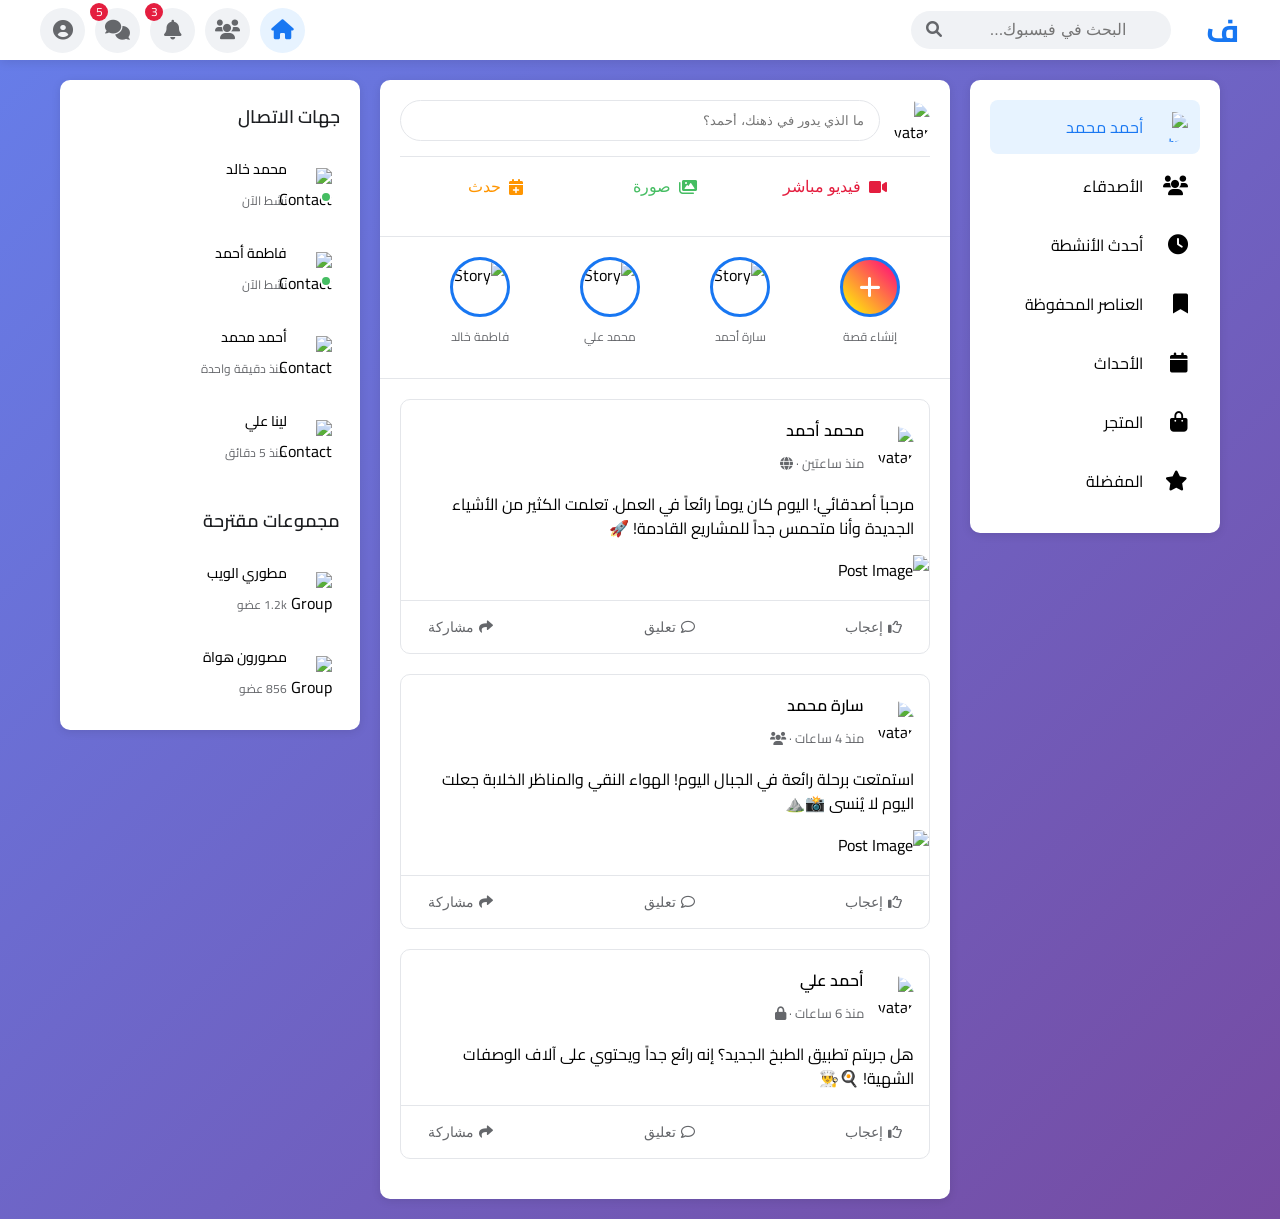
==== facebook-clone.html @ 8e34d71b "feat: Add Facebook clone HTML and CSS Create a functional Facebook clone with HTML, CSS, and basic J" ====
<!DOCTYPE html>
<html lang="ar" dir="rtl">
<head>
    <meta charset="UTF-8">
    <meta name="viewport" content="width=device-width, initial-scale=1.0">
    <title>فيسبوك - تواصل مع أصدقائك وعائلتك</title>
    <link rel="preconnect" href="https://fonts.googleapis.com">
    <link rel="preconnect" href="https://fonts.gstatic.com" crossorigin>
    <link href="https://fonts.googleapis.com/css2?family=Cairo:wght@300;400;500;600;700&display=swap" rel="stylesheet">
    <link rel="stylesheet" href="https://cdnjs.cloudflare.com/ajax/libs/font-awesome/6.0.0/css/all.min.css">
    <style>
        * {
            margin: 0;
            padding: 0;
            box-sizing: border-box;
        }

        body {
            font-family: 'Cairo', 'Segoe UI', Tahoma, Geneva, Verdana, sans-serif;
            background: linear-gradient(135deg, #667eea 0%, #764ba2 100%);
            min-height: 100vh;
            direction: rtl;
        }

        /* شريط التنقل العلوي */
        .header {
            background: #fff;
            box-shadow: 0 2px 10px rgba(0,0,0,0.1);
            position: sticky;
            top: 0;
            z-index: 1000;
            padding: 0 20px;
        }

        .header-content {
            max-width: 1200px;
            margin: 0 auto;
            display: flex;
            align-items: center;
            justify-content: space-between;
            height: 60px;
        }

        .logo-section {
            display: flex;
            align-items: center;
            gap: 15px;
        }

        .logo {
            font-size: 32px;
            color: #1877f2;
            font-weight: 700;
        }

        .search-container {
            position: relative;
            flex: 1;
            max-width: 500px;
            margin: 0 20px;
        }

        .search-box {
            width: 100%;
            padding: 10px 45px 10px 15px;
            border: none;
            border-radius: 25px;
            background: #f0f2f5;
            font-size: 16px;
            outline: none;
            transition: all 0.3s ease;
        }

        .search-box:focus {
            background: #fff;
            box-shadow: 0 0 0 2px #1877f2;
        }

        .search-btn {
            position: absolute;
            left: 15px;
            top: 50%;
            transform: translateY(-50%);
            background: none;
            border: none;
            color: #65676b;
            font-size: 16px;
            cursor: pointer;
        }

        .header-actions {
            display: flex;
            align-items: center;
            gap: 10px;
        }

        .header-icon {
            width: 45px;
            height: 45px;
            border-radius: 50%;
            background: #f0f2f5;
            display: flex;
            align-items: center;
            justify-content: center;
            color: #65676b;
            font-size: 20px;
            cursor: pointer;
            transition: all 0.3s ease;
            position: relative;
        }

        .header-icon:hover {
            background: #e4e6ea;
        }

        .header-icon.active {
            color: #1877f2;
            background: #e7f3ff;
        }

        .notification-badge {
            position: absolute;
            top: -5px;
            left: -5px;
            background: #e41e3f;
            color: white;
            font-size: 12px;
            width: 18px;
            height: 18px;
            border-radius: 50%;
            display: flex;
            align-items: center;
            justify-content: center;
        }

        /* الحاوي الرئيسي */
        .main-container {
            max-width: 1200px;
            margin: 20px auto;
            display: grid;
            grid-template-columns: 250px 1fr 300px;
            gap: 20px;
            padding: 0 20px;
        }

        /* الشريط الجانبي الأيسر */
        .sidebar-left {
            background: #fff;
            border-radius: 10px;
            padding: 20px;
            height: fit-content;
            box-shadow: 0 2px 10px rgba(0,0,0,0.1);
        }

        .menu-item {
            display: flex;
            align-items: center;
            gap: 15px;
            padding: 12px;
            border-radius: 8px;
            cursor: pointer;
            transition: all 0.3s ease;
            margin-bottom: 5px;
        }

        .menu-item:hover {
            background: #f0f2f5;
        }

        .menu-item.active {
            background: #e7f3ff;
            color: #1877f2;
        }

        .menu-item i {
            font-size: 20px;
            width: 30px;
        }

        .menu-item img {
            width: 30px;
            height: 30px;
            border-radius: 50%;
        }

        /* منطقة المنشورات الرئيسية */
        .main-feed {
            background: #fff;
            border-radius: 10px;
            box-shadow: 0 2px 10px rgba(0,0,0,0.1);
        }

        /* إنشاء منشور جديد */
        .create-post {
            padding: 20px;
            border-bottom: 1px solid #e4e6ea;
        }

        .create-post-header {
            display: flex;
            align-items: center;
            gap: 10px;
            margin-bottom: 15px;
        }

        .create-post-input {
            flex: 1;
            padding: 12px 15px;
            border: 1px solid #e4e6ea;
            border-radius: 25px;
            outline: none;
            cursor: pointer;
            transition: all 0.3s ease;
        }

        .create-post-input:hover {
            background: #f0f2f5;
        }

        .post-actions {
            display: flex;
            gap: 10px;
            padding: 10px 0;
        }

        .post-action {
            flex: 1;
            padding: 10px;
            border: none;
            border-radius: 8px;
            background: none;
            cursor: pointer;
            transition: all 0.3s ease;
            display: flex;
            align-items: center;
            justify-content: center;
            gap: 8px;
            font-size: 16px;
        }

        .post-action:hover {
            background: #f0f2f5;
        }

        .post-action.video {
            color: #e41e3f;
        }

        .post-action.photo {
            color: #45bd62;
        }

        .post-action.event {
            color: #ff9500;
        }

        /* القصص */
        .stories-section {
            padding: 20px;
            border-bottom: 1px solid #e4e6ea;
        }

        .stories-container {
            display: flex;
            gap: 10px;
            overflow-x: auto;
            padding-bottom: 10px;
        }

        .story {
            flex: 0 0 120px;
            text-align: center;
            cursor: pointer;
        }

        .story-avatar {
            width: 60px;
            height: 60px;
            border-radius: 50%;
            margin: 0 auto 8px;
            position: relative;
            overflow: hidden;
            border: 3px solid #1877f2;
        }

        .story-avatar img {
            width: 100%;
            height: 100%;
            object-fit: cover;
        }

        .story-add {
            background: linear-gradient(45deg, #ff0, #ff0080);
            display: flex;
            align-items: center;
            justify-content: center;
            color: white;
            font-size: 24px;
        }

        .story-name {
            font-size: 12px;
            color: #65676b;
            white-space: nowrap;
            overflow: hidden;
            text-overflow: ellipsis;
        }

        /* المنشورات */
        .posts-section {
            padding: 20px;
        }

        .post {
            border: 1px solid #e4e6ea;
            border-radius: 10px;
            margin-bottom: 20px;
            background: #fff;
        }

        .post-header {
            display: flex;
            align-items: center;
            gap: 10px;
            padding: 15px;
        }

        .post-avatar {
            width: 40px;
            height: 40px;
            border-radius: 50%;
        }

        .post-info h4 {
            font-size: 16px;
            font-weight: 600;
            margin-bottom: 2px;
        }

        .post-time {
            font-size: 13px;
            color: #65676b;
        }

        .post-content {
            padding: 0 15px;
            font-size: 16px;
            line-height: 1.5;
            margin-bottom: 15px;
        }

        .post-image {
            width: 100%;
            max-height: 500px;
            object-fit: cover;
            border-radius: 10px;
            margin-bottom: 15px;
        }

        .post-actions {
            display: flex;
            justify-content: space-between;
            padding: 10px 15px;
            border-top: 1px solid #e4e6ea;
        }

        .post-action-btn {
            background: none;
            border: none;
            color: #65676b;
            cursor: pointer;
            padding: 8px 12px;
            border-radius: 5px;
            transition: all 0.3s ease;
            display: flex;
            align-items: center;
            gap: 5px;
            font-size: 14px;
        }

        .post-action-btn:hover {
            background: #f0f2f5;
        }

        .post-action-btn.like {
            color: #e41e3f;
        }

        /* الشريط الجانبي الأيمن */
        .sidebar-right {
            background: #fff;
            border-radius: 10px;
            padding: 20px;
            height: fit-content;
            box-shadow: 0 2px 10px rgba(0,0,0,0.1);
        }

        .section-title {
            font-size: 18px;
            font-weight: 600;
            margin-bottom: 15px;
            color: #1c1e21;
        }

        .contacts-list {
            display: flex;
            flex-direction: column;
            gap: 10px;
        }

        .contact {
            display: flex;
            align-items: center;
            gap: 10px;
            padding: 8px;
            border-radius: 8px;
            cursor: pointer;
            transition: all 0.3s ease;
        }

        .contact:hover {
            background: #f0f2f5;
        }

        .contact-avatar {
            width: 35px;
            height: 35px;
            border-radius: 50%;
            position: relative;
        }

        .contact-avatar.online::after {
            content: '';
            position: absolute;
            bottom: 0;
            right: 0;
            width: 8px;
            height: 8px;
            background: #45bd62;
            border: 2px solid #fff;
            border-radius: 50%;
        }

        .contact-info h5 {
            font-size: 14px;
            font-weight: 500;
            margin-bottom: 2px;
        }

        .contact-info span {
            font-size: 12px;
            color: #65676b;
        }

        /* نافذة المراسلة */
        .messenger {
            position: fixed;
            bottom: 20px;
            right: 20px;
            width: 350px;
            height: 500px;
            background: #fff;
            border-radius: 15px;
            box-shadow: 0 5px 30px rgba(0,0,0,0.2);
            display: none;
            flex-direction: column;
            z-index: 1000;
        }

        .messenger-header {
            padding: 15px;
            border-bottom: 1px solid #e4e6ea;
            font-weight: 600;
            display: flex;
            align-items: center;
            justify-content: space-between;
        }

        .messenger-close {
            background: none;
            border: none;
            font-size: 20px;
            cursor: pointer;
            color: #65676b;
        }

        .messenger-body {
            flex: 1;
            padding: 15px;
            overflow-y: auto;
        }

        .message {
            margin-bottom: 15px;
            padding: 10px;
            border-radius: 15px;
            max-width: 80%;
        }

        .message.sent {
            background: #1877f2;
            color: white;
            margin-left: auto;
        }

        .message.received {
            background: #f0f2f5;
            color: #1c1e21;
        }

        .messenger-input-area {
            padding: 15px;
            border-top: 1px solid #e4e6ea;
            display: flex;
            gap: 10px;
            align-items: center;
        }

        .messenger-input {
            flex: 1;
            padding: 10px;
            border: 1px solid #e4e6ea;
            border-radius: 20px;
            outline: none;
        }

        .messenger-send {
            width: 40px;
            height: 40px;
            border-radius: 50%;
            background: #1877f2;
            border: none;
            color: white;
            cursor: pointer;
            display: flex;
            align-items: center;
            justify-content: center;
        }

        /* التصميم المتجاوب */
        @media (max-width: 768px) {
            .main-container {
                grid-template-columns: 1fr;
                gap: 10px;
            }

            .sidebar-left,
            .sidebar-right {
                display: none;
            }

            .header-actions .header-icon:nth-child(n+4) {
                display: none;
            }

            .messenger {
                width: 100vw;
                height: 100vh;
                bottom: 0;
                right: 0;
                border-radius: 0;
            }
        }

        /* تأثيرات بصرية */
        .gradient-text {
            background: linear-gradient(45deg, #1877f2, #42a5f5);
            -webkit-background-clip: text;
            -webkit-text-fill-color: transparent;
            background-clip: text;
        }

        .pulse {
            animation: pulse 2s infinite;
        }

        @keyframes pulse {
            0% { transform: scale(1); }
            50% { transform: scale(1.05); }
            100% { transform: scale(1); }
        }

        .fade-in {
            animation: fadeIn 0.5s ease-in;
        }

        @keyframes fadeIn {
            from { opacity: 0; transform: translateY(20px); }
            to { opacity: 1; transform: translateY(0); }
        }
    </style>
</head>
<body>
    <!-- شريط التنقل العلوي -->
    <header class="header">
        <div class="header-content">
            <div class="logo-section">
                <div class="logo">ف</div>
                <div class="search-container">
                    <input type="text" class="search-box" placeholder="البحث في فيسبوك...">
                    <button class="search-btn"><i class="fas fa-search"></i></button>
                </div>
            </div>
            <div class="header-actions">
                <div class="header-icon active"><i class="fas fa-home"></i></div>
                <div class="header-icon"><i class="fas fa-users"></i></div>
                <div class="header-icon"><i class="fas fa-bell"></i><span class="notification-badge">3</span></div>
                <div class="header-icon" onclick="toggleMessenger()"><i class="fas fa-comments"></i><span class="notification-badge">5</span></div>
                <div class="header-icon"><i class="fas fa-user-circle"></i></div>
            </div>
        </div>
    </header>

    <!-- الحاوي الرئيسي -->
    <div class="main-container">
        <!-- الشريط الجانبي الأيسر -->
        <aside class="sidebar-left">
            <div class="menu-item active">
                <img src="https://via.placeholder.com/30/1877f2/fff?text=A" alt="Avatar">
                <span>أحمد محمد</span>
            </div>
            <div class="menu-item">
                <i class="fas fa-users"></i>
                <span>الأصدقاء</span>
            </div>
            <div class="menu-item">
                <i class="fas fa-clock"></i>
                <span>أحدث الأنشطة</span>
            </div>
            <div class="menu-item">
                <i class="fas fa-bookmark"></i>
                <span>العناصر المحفوظة</span>
            </div>
            <div class="menu-item">
                <i class="fas fa-calendar"></i>
                <span>الأحداث</span>
            </div>
            <div class="menu-item">
                <i class="fas fa-shopping-bag"></i>
                <span>المتجر</span>
            </div>
            <div class="menu-item">
                <i class="fas fa-star"></i>
                <span>المفضلة</span>
            </div>
        </aside>

        <!-- منطقة المنشورات الرئيسية -->
        <main class="main-feed">
            <!-- إنشاء منشور جديد -->
            <div class="create-post fade-in">
                <div class="create-post-header">
                    <img src="https://via.placeholder.com/40/1877f2/fff?text=A" alt="Avatar" class="post-avatar">
                    <input type="text" class="create-post-input" placeholder="ما الذي يدور في ذهنك، أحمد؟" onclick="showPostModal()">
                </div>
                <div class="post-actions">
                    <button class="post-action video" onclick="createPost('video')">
                        <i class="fas fa-video"></i>
                        <span>فيديو مباشر</span>
                    </button>
                    <button class="post-action photo" onclick="createPost('photo')">
                        <i class="fas fa-images"></i>
                        <span>صورة</span>
                    </button>
                    <button class="post-action event" onclick="createPost('event')">
                        <i class="fas fa-calendar-plus"></i>
                        <span>حدث</span>
                    </button>
                </div>
            </div>

            <!-- القصص -->
            <div class="stories-section fade-in">
                <div class="stories-container">
                    <div class="story" onclick="createStory()">
                        <div class="story-avatar story-add">
                            <i class="fas fa-plus"></i>
                        </div>
                        <div class="story-name">إنشاء قصة</div>
                    </div>
                    <div class="story">
                        <div class="story-avatar">
                            <img src="https://via.placeholder.com/60/e91e63/fff?text=S" alt="Story">
                        </div>
                        <div class="story-name">سارة أحمد</div>
                    </div>
                    <div class="story">
                        <div class="story-avatar">
                            <img src="https://via.placeholder.com/60/4caf50/fff?text=M" alt="Story">
                        </div>
                        <div class="story-name">محمد علي</div>
                    </div>
                    <div class="story">
                        <div class="story-avatar">
                            <img src="https://via.placeholder.com/60/ff9800/fff?text=F" alt="Story">
                        </div>
                        <div class="story-name">فاطمة خالد</div>
                    </div>
                </div>
            </div>

            <!-- المنشورات -->
            <div class="posts-section">
                <!-- منشور 1 -->
                <div class="post fade-in">
                    <div class="post-header">
                        <img src="https://via.placeholder.com/40/2196f3/fff?text=M" alt="Avatar" class="post-avatar">
                        <div class="post-info">
                            <h4>محمد أحمد</h4>
                            <span class="post-time">منذ ساعتين · <i class="fas fa-globe"></i></span>
                        </div>
                    </div>
                    <div class="post-content">
                        مرحباً أصدقائي! اليوم كان يوماً رائعاً في العمل. تعلمت الكثير من الأشياء الجديدة وأنا متحمس جداً للمشاريع القادمة! 🚀
                    </div>
                    <img src="https://via.placeholder.com/600/42a5f5/fff?text=Work+Project" alt="Post Image" class="post-image">
                    <div class="post-actions">
                        <button class="post-action-btn" onclick="likePost(this)">
                            <i class="far fa-thumbs-up"></i>
                            <span>إعجاب</span>
                        </button>
                        <button class="post-action-btn" onclick="commentPost(this)">
                            <i class="far fa-comment"></i>
                            <span>تعليق</span>
                        </button>
                        <button class="post-action-btn" onclick="sharePost(this)">
                            <i class="fas fa-share"></i>
                            <span>مشاركة</span>
                        </button>
                    </div>
                </div>

                <!-- منشور 2 -->
                <div class="post fade-in">
                    <div class="post-header">
                        <img src="https://via.placeholder.com/40/e91e63/fff?text=S" alt="Avatar" class="post-avatar">
                        <div class="post-info">
                            <h4>سارة محمد</h4>
                            <span class="post-time">منذ 4 ساعات · <i class="fas fa-users"></i></span>
                        </div>
                    </div>
                    <div class="post-content">
                        استمتعت برحلة رائعة في الجبال اليوم! الهواء النقي والمناظر الخلابة جعلت اليوم لا يُنسى 📸⛰️
                    </div>
                    <img src="https://via.placeholder.com/600/81c784/fff?text=Mountain+View" alt="Post Image" class="post-image">
                    <div class="post-actions">
                        <button class="post-action-btn" onclick="likePost(this)">
                            <i class="far fa-thumbs-up"></i>
                            <span>إعجاب</span>
                        </button>
                        <button class="post-action-btn" onclick="commentPost(this)">
                            <i class="far fa-comment"></i>
                            <span>تعليق</span>
                        </button>
                        <button class="post-action-btn" onclick="sharePost(this)">
                            <i class="fas fa-share"></i>
                            <span>مشاركة</span>
                        </button>
                    </div>
                </div>

                <!-- منشور 3 -->
                <div class="post fade-in">
                    <div class="post-header">
                        <img src="https://via.placeholder.com/40/ff9800/fff?text=A" alt="Avatar" class="post-avatar">
                        <div class="post-info">
                            <h4>أحمد علي</h4>
                            <span class="post-time">منذ 6 ساعات · <i class="fas fa-lock"></i></span>
                        </div>
                    </div>
                    <div class="post-content">
                        هل جربتم تطبيق الطبخ الجديد؟ إنه رائع جداً ويحتوي على آلاف الوصفات الشهية! 🍳👨‍🍳
                    </div>
                    <div class="post-actions">
                        <button class="post-action-btn" onclick="likePost(this)">
                            <i class="far fa-thumbs-up"></i>
                            <span>إعجاب</span>
                        </button>
                        <button class="post-action-btn" onclick="commentPost(this)">
                            <i class="far fa-comment"></i>
                            <span>تعليق</span>
                        </button>
                        <button class="post-action-btn" onclick="sharePost(this)">
                            <i class="fas fa-share"></i>
                            <span>مشاركة</span>
                        </button>
                    </div>
                </div>
            </div>
        </main>

        <!-- الشريط الجانبي الأيمن -->
        <aside class="sidebar-right">
            <div class="section-title">جهات الاتصال</div>
            <div class="contacts-list">
                <div class="contact">
                    <div class="contact-avatar online">
                        <img src="https://via.placeholder.com/35/4caf50/fff?text=M" alt="Contact">
                    </div>
                    <div class="contact-info">
                        <h5>محمد خالد</h5>
                        <span>نشط الآن</span>
                    </div>
                </div>
                <div class="contact">
                    <div class="contact-avatar online">
                        <img src="https://via.placeholder.com/35/e91e63/fff?text=F" alt="Contact">
                    </div>
                    <div class="contact-info">
                        <h5>فاطمة أحمد</h5>
                        <span>نشط الآن</span>
                    </div>
                </div>
                <div class="contact">
                    <div class="contact-avatar">
                        <img src="https://via.placeholder.com/35/ff9800/fff?text=A" alt="Contact">
                    </div>
                    <div class="contact-info">
                        <h5>أحمد محمد</h5>
                        <span>منذ دقيقة واحدة</span>
                    </div>
                </div>
                <div class="contact">
                    <div class="contact-avatar">
                        <img src="https://via.placeholder.com/35/9c27b0/fff?text=L" alt="Contact">
                    </div>
                    <div class="contact-info">
                        <h5>لينا علي</h5>
                        <span>منذ 5 دقائق</span>
                    </div>
                </div>
            </div>

            <div class="section-title" style="margin-top: 30px;">مجموعات مقترحة</div>
            <div class="contacts-list">
                <div class="contact">
                    <div class="contact-avatar">
                        <img src="https://via.placeholder.com/35/607d8b/fff?text=G" alt="Group">
                    </div>
                    <div class="contact-info">
                        <h5>مطوري الويب</h5>
                        <span>1.2k عضو</span>
                    </div>
                </div>
                <div class="contact">
                    <div class="contact-avatar">
                        <img src="https://via.placeholder.com/35/795548/fff?text=P" alt="Group">
                    </div>
                    <div class="contact-info">
                        <h5>مصورون هواة</h5>
                        <span>856 عضو</span>
                    </div>
                </div>
            </div>
        </aside>
    </div>

    <!-- نافذة المراسلة -->
    <div class="messenger" id="messenger">
        <div class="messenger-header">
            <span>المحادثات</span>
            <button class="messenger-close" onclick="toggleMessenger()">×</button>
        </div>
        <div class="messenger-body">
            <div class="message received">
                مرحباً! كيف حالك اليوم؟
            </div>
            <div class="message sent">
                بخير الحمد لله، شكراً لسؤالك! وأنت كيف حالك؟
            </div>
            <div class="message received">
                أنا بخير أيضاً، هل عندك خطط للإجازة القادمة؟
            </div>
        </div>
        <div class="messenger-input-area">
            <input type="text" class="messenger-input" placeholder="اكتب رسالة...">
            <button class="messenger-send">
                <i class="fas fa-paper-plane"></i>
            </button>
        </div>
    </div>

    <script>
        // وظائف التفاعل
        function showPostModal() {
            alert('سيتم فتح نافذة إنشاء المنشور قريباً! 🚀');
        }

        function createPost(type) {
            const messages = {
                video: 'سيتم فتح الكاميرا لبدء البث المباشر! 📹',
                photo: 'سيتم فتح معرض الصور لاختيار صورة! 📸',
                event: 'سيتم إنشاء حدث جديد! 🎉'
            };
            alert(messages[type]);
        }

        function createStory() {
            alert('سيتم فتح الكاميرا لإنشاء قصة جديدة! 📷');
        }

        function likePost(button) {
            const icon = button.querySelector('i');
            const text = button.querySelector('span');

            if (icon.classList.contains('far')) {
                icon.classList.remove('far');
                icon.classList.add('fas');
                button.classList.add('like');
                text.textContent = 'أعجبني';
            } else {
                icon.classList.remove('fas');
                icon.classList.add('far');
                button.classList.remove('like');
                text.textContent = 'إعجاب';
            }
        }

        function commentPost(button) {
            const comment = prompt('اكتب تعليقك:');
            if (comment) {
                alert('تم إضافة تعليقك: ' + comment + ' 💬');
            }
        }

        function sharePost(button) {
            alert('سيتم فتح خيارات المشاركة! 🔗');
        }

        function toggleMessenger() {
            const messenger = document.getElementById('messenger');
            messenger.style.display = messenger.style.display === 'none' || messenger.style.display === '' ? 'flex' : 'none';
        }

        // تأثيرات بصرية إضافية
        document.addEventListener('DOMContentLoaded', function() {
            // إضافة تأثير النبض للقصص
            const stories = document.querySelectorAll('.story-avatar');
            stories.forEach((story, index) => {
                setTimeout(() => {
                    story.classList.add('pulse');
                }, index * 200);
            });

            // إضافة تأثير التلاشي للمنشورات
            const posts = document.querySelectorAll('.post');
            posts.forEach((post, index) => {
                setTimeout(() => {
                    post.classList.add('fade-in');
                }, index * 300);
            });

            // محاكاة الإشعارات الحية
            setInterval(() => {
                const notificationBadge = document.querySelector('.notification-badge');
                if (notificationBadge) {
                    const currentCount = parseInt(notificationBadge.textContent);
                    if (Math.random() > 0.7) {
                        notificationBadge.textContent = currentCount + 1;
                        notificationBadge.classList.add('pulse');
                        setTimeout(() => {
                            notificationBadge.classList.remove('pulse');
                        }, 1000);
                    }
                }
            }, 10000);

            // تأثير البحث
            const searchBox = document.querySelector('.search-box');
            searchBox.addEventListener('input', function() {
                if (this.value.length > 0) {
                    this.style.transform = 'scale(1.02)';
                } else {
                    this.style.transform = 'scale(1)';
                }
            });
        });

        // إضافة المزيد من التفاعلية
        document.querySelectorAll('.menu-item, .header-icon').forEach(item => {
            item.addEventListener('click', function() {
                // إزالة النشاط من العناصر الأخرى
                document.querySelectorAll('.menu-item, .header-icon').forEach(i => {
                    i.classList.remove('active');
                });
                // إضافة النشاط للعنصر المحدد
                this.classList.add('active');
            });
        });

        // محاكاة الكتابة في المراسلة
        let messageIndex = 0;
        const messages = [
            "كيف كان يومك؟ 😊",
            "شفت الخبر الجديد؟",
            "متى سنلتقي مرة أخرى؟",
            "المشروع يسير بشكل رائع! 👍"
        ];

        document.querySelector('.messenger-send').addEventListener('click', function() {
            const input = document.querySelector('.messenger-input');
            const messageText = input.value.trim();

            if (messageText) {
                const messageDiv = document.createElement('div');
                messageDiv.className = 'message sent';
                messageDiv.textContent = messageText;
                document.querySelector('.messenger-body').appendChild(messageDiv);
                input.value = '';

                // تمرير تلقائي لأسفل
                document.querySelector('.messenger-body').scrollTop = document.querySelector('.messenger-body').scrollHeight;

                // رد تلقائي بعد ثانيتين
                setTimeout(() => {
                    const replyDiv = document.createElement('div');
                    replyDiv.className = 'message received';
                    replyDiv.textContent = messages[messageIndex % messages.length];
                    document.querySelector('.messenger-body').appendChild(replyDiv);
                    document.querySelector('.messenger-body').scrollTop = document.querySelector('.messenger-body').scrollHeight;
                    messageIndex++;
                }, 2000);
            }
        });

        // إرسال بالضغط على Enter
        document.querySelector('.messenger-input').addEventListener('keypress', function(e) {
            if (e.key === 'Enter') {
                document.querySelector('.messenger-send').click();
            }
        });
    </script>
</body>
</html>
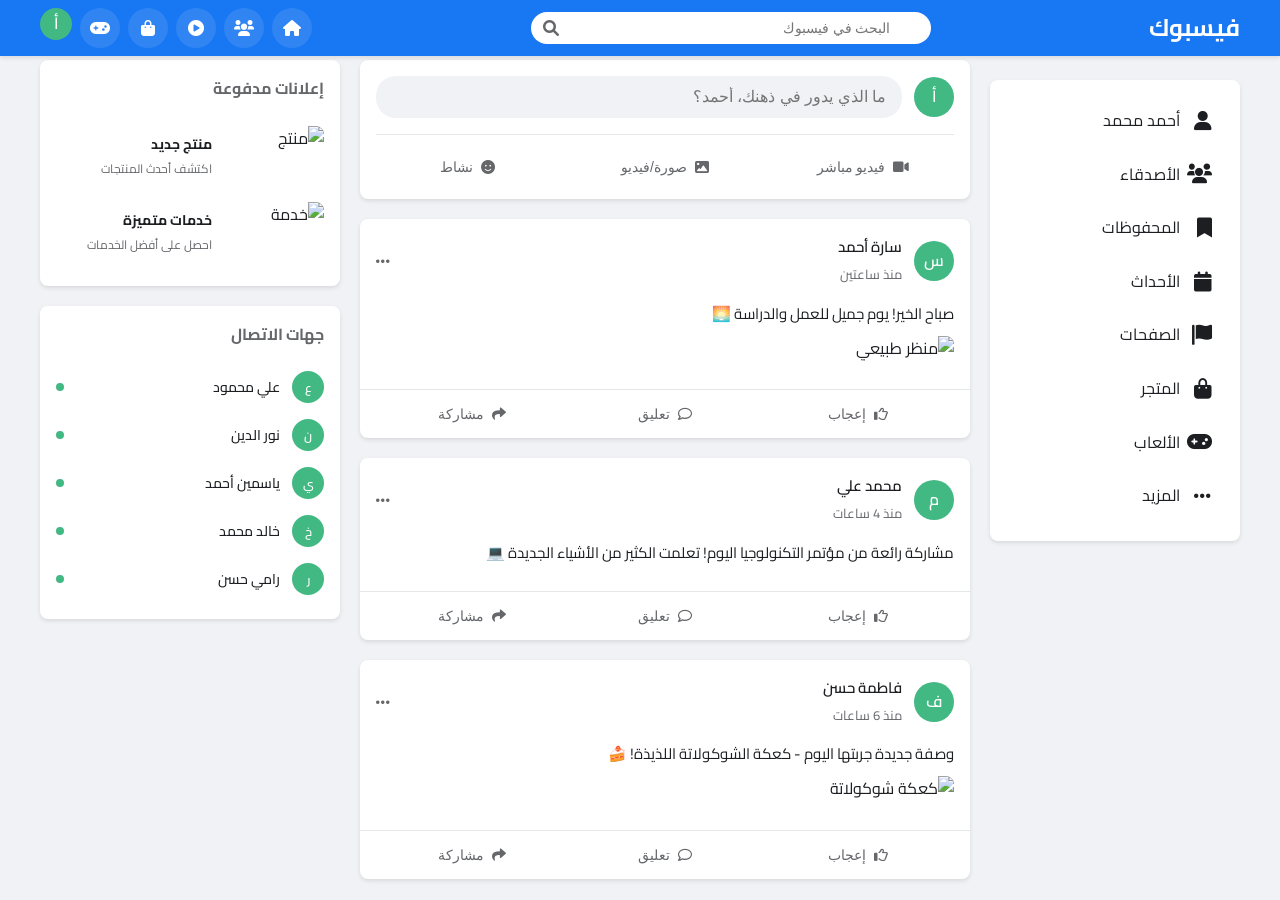
==== commit d7c6930a: "feat: Implement basic Facebook clone UI This commit adds the HTML structure and CSS styling for a ba" ====
--- a/facebook-clone.html
+++ b/facebook-clone.html
@@ -3,11 +3,9 @@
 <head>
     <meta charset="UTF-8">
     <meta name="viewport" content="width=device-width, initial-scale=1.0">
-    <title>فيسبوك - تواصل مع أصدقائك وعائلتك</title>
-    <link rel="preconnect" href="https://fonts.googleapis.com">
-    <link rel="preconnect" href="https://fonts.gstatic.com" crossorigin>
-    <link href="https://fonts.googleapis.com/css2?family=Cairo:wght@300;400;500;600;700&display=swap" rel="stylesheet">
-    <link rel="stylesheet" href="https://cdnjs.cloudflare.com/ajax/libs/font-awesome/6.0.0/css/all.min.css">
+    <title>فيسبوك - تواصل مع الأصدقاء والعالم</title>
+    <link href="https://cdnjs.cloudflare.com/ajax/libs/font-awesome/6.0.0/css/all.min.css" rel="stylesheet">
+    <link href="https://fonts.googleapis.com/css2?family=Cairo:wght@300;400;600;700&display=swap" rel="stylesheet">
     <style>
         * {
             margin: 0;
@@ -16,1017 +14,915 @@
         }
 
         body {
-            font-family: 'Cairo', 'Segoe UI', Tahoma, Geneva, Verdana, sans-serif;
-            background: linear-gradient(135deg, #667eea 0%, #764ba2 100%);
-            min-height: 100vh;
-            direction: rtl;
-        }
-
-        /* شريط التنقل العلوي */
+            font-family: 'Cairo', sans-serif;
+            background-color: #f0f2f5;
+            color: #1c1e21;
+            line-height: 1.6;
+        }
+
+        /* Header */
         .header {
-            background: #fff;
-            box-shadow: 0 2px 10px rgba(0,0,0,0.1);
-            position: sticky;
+            background: #1877f2;
+            color: white;
+            padding: 8px 16px;
+            position: fixed;
             top: 0;
+            left: 0;
+            right: 0;
             z-index: 1000;
-            padding: 0 20px;
+            box-shadow: 0 2px 4px rgba(0,0,0,0.1);
         }
 
         .header-content {
+            display: flex;
+            align-items: center;
+            justify-content: space-between;
             max-width: 1200px;
             margin: 0 auto;
-            display: flex;
-            align-items: center;
-            justify-content: space-between;
-            height: 60px;
-        }
-
-        .logo-section {
-            display: flex;
-            align-items: center;
-            gap: 15px;
         }
 
         .logo {
-            font-size: 32px;
-            color: #1877f2;
+            font-size: 24px;
             font-weight: 700;
-        }
-
-        .search-container {
+            color: white;
+            text-decoration: none;
+        }
+
+        .search-bar {
+            flex: 1;
+            max-width: 400px;
+            margin: 0 20px;
             position: relative;
+        }
+
+        .search-input {
+            width: 100%;
+            padding: 8px 40px 8px 12px;
+            border: none;
+            border-radius: 20px;
+            background: white;
+            font-size: 14px;
+        }
+
+        .search-icon {
+            position: absolute;
+            left: 12px;
+            top: 50%;
+            transform: translateY(-50%);
+            color: #65676b;
+        }
+
+        .nav-icons {
+            display: flex;
+            gap: 8px;
+        }
+
+        .nav-icon {
+            width: 40px;
+            height: 40px;
+            border-radius: 50%;
+            display: flex;
+            align-items: center;
+            justify-content: center;
+            background: rgba(255,255,255,0.1);
+            color: white;
+            text-decoration: none;
+            transition: background 0.3s;
+        }
+
+        .nav-icon:hover {
+            background: rgba(255,255,255,0.2);
+        }
+
+        .profile-pic {
+            width: 32px;
+            height: 32px;
+            border-radius: 50%;
+            background: #42b883;
+            display: flex;
+            align-items: center;
+            justify-content: center;
+            color: white;
+            font-weight: 600;
+        }
+
+        /* Main Layout */
+        .main-container {
+            display: flex;
+            max-width: 1200px;
+            margin: 0 auto;
+            padding-top: 60px;
+            gap: 20px;
+        }
+
+        /* Sidebar */
+        .sidebar {
+            width: 250px;
+            background: white;
+            border-radius: 8px;
+            padding: 16px;
+            height: fit-content;
+            position: sticky;
+            top: 80px;
+            box-shadow: 0 2px 4px rgba(0,0,0,0.1);
+        }
+
+        .sidebar-item {
+            display: flex;
+            align-items: center;
+            padding: 12px;
+            border-radius: 8px;
+            margin-bottom: 4px;
+            text-decoration: none;
+            color: #1c1e21;
+            transition: background 0.3s;
+        }
+
+        .sidebar-item:hover {
+            background: #f0f2f5;
+        }
+
+        .sidebar-item i {
+            margin-left: 12px;
+            font-size: 20px;
+            width: 20px;
+        }
+
+        /* Main Content */
+        .main-content {
             flex: 1;
-            max-width: 500px;
-            margin: 0 20px;
-        }
-
-        .search-box {
-            width: 100%;
-            padding: 10px 45px 10px 15px;
+            max-width: 680px;
+        }
+
+        /* Create Post */
+        .create-post {
+            background: white;
+            border-radius: 8px;
+            padding: 16px;
+            margin-bottom: 20px;
+            box-shadow: 0 2px 4px rgba(0,0,0,0.1);
+        }
+
+        .create-post-header {
+            display: flex;
+            align-items: center;
+            margin-bottom: 16px;
+        }
+
+        .create-post-avatar {
+            width: 40px;
+            height: 40px;
+            border-radius: 50%;
+            background: #42b883;
+            display: flex;
+            align-items: center;
+            justify-content: center;
+            color: white;
+            font-weight: 600;
+            margin-left: 12px;
+        }
+
+        .create-post-input {
+            flex: 1;
+            padding: 12px 16px;
             border: none;
-            border-radius: 25px;
             background: #f0f2f5;
+            border-radius: 20px;
             font-size: 16px;
             outline: none;
-            transition: all 0.3s ease;
-        }
-
-        .search-box:focus {
-            background: #fff;
-            box-shadow: 0 0 0 2px #1877f2;
-        }
-
-        .search-btn {
-            position: absolute;
-            left: 15px;
-            top: 50%;
-            transform: translateY(-50%);
+        }
+
+        .create-post-actions {
+            display: flex;
+            gap: 16px;
+            margin-top: 16px;
+            padding-top: 16px;
+            border-top: 1px solid #e4e6ea;
+        }
+
+        .action-btn {
+            flex: 1;
+            display: flex;
+            align-items: center;
+            justify-content: center;
+            padding: 8px;
+            border: none;
             background: none;
-            border: none;
+            border-radius: 8px;
             color: #65676b;
-            font-size: 16px;
+            font-size: 14px;
             cursor: pointer;
-        }
-
-        .header-actions {
-            display: flex;
-            align-items: center;
-            gap: 10px;
-        }
-
-        .header-icon {
-            width: 45px;
-            height: 45px;
-            border-radius: 50%;
+            transition: background 0.3s;
+        }
+
+        .action-btn:hover {
             background: #f0f2f5;
-            display: flex;
-            align-items: center;
-            justify-content: center;
-            color: #65676b;
-            font-size: 20px;
-            cursor: pointer;
-            transition: all 0.3s ease;
-            position: relative;
-        }
-
-        .header-icon:hover {
-            background: #e4e6ea;
-        }
-
-        .header-icon.active {
-            color: #1877f2;
-            background: #e7f3ff;
-        }
-
-        .notification-badge {
-            position: absolute;
-            top: -5px;
-            left: -5px;
-            background: #e41e3f;
-            color: white;
-            font-size: 12px;
-            width: 18px;
-            height: 18px;
-            border-radius: 50%;
-            display: flex;
-            align-items: center;
-            justify-content: center;
-        }
-
-        /* الحاوي الرئيسي */
-        .main-container {
-            max-width: 1200px;
-            margin: 20px auto;
-            display: grid;
-            grid-template-columns: 250px 1fr 300px;
-            gap: 20px;
-            padding: 0 20px;
-        }
-
-        /* الشريط الجانبي الأيسر */
-        .sidebar-left {
-            background: #fff;
-            border-radius: 10px;
-            padding: 20px;
-            height: fit-content;
-            box-shadow: 0 2px 10px rgba(0,0,0,0.1);
-        }
-
-        .menu-item {
-            display: flex;
-            align-items: center;
-            gap: 15px;
-            padding: 12px;
-            border-radius: 8px;
-            cursor: pointer;
-            transition: all 0.3s ease;
-            margin-bottom: 5px;
-        }
-
-        .menu-item:hover {
-            background: #f0f2f5;
-        }
-
-        .menu-item.active {
-            background: #e7f3ff;
-            color: #1877f2;
-        }
-
-        .menu-item i {
-            font-size: 20px;
-            width: 30px;
-        }
-
-        .menu-item img {
-            width: 30px;
-            height: 30px;
-            border-radius: 50%;
-        }
-
-        /* منطقة المنشورات الرئيسية */
-        .main-feed {
-            background: #fff;
-            border-radius: 10px;
-            box-shadow: 0 2px 10px rgba(0,0,0,0.1);
-        }
-
-        /* إنشاء منشور جديد */
-        .create-post {
-            padding: 20px;
-            border-bottom: 1px solid #e4e6ea;
-        }
-
-        .create-post-header {
-            display: flex;
-            align-items: center;
-            gap: 10px;
-            margin-bottom: 15px;
-        }
-
-        .create-post-input {
-            flex: 1;
-            padding: 12px 15px;
-            border: 1px solid #e4e6ea;
-            border-radius: 25px;
-            outline: none;
-            cursor: pointer;
-            transition: all 0.3s ease;
-        }
-
-        .create-post-input:hover {
-            background: #f0f2f5;
-        }
-
-        .post-actions {
-            display: flex;
-            gap: 10px;
-            padding: 10px 0;
-        }
-
-        .post-action {
-            flex: 1;
-            padding: 10px;
-            border: none;
-            border-radius: 8px;
-            background: none;
-            cursor: pointer;
-            transition: all 0.3s ease;
-            display: flex;
-            align-items: center;
-            justify-content: center;
-            gap: 8px;
-            font-size: 16px;
-        }
-
-        .post-action:hover {
-            background: #f0f2f5;
-        }
-
-        .post-action.video {
-            color: #e41e3f;
-        }
-
-        .post-action.photo {
-            color: #45bd62;
-        }
-
-        .post-action.event {
-            color: #ff9500;
-        }
-
-        /* القصص */
-        .stories-section {
-            padding: 20px;
-            border-bottom: 1px solid #e4e6ea;
-        }
-
-        .stories-container {
-            display: flex;
-            gap: 10px;
-            overflow-x: auto;
-            padding-bottom: 10px;
-        }
-
-        .story {
-            flex: 0 0 120px;
-            text-align: center;
-            cursor: pointer;
-        }
-
-        .story-avatar {
-            width: 60px;
-            height: 60px;
-            border-radius: 50%;
-            margin: 0 auto 8px;
-            position: relative;
+        }
+
+        .action-btn i {
+            margin-left: 8px;
+        }
+
+        /* Posts */
+        .post {
+            background: white;
+            border-radius: 8px;
+            margin-bottom: 20px;
+            box-shadow: 0 2px 4px rgba(0,0,0,0.1);
             overflow: hidden;
-            border: 3px solid #1877f2;
-        }
-
-        .story-avatar img {
-            width: 100%;
-            height: 100%;
-            object-fit: cover;
-        }
-
-        .story-add {
-            background: linear-gradient(45deg, #ff0, #ff0080);
-            display: flex;
-            align-items: center;
-            justify-content: center;
-            color: white;
-            font-size: 24px;
-        }
-
-        .story-name {
-            font-size: 12px;
-            color: #65676b;
-            white-space: nowrap;
-            overflow: hidden;
-            text-overflow: ellipsis;
-        }
-
-        /* المنشورات */
-        .posts-section {
-            padding: 20px;
-        }
-
-        .post {
-            border: 1px solid #e4e6ea;
-            border-radius: 10px;
-            margin-bottom: 20px;
-            background: #fff;
         }
 
         .post-header {
             display: flex;
             align-items: center;
-            gap: 10px;
-            padding: 15px;
+            padding: 16px;
         }
 
         .post-avatar {
             width: 40px;
             height: 40px;
             border-radius: 50%;
+            background: #42b883;
+            display: flex;
+            align-items: center;
+            justify-content: center;
+            color: white;
+            font-weight: 600;
+            margin-left: 12px;
         }
 
         .post-info h4 {
-            font-size: 16px;
+            font-size: 15px;
             font-weight: 600;
             margin-bottom: 2px;
         }
 
-        .post-time {
+        .post-info span {
             font-size: 13px;
             color: #65676b;
         }
 
+        .post-options {
+            margin-right: auto;
+            color: #65676b;
+            cursor: pointer;
+        }
+
         .post-content {
-            padding: 0 15px;
-            font-size: 16px;
-            line-height: 1.5;
-            margin-bottom: 15px;
+            padding: 0 16px 16px;
+        }
+
+        .post-text {
+            font-size: 15px;
+            line-height: 1.4;
+            margin-bottom: 12px;
         }
 
         .post-image {
             width: 100%;
-            max-height: 500px;
+            border-radius: 8px;
+            margin-bottom: 12px;
+        }
+
+        .post-actions {
+            display: flex;
+            padding: 8px 16px;
+            border-top: 1px solid #e4e6ea;
+        }
+
+        .post-action {
+            flex: 1;
+            display: flex;
+            align-items: center;
+            justify-content: center;
+            padding: 8px;
+            border: none;
+            background: none;
+            color: #65676b;
+            font-size: 14px;
+            cursor: pointer;
+            border-radius: 4px;
+            transition: background 0.3s;
+        }
+
+        .post-action:hover {
+            background: #f0f2f5;
+        }
+
+        .post-action.liked {
+            color: #1877f2;
+        }
+
+        .post-action i {
+            margin-left: 8px;
+        }
+
+        /* Right Sidebar */
+        .right-sidebar {
+            width: 300px;
+        }
+
+        .sponsored {
+            background: white;
+            border-radius: 8px;
+            padding: 16px;
+            margin-bottom: 20px;
+            box-shadow: 0 2px 4px rgba(0,0,0,0.1);
+        }
+
+        .sponsored h3 {
+            font-size: 16px;
+            margin-bottom: 16px;
+            color: #65676b;
+        }
+
+        .sponsored-item {
+            display: flex;
+            align-items: center;
+            padding: 8px 0;
+            text-decoration: none;
+            color: #1c1e21;
+        }
+
+        .sponsored-item img {
+            width: 100px;
+            height: 60px;
+            border-radius: 8px;
+            margin-left: 12px;
             object-fit: cover;
-            border-radius: 10px;
-            margin-bottom: 15px;
-        }
-
-        .post-actions {
+        }
+
+        .sponsored-item h4 {
+            font-size: 14px;
+            margin-bottom: 4px;
+        }
+
+        .sponsored-item p {
+            font-size: 12px;
+            color: #65676b;
+        }
+
+        /* Contacts */
+        .contacts {
+            background: white;
+            border-radius: 8px;
+            padding: 16px;
+            box-shadow: 0 2px 4px rgba(0,0,0,0.1);
+        }
+
+        .contacts h3 {
+            font-size: 16px;
+            margin-bottom: 16px;
+            color: #65676b;
+        }
+
+        .contact-item {
+            display: flex;
+            align-items: center;
+            padding: 8px 0;
+            text-decoration: none;
+            color: #1c1e21;
+        }
+
+        .contact-avatar {
+            width: 32px;
+            height: 32px;
+            border-radius: 50%;
+            background: #42b883;
+            display: flex;
+            align-items: center;
+            justify-content: center;
+            color: white;
+            font-weight: 600;
+            font-size: 12px;
+            margin-left: 12px;
+        }
+
+        .contact-name {
+            font-size: 14px;
+            font-weight: 500;
+        }
+
+        .online-indicator {
+            width: 8px;
+            height: 8px;
+            background: #42b883;
+            border-radius: 50%;
+            margin-right: auto;
+        }
+
+        /* Modal */
+        .modal {
+            display: none;
+            position: fixed;
+            top: 0;
+            left: 0;
+            width: 100%;
+            height: 100%;
+            background: rgba(0,0,0,0.5);
+            z-index: 2000;
+        }
+
+        .modal-content {
+            position: absolute;
+            top: 50%;
+            left: 50%;
+            transform: translate(-50%, -50%);
+            background: white;
+            border-radius: 8px;
+            padding: 20px;
+            width: 90%;
+            max-width: 500px;
+        }
+
+        .modal-header {
             display: flex;
             justify-content: space-between;
-            padding: 10px 15px;
-            border-top: 1px solid #e4e6ea;
-        }
-
-        .post-action-btn {
+            align-items: center;
+            margin-bottom: 20px;
+        }
+
+        .modal-header h3 {
+            font-size: 18px;
+        }
+
+        .close-btn {
             background: none;
             border: none;
-            color: #65676b;
-            cursor: pointer;
-            padding: 8px 12px;
-            border-radius: 5px;
-            transition: all 0.3s ease;
-            display: flex;
-            align-items: center;
-            gap: 5px;
-            font-size: 14px;
-        }
-
-        .post-action-btn:hover {
-            background: #f0f2f5;
-        }
-
-        .post-action-btn.like {
-            color: #e41e3f;
-        }
-
-        /* الشريط الجانبي الأيمن */
-        .sidebar-right {
-            background: #fff;
-            border-radius: 10px;
-            padding: 20px;
-            height: fit-content;
-            box-shadow: 0 2px 10px rgba(0,0,0,0.1);
-        }
-
-        .section-title {
-            font-size: 18px;
-            font-weight: 600;
-            margin-bottom: 15px;
-            color: #1c1e21;
-        }
-
-        .contacts-list {
-            display: flex;
-            flex-direction: column;
-            gap: 10px;
-        }
-
-        .contact {
-            display: flex;
-            align-items: center;
-            gap: 10px;
-            padding: 8px;
-            border-radius: 8px;
-            cursor: pointer;
-            transition: all 0.3s ease;
-        }
-
-        .contact:hover {
-            background: #f0f2f5;
-        }
-
-        .contact-avatar {
-            width: 35px;
-            height: 35px;
-            border-radius: 50%;
-            position: relative;
-        }
-
-        .contact-avatar.online::after {
-            content: '';
-            position: absolute;
-            bottom: 0;
-            right: 0;
-            width: 8px;
-            height: 8px;
-            background: #45bd62;
-            border: 2px solid #fff;
-            border-radius: 50%;
-        }
-
-        .contact-info h5 {
-            font-size: 14px;
-            font-weight: 500;
-            margin-bottom: 2px;
-        }
-
-        .contact-info span {
-            font-size: 12px;
-            color: #65676b;
-        }
-
-        /* نافذة المراسلة */
-        .messenger {
-            position: fixed;
-            bottom: 20px;
-            right: 20px;
-            width: 350px;
-            height: 500px;
-            background: #fff;
-            border-radius: 15px;
-            box-shadow: 0 5px 30px rgba(0,0,0,0.2);
-            display: none;
-            flex-direction: column;
-            z-index: 1000;
-        }
-
-        .messenger-header {
-            padding: 15px;
-            border-bottom: 1px solid #e4e6ea;
-            font-weight: 600;
-            display: flex;
-            align-items: center;
-            justify-content: space-between;
-        }
-
-        .messenger-close {
-            background: none;
-            border: none;
-            font-size: 20px;
+            font-size: 24px;
             cursor: pointer;
             color: #65676b;
         }
 
-        .messenger-body {
-            flex: 1;
-            padding: 15px;
-            overflow-y: auto;
-        }
-
-        .message {
-            margin-bottom: 15px;
-            padding: 10px;
-            border-radius: 15px;
-            max-width: 80%;
-        }
-
-        .message.sent {
+        .modal-body textarea {
+            width: 100%;
+            min-height: 100px;
+            padding: 12px;
+            border: 1px solid #ddd;
+            border-radius: 8px;
+            font-size: 16px;
+            resize: vertical;
+            font-family: inherit;
+        }
+
+        .modal-footer {
+            display: flex;
+            justify-content: flex-end;
+            gap: 12px;
+            margin-top: 20px;
+        }
+
+        .btn {
+            padding: 10px 20px;
+            border: none;
+            border-radius: 6px;
+            cursor: pointer;
+            font-size: 14px;
+            font-weight: 600;
+        }
+
+        .btn-primary {
             background: #1877f2;
             color: white;
-            margin-left: auto;
-        }
-
-        .message.received {
-            background: #f0f2f5;
+        }
+
+        .btn-secondary {
+            background: #e4e6ea;
             color: #1c1e21;
         }
 
-        .messenger-input-area {
-            padding: 15px;
-            border-top: 1px solid #e4e6ea;
-            display: flex;
-            gap: 10px;
-            align-items: center;
-        }
-
-        .messenger-input {
-            flex: 1;
-            padding: 10px;
-            border: 1px solid #e4e6ea;
-            border-radius: 20px;
-            outline: none;
-        }
-
-        .messenger-send {
-            width: 40px;
-            height: 40px;
-            border-radius: 50%;
-            background: #1877f2;
-            border: none;
-            color: white;
-            cursor: pointer;
-            display: flex;
-            align-items: center;
-            justify-content: center;
-        }
-
-        /* التصميم المتجاوب */
+        /* Responsive */
         @media (max-width: 768px) {
             .main-container {
-                grid-template-columns: 1fr;
+                flex-direction: column;
+            }
+            
+            .sidebar, .right-sidebar {
+                width: 100%;
+                position: static;
+            }
+            
+            .header-content {
+                flex-direction: column;
                 gap: 10px;
             }
-
-            .sidebar-left,
-            .sidebar-right {
-                display: none;
+            
+            .search-bar {
+                margin: 0;
+                max-width: 100%;
             }
-
-            .header-actions .header-icon:nth-child(n+4) {
-                display: none;
-            }
-
-            .messenger {
-                width: 100vw;
-                height: 100vh;
-                bottom: 0;
-                right: 0;
-                border-radius: 0;
-            }
-        }
-
-        /* تأثيرات بصرية */
-        .gradient-text {
-            background: linear-gradient(45deg, #1877f2, #42a5f5);
-            -webkit-background-clip: text;
-            -webkit-text-fill-color: transparent;
-            background-clip: text;
-        }
-
-        .pulse {
-            animation: pulse 2s infinite;
-        }
-
-        @keyframes pulse {
-            0% { transform: scale(1); }
-            50% { transform: scale(1.05); }
-            100% { transform: scale(1); }
-        }
-
-        .fade-in {
-            animation: fadeIn 0.5s ease-in;
-        }
-
+        }
+
+        /* Animations */
         @keyframes fadeIn {
             from { opacity: 0; transform: translateY(20px); }
             to { opacity: 1; transform: translateY(0); }
         }
+
+        .post {
+            animation: fadeIn 0.5s ease-out;
+        }
+
+        .create-post {
+            animation: fadeIn 0.3s ease-out;
+        }
     </style>
 </head>
 <body>
-    <!-- شريط التنقل العلوي -->
+    <!-- Header -->
     <header class="header">
         <div class="header-content">
-            <div class="logo-section">
-                <div class="logo">ف</div>
-                <div class="search-container">
-                    <input type="text" class="search-box" placeholder="البحث في فيسبوك...">
-                    <button class="search-btn"><i class="fas fa-search"></i></button>
-                </div>
-            </div>
-            <div class="header-actions">
-                <div class="header-icon active"><i class="fas fa-home"></i></div>
-                <div class="header-icon"><i class="fas fa-users"></i></div>
-                <div class="header-icon"><i class="fas fa-bell"></i><span class="notification-badge">3</span></div>
-                <div class="header-icon" onclick="toggleMessenger()"><i class="fas fa-comments"></i><span class="notification-badge">5</span></div>
-                <div class="header-icon"><i class="fas fa-user-circle"></i></div>
+            <a href="#" class="logo">فيسبوك</a>
+            <div class="search-bar">
+                <i class="fas fa-search search-icon"></i>
+                <input type="text" class="search-input" placeholder="البحث في فيسبوك">
+            </div>
+            <div class="nav-icons">
+                <a href="#" class="nav-icon">
+                    <i class="fas fa-home"></i>
+                </a>
+                <a href="#" class="nav-icon">
+                    <i class="fas fa-users"></i>
+                </a>
+                <a href="#" class="nav-icon">
+                    <i class="fas fa-play-circle"></i>
+                </a>
+                <a href="#" class="nav-icon">
+                    <i class="fas fa-shopping-bag"></i>
+                </a>
+                <a href="#" class="nav-icon">
+                    <i class="fas fa-gamepad"></i>
+                </a>
+                <div class="profile-pic">أ</div>
             </div>
         </div>
     </header>
 
-    <!-- الحاوي الرئيسي -->
+    <!-- Main Container -->
     <div class="main-container">
-        <!-- الشريط الجانبي الأيسر -->
-        <aside class="sidebar-left">
-            <div class="menu-item active">
-                <img src="https://via.placeholder.com/30/1877f2/fff?text=A" alt="Avatar">
+        <!-- Left Sidebar -->
+        <aside class="sidebar">
+            <a href="#" class="sidebar-item">
+                <i class="fas fa-user"></i>
                 <span>أحمد محمد</span>
-            </div>
-            <div class="menu-item">
+            </a>
+            <a href="#" class="sidebar-item">
                 <i class="fas fa-users"></i>
                 <span>الأصدقاء</span>
-            </div>
-            <div class="menu-item">
-                <i class="fas fa-clock"></i>
-                <span>أحدث الأنشطة</span>
-            </div>
-            <div class="menu-item">
+            </a>
+            <a href="#" class="sidebar-item">
                 <i class="fas fa-bookmark"></i>
-                <span>العناصر المحفوظة</span>
-            </div>
-            <div class="menu-item">
+                <span>المحفوظات</span>
+            </a>
+            <a href="#" class="sidebar-item">
                 <i class="fas fa-calendar"></i>
                 <span>الأحداث</span>
-            </div>
-            <div class="menu-item">
+            </a>
+            <a href="#" class="sidebar-item">
+                <i class="fas fa-flag"></i>
+                <span>الصفحات</span>
+            </a>
+            <a href="#" class="sidebar-item">
                 <i class="fas fa-shopping-bag"></i>
                 <span>المتجر</span>
-            </div>
-            <div class="menu-item">
-                <i class="fas fa-star"></i>
-                <span>المفضلة</span>
-            </div>
+            </a>
+            <a href="#" class="sidebar-item">
+                <i class="fas fa-gamepad"></i>
+                <span>الألعاب</span>
+            </a>
+            <a href="#" class="sidebar-item">
+                <i class="fas fa-ellipsis-h"></i>
+                <span>المزيد</span>
+            </a>
         </aside>
 
-        <!-- منطقة المنشورات الرئيسية -->
-        <main class="main-feed">
-            <!-- إنشاء منشور جديد -->
-            <div class="create-post fade-in">
+        <!-- Main Content -->
+        <main class="main-content">
+            <!-- Create Post -->
+            <div class="create-post">
                 <div class="create-post-header">
-                    <img src="https://via.placeholder.com/40/1877f2/fff?text=A" alt="Avatar" class="post-avatar">
-                    <input type="text" class="create-post-input" placeholder="ما الذي يدور في ذهنك، أحمد؟" onclick="showPostModal()">
-                </div>
-                <div class="post-actions">
-                    <button class="post-action video" onclick="createPost('video')">
+                    <div class="create-post-avatar">أ</div>
+                    <input type="text" class="create-post-input" placeholder="ما الذي يدور في ذهنك، أحمد؟" onclick="openCreatePostModal()">
+                </div>
+                <div class="create-post-actions">
+                    <button class="action-btn" onclick="openCreatePostModal()">
                         <i class="fas fa-video"></i>
                         <span>فيديو مباشر</span>
                     </button>
-                    <button class="post-action photo" onclick="createPost('photo')">
-                        <i class="fas fa-images"></i>
-                        <span>صورة</span>
-                    </button>
-                    <button class="post-action event" onclick="createPost('event')">
-                        <i class="fas fa-calendar-plus"></i>
-                        <span>حدث</span>
-                    </button>
-                </div>
-            </div>
-
-            <!-- القصص -->
-            <div class="stories-section fade-in">
-                <div class="stories-container">
-                    <div class="story" onclick="createStory()">
-                        <div class="story-avatar story-add">
-                            <i class="fas fa-plus"></i>
-                        </div>
-                        <div class="story-name">إنشاء قصة</div>
+                    <button class="action-btn" onclick="openCreatePostModal()">
+                        <i class="fas fa-image"></i>
+                        <span>صورة/فيديو</span>
+                    </button>
+                    <button class="action-btn" onclick="openCreatePostModal()">
+                        <i class="fas fa-smile"></i>
+                        <span>نشاط</span>
+                    </button>
+                </div>
+            </div>
+
+            <!-- Posts -->
+            <div class="post">
+                <div class="post-header">
+                    <div class="post-avatar">س</div>
+                    <div class="post-info">
+                        <h4>سارة أحمد</h4>
+                        <span>منذ ساعتين</span>
                     </div>
-                    <div class="story">
-                        <div class="story-avatar">
-                            <img src="https://via.placeholder.com/60/e91e63/fff?text=S" alt="Story">
-                        </div>
-                        <div class="story-name">سارة أحمد</div>
+                    <i class="fas fa-ellipsis-h post-options"></i>
+                </div>
+                <div class="post-content">
+                    <p class="post-text">صباح الخير! يوم جميل للعمل والدراسة 🌅</p>
+                    <img src="https://images.unsplash.com/photo-1506905925346-14b1e0d0f682?w=500&h=300&fit=crop" alt="منظر طبيعي" class="post-image">
+                </div>
+                <div class="post-actions">
+                    <button class="post-action" onclick="toggleLike(this)">
+                        <i class="far fa-thumbs-up"></i>
+                        <span>إعجاب</span>
+                    </button>
+                    <button class="post-action" onclick="toggleComment(this)">
+                        <i class="far fa-comment"></i>
+                        <span>تعليق</span>
+                    </button>
+                    <button class="post-action">
+                        <i class="fas fa-share"></i>
+                        <span>مشاركة</span>
+                    </button>
+                </div>
+            </div>
+
+            <div class="post">
+                <div class="post-header">
+                    <div class="post-avatar">م</div>
+                    <div class="post-info">
+                        <h4>محمد علي</h4>
+                        <span>منذ 4 ساعات</span>
                     </div>
-                    <div class="story">
-                        <div class="story-avatar">
-                            <img src="https://via.placeholder.com/60/4caf50/fff?text=M" alt="Story">
-                        </div>
-                        <div class="story-name">محمد علي</div>
+                    <i class="fas fa-ellipsis-h post-options"></i>
+                </div>
+                <div class="post-content">
+                    <p class="post-text">مشاركة رائعة من مؤتمر التكنولوجيا اليوم! تعلمت الكثير من الأشياء الجديدة 💻</p>
+                </div>
+                <div class="post-actions">
+                    <button class="post-action" onclick="toggleLike(this)">
+                        <i class="far fa-thumbs-up"></i>
+                        <span>إعجاب</span>
+                    </button>
+                    <button class="post-action" onclick="toggleComment(this)">
+                        <i class="far fa-comment"></i>
+                        <span>تعليق</span>
+                    </button>
+                    <button class="post-action">
+                        <i class="fas fa-share"></i>
+                        <span>مشاركة</span>
+                    </button>
+                </div>
+            </div>
+
+            <div class="post">
+                <div class="post-header">
+                    <div class="post-avatar">ف</div>
+                    <div class="post-info">
+                        <h4>فاطمة حسن</h4>
+                        <span>منذ 6 ساعات</span>
                     </div>
-                    <div class="story">
-                        <div class="story-avatar">
-                            <img src="https://via.placeholder.com/60/ff9800/fff?text=F" alt="Story">
-                        </div>
-                        <div class="story-name">فاطمة خالد</div>
+                    <i class="fas fa-ellipsis-h post-options"></i>
+                </div>
+                <div class="post-content">
+                    <p class="post-text">وصفة جديدة جربتها اليوم - كعكة الشوكولاتة اللذيذة! 🍰</p>
+                    <img src="https://images.unsplash.com/photo-1578985545062-69928b1c9581?w=500&h=300&fit=crop" alt="كعكة شوكولاتة" class="post-image">
+                </div>
+                <div class="post-actions">
+                    <button class="post-action" onclick="toggleLike(this)">
+                        <i class="far fa-thumbs-up"></i>
+                        <span>إعجاب</span>
+                    </button>
+                    <button class="post-action" onclick="toggleComment(this)">
+                        <i class="far fa-comment"></i>
+                        <span>تعليق</span>
+                    </button>
+                    <button class="post-action">
+                        <i class="fas fa-share"></i>
+                        <span>مشاركة</span>
+                    </button>
+                </div>
+            </div>
+        </main>
+
+        <!-- Right Sidebar -->
+        <aside class="right-sidebar">
+            <!-- Sponsored -->
+            <div class="sponsored">
+                <h3>إعلانات مدفوعة</h3>
+                <a href="#" class="sponsored-item">
+                    <img src="https://images.unsplash.com/photo-1556742049-0cfed4f6a45d?w=100&h=60&fit=crop" alt="منتج">
+                    <div>
+                        <h4>منتج جديد</h4>
+                        <p>اكتشف أحدث المنتجات</p>
                     </div>
-                </div>
-            </div>
-
-            <!-- المنشورات -->
-            <div class="posts-section">
-                <!-- منشور 1 -->
-                <div class="post fade-in">
-                    <div class="post-header">
-                        <img src="https://via.placeholder.com/40/2196f3/fff?text=M" alt="Avatar" class="post-avatar">
-                        <div class="post-info">
-                            <h4>محمد أحمد</h4>
-                            <span class="post-time">منذ ساعتين · <i class="fas fa-globe"></i></span>
-                        </div>
+                </a>
+                <a href="#" class="sponsored-item">
+                    <img src="https://images.unsplash.com/photo-1551434678-e076c223a692?w=100&h=60&fit=crop" alt="خدمة">
+                    <div>
+                        <h4>خدمات متميزة</h4>
+                        <p>احصل على أفضل الخدمات</p>
                     </div>
-                    <div class="post-content">
-                        مرحباً أصدقائي! اليوم كان يوماً رائعاً في العمل. تعلمت الكثير من الأشياء الجديدة وأنا متحمس جداً للمشاريع القادمة! 🚀
-                    </div>
-                    <img src="https://via.placeholder.com/600/42a5f5/fff?text=Work+Project" alt="Post Image" class="post-image">
-                    <div class="post-actions">
-                        <button class="post-action-btn" onclick="likePost(this)">
-                            <i class="far fa-thumbs-up"></i>
-                            <span>إعجاب</span>
-                        </button>
-                        <button class="post-action-btn" onclick="commentPost(this)">
-                            <i class="far fa-comment"></i>
-                            <span>تعليق</span>
-                        </button>
-                        <button class="post-action-btn" onclick="sharePost(this)">
-                            <i class="fas fa-share"></i>
-                            <span>مشاركة</span>
-                        </button>
-                    </div>
-                </div>
-
-                <!-- منشور 2 -->
-                <div class="post fade-in">
-                    <div class="post-header">
-                        <img src="https://via.placeholder.com/40/e91e63/fff?text=S" alt="Avatar" class="post-avatar">
-                        <div class="post-info">
-                            <h4>سارة محمد</h4>
-                            <span class="post-time">منذ 4 ساعات · <i class="fas fa-users"></i></span>
-                        </div>
-                    </div>
-                    <div class="post-content">
-                        استمتعت برحلة رائعة في الجبال اليوم! الهواء النقي والمناظر الخلابة جعلت اليوم لا يُنسى 📸⛰️
-                    </div>
-                    <img src="https://via.placeholder.com/600/81c784/fff?text=Mountain+View" alt="Post Image" class="post-image">
-                    <div class="post-actions">
-                        <button class="post-action-btn" onclick="likePost(this)">
-                            <i class="far fa-thumbs-up"></i>
-                            <span>إعجاب</span>
-                        </button>
-                        <button class="post-action-btn" onclick="commentPost(this)">
-                            <i class="far fa-comment"></i>
-                            <span>تعليق</span>
-                        </button>
-                        <button class="post-action-btn" onclick="sharePost(this)">
-                            <i class="fas fa-share"></i>
-                            <span>مشاركة</span>
-                        </button>
-                    </div>
-                </div>
-
-                <!-- منشور 3 -->
-                <div class="post fade-in">
-                    <div class="post-header">
-                        <img src="https://via.placeholder.com/40/ff9800/fff?text=A" alt="Avatar" class="post-avatar">
-                        <div class="post-info">
-                            <h4>أحمد علي</h4>
-                            <span class="post-time">منذ 6 ساعات · <i class="fas fa-lock"></i></span>
-                        </div>
-                    </div>
-                    <div class="post-content">
-                        هل جربتم تطبيق الطبخ الجديد؟ إنه رائع جداً ويحتوي على آلاف الوصفات الشهية! 🍳👨‍🍳
-                    </div>
-                    <div class="post-actions">
-                        <button class="post-action-btn" onclick="likePost(this)">
-                            <i class="far fa-thumbs-up"></i>
-                            <span>إعجاب</span>
-                        </button>
-                        <button class="post-action-btn" onclick="commentPost(this)">
-                            <i class="far fa-comment"></i>
-                            <span>تعليق</span>
-                        </button>
-                        <button class="post-action-btn" onclick="sharePost(this)">
-                            <i class="fas fa-share"></i>
-                            <span>مشاركة</span>
-                        </button>
-                    </div>
-                </div>
-            </div>
-        </main>
-
-        <!-- الشريط الجانبي الأيمن -->
-        <aside class="sidebar-right">
-            <div class="section-title">جهات الاتصال</div>
-            <div class="contacts-list">
-                <div class="contact">
-                    <div class="contact-avatar online">
-                        <img src="https://via.placeholder.com/35/4caf50/fff?text=M" alt="Contact">
-                    </div>
-                    <div class="contact-info">
-                        <h5>محمد خالد</h5>
-                        <span>نشط الآن</span>
-                    </div>
-                </div>
-                <div class="contact">
-                    <div class="contact-avatar online">
-                        <img src="https://via.placeholder.com/35/e91e63/fff?text=F" alt="Contact">
-                    </div>
-                    <div class="contact-info">
-                        <h5>فاطمة أحمد</h5>
-                        <span>نشط الآن</span>
-                    </div>
-                </div>
-                <div class="contact">
-                    <div class="contact-avatar">
-                        <img src="https://via.placeholder.com/35/ff9800/fff?text=A" alt="Contact">
-                    </div>
-                    <div class="contact-info">
-                        <h5>أحمد محمد</h5>
-                        <span>منذ دقيقة واحدة</span>
-                    </div>
-                </div>
-                <div class="contact">
-                    <div class="contact-avatar">
-                        <img src="https://via.placeholder.com/35/9c27b0/fff?text=L" alt="Contact">
-                    </div>
-                    <div class="contact-info">
-                        <h5>لينا علي</h5>
-                        <span>منذ 5 دقائق</span>
-                    </div>
-                </div>
-            </div>
-
-            <div class="section-title" style="margin-top: 30px;">مجموعات مقترحة</div>
-            <div class="contacts-list">
-                <div class="contact">
-                    <div class="contact-avatar">
-                        <img src="https://via.placeholder.com/35/607d8b/fff?text=G" alt="Group">
-                    </div>
-                    <div class="contact-info">
-                        <h5>مطوري الويب</h5>
-                        <span>1.2k عضو</span>
-                    </div>
-                </div>
-                <div class="contact">
-                    <div class="contact-avatar">
-                        <img src="https://via.placeholder.com/35/795548/fff?text=P" alt="Group">
-                    </div>
-                    <div class="contact-info">
-                        <h5>مصورون هواة</h5>
-                        <span>856 عضو</span>
-                    </div>
-                </div>
+                </a>
+            </div>
+
+            <!-- Contacts -->
+            <div class="contacts">
+                <h3>جهات الاتصال</h3>
+                <a href="#" class="contact-item">
+                    <div class="contact-avatar">ع</div>
+                    <span class="contact-name">علي محمود</span>
+                    <div class="online-indicator"></div>
+                </a>
+                <a href="#" class="contact-item">
+                    <div class="contact-avatar">ن</div>
+                    <span class="contact-name">نور الدين</span>
+                    <div class="online-indicator"></div>
+                </a>
+                <a href="#" class="contact-item">
+                    <div class="contact-avatar">ي</div>
+                    <span class="contact-name">ياسمين أحمد</span>
+                    <div class="online-indicator"></div>
+                </a>
+                <a href="#" class="contact-item">
+                    <div class="contact-avatar">خ</div>
+                    <span class="contact-name">خالد محمد</span>
+                    <div class="online-indicator"></div>
+                </a>
+                <a href="#" class="contact-item">
+                    <div class="contact-avatar">ر</div>
+                    <span class="contact-name">رامي حسن</span>
+                    <div class="online-indicator"></div>
+                </a>
             </div>
         </aside>
     </div>
 
-    <!-- نافذة المراسلة -->
-    <div class="messenger" id="messenger">
-        <div class="messenger-header">
-            <span>المحادثات</span>
-            <button class="messenger-close" onclick="toggleMessenger()">×</button>
-        </div>
-        <div class="messenger-body">
-            <div class="message received">
-                مرحباً! كيف حالك اليوم؟
-            </div>
-            <div class="message sent">
-                بخير الحمد لله، شكراً لسؤالك! وأنت كيف حالك؟
-            </div>
-            <div class="message received">
-                أنا بخير أيضاً، هل عندك خطط للإجازة القادمة؟
-            </div>
-        </div>
-        <div class="messenger-input-area">
-            <input type="text" class="messenger-input" placeholder="اكتب رسالة...">
-            <button class="messenger-send">
-                <i class="fas fa-paper-plane"></i>
-            </button>
+    <!-- Create Post Modal -->
+    <div id="createPostModal" class="modal">
+        <div class="modal-content">
+            <div class="modal-header">
+                <h3>إنشاء منشور</h3>
+                <button class="close-btn" onclick="closeCreatePostModal()">&times;</button>
+            </div>
+            <div class="modal-body">
+                <textarea placeholder="ما الذي يدور في ذهنك؟" id="postText"></textarea>
+            </div>
+            <div class="modal-footer">
+                <button class="btn btn-secondary" onclick="closeCreatePostModal()">إلغاء</button>
+                <button class="btn btn-primary" onclick="createPost()">نشر</button>
+            </div>
         </div>
     </div>
 
     <script>
-        // وظائف التفاعل
-        function showPostModal() {
-            alert('سيتم فتح نافذة إنشاء المنشور قريباً! 🚀');
-        }
-
-        function createPost(type) {
-            const messages = {
-                video: 'سيتم فتح الكاميرا لبدء البث المباشر! 📹',
-                photo: 'سيتم فتح معرض الصور لاختيار صورة! 📸',
-                event: 'سيتم إنشاء حدث جديد! 🎉'
-            };
-            alert(messages[type]);
-        }
-
-        function createStory() {
-            alert('سيتم فتح الكاميرا لإنشاء قصة جديدة! 📷');
-        }
-
-        function likePost(button) {
+        // Open create post modal
+        function openCreatePostModal() {
+            document.getElementById('createPostModal').style.display = 'block';
+        }
+
+        // Close create post modal
+        function closeCreatePostModal() {
+            document.getElementById('createPostModal').style.display = 'none';
+            document.getElementById('postText').value = '';
+        }
+
+        // Create new post
+        function createPost() {
+            const postText = document.getElementById('postText').value.trim();
+            if (!postText) return;
+
+            const mainContent = document.querySelector('.main-content');
+            const newPost = document.createElement('div');
+            newPost.className = 'post';
+            newPost.innerHTML = `
+                <div class="post-header">
+                    <div class="post-avatar">أ</div>
+                    <div class="post-info">
+                        <h4>أحمد محمد</h4>
+                        <span>الآن</span>
+                    </div>
+                    <i class="fas fa-ellipsis-h post-options"></i>
+                </div>
+                <div class="post-content">
+                    <p class="post-text">${postText}</p>
+                </div>
+                <div class="post-actions">
+                    <button class="post-action" onclick="toggleLike(this)">
+                        <i class="far fa-thumbs-up"></i>
+                        <span>إعجاب</span>
+                    </button>
+                    <button class="post-action" onclick="toggleComment(this)">
+                        <i class="far fa-comment"></i>
+                        <span>تعليق</span>
+                    </button>
+                    <button class="post-action">
+                        <i class="fas fa-share"></i>
+                        <span>مشاركة</span>
+                    </button>
+                </div>
+            `;
+
+            // Insert after create post section
+            const createPost = document.querySelector('.create-post');
+            createPost.insertAdjacentElement('afterend', newPost);
+
+            closeCreatePostModal();
+        }
+
+        // Toggle like
+        function toggleLike(button) {
             const icon = button.querySelector('i');
-            const text = button.querySelector('span');
-
-            if (icon.classList.contains('far')) {
-                icon.classList.remove('far');
-                icon.classList.add('fas');
-                button.classList.add('like');
-                text.textContent = 'أعجبني';
+            const span = button.querySelector('span');
+            
+            if (button.classList.contains('liked')) {
+                button.classList.remove('liked');
+                icon.className = 'far fa-thumbs-up';
+                span.textContent = 'إعجاب';
             } else {
-                icon.classList.remove('fas');
-                icon.classList.add('far');
-                button.classList.remove('like');
-                text.textContent = 'إعجاب';
+                button.classList.add('liked');
+                icon.className = 'fas fa-thumbs-up';
+                span.textContent = 'أعجبني';
             }
         }
 
-        function commentPost(button) {
-            const comment = prompt('اكتب تعليقك:');
-            if (comment) {
-                alert('تم إضافة تعليقك: ' + comment + ' 💬');
+        // Toggle comment (placeholder)
+        function toggleComment(button) {
+            alert('ميزة التعليقات قيد التطوير!');
+        }
+
+        // Close modal when clicking outside
+        window.onclick = function(event) {
+            const modal = document.getElementById('createPostModal');
+            if (event.target === modal) {
+                closeCreatePostModal();
             }
         }
 
-        function sharePost(button) {
-            alert('سيتم فتح خيارات المشاركة! 🔗');
-        }
-
-        function toggleMessenger() {
-            const messenger = document.getElementById('messenger');
-            messenger.style.display = messenger.style.display === 'none' || messenger.style.display === '' ? 'flex' : 'none';
-        }
-
-        // تأثيرات بصرية إضافية
+        // Add some interactive features
         document.addEventListener('DOMContentLoaded', function() {
-            // إضافة تأثير النبض للقصص
-            const stories = document.querySelectorAll('.story-avatar');
-            stories.forEach((story, index) => {
-                setTimeout(() => {
-                    story.classList.add('pulse');
-                }, index * 200);
+            // Add hover effects to posts
+            const posts = document.querySelectorAll('.post');
+            posts.forEach(post => {
+                post.addEventListener('mouseenter', function() {
+                    this.style.transform = 'translateY(-2px)';
+                    this.style.boxShadow = '0 4px 12px rgba(0,0,0,0.15)';
+                    this.style.transition = 'all 0.3s ease';
+                });
+                
+                post.addEventListener('mouseleave', function() {
+                    this.style.transform = 'translateY(0)';
+                    this.style.boxShadow = '0 2px 4px rgba(0,0,0,0.1)';
+                });
             });
 
-            // إضافة تأثير التلاشي للمنشورات
-            const posts = document.querySelectorAll('.post');
-            posts.forEach((post, index) => {
-                setTimeout(() => {
-                    post.classList.add('fade-in');
-                }, index * 300);
+            // Add click effects to buttons
+            const buttons = document.querySelectorAll('.btn, .action-btn, .post-action');
+            buttons.forEach(button => {
+                button.addEventListener('click', function() {
+                    this.style.transform = 'scale(0.95)';
+                    setTimeout(() => {
+                        this.style.transform = 'scale(1)';
+                    }, 150);
+                });
             });
 
-            // محاكاة الإشعارات الحية
+            // Simulate online status changes
             setInterval(() => {
-                const notificationBadge = document.querySelector('.notification-badge');
-                if (notificationBadge) {
-                    const currentCount = parseInt(notificationBadge.textContent);
+                const indicators = document.querySelectorAll('.online-indicator');
+                indicators.forEach(indicator => {
                     if (Math.random() > 0.7) {
-                        notificationBadge.textContent = currentCount + 1;
-                        notificationBadge.classList.add('pulse');
-                        setTimeout(() => {
-                            notificationBadge.classList.remove('pulse');
-                        }, 1000);
+                        indicator.style.background = Math.random() > 0.5 ? '#42b883' : '#65676b';
                     }
-                }
-            }, 10000);
-
-            // تأثير البحث
-            const searchBox = document.querySelector('.search-box');
-            searchBox.addEventListener('input', function() {
-                if (this.value.length > 0) {
-                    this.style.transform = 'scale(1.02)';
-                } else {
-                    this.style.transform = 'scale(1)';
-                }
+                });
+            }, 3000);
+        });
+
+        // Add smooth scrolling
+        document.querySelectorAll('a[href^="#"]').forEach(anchor => {
+            anchor.addEventListener('click', function (e) {
+                e.preventDefault();
+                document.querySelector(this.getAttribute('href')).scrollIntoView({
+                    behavior: 'smooth'
+                });
             });
         });
 
-        // إضافة المزيد من التفاعلية
-        document.querySelectorAll('.menu-item, .header-icon').forEach(item => {
-            item.addEventListener('click', function() {
-                // إزالة النشاط من العناصر الأخرى
-                document.querySelectorAll('.menu-item, .header-icon').forEach(i => {
-                    i.classList.remove('active');
-                });
-                // إضافة النشاط للعنصر المحدد
-                this.classList.add('active');
-            });
-        });
-
-        // محاكاة الكتابة في المراسلة
-        let messageIndex = 0;
-        const messages = [
-            "كيف كان يومك؟ 😊",
-            "شفت الخبر الجديد؟",
-            "متى سنلتقي مرة أخرى؟",
-            "المشروع يسير بشكل رائع! 👍"
-        ];
-
-        document.querySelector('.messenger-send').addEventListener('click', function() {
-            const input = document.querySelector('.messenger-input');
-            const messageText = input.value.trim();
-
-            if (messageText) {
-                const messageDiv = document.createElement('div');
-                messageDiv.className = 'message sent';
-                messageDiv.textContent = messageText;
-                document.querySelector('.messenger-body').appendChild(messageDiv);
-                input.value = '';
-
-                // تمرير تلقائي لأسفل
-                document.querySelector('.messenger-body').scrollTop = document.querySelector('.messenger-body').scrollHeight;
-
-                // رد تلقائي بعد ثانيتين
-                setTimeout(() => {
-                    const replyDiv = document.createElement('div');
-                    replyDiv.className = 'message received';
-                    replyDiv.textContent = messages[messageIndex % messages.length];
-                    document.querySelector('.messenger-body').appendChild(replyDiv);
-                    document.querySelector('.messenger-body').scrollTop = document.querySelector('.messenger-body').scrollHeight;
-                    messageIndex++;
-                }, 2000);
+        // Add keyboard shortcuts
+        document.addEventListener('keydown', function(e) {
+            // Ctrl/Cmd + Enter to create post
+            if ((e.ctrlKey || e.metaKey) && e.key === 'Enter') {
+                if (document.getElementById('createPostModal').style.display === 'block') {
+                    createPost();
+                }
             }
-        });
-
-        // إرسال بالضغط على Enter
-        document.querySelector('.messenger-input').addEventListener('keypress', function(e) {
-            if (e.key === 'Enter') {
-                document.querySelector('.messenger-send').click();
+            
+            // Escape to close modal
+            if (e.key === 'Escape') {
+                closeCreatePostModal();
             }
         });
     </script>
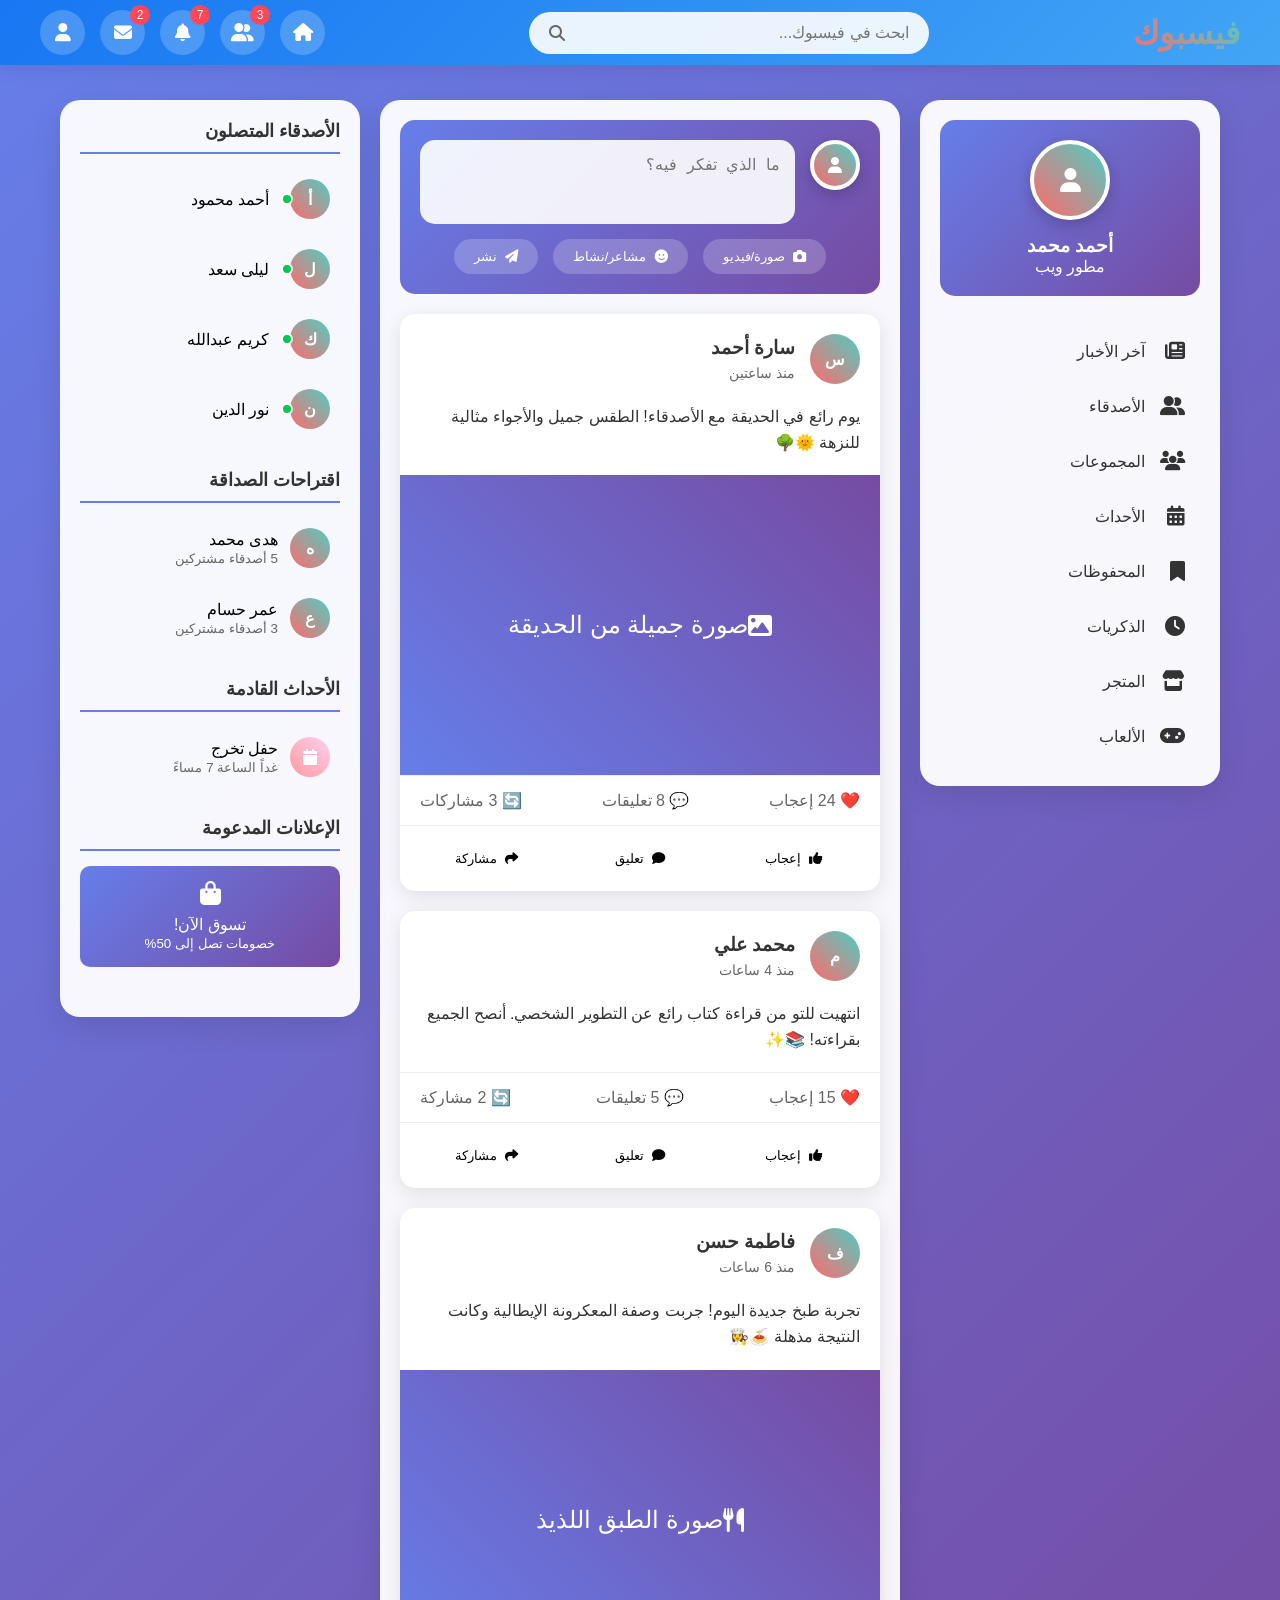
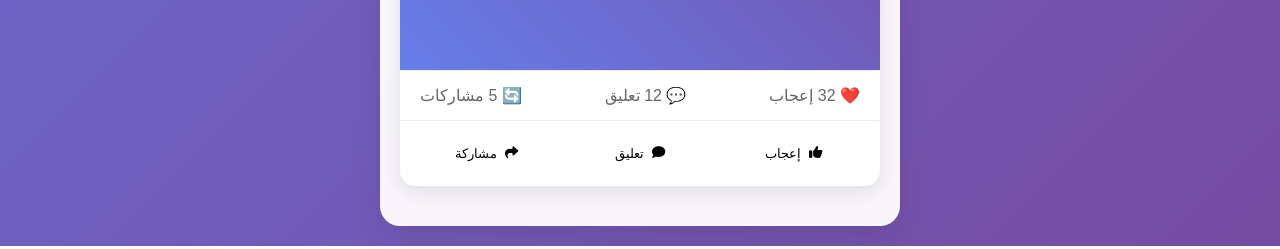
==== commit 41294815: "feat: Add initial Facebook clone UI and basic functionality Co-authored-by: ttwt09191 <ttwt09191@gma" ====
--- a/facebook-clone.html
+++ b/facebook-clone.html
@@ -3,9 +3,8 @@
 <head>
     <meta charset="UTF-8">
     <meta name="viewport" content="width=device-width, initial-scale=1.0">
-    <title>فيسبوك - تواصل مع الأصدقاء والعالم</title>
-    <link href="https://cdnjs.cloudflare.com/ajax/libs/font-awesome/6.0.0/css/all.min.css" rel="stylesheet">
-    <link href="https://fonts.googleapis.com/css2?family=Cairo:wght@300;400;600;700&display=swap" rel="stylesheet">
+    <title>فيسبوك - تواصل مع الأصدقاء والعائلة</title>
+    <link rel="stylesheet" href="https://cdnjs.cloudflare.com/ajax/libs/font-awesome/6.4.0/css/all.min.css">
     <style>
         * {
             margin: 0;
@@ -14,917 +13,1294 @@
         }
 
         body {
-            font-family: 'Cairo', sans-serif;
-            background-color: #f0f2f5;
-            color: #1c1e21;
-            line-height: 1.6;
-        }
-
-        /* Header */
-        .header {
-            background: #1877f2;
-            color: white;
-            padding: 8px 16px;
+            font-family: 'Segoe UI', Tahoma, Geneva, Verdana, sans-serif;
+            background: linear-gradient(135deg, #667eea 0%, #764ba2 100%);
+            min-height: 100vh;
+            direction: rtl;
+        }
+
+        /* Navigation Bar */
+        .navbar {
+            background: linear-gradient(135deg, #1877f2, #42a5f5);
+            padding: 10px 20px;
             position: fixed;
             top: 0;
-            left: 0;
-            right: 0;
+            width: 100%;
             z-index: 1000;
-            box-shadow: 0 2px 4px rgba(0,0,0,0.1);
-        }
-
-        .header-content {
-            display: flex;
+            box-shadow: 0 2px 20px rgba(0,0,0,0.1);
+            backdrop-filter: blur(10px);
+        }
+
+        .nav-container {
+            display: flex;
+            justify-content: space-between;
             align-items: center;
-            justify-content: space-between;
             max-width: 1200px;
             margin: 0 auto;
         }
 
         .logo {
-            font-size: 24px;
-            font-weight: 700;
+            font-size: 32px;
+            font-weight: bold;
             color: white;
             text-decoration: none;
-        }
-
-        .search-bar {
+            background: linear-gradient(45deg, #ff6b6b, #4ecdc4);
+            -webkit-background-clip: text;
+            -webkit-text-fill-color: transparent;
+            animation: glow 2s ease-in-out infinite alternate;
+        }
+
+        @keyframes glow {
+            from { filter: drop-shadow(0 0 5px rgba(255,255,255,0.5)); }
+            to { filter: drop-shadow(0 0 20px rgba(255,255,255,0.8)); }
+        }
+
+        .search-box {
             flex: 1;
             max-width: 400px;
             margin: 0 20px;
             position: relative;
         }
 
-        .search-input {
+        .search-box input {
             width: 100%;
-            padding: 8px 40px 8px 12px;
+            padding: 12px 20px 12px 50px;
             border: none;
-            border-radius: 20px;
+            border-radius: 25px;
+            background: rgba(255,255,255,0.9);
+            font-size: 16px;
+            transition: all 0.3s ease;
+        }
+
+        .search-box input:focus {
+            outline: none;
             background: white;
-            font-size: 14px;
-        }
-
-        .search-icon {
+            box-shadow: 0 0 20px rgba(255,255,255,0.3);
+            transform: scale(1.02);
+        }
+
+        .search-box i {
             position: absolute;
-            left: 12px;
+            left: 20px;
             top: 50%;
             transform: translateY(-50%);
-            color: #65676b;
+            color: #666;
         }
 
         .nav-icons {
             display: flex;
+            gap: 15px;
+        }
+
+        .nav-icon {
+            width: 45px;
+            height: 45px;
+            background: rgba(255,255,255,0.2);
+            border-radius: 50%;
+            display: flex;
+            align-items: center;
+            justify-content: center;
+            color: white;
+            font-size: 18px;
+            cursor: pointer;
+            transition: all 0.3s ease;
+            position: relative;
+        }
+
+        .nav-icon:hover {
+            background: rgba(255,255,255,0.3);
+            transform: translateY(-2px);
+            box-shadow: 0 5px 15px rgba(0,0,0,0.2);
+        }
+
+        .notification-badge {
+            position: absolute;
+            top: -5px;
+            right: -5px;
+            background: #ff4757;
+            color: white;
+            border-radius: 50%;
+            width: 20px;
+            height: 20px;
+            font-size: 12px;
+            display: flex;
+            align-items: center;
+            justify-content: center;
+            animation: pulse 2s infinite;
+        }
+
+        @keyframes pulse {
+            0% { transform: scale(1); }
+            50% { transform: scale(1.1); }
+            100% { transform: scale(1); }
+        }
+
+        /* Main Container */
+        .main-container {
+            display: grid;
+            grid-template-columns: 300px 1fr 300px;
+            gap: 20px;
+            max-width: 1200px;
+            margin: 80px auto 0;
+            padding: 20px;
+        }
+
+        /* Left Sidebar */
+        .left-sidebar {
+            background: rgba(255,255,255,0.95);
+            border-radius: 20px;
+            padding: 20px;
+            height: fit-content;
+            box-shadow: 0 10px 30px rgba(0,0,0,0.1);
+            backdrop-filter: blur(10px);
+        }
+
+        .profile-card {
+            text-align: center;
+            margin-bottom: 30px;
+            padding: 20px;
+            background: linear-gradient(135deg, #667eea, #764ba2);
+            border-radius: 15px;
+            color: white;
+        }
+
+        .profile-pic {
+            width: 80px;
+            height: 80px;
+            border-radius: 50%;
+            margin: 0 auto 15px;
+            border: 4px solid white;
+            box-shadow: 0 5px 15px rgba(0,0,0,0.2);
+            background: linear-gradient(45deg, #ff6b6b, #4ecdc4);
+            display: flex;
+            align-items: center;
+            justify-content: center;
+            font-size: 24px;
+            animation: rotate 10s linear infinite;
+        }
+
+        @keyframes rotate {
+            from { transform: rotate(0deg); }
+            to { transform: rotate(360deg); }
+        }
+
+        .menu-item {
+            display: flex;
+            align-items: center;
+            padding: 15px;
+            margin: 5px 0;
+            border-radius: 12px;
+            cursor: pointer;
+            transition: all 0.3s ease;
+            color: #333;
+        }
+
+        .menu-item:hover {
+            background: linear-gradient(135deg, #667eea, #764ba2);
+            color: white;
+            transform: translateX(-5px);
+            box-shadow: 0 5px 15px rgba(0,0,0,0.2);
+        }
+
+        .menu-item i {
+            margin-left: 15px;
+            font-size: 20px;
+            width: 25px;
+        }
+
+        /* Main Feed */
+        .main-feed {
+            background: rgba(255,255,255,0.95);
+            border-radius: 20px;
+            padding: 20px;
+            box-shadow: 0 10px 30px rgba(0,0,0,0.1);
+            backdrop-filter: blur(10px);
+        }
+
+        .post-creator {
+            background: linear-gradient(135deg, #667eea, #764ba2);
+            padding: 20px;
+            border-radius: 15px;
+            margin-bottom: 20px;
+            color: white;
+        }
+
+        .post-input {
+            display: flex;
+            gap: 15px;
+            margin-bottom: 15px;
+        }
+
+        .post-input img {
+            width: 50px;
+            height: 50px;
+            border-radius: 50%;
+            border: 3px solid white;
+        }
+
+        .post-input textarea {
+            flex: 1;
+            padding: 15px;
+            border: none;
+            border-radius: 15px;
+            resize: none;
+            font-size: 16px;
+            background: rgba(255,255,255,0.9);
+            transition: all 0.3s ease;
+        }
+
+        .post-input textarea:focus {
+            outline: none;
+            background: white;
+            box-shadow: 0 0 20px rgba(255,255,255,0.3);
+        }
+
+        .post-actions {
+            display: flex;
+            gap: 15px;
+            justify-content: center;
+        }
+
+        .post-action {
+            padding: 10px 20px;
+            background: rgba(255,255,255,0.2);
+            border: none;
+            border-radius: 25px;
+            color: white;
+            cursor: pointer;
+            transition: all 0.3s ease;
+            display: flex;
+            align-items: center;
             gap: 8px;
         }
 
-        .nav-icon {
+        .post-action:hover {
+            background: rgba(255,255,255,0.3);
+            transform: translateY(-2px);
+        }
+
+        /* Posts */
+        .post {
+            background: white;
+            border-radius: 15px;
+            margin-bottom: 20px;
+            box-shadow: 0 5px 20px rgba(0,0,0,0.1);
+            overflow: hidden;
+            transition: all 0.3s ease;
+        }
+
+        .post:hover {
+            transform: translateY(-5px);
+            box-shadow: 0 15px 40px rgba(0,0,0,0.15);
+        }
+
+        .post-header {
+            padding: 20px;
+            display: flex;
+            align-items: center;
+            gap: 15px;
+        }
+
+        .post-avatar {
+            width: 50px;
+            height: 50px;
+            border-radius: 50%;
+            background: linear-gradient(45deg, #ff6b6b, #4ecdc4);
+            display: flex;
+            align-items: center;
+            justify-content: center;
+            color: white;
+            font-weight: bold;
+        }
+
+        .post-info h3 {
+            margin-bottom: 5px;
+            color: #333;
+        }
+
+        .post-time {
+            color: #666;
+            font-size: 14px;
+        }
+
+        .post-content {
+            padding: 0 20px 20px;
+            color: #333;
+            line-height: 1.6;
+        }
+
+        .post-image {
+            width: 100%;
+            height: 300px;
+            background: linear-gradient(45deg, #667eea, #764ba2);
+            display: flex;
+            align-items: center;
+            justify-content: center;
+            color: white;
+            font-size: 24px;
+        }
+
+        .post-stats {
+            padding: 15px 20px;
+            border-top: 1px solid #eee;
+            display: flex;
+            justify-content: space-between;
+            color: #666;
+        }
+
+        .post-reactions {
+            display: flex;
+            gap: 20px;
+            padding: 15px 20px;
+            border-top: 1px solid #eee;
+        }
+
+        .reaction-btn {
+            flex: 1;
+            padding: 10px;
+            background: none;
+            border: none;
+            border-radius: 8px;
+            cursor: pointer;
+            transition: all 0.3s ease;
+            display: flex;
+            align-items: center;
+            justify-content: center;
+            gap: 8px;
+        }
+
+        .reaction-btn:hover {
+            background: #f0f2f5;
+        }
+
+        .like-btn:hover {
+            color: #1877f2;
+            background: rgba(24, 119, 242, 0.1);
+        }
+
+        .comment-btn:hover {
+            color: #42a5f5;
+            background: rgba(66, 165, 245, 0.1);
+        }
+
+        .share-btn:hover {
+            color: #00c851;
+            background: rgba(0, 200, 81, 0.1);
+        }
+
+        /* Right Sidebar */
+        .right-sidebar {
+            background: rgba(255,255,255,0.95);
+            border-radius: 20px;
+            padding: 20px;
+            height: fit-content;
+            box-shadow: 0 10px 30px rgba(0,0,0,0.1);
+            backdrop-filter: blur(10px);
+        }
+
+        .sidebar-section {
+            margin-bottom: 30px;
+        }
+
+        .sidebar-title {
+            font-size: 18px;
+            font-weight: bold;
+            margin-bottom: 15px;
+            color: #333;
+            padding-bottom: 10px;
+            border-bottom: 2px solid #667eea;
+        }
+
+        .friend-item {
+            display: flex;
+            align-items: center;
+            gap: 12px;
+            padding: 10px;
+            border-radius: 10px;
+            cursor: pointer;
+            transition: all 0.3s ease;
+            margin-bottom: 10px;
+        }
+
+        .friend-item:hover {
+            background: linear-gradient(135deg, rgba(102, 126, 234, 0.1), rgba(118, 75, 162, 0.1));
+            transform: translateX(-5px);
+        }
+
+        .friend-avatar {
             width: 40px;
             height: 40px;
             border-radius: 50%;
-            display: flex;
-            align-items: center;
-            justify-content: center;
-            background: rgba(255,255,255,0.1);
-            color: white;
-            text-decoration: none;
-            transition: background 0.3s;
-        }
-
-        .nav-icon:hover {
-            background: rgba(255,255,255,0.2);
-        }
-
-        .profile-pic {
-            width: 32px;
-            height: 32px;
-            border-radius: 50%;
-            background: #42b883;
+            background: linear-gradient(45deg, #ff6b6b, #4ecdc4);
             display: flex;
             align-items: center;
             justify-content: center;
             color: white;
-            font-weight: 600;
-        }
-
-        /* Main Layout */
-        .main-container {
-            display: flex;
-            max-width: 1200px;
-            margin: 0 auto;
-            padding-top: 60px;
-            gap: 20px;
-        }
-
-        /* Sidebar */
-        .sidebar {
-            width: 250px;
-            background: white;
-            border-radius: 8px;
-            padding: 16px;
-            height: fit-content;
-            position: sticky;
-            top: 80px;
-            box-shadow: 0 2px 4px rgba(0,0,0,0.1);
-        }
-
-        .sidebar-item {
-            display: flex;
-            align-items: center;
-            padding: 12px;
-            border-radius: 8px;
-            margin-bottom: 4px;
-            text-decoration: none;
-            color: #1c1e21;
-            transition: background 0.3s;
-        }
-
-        .sidebar-item:hover {
-            background: #f0f2f5;
-        }
-
-        .sidebar-item i {
-            margin-left: 12px;
-            font-size: 20px;
+            font-weight: bold;
+        }
+
+        .online-indicator {
+            width: 12px;
+            height: 12px;
+            background: #00c851;
+            border-radius: 50%;
+            border: 2px solid white;
+            position: relative;
+            margin-right: -15px;
+            z-index: 1;
+        }
+
+        /* Responsive Design */
+        @media (max-width: 768px) {
+            .main-container {
+                grid-template-columns: 1fr;
+                gap: 10px;
+                padding: 10px;
+            }
+
+            .left-sidebar,
+            .right-sidebar {
+                display: none;
+            }
+
+            .navbar {
+                padding: 10px;
+            }
+
+            .nav-container {
+                flex-direction: column;
+                gap: 10px;
+            }
+
+            .search-box {
+                order: 2;
+                margin: 0;
+                max-width: none;
+            }
+        }
+
+        /* Animations */
+        @keyframes fadeInUp {
+            from {
+                opacity: 0;
+                transform: translateY(30px);
+            }
+            to {
+                opacity: 1;
+                transform: translateY(0);
+            }
+        }
+
+        .post {
+            animation: fadeInUp 0.6s ease-out;
+        }
+
+        /* Custom Scrollbar */
+        ::-webkit-scrollbar {
+            width: 8px;
+        }
+
+        ::-webkit-scrollbar-track {
+            background: rgba(255,255,255,0.1);
+            border-radius: 10px;
+        }
+
+        ::-webkit-scrollbar-thumb {
+            background: linear-gradient(135deg, #667eea, #764ba2);
+            border-radius: 10px;
+        }
+
+        ::-webkit-scrollbar-thumb:hover {
+            background: linear-gradient(135deg, #5a6fd8, #6a4190);
+        }
+
+        /* Loading Animation */
+        .loading {
+            display: inline-block;
             width: 20px;
-        }
-
-        /* Main Content */
-        .main-content {
-            flex: 1;
-            max-width: 680px;
-        }
-
-        /* Create Post */
-        .create-post {
-            background: white;
-            border-radius: 8px;
-            padding: 16px;
-            margin-bottom: 20px;
-            box-shadow: 0 2px 4px rgba(0,0,0,0.1);
-        }
-
-        .create-post-header {
-            display: flex;
-            align-items: center;
-            margin-bottom: 16px;
-        }
-
-        .create-post-avatar {
-            width: 40px;
-            height: 40px;
+            height: 20px;
+            border: 3px solid rgba(255,255,255,0.3);
             border-radius: 50%;
-            background: #42b883;
-            display: flex;
-            align-items: center;
-            justify-content: center;
-            color: white;
-            font-weight: 600;
-            margin-left: 12px;
-        }
-
-        .create-post-input {
-            flex: 1;
-            padding: 12px 16px;
-            border: none;
-            background: #f0f2f5;
-            border-radius: 20px;
-            font-size: 16px;
-            outline: none;
-        }
-
-        .create-post-actions {
-            display: flex;
-            gap: 16px;
-            margin-top: 16px;
-            padding-top: 16px;
-            border-top: 1px solid #e4e6ea;
-        }
-
-        .action-btn {
-            flex: 1;
-            display: flex;
-            align-items: center;
-            justify-content: center;
-            padding: 8px;
-            border: none;
-            background: none;
-            border-radius: 8px;
-            color: #65676b;
-            font-size: 14px;
-            cursor: pointer;
-            transition: background 0.3s;
-        }
-
-        .action-btn:hover {
-            background: #f0f2f5;
-        }
-
-        .action-btn i {
-            margin-left: 8px;
-        }
-
-        /* Posts */
-        .post {
-            background: white;
-            border-radius: 8px;
-            margin-bottom: 20px;
-            box-shadow: 0 2px 4px rgba(0,0,0,0.1);
-            overflow: hidden;
-        }
-
-        .post-header {
-            display: flex;
-            align-items: center;
-            padding: 16px;
-        }
-
-        .post-avatar {
-            width: 40px;
-            height: 40px;
-            border-radius: 50%;
-            background: #42b883;
-            display: flex;
-            align-items: center;
-            justify-content: center;
-            color: white;
-            font-weight: 600;
-            margin-left: 12px;
-        }
-
-        .post-info h4 {
-            font-size: 15px;
-            font-weight: 600;
-            margin-bottom: 2px;
-        }
-
-        .post-info span {
-            font-size: 13px;
-            color: #65676b;
-        }
-
-        .post-options {
-            margin-right: auto;
-            color: #65676b;
-            cursor: pointer;
-        }
-
-        .post-content {
-            padding: 0 16px 16px;
-        }
-
-        .post-text {
-            font-size: 15px;
-            line-height: 1.4;
-            margin-bottom: 12px;
-        }
-
-        .post-image {
-            width: 100%;
-            border-radius: 8px;
-            margin-bottom: 12px;
-        }
-
-        .post-actions {
-            display: flex;
-            padding: 8px 16px;
-            border-top: 1px solid #e4e6ea;
-        }
-
-        .post-action {
-            flex: 1;
-            display: flex;
-            align-items: center;
-            justify-content: center;
-            padding: 8px;
-            border: none;
-            background: none;
-            color: #65676b;
-            font-size: 14px;
-            cursor: pointer;
-            border-radius: 4px;
-            transition: background 0.3s;
-        }
-
-        .post-action:hover {
-            background: #f0f2f5;
-        }
-
-        .post-action.liked {
-            color: #1877f2;
-        }
-
-        .post-action i {
-            margin-left: 8px;
-        }
-
-        /* Right Sidebar */
-        .right-sidebar {
-            width: 300px;
-        }
-
-        .sponsored {
-            background: white;
-            border-radius: 8px;
-            padding: 16px;
-            margin-bottom: 20px;
-            box-shadow: 0 2px 4px rgba(0,0,0,0.1);
-        }
-
-        .sponsored h3 {
-            font-size: 16px;
-            margin-bottom: 16px;
-            color: #65676b;
-        }
-
-        .sponsored-item {
-            display: flex;
-            align-items: center;
-            padding: 8px 0;
-            text-decoration: none;
-            color: #1c1e21;
-        }
-
-        .sponsored-item img {
-            width: 100px;
-            height: 60px;
-            border-radius: 8px;
-            margin-left: 12px;
-            object-fit: cover;
-        }
-
-        .sponsored-item h4 {
-            font-size: 14px;
-            margin-bottom: 4px;
-        }
-
-        .sponsored-item p {
-            font-size: 12px;
-            color: #65676b;
-        }
-
-        /* Contacts */
-        .contacts {
-            background: white;
-            border-radius: 8px;
-            padding: 16px;
-            box-shadow: 0 2px 4px rgba(0,0,0,0.1);
-        }
-
-        .contacts h3 {
-            font-size: 16px;
-            margin-bottom: 16px;
-            color: #65676b;
-        }
-
-        .contact-item {
-            display: flex;
-            align-items: center;
-            padding: 8px 0;
-            text-decoration: none;
-            color: #1c1e21;
-        }
-
-        .contact-avatar {
-            width: 32px;
-            height: 32px;
-            border-radius: 50%;
-            background: #42b883;
-            display: flex;
-            align-items: center;
-            justify-content: center;
-            color: white;
-            font-weight: 600;
-            font-size: 12px;
-            margin-left: 12px;
-        }
-
-        .contact-name {
-            font-size: 14px;
-            font-weight: 500;
-        }
-
-        .online-indicator {
-            width: 8px;
-            height: 8px;
-            background: #42b883;
-            border-radius: 50%;
-            margin-right: auto;
-        }
-
-        /* Modal */
+            border-top-color: #fff;
+            animation: spin 1s ease-in-out infinite;
+        }
+
+        @keyframes spin {
+            to { transform: rotate(360deg); }
+        }
+
+        /* Modal Styles */
         .modal {
             display: none;
             position: fixed;
+            z-index: 2000;
+            left: 0;
             top: 0;
-            left: 0;
             width: 100%;
             height: 100%;
-            background: rgba(0,0,0,0.5);
-            z-index: 2000;
+            background-color: rgba(0,0,0,0.8);
+            backdrop-filter: blur(5px);
         }
 
         .modal-content {
-            position: absolute;
-            top: 50%;
-            left: 50%;
-            transform: translate(-50%, -50%);
             background: white;
-            border-radius: 8px;
-            padding: 20px;
+            margin: 5% auto;
+            padding: 30px;
+            border-radius: 20px;
             width: 90%;
             max-width: 500px;
-        }
-
-        .modal-header {
-            display: flex;
-            justify-content: space-between;
-            align-items: center;
-            margin-bottom: 20px;
-        }
-
-        .modal-header h3 {
-            font-size: 18px;
-        }
-
-        .close-btn {
-            background: none;
-            border: none;
-            font-size: 24px;
+            position: relative;
+            animation: modalSlideIn 0.3s ease-out;
+        }
+
+        @keyframes modalSlideIn {
+            from {
+                opacity: 0;
+                transform: translateY(-50px);
+            }
+            to {
+                opacity: 1;
+                transform: translateY(0);
+            }
+        }
+
+        .close {
+            position: absolute;
+            right: 20px;
+            top: 20px;
+            font-size: 28px;
+            font-weight: bold;
             cursor: pointer;
-            color: #65676b;
-        }
-
-        .modal-body textarea {
-            width: 100%;
-            min-height: 100px;
-            padding: 12px;
-            border: 1px solid #ddd;
-            border-radius: 8px;
-            font-size: 16px;
-            resize: vertical;
-            font-family: inherit;
-        }
-
-        .modal-footer {
-            display: flex;
-            justify-content: flex-end;
-            gap: 12px;
-            margin-top: 20px;
-        }
-
-        .btn {
-            padding: 10px 20px;
-            border: none;
-            border-radius: 6px;
-            cursor: pointer;
-            font-size: 14px;
-            font-weight: 600;
-        }
-
-        .btn-primary {
-            background: #1877f2;
-            color: white;
-        }
-
-        .btn-secondary {
-            background: #e4e6ea;
-            color: #1c1e21;
-        }
-
-        /* Responsive */
-        @media (max-width: 768px) {
-            .main-container {
-                flex-direction: column;
-            }
-            
-            .sidebar, .right-sidebar {
-                width: 100%;
-                position: static;
-            }
-            
-            .header-content {
-                flex-direction: column;
-                gap: 10px;
-            }
-            
-            .search-bar {
-                margin: 0;
-                max-width: 100%;
-            }
-        }
-
-        /* Animations */
-        @keyframes fadeIn {
-            from { opacity: 0; transform: translateY(20px); }
-            to { opacity: 1; transform: translateY(0); }
-        }
-
-        .post {
-            animation: fadeIn 0.5s ease-out;
-        }
-
-        .create-post {
-            animation: fadeIn 0.3s ease-out;
+            color: #aaa;
+        }
+
+        .close:hover {
+            color: #000;
         }
     </style>
 </head>
 <body>
-    <!-- Header -->
-    <header class="header">
-        <div class="header-content">
+    <!-- Navigation Bar -->
+    <nav class="navbar">
+        <div class="nav-container">
             <a href="#" class="logo">فيسبوك</a>
-            <div class="search-bar">
-                <i class="fas fa-search search-icon"></i>
-                <input type="text" class="search-input" placeholder="البحث في فيسبوك">
-            </div>
+            
+            <div class="search-box">
+                <i class="fas fa-search"></i>
+                <input type="text" placeholder="ابحث في فيسبوك...">
+            </div>
+            
             <div class="nav-icons">
-                <a href="#" class="nav-icon">
+                <div class="nav-icon" onclick="showNotifications()">
                     <i class="fas fa-home"></i>
-                </a>
-                <a href="#" class="nav-icon">
-                    <i class="fas fa-users"></i>
-                </a>
-                <a href="#" class="nav-icon">
-                    <i class="fas fa-play-circle"></i>
-                </a>
-                <a href="#" class="nav-icon">
-                    <i class="fas fa-shopping-bag"></i>
-                </a>
-                <a href="#" class="nav-icon">
-                    <i class="fas fa-gamepad"></i>
-                </a>
-                <div class="profile-pic">أ</div>
+                </div>
+                <div class="nav-icon">
+                    <i class="fas fa-user-friends"></i>
+                    <span class="notification-badge">3</span>
+                </div>
+                <div class="nav-icon">
+                    <i class="fas fa-bell"></i>
+                    <span class="notification-badge">7</span>
+                </div>
+                <div class="nav-icon">
+                    <i class="fas fa-envelope"></i>
+                    <span class="notification-badge">2</span>
+                </div>
+                <div class="nav-icon" onclick="showProfile()">
+                    <i class="fas fa-user"></i>
+                </div>
             </div>
         </div>
-    </header>
+    </nav>
 
     <!-- Main Container -->
     <div class="main-container">
         <!-- Left Sidebar -->
-        <aside class="sidebar">
-            <a href="#" class="sidebar-item">
-                <i class="fas fa-user"></i>
-                <span>أحمد محمد</span>
-            </a>
-            <a href="#" class="sidebar-item">
+        <aside class="left-sidebar">
+            <div class="profile-card">
+                <div class="profile-pic">
+                    <i class="fas fa-user"></i>
+                </div>
+                <h3>أحمد محمد</h3>
+                <p>مطور ويب</p>
+            </div>
+            
+            <div class="menu-item" onclick="showFeed()">
+                <i class="fas fa-newspaper"></i>
+                <span>آخر الأخبار</span>
+            </div>
+            <div class="menu-item">
+                <i class="fas fa-user-friends"></i>
+                <span>الأصدقاء</span>
+            </div>
+            <div class="menu-item">
                 <i class="fas fa-users"></i>
-                <span>الأصدقاء</span>
-            </a>
-            <a href="#" class="sidebar-item">
+                <span>المجموعات</span>
+            </div>
+            <div class="menu-item">
+                <i class="fas fa-calendar-alt"></i>
+                <span>الأحداث</span>
+            </div>
+            <div class="menu-item">
                 <i class="fas fa-bookmark"></i>
                 <span>المحفوظات</span>
-            </a>
-            <a href="#" class="sidebar-item">
-                <i class="fas fa-calendar"></i>
-                <span>الأحداث</span>
-            </a>
-            <a href="#" class="sidebar-item">
-                <i class="fas fa-flag"></i>
-                <span>الصفحات</span>
-            </a>
-            <a href="#" class="sidebar-item">
-                <i class="fas fa-shopping-bag"></i>
+            </div>
+            <div class="menu-item">
+                <i class="fas fa-clock"></i>
+                <span>الذكريات</span>
+            </div>
+            <div class="menu-item">
+                <i class="fas fa-store"></i>
                 <span>المتجر</span>
-            </a>
-            <a href="#" class="sidebar-item">
+            </div>
+            <div class="menu-item">
                 <i class="fas fa-gamepad"></i>
                 <span>الألعاب</span>
-            </a>
-            <a href="#" class="sidebar-item">
-                <i class="fas fa-ellipsis-h"></i>
-                <span>المزيد</span>
-            </a>
+            </div>
         </aside>
 
-        <!-- Main Content -->
-        <main class="main-content">
-            <!-- Create Post -->
-            <div class="create-post">
-                <div class="create-post-header">
-                    <div class="create-post-avatar">أ</div>
-                    <input type="text" class="create-post-input" placeholder="ما الذي يدور في ذهنك، أحمد؟" onclick="openCreatePostModal()">
-                </div>
-                <div class="create-post-actions">
-                    <button class="action-btn" onclick="openCreatePostModal()">
-                        <i class="fas fa-video"></i>
-                        <span>فيديو مباشر</span>
+        <!-- Main Feed -->
+        <main class="main-feed">
+            <!-- Post Creator -->
+            <div class="post-creator">
+                <div class="post-input">
+                    <div class="profile-pic" style="width: 50px; height: 50px; font-size: 16px;">
+                        <i class="fas fa-user"></i>
+                    </div>
+                    <textarea placeholder="ما الذي تفكر فيه؟" rows="3" id="postText"></textarea>
+                </div>
+                <div class="post-actions">
+                    <button class="post-action" onclick="addPhoto()">
+                        <i class="fas fa-camera"></i>
+                        صورة/فيديو
                     </button>
-                    <button class="action-btn" onclick="openCreatePostModal()">
+                    <button class="post-action" onclick="addFeeling()">
+                        <i class="fas fa-smile"></i>
+                        مشاعر/نشاط
+                    </button>
+                    <button class="post-action" onclick="createPost()">
+                        <i class="fas fa-paper-plane"></i>
+                        نشر
+                    </button>
+                </div>
+            </div>
+
+            <!-- Posts Feed -->
+            <div id="postsContainer">
+                <!-- Sample Posts -->
+                <article class="post">
+                    <div class="post-header">
+                        <div class="post-avatar">س</div>
+                        <div class="post-info">
+                            <h3>سارة أحمد</h3>
+                            <span class="post-time">منذ ساعتين</span>
+                        </div>
+                    </div>
+                    <div class="post-content">
+                        <p>يوم رائع في الحديقة مع الأصدقاء! الطقس جميل والأجواء مثالية للنزهة 🌞🌳</p>
+                    </div>
+                    <div class="post-image">
                         <i class="fas fa-image"></i>
-                        <span>صورة/فيديو</span>
-                    </button>
-                    <button class="action-btn" onclick="openCreatePostModal()">
-                        <i class="fas fa-smile"></i>
-                        <span>نشاط</span>
-                    </button>
-                </div>
-            </div>
-
-            <!-- Posts -->
-            <div class="post">
-                <div class="post-header">
-                    <div class="post-avatar">س</div>
-                    <div class="post-info">
-                        <h4>سارة أحمد</h4>
-                        <span>منذ ساعتين</span>
-                    </div>
-                    <i class="fas fa-ellipsis-h post-options"></i>
-                </div>
-                <div class="post-content">
-                    <p class="post-text">صباح الخير! يوم جميل للعمل والدراسة 🌅</p>
-                    <img src="https://images.unsplash.com/photo-1506905925346-14b1e0d0f682?w=500&h=300&fit=crop" alt="منظر طبيعي" class="post-image">
-                </div>
-                <div class="post-actions">
-                    <button class="post-action" onclick="toggleLike(this)">
-                        <i class="far fa-thumbs-up"></i>
-                        <span>إعجاب</span>
-                    </button>
-                    <button class="post-action" onclick="toggleComment(this)">
-                        <i class="far fa-comment"></i>
-                        <span>تعليق</span>
-                    </button>
-                    <button class="post-action">
-                        <i class="fas fa-share"></i>
-                        <span>مشاركة</span>
-                    </button>
-                </div>
-            </div>
-
-            <div class="post">
-                <div class="post-header">
-                    <div class="post-avatar">م</div>
-                    <div class="post-info">
-                        <h4>محمد علي</h4>
-                        <span>منذ 4 ساعات</span>
-                    </div>
-                    <i class="fas fa-ellipsis-h post-options"></i>
-                </div>
-                <div class="post-content">
-                    <p class="post-text">مشاركة رائعة من مؤتمر التكنولوجيا اليوم! تعلمت الكثير من الأشياء الجديدة 💻</p>
-                </div>
-                <div class="post-actions">
-                    <button class="post-action" onclick="toggleLike(this)">
-                        <i class="far fa-thumbs-up"></i>
-                        <span>إعجاب</span>
-                    </button>
-                    <button class="post-action" onclick="toggleComment(this)">
-                        <i class="far fa-comment"></i>
-                        <span>تعليق</span>
-                    </button>
-                    <button class="post-action">
-                        <i class="fas fa-share"></i>
-                        <span>مشاركة</span>
-                    </button>
-                </div>
-            </div>
-
-            <div class="post">
-                <div class="post-header">
-                    <div class="post-avatar">ف</div>
-                    <div class="post-info">
-                        <h4>فاطمة حسن</h4>
-                        <span>منذ 6 ساعات</span>
-                    </div>
-                    <i class="fas fa-ellipsis-h post-options"></i>
-                </div>
-                <div class="post-content">
-                    <p class="post-text">وصفة جديدة جربتها اليوم - كعكة الشوكولاتة اللذيذة! 🍰</p>
-                    <img src="https://images.unsplash.com/photo-1578985545062-69928b1c9581?w=500&h=300&fit=crop" alt="كعكة شوكولاتة" class="post-image">
-                </div>
-                <div class="post-actions">
-                    <button class="post-action" onclick="toggleLike(this)">
-                        <i class="far fa-thumbs-up"></i>
-                        <span>إعجاب</span>
-                    </button>
-                    <button class="post-action" onclick="toggleComment(this)">
-                        <i class="far fa-comment"></i>
-                        <span>تعليق</span>
-                    </button>
-                    <button class="post-action">
-                        <i class="fas fa-share"></i>
-                        <span>مشاركة</span>
-                    </button>
-                </div>
+                        <span>صورة جميلة من الحديقة</span>
+                    </div>
+                    <div class="post-stats">
+                        <span>❤️ 24 إعجاب</span>
+                        <span>💬 8 تعليقات</span>
+                        <span>🔄 3 مشاركات</span>
+                    </div>
+                    <div class="post-reactions">
+                        <button class="reaction-btn like-btn" onclick="toggleLike(this)">
+                            <i class="fas fa-thumbs-up"></i>
+                            إعجاب
+                        </button>
+                        <button class="reaction-btn comment-btn" onclick="showComments(this)">
+                            <i class="fas fa-comment"></i>
+                            تعليق
+                        </button>
+                        <button class="reaction-btn share-btn" onclick="sharePost(this)">
+                            <i class="fas fa-share"></i>
+                            مشاركة
+                        </button>
+                    </div>
+                </article>
+
+                <article class="post">
+                    <div class="post-header">
+                        <div class="post-avatar">م</div>
+                        <div class="post-info">
+                            <h3>محمد علي</h3>
+                            <span class="post-time">منذ 4 ساعات</span>
+                        </div>
+                    </div>
+                    <div class="post-content">
+                        <p>انتهيت للتو من قراءة كتاب رائع عن التطوير الشخصي. أنصح الجميع بقراءته! 📚✨</p>
+                    </div>
+                    <div class="post-stats">
+                        <span>❤️ 15 إعجاب</span>
+                        <span>💬 5 تعليقات</span>
+                        <span>🔄 2 مشاركة</span>
+                    </div>
+                    <div class="post-reactions">
+                        <button class="reaction-btn like-btn" onclick="toggleLike(this)">
+                            <i class="fas fa-thumbs-up"></i>
+                            إعجاب
+                        </button>
+                        <button class="reaction-btn comment-btn" onclick="showComments(this)">
+                            <i class="fas fa-comment"></i>
+                            تعليق
+                        </button>
+                        <button class="reaction-btn share-btn" onclick="sharePost(this)">
+                            <i class="fas fa-share"></i>
+                            مشاركة
+                        </button>
+                    </div>
+                </article>
+
+                <article class="post">
+                    <div class="post-header">
+                        <div class="post-avatar">ف</div>
+                        <div class="post-info">
+                            <h3>فاطمة حسن</h3>
+                            <span class="post-time">منذ 6 ساعات</span>
+                        </div>
+                    </div>
+                    <div class="post-content">
+                        <p>تجربة طبخ جديدة اليوم! جربت وصفة المعكرونة الإيطالية وكانت النتيجة مذهلة 🍝👩‍🍳</p>
+                    </div>
+                    <div class="post-image">
+                        <i class="fas fa-utensils"></i>
+                        <span>صورة الطبق اللذيذ</span>
+                    </div>
+                    <div class="post-stats">
+                        <span>❤️ 32 إعجاب</span>
+                        <span>💬 12 تعليق</span>
+                        <span>🔄 5 مشاركات</span>
+                    </div>
+                    <div class="post-reactions">
+                        <button class="reaction-btn like-btn" onclick="toggleLike(this)">
+                            <i class="fas fa-thumbs-up"></i>
+                            إعجاب
+                        </button>
+                        <button class="reaction-btn comment-btn" onclick="showComments(this)">
+                            <i class="fas fa-comment"></i>
+                            تعليق
+                        </button>
+                        <button class="reaction-btn share-btn" onclick="sharePost(this)">
+                            <i class="fas fa-share"></i>
+                            مشاركة
+                        </button>
+                    </div>
+                </article>
             </div>
         </main>
 
         <!-- Right Sidebar -->
         <aside class="right-sidebar">
-            <!-- Sponsored -->
-            <div class="sponsored">
-                <h3>إعلانات مدفوعة</h3>
-                <a href="#" class="sponsored-item">
-                    <img src="https://images.unsplash.com/photo-1556742049-0cfed4f6a45d?w=100&h=60&fit=crop" alt="منتج">
+            <div class="sidebar-section">
+                <h3 class="sidebar-title">الأصدقاء المتصلون</h3>
+                <div class="friend-item">
+                    <div class="friend-avatar">أ</div>
+                    <div class="online-indicator"></div>
+                    <span>أحمد محمود</span>
+                </div>
+                <div class="friend-item">
+                    <div class="friend-avatar">ل</div>
+                    <div class="online-indicator"></div>
+                    <span>ليلى سعد</span>
+                </div>
+                <div class="friend-item">
+                    <div class="friend-avatar">ك</div>
+                    <div class="online-indicator"></div>
+                    <span>كريم عبدالله</span>
+                </div>
+                <div class="friend-item">
+                    <div class="friend-avatar">ن</div>
+                    <div class="online-indicator"></div>
+                    <span>نور الدين</span>
+                </div>
+            </div>
+
+            <div class="sidebar-section">
+                <h3 class="sidebar-title">اقتراحات الصداقة</h3>
+                <div class="friend-item">
+                    <div class="friend-avatar">ه</div>
                     <div>
-                        <h4>منتج جديد</h4>
-                        <p>اكتشف أحدث المنتجات</p>
-                    </div>
-                </a>
-                <a href="#" class="sponsored-item">
-                    <img src="https://images.unsplash.com/photo-1551434678-e076c223a692?w=100&h=60&fit=crop" alt="خدمة">
+                        <div>هدى محمد</div>
+                        <small style="color: #666;">5 أصدقاء مشتركين</small>
+                    </div>
+                </div>
+                <div class="friend-item">
+                    <div class="friend-avatar">ع</div>
                     <div>
-                        <h4>خدمات متميزة</h4>
-                        <p>احصل على أفضل الخدمات</p>
-                    </div>
-                </a>
-            </div>
-
-            <!-- Contacts -->
-            <div class="contacts">
-                <h3>جهات الاتصال</h3>
-                <a href="#" class="contact-item">
-                    <div class="contact-avatar">ع</div>
-                    <span class="contact-name">علي محمود</span>
-                    <div class="online-indicator"></div>
-                </a>
-                <a href="#" class="contact-item">
-                    <div class="contact-avatar">ن</div>
-                    <span class="contact-name">نور الدين</span>
-                    <div class="online-indicator"></div>
-                </a>
-                <a href="#" class="contact-item">
-                    <div class="contact-avatar">ي</div>
-                    <span class="contact-name">ياسمين أحمد</span>
-                    <div class="online-indicator"></div>
-                </a>
-                <a href="#" class="contact-item">
-                    <div class="contact-avatar">خ</div>
-                    <span class="contact-name">خالد محمد</span>
-                    <div class="online-indicator"></div>
-                </a>
-                <a href="#" class="contact-item">
-                    <div class="contact-avatar">ر</div>
-                    <span class="contact-name">رامي حسن</span>
-                    <div class="online-indicator"></div>
-                </a>
+                        <div>عمر حسام</div>
+                        <small style="color: #666;">3 أصدقاء مشتركين</small>
+                    </div>
+                </div>
+            </div>
+
+            <div class="sidebar-section">
+                <h3 class="sidebar-title">الأحداث القادمة</h3>
+                <div class="friend-item">
+                    <div class="friend-avatar" style="background: linear-gradient(45deg, #ff9a9e, #fecfef);">
+                        <i class="fas fa-calendar"></i>
+                    </div>
+                    <div>
+                        <div>حفل تخرج</div>
+                        <small style="color: #666;">غداً الساعة 7 مساءً</small>
+                    </div>
+                </div>
+            </div>
+
+            <div class="sidebar-section">
+                <h3 class="sidebar-title">الإعلانات المدعومة</h3>
+                <div style="background: linear-gradient(135deg, #667eea, #764ba2); padding: 15px; border-radius: 10px; color: white; text-align: center;">
+                    <i class="fas fa-shopping-bag" style="font-size: 24px; margin-bottom: 10px;"></i>
+                    <div>تسوق الآن!</div>
+                    <small>خصومات تصل إلى 50%</small>
+                </div>
             </div>
         </aside>
     </div>
 
-    <!-- Create Post Modal -->
-    <div id="createPostModal" class="modal">
+    <!-- Modal for Comments -->
+    <div id="commentsModal" class="modal">
         <div class="modal-content">
-            <div class="modal-header">
-                <h3>إنشاء منشور</h3>
-                <button class="close-btn" onclick="closeCreatePostModal()">&times;</button>
-            </div>
-            <div class="modal-body">
-                <textarea placeholder="ما الذي يدور في ذهنك؟" id="postText"></textarea>
-            </div>
-            <div class="modal-footer">
-                <button class="btn btn-secondary" onclick="closeCreatePostModal()">إلغاء</button>
-                <button class="btn btn-primary" onclick="createPost()">نشر</button>
+            <span class="close" onclick="closeModal('commentsModal')">&times;</span>
+            <h2>التعليقات</h2>
+            <div id="commentsContainer">
+                <div style="padding: 15px; border-bottom: 1px solid #eee;">
+                    <strong>علي أحمد:</strong> منشور رائع! شكراً للمشاركة 👍
+                </div>
+                <div style="padding: 15px; border-bottom: 1px solid #eee;">
+                    <strong>مريم سالم:</strong> أتفق معك تماماً، موضوع مهم جداً 💯
+                </div>
+            </div>
+            <div style="margin-top: 20px;">
+                <textarea placeholder="اكتب تعليقاً..." style="width: 100%; padding: 10px; border: 1px solid #ddd; border-radius: 8px; resize: none;" rows="3"></textarea>
+                <button onclick="addComment()" style="margin-top: 10px; padding: 10px 20px; background: #1877f2; color: white; border: none; border-radius: 8px; cursor: pointer;">إضافة تعليق</button>
             </div>
         </div>
     </div>
 
     <script>
-        // Open create post modal
-        function openCreatePostModal() {
-            document.getElementById('createPostModal').style.display = 'block';
-        }
-
-        // Close create post modal
-        function closeCreatePostModal() {
-            document.getElementById('createPostModal').style.display = 'none';
-            document.getElementById('postText').value = '';
+        // Global variables
+        let posts = [];
+        let currentUser = "أحمد محمد";
+
+        // Initialize the app
+        document.addEventListener('DOMContentLoaded', function() {
+            loadPosts();
+            setupEventListeners();
+            showWelcomeMessage();
+        });
+
+        // Setup event listeners
+        function setupEventListeners() {
+            // Search functionality
+            const searchInput = document.querySelector('.search-box input');
+            searchInput.addEventListener('input', function(e) {
+                searchPosts(e.target.value);
+            });
+
+            // Post text area auto-resize
+            const postTextarea = document.getElementById('postText');
+            postTextarea.addEventListener('input', function() {
+                this.style.height = 'auto';
+                this.style.height = this.scrollHeight + 'px';
+            });
+
+            // Keyboard shortcuts
+            document.addEventListener('keydown', function(e) {
+                if (e.ctrlKey && e.key === 'Enter') {
+                    createPost();
+                }
+            });
+        }
+
+        // Show welcome message
+        function showWelcomeMessage() {
+            setTimeout(() => {
+                showNotification('مرحباً بك في فيسبوك! 🎉', 'success');
+            }, 1000);
         }
 
         // Create new post
         function createPost() {
             const postText = document.getElementById('postText').value.trim();
-            if (!postText) return;
-
-            const mainContent = document.querySelector('.main-content');
-            const newPost = document.createElement('div');
-            newPost.className = 'post';
-            newPost.innerHTML = `
+            if (!postText) {
+                showNotification('يرجى كتابة شيء ما قبل النشر!', 'warning');
+                return;
+            }
+
+            const newPost = {
+                id: Date.now(),
+                author: currentUser,
+                content: postText,
+                time: 'الآن',
+                likes: 0,
+                comments: 0,
+                shares: 0,
+                liked: false
+            };
+
+            posts.unshift(newPost);
+            renderPost(newPost, true);
+            document.getElementById('postText').value = '';
+            document.getElementById('postText').style.height = 'auto';
+            
+            showNotification('تم نشر المنشور بنجاح! ✅', 'success');
+        }
+
+        // Render a single post
+        function renderPost(post, animate = false) {
+            const postsContainer = document.getElementById('postsContainer');
+            const postElement = document.createElement('article');
+            postElement.className = 'post';
+            if (animate) {
+                postElement.style.opacity = '0';
+                postElement.style.transform = 'translateY(-20px)';
+            }
+
+            const avatar = post.author.charAt(0);
+            
+            postElement.innerHTML = `
                 <div class="post-header">
-                    <div class="post-avatar">أ</div>
+                    <div class="post-avatar">${avatar}</div>
                     <div class="post-info">
-                        <h4>أحمد محمد</h4>
-                        <span>الآن</span>
-                    </div>
-                    <i class="fas fa-ellipsis-h post-options"></i>
+                        <h3>${post.author}</h3>
+                        <span class="post-time">${post.time}</span>
+                    </div>
                 </div>
                 <div class="post-content">
-                    <p class="post-text">${postText}</p>
-                </div>
-                <div class="post-actions">
-                    <button class="post-action" onclick="toggleLike(this)">
-                        <i class="far fa-thumbs-up"></i>
-                        <span>إعجاب</span>
+                    <p>${post.content}</p>
+                </div>
+                <div class="post-stats">
+                    <span>❤️ ${post.likes} إعجاب</span>
+                    <span>💬 ${post.comments} تعليق</span>
+                    <span>🔄 ${post.shares} مشاركة</span>
+                </div>
+                <div class="post-reactions">
+                    <button class="reaction-btn like-btn ${post.liked ? 'liked' : ''}" onclick="toggleLike(this, ${post.id})">
+                        <i class="fas fa-thumbs-up"></i>
+                        إعجاب
                     </button>
-                    <button class="post-action" onclick="toggleComment(this)">
-                        <i class="far fa-comment"></i>
-                        <span>تعليق</span>
+                    <button class="reaction-btn comment-btn" onclick="showComments(this)">
+                        <i class="fas fa-comment"></i>
+                        تعليق
                     </button>
-                    <button class="post-action">
+                    <button class="reaction-btn share-btn" onclick="sharePost(this, ${post.id})">
                         <i class="fas fa-share"></i>
-                        <span>مشاركة</span>
+                        مشاركة
                     </button>
                 </div>
             `;
 
-            // Insert after create post section
-            const createPost = document.querySelector('.create-post');
-            createPost.insertAdjacentElement('afterend', newPost);
-
-            closeCreatePostModal();
-        }
-
-        // Toggle like
-        function toggleLike(button) {
-            const icon = button.querySelector('i');
-            const span = button.querySelector('span');
-            
-            if (button.classList.contains('liked')) {
+            if (animate) {
+                postsContainer.insertBefore(postElement, postsContainer.firstChild);
+                setTimeout(() => {
+                    postElement.style.transition = 'all 0.5s ease';
+                    postElement.style.opacity = '1';
+                    postElement.style.transform = 'translateY(0)';
+                }, 100);
+            } else {
+                postsContainer.appendChild(postElement);
+            }
+        }
+
+        // Toggle like on post
+        function toggleLike(button, postId = null) {
+            const isLiked = button.classList.contains('liked');
+            const likesSpan = button.closest('.post').querySelector('.post-stats span:first-child');
+            let currentLikes = parseInt(likesSpan.textContent.match(/\d+/)[0]);
+
+            if (isLiked) {
                 button.classList.remove('liked');
-                icon.className = 'far fa-thumbs-up';
-                span.textContent = 'إعجاب';
+                button.style.color = '';
+                currentLikes--;
+                showNotification('تم إلغاء الإعجاب', 'info');
             } else {
                 button.classList.add('liked');
-                icon.className = 'fas fa-thumbs-up';
-                span.textContent = 'أعجبني';
-            }
-        }
-
-        // Toggle comment (placeholder)
-        function toggleComment(button) {
-            alert('ميزة التعليقات قيد التطوير!');
-        }
+                button.style.color = '#1877f2';
+                currentLikes++;
+                showNotification('تم الإعجاب! ❤️', 'success');
+                
+                // Add heart animation
+                createHeartAnimation(button);
+            }
+
+            likesSpan.textContent = `❤️ ${currentLikes} إعجاب`;
+
+            // Update post data if postId is provided
+            if (postId) {
+                const post = posts.find(p => p.id === postId);
+                if (post) {
+                    post.liked = !isLiked;
+                    post.likes = currentLikes;
+                }
+            }
+        }
+
+        // Create heart animation
+        function createHeartAnimation(button) {
+            const heart = document.createElement('div');
+            heart.innerHTML = '❤️';
+            heart.style.position = 'absolute';
+            heart.style.fontSize = '20px';
+            heart.style.pointerEvents = 'none';
+            heart.style.animation = 'heartFloat 1s ease-out forwards';
+            
+            const rect = button.getBoundingClientRect();
+            heart.style.left = rect.left + rect.width / 2 + 'px';
+            heart.style.top = rect.top + 'px';
+            
+            document.body.appendChild(heart);
+            
+            setTimeout(() => {
+                document.body.removeChild(heart);
+            }, 1000);
+        }
+
+        // Add CSS for heart animation
+        const heartStyle = document.createElement('style');
+        heartStyle.textContent = `
+            @keyframes heartFloat {
+                0% {
+                    opacity: 1;
+                    transform: translateY(0) scale(1);
+                }
+                100% {
+                    opacity: 0;
+                    transform: translateY(-50px) scale(1.5);
+                }
+            }
+        `;
+        document.head.appendChild(heartStyle);
+
+        // Show comments modal
+        function showComments(button) {
+            document.getElementById('commentsModal').style.display = 'block';
+        }
+
+        // Close modal
+        function closeModal(modalId) {
+            document.getElementById(modalId).style.display = 'none';
+        }
+
+        // Add comment
+        function addComment() {
+            const textarea = document.querySelector('#commentsModal textarea');
+            const comment = textarea.value.trim();
+            
+            if (!comment) {
+                showNotification('يرجى كتابة تعليق!', 'warning');
+                return;
+            }
+
+            const commentsContainer = document.getElementById('commentsContainer');
+            const commentElement = document.createElement('div');
+            commentElement.style.cssText = 'padding: 15px; border-bottom: 1px solid #eee; animation: fadeInUp 0.3s ease;';
+            commentElement.innerHTML = `<strong>${currentUser}:</strong> ${comment}`;
+            
+            commentsContainer.appendChild(commentElement);
+            textarea.value = '';
+            
+            showNotification('تم إضافة التعليق! 💬', 'success');
+        }
+
+        // Share post
+        function sharePost(button, postId = null) {
+            const sharesSpan = button.closest('.post').querySelector('.post-stats span:last-child');
+            let currentShares = parseInt(sharesSpan.textContent.match(/\d+/)[0]);
+            currentShares++;
+            sharesSpan.textContent = `🔄 ${currentShares} مشاركة`;
+            
+            // Update post data if postId is provided
+            if (postId) {
+                const post = posts.find(p => p.id === postId);
+                if (post) {
+                    post.shares = currentShares;
+                }
+            }
+            
+            showNotification('تم مشاركة المنشور! 🔄', 'success');
+            
+            // Simulate sharing animation
+            button.style.transform = 'scale(0.95)';
+            setTimeout(() => {
+                button.style.transform = 'scale(1)';
+            }, 150);
+        }
+
+        // Search posts
+        function searchPosts(query) {
+            const posts = document.querySelectorAll('.post');
+            posts.forEach(post => {
+                const content = post.querySelector('.post-content p').textContent.toLowerCase();
+                const author = post.querySelector('.post-info h3').textContent.toLowerCase();
+                
+                if (content.includes(query.toLowerCase()) || author.includes(query.toLowerCase())) {
+                    post.style.display = 'block';
+                } else {
+                    post.style.display = query ? 'none' : 'block';
+                }
+            });
+        }
+
+        // Load posts (simulate loading from server)
+        function loadPosts() {
+            // Posts are already in HTML, this could be used for dynamic loading
+            showNotification('تم تحميل المنشورات بنجاح!', 'info');
+        }
+
+        // Add photo functionality
+        function addPhoto() {
+            showNotification('ميزة إضافة الصور قيد التطوير! 📸', 'info');
+        }
+
+        // Add feeling functionality
+        function addFeeling() {
+            const feelings = ['😊 سعيد', '😍 متحمس', '😎 رائع', '🤔 مفكر', '😴 متعب', '🎉 محتفل'];
+            const randomFeeling = feelings[Math.floor(Math.random() * feelings.length)];
+            
+            const postText = document.getElementById('postText');
+            postText.value += ` ${randomFeeling}`;
+            postText.focus();
+        }
+
+        // Show notifications
+        function showNotifications() {
+            showNotification('لديك 7 إشعارات جديدة! 🔔', 'info');
+        }
+
+        // Show profile
+        function showProfile() {
+            showNotification('صفحة الملف الشخصي قيد التطوير! 👤', 'info');
+        }
+
+        // Show feed
+        function showFeed() {
+            showNotification('أنت في الصفحة الرئيسية بالفعل! 🏠', 'info');
+        }
+
+        // Notification system
+        function showNotification(message, type = 'info') {
+            const notification = document.createElement('div');
+            notification.style.cssText = `
+                position: fixed;
+                top: 100px;
+                right: 20px;
+                background: ${type === 'success' ? '#00c851' : type === 'warning' ? '#ff8800' : type === 'error' ? '#ff4444' : '#1877f2'};
+                color: white;
+                padding: 15px 20px;
+                border-radius: 10px;
+                box-shadow: 0 5px 15px rgba(0,0,0,0.2);
+                z-index: 3000;
+                animation: slideInRight 0.3s ease, slideOutRight 0.3s ease 2.7s forwards;
+                max-width: 300px;
+                word-wrap: break-word;
+            `;
+            
+            notification.textContent = message;
+            document.body.appendChild(notification);
+            
+            setTimeout(() => {
+                if (notification.parentNode) {
+                    notification.parentNode.removeChild(notification);
+                }
+            }, 3000);
+        }
+
+        // Add notification animations
+        const notificationStyle = document.createElement('style');
+        notificationStyle.textContent = `
+            @keyframes slideInRight {
+                from {
+                    transform: translateX(100%);
+                    opacity: 0;
+                }
+                to {
+                    transform: translateX(0);
+                    opacity: 1;
+                }
+            }
+            
+            @keyframes slideOutRight {
+                from {
+                    transform: translateX(0);
+                    opacity: 1;
+                }
+                to {
+                    transform: translateX(100%);
+                    opacity: 0;
+                }
+            }
+        `;
+        document.head.appendChild(notificationStyle);
 
         // Close modal when clicking outside
         window.onclick = function(event) {
-            const modal = document.getElementById('createPostModal');
-            if (event.target === modal) {
-                closeCreatePostModal();
-            }
-        }
-
-        // Add some interactive features
-        document.addEventListener('DOMContentLoaded', function() {
-            // Add hover effects to posts
-            const posts = document.querySelectorAll('.post');
-            posts.forEach(post => {
-                post.addEventListener('mouseenter', function() {
-                    this.style.transform = 'translateY(-2px)';
-                    this.style.boxShadow = '0 4px 12px rgba(0,0,0,0.15)';
-                    this.style.transition = 'all 0.3s ease';
-                });
-                
-                post.addEventListener('mouseleave', function() {
-                    this.style.transform = 'translateY(0)';
-                    this.style.boxShadow = '0 2px 4px rgba(0,0,0,0.1)';
-                });
+            const modals = document.querySelectorAll('.modal');
+            modals.forEach(modal => {
+                if (event.target === modal) {
+                    modal.style.display = 'none';
+                }
             });
-
-            // Add click effects to buttons
-            const buttons = document.querySelectorAll('.btn, .action-btn, .post-action');
-            buttons.forEach(button => {
-                button.addEventListener('click', function() {
-                    this.style.transform = 'scale(0.95)';
-                    setTimeout(() => {
-                        this.style.transform = 'scale(1)';
-                    }, 150);
-                });
+        };
+
+        // Auto-scroll to new posts
+        function scrollToTop() {
+            window.scrollTo({
+                top: 0,
+                behavior: 'smooth'
             });
-
-            // Simulate online status changes
-            setInterval(() => {
-                const indicators = document.querySelectorAll('.online-indicator');
-                indicators.forEach(indicator => {
-                    if (Math.random() > 0.7) {
-                        indicator.style.background = Math.random() > 0.5 ? '#42b883' : '#65676b';
-                    }
-                });
-            }, 3000);
+        }
+
+        // Simulate real-time updates
+        setInterval(() => {
+            const onlineIndicators = document.querySelectorAll('.online-indicator');
+            onlineIndicators.forEach(indicator => {
+                indicator.style.animation = 'pulse 1s ease-in-out';
+                setTimeout(() => {
+                    indicator.style.animation = '';
+                }, 1000);
+            });
+        }, 30000);
+
+        // Add loading states for buttons
+        function addLoadingState(button) {
+            const originalText = button.innerHTML;
+            button.innerHTML = '<div class="loading"></div>';
+            button.disabled = true;
+            
+            setTimeout(() => {
+                button.innerHTML = originalText;
+                button.disabled = false;
+            }, 1000);
+        }
+
+        // Enhanced interactions
+        document.addEventListener('click', function(e) {
+            if (e.target.classList.contains('post-action')) {
+                addLoadingState(e.target);
+            }
         });
 
-        // Add smooth scrolling
+        // Smooth scrolling for navigation
         document.querySelectorAll('a[href^="#"]').forEach(anchor => {
             anchor.addEventListener('click', function (e) {
                 e.preventDefault();
-                document.querySelector(this.getAttribute('href')).scrollIntoView({
-                    behavior: 'smooth'
-                });
+                const target = document.querySelector(this.getAttribute('href'));
+                if (target) {
+                    target.scrollIntoView({
+                        behavior: 'smooth',
+                        block: 'start'
+                    });
+                }
             });
         });
 
-        // Add keyboard shortcuts
-        document.addEventListener('keydown', function(e) {
-            // Ctrl/Cmd + Enter to create post
-            if ((e.ctrlKey || e.metaKey) && e.key === 'Enter') {
-                if (document.getElementById('createPostModal').style.display === 'block') {
-                    createPost();
-                }
-            }
-            
-            // Escape to close modal
-            if (e.key === 'Escape') {
-                closeCreatePostModal();
-            }
-        });
+        console.log('🎉 Facebook Clone loaded successfully!');
+        console.log('✨ Made with love for an amazing user experience');
     </script>
 </body>
 </html>
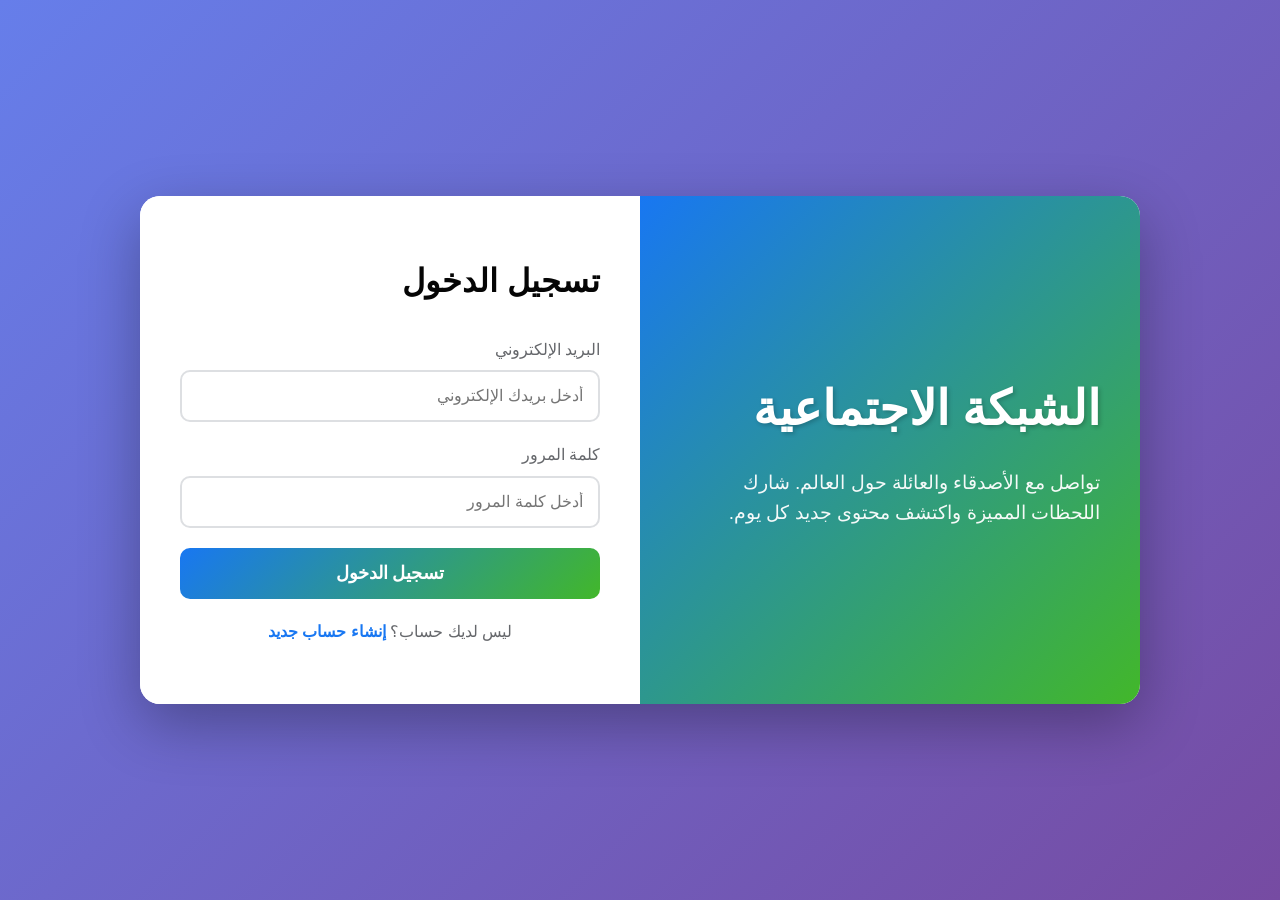
==== commit e37b29a5: "feat: Implement basic Facebook clone UI and functionality Co-authored-by: ttwt09191 <ttwt09191@gmail" ====
--- a/facebook-clone.html
+++ b/facebook-clone.html
@@ -3,7 +3,7 @@
 <head>
     <meta charset="UTF-8">
     <meta name="viewport" content="width=device-width, initial-scale=1.0">
-    <title>فيسبوك - تواصل مع الأصدقاء والعائلة</title>
+    <title>الشبكة الاجتماعية - Facebook Clone</title>
     <link rel="stylesheet" href="https://cdnjs.cloudflare.com/ajax/libs/font-awesome/6.4.0/css/all.min.css">
     <style>
         * {
@@ -12,1295 +12,1681 @@
             box-sizing: border-box;
         }
 
+        :root {
+            --primary-color: #1877f2;
+            --secondary-color: #42b72a;
+            --bg-color: #f0f2f5;
+            --card-bg: #ffffff;
+            --text-primary: #050505;
+            --text-secondary: #65676b;
+            --border-color: #dddfe2;
+            --hover-overlay: #f2f2f2;
+            --shadow: 0 2px 4px rgba(0, 0, 0, 0.1);
+            --shadow-lg: 0 8px 16px rgba(0, 0, 0, 0.15);
+        }
+
         body {
-            font-family: 'Segoe UI', Tahoma, Geneva, Verdana, sans-serif;
+            font-family: -apple-system, BlinkMacSystemFont, 'Segoe UI', Roboto, Oxygen, Ubuntu, Cantarell, sans-serif;
+            background-color: var(--bg-color);
+            color: var(--text-primary);
+            line-height: 1.6;
+        }
+
+        /* Login Page Styles */
+        .login-page {
+            min-height: 100vh;
             background: linear-gradient(135deg, #667eea 0%, #764ba2 100%);
-            min-height: 100vh;
-            direction: rtl;
-        }
-
-        /* Navigation Bar */
-        .navbar {
-            background: linear-gradient(135deg, #1877f2, #42a5f5);
+            display: flex;
+            align-items: center;
+            justify-content: center;
+            padding: 20px;
+        }
+
+        .login-container {
+            background: white;
+            border-radius: 20px;
+            box-shadow: 0 20px 60px rgba(0, 0, 0, 0.3);
+            overflow: hidden;
+            max-width: 1000px;
+            width: 100%;
+            display: grid;
+            grid-template-columns: 1fr 1fr;
+            animation: slideUp 0.5s ease-out;
+        }
+
+        @keyframes slideUp {
+            from {
+                opacity: 0;
+                transform: translateY(30px);
+            }
+            to {
+                opacity: 1;
+                transform: translateY(0);
+            }
+        }
+
+        .login-left {
+            background: linear-gradient(135deg, #1877f2 0%, #42b72a 100%);
+            padding: 60px 40px;
+            color: white;
+            display: flex;
+            flex-direction: column;
+            justify-content: center;
+        }
+
+        .login-left h1 {
+            font-size: 3em;
+            margin-bottom: 20px;
+            text-shadow: 2px 2px 4px rgba(0, 0, 0, 0.2);
+        }
+
+        .login-left p {
+            font-size: 1.2em;
+            opacity: 0.95;
+            line-height: 1.6;
+        }
+
+        .login-right {
+            padding: 60px 40px;
+            background: white;
+        }
+
+        .login-form h2 {
+            color: var(--text-primary);
+            margin-bottom: 30px;
+            font-size: 2em;
+        }
+
+        .form-group {
+            margin-bottom: 20px;
+        }
+
+        .form-group label {
+            display: block;
+            margin-bottom: 8px;
+            color: var(--text-secondary);
+            font-weight: 500;
+        }
+
+        .form-group input {
+            width: 100%;
+            padding: 15px;
+            border: 2px solid var(--border-color);
+            border-radius: 10px;
+            font-size: 1em;
+            transition: all 0.3s;
+            outline: none;
+        }
+
+        .form-group input:focus {
+            border-color: var(--primary-color);
+            box-shadow: 0 0 0 3px rgba(24, 119, 242, 0.1);
+        }
+
+        .btn-primary {
+            width: 100%;
+            padding: 15px;
+            background: linear-gradient(135deg, var(--primary-color), #42b72a);
+            color: white;
+            border: none;
+            border-radius: 10px;
+            font-size: 1.1em;
+            font-weight: 600;
+            cursor: pointer;
+            transition: transform 0.2s, box-shadow 0.2s;
+        }
+
+        .btn-primary:hover {
+            transform: translateY(-2px);
+            box-shadow: 0 8px 16px rgba(24, 119, 242, 0.3);
+        }
+
+        .toggle-form {
+            text-align: center;
+            margin-top: 20px;
+            color: var(--text-secondary);
+        }
+
+        .toggle-form a {
+            color: var(--primary-color);
+            text-decoration: none;
+            font-weight: 600;
+            cursor: pointer;
+        }
+
+        /* Main App Styles */
+        .app {
+            display: none;
+        }
+
+        .app.active {
+            display: block;
+        }
+
+        /* Header */
+        .header {
+            background: var(--card-bg);
+            box-shadow: var(--shadow);
+            position: sticky;
+            top: 0;
+            z-index: 1000;
             padding: 10px 20px;
+        }
+
+        .header-container {
+            max-width: 1920px;
+            margin: 0 auto;
+            display: flex;
+            align-items: center;
+            justify-content: space-between;
+        }
+
+        .header-left {
+            display: flex;
+            align-items: center;
+            gap: 15px;
+        }
+
+        .logo {
+            font-size: 2em;
+            color: var(--primary-color);
+            font-weight: bold;
+            cursor: pointer;
+        }
+
+        .search-bar {
+            display: flex;
+            align-items: center;
+            background: var(--bg-color);
+            padding: 10px 15px;
+            border-radius: 50px;
+            gap: 10px;
+        }
+
+        .search-bar input {
+            border: none;
+            background: transparent;
+            outline: none;
+            width: 240px;
+            font-size: 0.95em;
+        }
+
+        .header-nav {
+            display: flex;
+            gap: 10px;
+            flex: 1;
+            justify-content: center;
+        }
+
+        .nav-item {
+            padding: 12px 40px;
+            cursor: pointer;
+            border-radius: 10px;
+            transition: background 0.2s;
+            color: var(--text-secondary);
+            font-size: 1.5em;
+            position: relative;
+        }
+
+        .nav-item:hover {
+            background: var(--hover-overlay);
+        }
+
+        .nav-item.active {
+            color: var(--primary-color);
+            border-bottom: 3px solid var(--primary-color);
+        }
+
+        .header-right {
+            display: flex;
+            align-items: center;
+            gap: 10px;
+        }
+
+        .icon-btn {
+            width: 40px;
+            height: 40px;
+            border-radius: 50%;
+            background: var(--bg-color);
+            display: flex;
+            align-items: center;
+            justify-content: center;
+            cursor: pointer;
+            transition: all 0.2s;
+            border: none;
+            font-size: 1.2em;
+            color: var(--text-primary);
+        }
+
+        .icon-btn:hover {
+            background: var(--hover-overlay);
+            transform: scale(1.05);
+        }
+
+        .profile-btn {
+            display: flex;
+            align-items: center;
+            gap: 8px;
+            padding: 5px 10px;
+            border-radius: 50px;
+            cursor: pointer;
+            transition: background 0.2s;
+        }
+
+        .profile-btn:hover {
+            background: var(--hover-overlay);
+        }
+
+        .profile-pic {
+            width: 36px;
+            height: 36px;
+            border-radius: 50%;
+            background: linear-gradient(135deg, #667eea 0%, #764ba2 100%);
+            display: flex;
+            align-items: center;
+            justify-content: center;
+            color: white;
+            font-weight: bold;
+        }
+
+        /* Main Content */
+        .main-content {
+            max-width: 1920px;
+            margin: 0 auto;
+            padding: 20px;
+            display: grid;
+            grid-template-columns: 280px 1fr 320px;
+            gap: 20px;
+        }
+
+        /* Sidebar */
+        .sidebar {
+            position: sticky;
+            top: 80px;
+            height: fit-content;
+        }
+
+        .sidebar-item {
+            display: flex;
+            align-items: center;
+            gap: 12px;
+            padding: 12px;
+            border-radius: 10px;
+            cursor: pointer;
+            transition: background 0.2s;
+            font-weight: 500;
+        }
+
+        .sidebar-item:hover {
+            background: var(--hover-overlay);
+        }
+
+        .sidebar-item i {
+            width: 36px;
+            height: 36px;
+            display: flex;
+            align-items: center;
+            justify-content: center;
+            font-size: 1.3em;
+            color: var(--primary-color);
+        }
+
+        /* Feed */
+        .feed {
+            max-width: 680px;
+            margin: 0 auto;
+        }
+
+        .card {
+            background: var(--card-bg);
+            border-radius: 10px;
+            box-shadow: var(--shadow);
+            margin-bottom: 20px;
+            overflow: hidden;
+        }
+
+        /* Create Post */
+        .create-post {
+            padding: 15px;
+        }
+
+        .create-post-top {
+            display: flex;
+            gap: 10px;
+            margin-bottom: 15px;
+        }
+
+        .create-post-input {
+            flex: 1;
+            padding: 12px 20px;
+            background: var(--bg-color);
+            border: none;
+            border-radius: 50px;
+            outline: none;
+            cursor: pointer;
+            transition: background 0.2s;
+        }
+
+        .create-post-input:hover {
+            background: var(--hover-overlay);
+        }
+
+        .post-divider {
+            height: 1px;
+            background: var(--border-color);
+            margin: 15px 0;
+        }
+
+        .post-options {
+            display: flex;
+            justify-content: space-around;
+        }
+
+        .post-option {
+            display: flex;
+            align-items: center;
+            gap: 8px;
+            padding: 10px 20px;
+            border-radius: 8px;
+            cursor: pointer;
+            transition: background 0.2s;
+            font-weight: 500;
+        }
+
+        .post-option:hover {
+            background: var(--hover-overlay);
+        }
+
+        .post-option i {
+            font-size: 1.3em;
+        }
+
+        .post-option.video i { color: #f02849; }
+        .post-option.photo i { color: #45bd62; }
+        .post-option.feeling i { color: #f7b928; }
+
+        /* Stories */
+        .stories {
+            padding: 15px;
+            display: flex;
+            gap: 10px;
+            overflow-x: auto;
+        }
+
+        .story {
+            min-width: 110px;
+            height: 190px;
+            border-radius: 15px;
+            position: relative;
+            cursor: pointer;
+            overflow: hidden;
+            transition: transform 0.2s;
+        }
+
+        .story:hover {
+            transform: scale(1.05);
+        }
+
+        .story-img {
+            width: 100%;
+            height: 100%;
+            object-fit: cover;
+        }
+
+        .story-create {
+            background: white;
+            display: flex;
+            flex-direction: column;
+            align-items: center;
+            justify-content: flex-end;
+            padding-bottom: 20px;
+        }
+
+        .story-create-btn {
+            width: 40px;
+            height: 40px;
+            border-radius: 50%;
+            background: var(--primary-color);
+            color: white;
+            display: flex;
+            align-items: center;
+            justify-content: center;
+            font-size: 1.5em;
+            margin-top: -20px;
+            border: 4px solid white;
+        }
+
+        .story-profile {
+            position: absolute;
+            top: 10px;
+            left: 10px;
+            width: 40px;
+            height: 40px;
+            border-radius: 50%;
+            border: 3px solid var(--primary-color);
+            background: linear-gradient(135deg, #667eea 0%, #764ba2 100%);
+            display: flex;
+            align-items: center;
+            justify-content: center;
+            color: white;
+            font-weight: bold;
+        }
+
+        .story-name {
+            position: absolute;
+            bottom: 10px;
+            left: 10px;
+            color: white;
+            font-weight: 600;
+            font-size: 0.9em;
+            text-shadow: 0 2px 4px rgba(0, 0, 0, 0.5);
+        }
+
+        /* Post */
+        .post {
+            padding: 15px;
+        }
+
+        .post-header {
+            display: flex;
+            align-items: center;
+            gap: 10px;
+            margin-bottom: 15px;
+        }
+
+        .post-info {
+            flex: 1;
+        }
+
+        .post-author {
+            font-weight: 600;
+            font-size: 0.95em;
+        }
+
+        .post-time {
+            color: var(--text-secondary);
+            font-size: 0.85em;
+        }
+
+        .post-content {
+            margin-bottom: 15px;
+            line-height: 1.5;
+        }
+
+        .post-image {
+            width: calc(100% + 30px);
+            margin: 0 -15px 15px -15px;
+            max-height: 500px;
+            object-fit: cover;
+        }
+
+        .post-stats {
+            display: flex;
+            justify-content: space-between;
+            padding: 10px 0;
+            border-bottom: 1px solid var(--border-color);
+            margin-bottom: 5px;
+            color: var(--text-secondary);
+            font-size: 0.9em;
+        }
+
+        .post-stats-item {
+            cursor: pointer;
+            transition: text-decoration 0.2s;
+        }
+
+        .post-stats-item:hover {
+            text-decoration: underline;
+        }
+
+        .post-actions {
+            display: flex;
+            justify-content: space-around;
+        }
+
+        .post-action {
+            flex: 1;
+            display: flex;
+            align-items: center;
+            justify-content: center;
+            gap: 8px;
+            padding: 10px;
+            border-radius: 8px;
+            cursor: pointer;
+            transition: background 0.2s;
+            font-weight: 600;
+            color: var(--text-secondary);
+        }
+
+        .post-action:hover {
+            background: var(--hover-overlay);
+        }
+
+        .post-action.liked {
+            color: var(--primary-color);
+        }
+
+        .post-action i {
+            font-size: 1.2em;
+        }
+
+        /* Comments Section */
+        .comments-section {
+            margin-top: 15px;
+            border-top: 1px solid var(--border-color);
+            padding-top: 15px;
+        }
+
+        .comment {
+            display: flex;
+            gap: 10px;
+            margin-bottom: 15px;
+        }
+
+        .comment-content {
+            background: var(--bg-color);
+            padding: 10px 15px;
+            border-radius: 18px;
+            flex: 1;
+        }
+
+        .comment-author {
+            font-weight: 600;
+            font-size: 0.9em;
+            margin-bottom: 3px;
+        }
+
+        .comment-text {
+            font-size: 0.9em;
+        }
+
+        .comment-input-wrapper {
+            display: flex;
+            gap: 10px;
+            margin-top: 10px;
+        }
+
+        .comment-input {
+            flex: 1;
+            padding: 10px 15px;
+            background: var(--bg-color);
+            border: none;
+            border-radius: 50px;
+            outline: none;
+        }
+
+        /* Right Sidebar */
+        .right-sidebar {
+            position: sticky;
+            top: 80px;
+            height: fit-content;
+        }
+
+        .sidebar-section {
+            background: var(--card-bg);
+            border-radius: 10px;
+            padding: 15px;
+            margin-bottom: 20px;
+            box-shadow: var(--shadow);
+        }
+
+        .sidebar-title {
+            font-weight: 600;
+            margin-bottom: 15px;
+            color: var(--text-secondary);
+        }
+
+        .contact-item {
+            display: flex;
+            align-items: center;
+            gap: 10px;
+            padding: 10px;
+            border-radius: 10px;
+            cursor: pointer;
+            transition: background 0.2s;
+            position: relative;
+        }
+
+        .contact-item:hover {
+            background: var(--hover-overlay);
+        }
+
+        .contact-status {
+            position: absolute;
+            bottom: 8px;
+            right: 8px;
+            width: 12px;
+            height: 12px;
+            border-radius: 50%;
+            background: #31a24c;
+            border: 2px solid white;
+        }
+
+        /* Messenger */
+        .messenger-popup {
+            position: fixed;
+            bottom: 0;
+            right: 80px;
+            width: 350px;
+            height: 500px;
+            background: var(--card-bg);
+            border-radius: 10px 10px 0 0;
+            box-shadow: var(--shadow-lg);
+            display: none;
+            flex-direction: column;
+            z-index: 1000;
+        }
+
+        .messenger-popup.active {
+            display: flex;
+        }
+
+        .messenger-header {
+            padding: 15px;
+            border-bottom: 1px solid var(--border-color);
+            display: flex;
+            align-items: center;
+            justify-content: space-between;
+        }
+
+        .messenger-body {
+            flex: 1;
+            padding: 15px;
+            overflow-y: auto;
+        }
+
+        .message {
+            margin-bottom: 15px;
+            display: flex;
+            gap: 10px;
+        }
+
+        .message.own {
+            flex-direction: row-reverse;
+        }
+
+        .message-bubble {
+            background: var(--bg-color);
+            padding: 10px 15px;
+            border-radius: 18px;
+            max-width: 70%;
+        }
+
+        .message.own .message-bubble {
+            background: var(--primary-color);
+            color: white;
+        }
+
+        .messenger-footer {
+            padding: 15px;
+            border-top: 1px solid var(--border-color);
+            display: flex;
+            gap: 10px;
+        }
+
+        .messenger-input {
+            flex: 1;
+            padding: 10px 15px;
+            background: var(--bg-color);
+            border: none;
+            border-radius: 50px;
+            outline: none;
+        }
+
+        /* Modal for Create Post */
+        .modal {
+            display: none;
             position: fixed;
             top: 0;
+            left: 0;
             width: 100%;
-            z-index: 1000;
-            box-shadow: 0 2px 20px rgba(0,0,0,0.1);
-            backdrop-filter: blur(10px);
-        }
-
-        .nav-container {
-            display: flex;
+            height: 100%;
+            background: rgba(0, 0, 0, 0.7);
+            z-index: 2000;
+            align-items: center;
+            justify-content: center;
+        }
+
+        .modal.active {
+            display: flex;
+        }
+
+        .modal-content {
+            background: var(--card-bg);
+            border-radius: 10px;
+            width: 90%;
+            max-width: 500px;
+            max-height: 90vh;
+            overflow-y: auto;
+        }
+
+        .modal-header {
+            padding: 20px;
+            border-bottom: 1px solid var(--border-color);
+            display: flex;
+            align-items: center;
             justify-content: space-between;
-            align-items: center;
-            max-width: 1200px;
-            margin: 0 auto;
-        }
-
-        .logo {
-            font-size: 32px;
-            font-weight: bold;
+        }
+
+        .modal-title {
+            font-size: 1.3em;
+            font-weight: 600;
+        }
+
+        .modal-close {
+            width: 36px;
+            height: 36px;
+            border-radius: 50%;
+            background: var(--bg-color);
+            display: flex;
+            align-items: center;
+            justify-content: center;
+            cursor: pointer;
+            border: none;
+            font-size: 1.2em;
+        }
+
+        .modal-body {
+            padding: 20px;
+        }
+
+        .modal-user {
+            display: flex;
+            align-items: center;
+            gap: 10px;
+            margin-bottom: 20px;
+        }
+
+        .modal-textarea {
+            width: 100%;
+            border: none;
+            outline: none;
+            font-size: 1.1em;
+            resize: none;
+            min-height: 150px;
+            font-family: inherit;
+        }
+
+        .modal-footer {
+            padding: 20px;
+            border-top: 1px solid var(--border-color);
+        }
+
+        .btn-post {
+            width: 100%;
+            padding: 12px;
+            background: var(--primary-color);
             color: white;
-            text-decoration: none;
-            background: linear-gradient(45deg, #ff6b6b, #4ecdc4);
-            -webkit-background-clip: text;
-            -webkit-text-fill-color: transparent;
-            animation: glow 2s ease-in-out infinite alternate;
-        }
-
-        @keyframes glow {
-            from { filter: drop-shadow(0 0 5px rgba(255,255,255,0.5)); }
-            to { filter: drop-shadow(0 0 20px rgba(255,255,255,0.8)); }
-        }
-
-        .search-box {
+            border: none;
+            border-radius: 8px;
+            font-size: 1em;
+            font-weight: 600;
+            cursor: pointer;
+            transition: background 0.2s;
+        }
+
+        .btn-post:hover {
+            background: #166fe5;
+        }
+
+        .btn-post:disabled {
+            background: var(--border-color);
+            cursor: not-allowed;
+        }
+
+        /* Notifications Dropdown */
+        .dropdown {
+            position: absolute;
+            top: 60px;
+            right: 0;
+            width: 360px;
+            background: var(--card-bg);
+            border-radius: 10px;
+            box-shadow: var(--shadow-lg);
+            display: none;
+            max-height: 500px;
+            overflow-y: auto;
+        }
+
+        .dropdown.active {
+            display: block;
+        }
+
+        .dropdown-header {
+            padding: 15px 20px;
+            border-bottom: 1px solid var(--border-color);
+            font-size: 1.3em;
+            font-weight: 600;
+        }
+
+        .notification-item {
+            padding: 15px 20px;
+            display: flex;
+            gap: 15px;
+            cursor: pointer;
+            transition: background 0.2s;
+        }
+
+        .notification-item:hover {
+            background: var(--hover-overlay);
+        }
+
+        .notification-item.unread {
+            background: #e7f3ff;
+        }
+
+        .notification-content {
             flex: 1;
-            max-width: 400px;
-            margin: 0 20px;
-            position: relative;
-        }
-
-        .search-box input {
-            width: 100%;
-            padding: 12px 20px 12px 50px;
-            border: none;
-            border-radius: 25px;
-            background: rgba(255,255,255,0.9);
-            font-size: 16px;
-            transition: all 0.3s ease;
-        }
-
-        .search-box input:focus {
-            outline: none;
-            background: white;
-            box-shadow: 0 0 20px rgba(255,255,255,0.3);
-            transform: scale(1.02);
-        }
-
-        .search-box i {
-            position: absolute;
-            left: 20px;
-            top: 50%;
-            transform: translateY(-50%);
-            color: #666;
-        }
-
-        .nav-icons {
-            display: flex;
-            gap: 15px;
-        }
-
-        .nav-icon {
-            width: 45px;
-            height: 45px;
-            background: rgba(255,255,255,0.2);
+        }
+
+        .notification-text {
+            font-size: 0.95em;
+            line-height: 1.4;
+        }
+
+        .notification-time {
+            color: var(--primary-color);
+            font-size: 0.85em;
+            margin-top: 5px;
+        }
+
+        /* Responsive Design */
+        @media (max-width: 1200px) {
+            .main-content {
+                grid-template-columns: 1fr;
+            }
+
+            .sidebar,
+            .right-sidebar {
+                display: none;
+            }
+        }
+
+        @media (max-width: 768px) {
+            .login-container {
+                grid-template-columns: 1fr;
+            }
+
+            .login-left {
+                display: none;
+            }
+
+            .header-nav {
+                display: none;
+            }
+
+            .search-bar input {
+                width: 150px;
+            }
+        }
+
+        /* Animations */
+        @keyframes fadeIn {
+            from {
+                opacity: 0;
+            }
+            to {
+                opacity: 1;
+            }
+        }
+
+        @keyframes slideIn {
+            from {
+                transform: translateX(100%);
+            }
+            to {
+                transform: translateX(0);
+            }
+        }
+
+        .post {
+            animation: fadeIn 0.3s ease-in;
+        }
+
+        /* Loading Spinner */
+        .spinner {
+            border: 3px solid var(--border-color);
+            border-top: 3px solid var(--primary-color);
             border-radius: 50%;
-            display: flex;
-            align-items: center;
-            justify-content: center;
-            color: white;
-            font-size: 18px;
-            cursor: pointer;
-            transition: all 0.3s ease;
-            position: relative;
-        }
-
-        .nav-icon:hover {
-            background: rgba(255,255,255,0.3);
-            transform: translateY(-2px);
-            box-shadow: 0 5px 15px rgba(0,0,0,0.2);
-        }
-
-        .notification-badge {
+            width: 40px;
+            height: 40px;
+            animation: spin 1s linear infinite;
+            margin: 20px auto;
+        }
+
+        @keyframes spin {
+            0% { transform: rotate(0deg); }
+            100% { transform: rotate(360deg); }
+        }
+
+        /* Badges */
+        .badge {
             position: absolute;
             top: -5px;
             right: -5px;
-            background: #ff4757;
+            background: #f02849;
             color: white;
             border-radius: 50%;
             width: 20px;
             height: 20px;
-            font-size: 12px;
             display: flex;
             align-items: center;
             justify-content: center;
-            animation: pulse 2s infinite;
-        }
-
-        @keyframes pulse {
-            0% { transform: scale(1); }
-            50% { transform: scale(1.1); }
-            100% { transform: scale(1); }
-        }
-
-        /* Main Container */
-        .main-container {
+            font-size: 0.75em;
+            font-weight: 600;
+        }
+
+        /* Emoji Picker */
+        .emoji-picker {
+            display: none;
+            position: absolute;
+            bottom: 60px;
+            right: 20px;
+            background: var(--card-bg);
+            padding: 15px;
+            border-radius: 10px;
+            box-shadow: var(--shadow-lg);
+            grid-template-columns: repeat(8, 1fr);
+            gap: 10px;
+        }
+
+        .emoji-picker.active {
             display: grid;
-            grid-template-columns: 300px 1fr 300px;
-            gap: 20px;
-            max-width: 1200px;
-            margin: 80px auto 0;
-            padding: 20px;
-        }
-
-        /* Left Sidebar */
-        .left-sidebar {
-            background: rgba(255,255,255,0.95);
-            border-radius: 20px;
-            padding: 20px;
-            height: fit-content;
-            box-shadow: 0 10px 30px rgba(0,0,0,0.1);
-            backdrop-filter: blur(10px);
-        }
-
-        .profile-card {
-            text-align: center;
-            margin-bottom: 30px;
-            padding: 20px;
-            background: linear-gradient(135deg, #667eea, #764ba2);
-            border-radius: 15px;
-            color: white;
-        }
-
-        .profile-pic {
-            width: 80px;
-            height: 80px;
-            border-radius: 50%;
-            margin: 0 auto 15px;
-            border: 4px solid white;
-            box-shadow: 0 5px 15px rgba(0,0,0,0.2);
-            background: linear-gradient(45deg, #ff6b6b, #4ecdc4);
-            display: flex;
-            align-items: center;
-            justify-content: center;
-            font-size: 24px;
-            animation: rotate 10s linear infinite;
-        }
-
-        @keyframes rotate {
-            from { transform: rotate(0deg); }
-            to { transform: rotate(360deg); }
-        }
-
-        .menu-item {
-            display: flex;
-            align-items: center;
-            padding: 15px;
-            margin: 5px 0;
-            border-radius: 12px;
+        }
+
+        .emoji {
+            font-size: 1.5em;
             cursor: pointer;
-            transition: all 0.3s ease;
-            color: #333;
-        }
-
-        .menu-item:hover {
-            background: linear-gradient(135deg, #667eea, #764ba2);
-            color: white;
-            transform: translateX(-5px);
-            box-shadow: 0 5px 15px rgba(0,0,0,0.2);
-        }
-
-        .menu-item i {
-            margin-left: 15px;
-            font-size: 20px;
-            width: 25px;
-        }
-
-        /* Main Feed */
-        .main-feed {
-            background: rgba(255,255,255,0.95);
-            border-radius: 20px;
-            padding: 20px;
-            box-shadow: 0 10px 30px rgba(0,0,0,0.1);
-            backdrop-filter: blur(10px);
-        }
-
-        .post-creator {
-            background: linear-gradient(135deg, #667eea, #764ba2);
-            padding: 20px;
-            border-radius: 15px;
-            margin-bottom: 20px;
-            color: white;
-        }
-
-        .post-input {
-            display: flex;
-            gap: 15px;
-            margin-bottom: 15px;
-        }
-
-        .post-input img {
-            width: 50px;
-            height: 50px;
-            border-radius: 50%;
-            border: 3px solid white;
-        }
-
-        .post-input textarea {
-            flex: 1;
-            padding: 15px;
-            border: none;
-            border-radius: 15px;
-            resize: none;
-            font-size: 16px;
-            background: rgba(255,255,255,0.9);
-            transition: all 0.3s ease;
-        }
-
-        .post-input textarea:focus {
-            outline: none;
-            background: white;
-            box-shadow: 0 0 20px rgba(255,255,255,0.3);
-        }
-
-        .post-actions {
-            display: flex;
-            gap: 15px;
-            justify-content: center;
-        }
-
-        .post-action {
-            padding: 10px 20px;
-            background: rgba(255,255,255,0.2);
-            border: none;
-            border-radius: 25px;
-            color: white;
-            cursor: pointer;
-            transition: all 0.3s ease;
-            display: flex;
-            align-items: center;
-            gap: 8px;
-        }
-
-        .post-action:hover {
-            background: rgba(255,255,255,0.3);
-            transform: translateY(-2px);
-        }
-
-        /* Posts */
-        .post {
-            background: white;
-            border-radius: 15px;
-            margin-bottom: 20px;
-            box-shadow: 0 5px 20px rgba(0,0,0,0.1);
-            overflow: hidden;
-            transition: all 0.3s ease;
-        }
-
-        .post:hover {
-            transform: translateY(-5px);
-            box-shadow: 0 15px 40px rgba(0,0,0,0.15);
-        }
-
-        .post-header {
-            padding: 20px;
-            display: flex;
-            align-items: center;
-            gap: 15px;
-        }
-
-        .post-avatar {
-            width: 50px;
-            height: 50px;
-            border-radius: 50%;
-            background: linear-gradient(45deg, #ff6b6b, #4ecdc4);
-            display: flex;
-            align-items: center;
-            justify-content: center;
-            color: white;
-            font-weight: bold;
-        }
-
-        .post-info h3 {
-            margin-bottom: 5px;
-            color: #333;
-        }
-
-        .post-time {
-            color: #666;
-            font-size: 14px;
-        }
-
-        .post-content {
-            padding: 0 20px 20px;
-            color: #333;
-            line-height: 1.6;
-        }
-
-        .post-image {
-            width: 100%;
-            height: 300px;
-            background: linear-gradient(45deg, #667eea, #764ba2);
-            display: flex;
-            align-items: center;
-            justify-content: center;
-            color: white;
-            font-size: 24px;
-        }
-
-        .post-stats {
-            padding: 15px 20px;
-            border-top: 1px solid #eee;
-            display: flex;
-            justify-content: space-between;
-            color: #666;
-        }
-
-        .post-reactions {
-            display: flex;
-            gap: 20px;
-            padding: 15px 20px;
-            border-top: 1px solid #eee;
-        }
-
-        .reaction-btn {
-            flex: 1;
-            padding: 10px;
-            background: none;
-            border: none;
-            border-radius: 8px;
-            cursor: pointer;
-            transition: all 0.3s ease;
-            display: flex;
-            align-items: center;
-            justify-content: center;
-            gap: 8px;
-        }
-
-        .reaction-btn:hover {
-            background: #f0f2f5;
-        }
-
-        .like-btn:hover {
-            color: #1877f2;
-            background: rgba(24, 119, 242, 0.1);
-        }
-
-        .comment-btn:hover {
-            color: #42a5f5;
-            background: rgba(66, 165, 245, 0.1);
-        }
-
-        .share-btn:hover {
-            color: #00c851;
-            background: rgba(0, 200, 81, 0.1);
-        }
-
-        /* Right Sidebar */
-        .right-sidebar {
-            background: rgba(255,255,255,0.95);
-            border-radius: 20px;
-            padding: 20px;
-            height: fit-content;
-            box-shadow: 0 10px 30px rgba(0,0,0,0.1);
-            backdrop-filter: blur(10px);
-        }
-
-        .sidebar-section {
-            margin-bottom: 30px;
-        }
-
-        .sidebar-title {
-            font-size: 18px;
-            font-weight: bold;
-            margin-bottom: 15px;
-            color: #333;
-            padding-bottom: 10px;
-            border-bottom: 2px solid #667eea;
-        }
-
-        .friend-item {
-            display: flex;
-            align-items: center;
-            gap: 12px;
-            padding: 10px;
-            border-radius: 10px;
-            cursor: pointer;
-            transition: all 0.3s ease;
-            margin-bottom: 10px;
-        }
-
-        .friend-item:hover {
-            background: linear-gradient(135deg, rgba(102, 126, 234, 0.1), rgba(118, 75, 162, 0.1));
-            transform: translateX(-5px);
-        }
-
-        .friend-avatar {
-            width: 40px;
-            height: 40px;
-            border-radius: 50%;
-            background: linear-gradient(45deg, #ff6b6b, #4ecdc4);
-            display: flex;
-            align-items: center;
-            justify-content: center;
-            color: white;
-            font-weight: bold;
-        }
-
-        .online-indicator {
-            width: 12px;
-            height: 12px;
-            background: #00c851;
-            border-radius: 50%;
-            border: 2px solid white;
-            position: relative;
-            margin-right: -15px;
-            z-index: 1;
-        }
-
-        /* Responsive Design */
-        @media (max-width: 768px) {
-            .main-container {
-                grid-template-columns: 1fr;
-                gap: 10px;
-                padding: 10px;
-            }
-
-            .left-sidebar,
-            .right-sidebar {
-                display: none;
-            }
-
-            .navbar {
-                padding: 10px;
-            }
-
-            .nav-container {
-                flex-direction: column;
-                gap: 10px;
-            }
-
-            .search-box {
-                order: 2;
-                margin: 0;
-                max-width: none;
-            }
-        }
-
-        /* Animations */
-        @keyframes fadeInUp {
-            from {
-                opacity: 0;
-                transform: translateY(30px);
-            }
-            to {
-                opacity: 1;
-                transform: translateY(0);
-            }
-        }
-
-        .post {
-            animation: fadeInUp 0.6s ease-out;
-        }
-
-        /* Custom Scrollbar */
-        ::-webkit-scrollbar {
-            width: 8px;
-        }
-
-        ::-webkit-scrollbar-track {
-            background: rgba(255,255,255,0.1);
-            border-radius: 10px;
-        }
-
-        ::-webkit-scrollbar-thumb {
-            background: linear-gradient(135deg, #667eea, #764ba2);
-            border-radius: 10px;
-        }
-
-        ::-webkit-scrollbar-thumb:hover {
-            background: linear-gradient(135deg, #5a6fd8, #6a4190);
-        }
-
-        /* Loading Animation */
-        .loading {
-            display: inline-block;
-            width: 20px;
-            height: 20px;
-            border: 3px solid rgba(255,255,255,0.3);
-            border-radius: 50%;
-            border-top-color: #fff;
-            animation: spin 1s ease-in-out infinite;
-        }
-
-        @keyframes spin {
-            to { transform: rotate(360deg); }
-        }
-
-        /* Modal Styles */
-        .modal {
-            display: none;
-            position: fixed;
-            z-index: 2000;
-            left: 0;
-            top: 0;
-            width: 100%;
-            height: 100%;
-            background-color: rgba(0,0,0,0.8);
-            backdrop-filter: blur(5px);
-        }
-
-        .modal-content {
-            background: white;
-            margin: 5% auto;
-            padding: 30px;
-            border-radius: 20px;
-            width: 90%;
-            max-width: 500px;
-            position: relative;
-            animation: modalSlideIn 0.3s ease-out;
-        }
-
-        @keyframes modalSlideIn {
-            from {
-                opacity: 0;
-                transform: translateY(-50px);
-            }
-            to {
-                opacity: 1;
-                transform: translateY(0);
-            }
-        }
-
-        .close {
-            position: absolute;
-            right: 20px;
-            top: 20px;
-            font-size: 28px;
-            font-weight: bold;
-            cursor: pointer;
-            color: #aaa;
-        }
-
-        .close:hover {
-            color: #000;
+            transition: transform 0.2s;
+        }
+
+        .emoji:hover {
+            transform: scale(1.3);
         }
     </style>
 </head>
 <body>
-    <!-- Navigation Bar -->
-    <nav class="navbar">
-        <div class="nav-container">
-            <a href="#" class="logo">فيسبوك</a>
-            
-            <div class="search-box">
-                <i class="fas fa-search"></i>
-                <input type="text" placeholder="ابحث في فيسبوك...">
+    <!-- Login Page -->
+    <div class="login-page" id="loginPage">
+        <div class="login-container">
+            <div class="login-left">
+                <h1>الشبكة الاجتماعية</h1>
+                <p>تواصل مع الأصدقاء والعائلة حول العالم. شارك اللحظات المميزة واكتشف محتوى جديد كل يوم.</p>
             </div>
-            
-            <div class="nav-icons">
-                <div class="nav-icon" onclick="showNotifications()">
-                    <i class="fas fa-home"></i>
-                </div>
-                <div class="nav-icon">
-                    <i class="fas fa-user-friends"></i>
-                    <span class="notification-badge">3</span>
-                </div>
-                <div class="nav-icon">
-                    <i class="fas fa-bell"></i>
-                    <span class="notification-badge">7</span>
-                </div>
-                <div class="nav-icon">
-                    <i class="fas fa-envelope"></i>
-                    <span class="notification-badge">2</span>
-                </div>
-                <div class="nav-icon" onclick="showProfile()">
-                    <i class="fas fa-user"></i>
-                </div>
-            </div>
-        </div>
-    </nav>
-
-    <!-- Main Container -->
-    <div class="main-container">
-        <!-- Left Sidebar -->
-        <aside class="left-sidebar">
-            <div class="profile-card">
-                <div class="profile-pic">
-                    <i class="fas fa-user"></i>
-                </div>
-                <h3>أحمد محمد</h3>
-                <p>مطور ويب</p>
-            </div>
-            
-            <div class="menu-item" onclick="showFeed()">
-                <i class="fas fa-newspaper"></i>
-                <span>آخر الأخبار</span>
-            </div>
-            <div class="menu-item">
-                <i class="fas fa-user-friends"></i>
-                <span>الأصدقاء</span>
-            </div>
-            <div class="menu-item">
-                <i class="fas fa-users"></i>
-                <span>المجموعات</span>
-            </div>
-            <div class="menu-item">
-                <i class="fas fa-calendar-alt"></i>
-                <span>الأحداث</span>
-            </div>
-            <div class="menu-item">
-                <i class="fas fa-bookmark"></i>
-                <span>المحفوظات</span>
-            </div>
-            <div class="menu-item">
-                <i class="fas fa-clock"></i>
-                <span>الذكريات</span>
-            </div>
-            <div class="menu-item">
-                <i class="fas fa-store"></i>
-                <span>المتجر</span>
-            </div>
-            <div class="menu-item">
-                <i class="fas fa-gamepad"></i>
-                <span>الألعاب</span>
-            </div>
-        </aside>
-
-        <!-- Main Feed -->
-        <main class="main-feed">
-            <!-- Post Creator -->
-            <div class="post-creator">
-                <div class="post-input">
-                    <div class="profile-pic" style="width: 50px; height: 50px; font-size: 16px;">
-                        <i class="fas fa-user"></i>
-                    </div>
-                    <textarea placeholder="ما الذي تفكر فيه؟" rows="3" id="postText"></textarea>
-                </div>
-                <div class="post-actions">
-                    <button class="post-action" onclick="addPhoto()">
-                        <i class="fas fa-camera"></i>
-                        صورة/فيديو
-                    </button>
-                    <button class="post-action" onclick="addFeeling()">
-                        <i class="fas fa-smile"></i>
-                        مشاعر/نشاط
-                    </button>
-                    <button class="post-action" onclick="createPost()">
-                        <i class="fas fa-paper-plane"></i>
-                        نشر
-                    </button>
-                </div>
-            </div>
-
-            <!-- Posts Feed -->
-            <div id="postsContainer">
-                <!-- Sample Posts -->
-                <article class="post">
-                    <div class="post-header">
-                        <div class="post-avatar">س</div>
-                        <div class="post-info">
-                            <h3>سارة أحمد</h3>
-                            <span class="post-time">منذ ساعتين</span>
-                        </div>
-                    </div>
-                    <div class="post-content">
-                        <p>يوم رائع في الحديقة مع الأصدقاء! الطقس جميل والأجواء مثالية للنزهة 🌞🌳</p>
-                    </div>
-                    <div class="post-image">
-                        <i class="fas fa-image"></i>
-                        <span>صورة جميلة من الحديقة</span>
-                    </div>
-                    <div class="post-stats">
-                        <span>❤️ 24 إعجاب</span>
-                        <span>💬 8 تعليقات</span>
-                        <span>🔄 3 مشاركات</span>
-                    </div>
-                    <div class="post-reactions">
-                        <button class="reaction-btn like-btn" onclick="toggleLike(this)">
-                            <i class="fas fa-thumbs-up"></i>
-                            إعجاب
-                        </button>
-                        <button class="reaction-btn comment-btn" onclick="showComments(this)">
-                            <i class="fas fa-comment"></i>
-                            تعليق
-                        </button>
-                        <button class="reaction-btn share-btn" onclick="sharePost(this)">
-                            <i class="fas fa-share"></i>
-                            مشاركة
-                        </button>
-                    </div>
-                </article>
-
-                <article class="post">
-                    <div class="post-header">
-                        <div class="post-avatar">م</div>
-                        <div class="post-info">
-                            <h3>محمد علي</h3>
-                            <span class="post-time">منذ 4 ساعات</span>
-                        </div>
-                    </div>
-                    <div class="post-content">
-                        <p>انتهيت للتو من قراءة كتاب رائع عن التطوير الشخصي. أنصح الجميع بقراءته! 📚✨</p>
-                    </div>
-                    <div class="post-stats">
-                        <span>❤️ 15 إعجاب</span>
-                        <span>💬 5 تعليقات</span>
-                        <span>🔄 2 مشاركة</span>
-                    </div>
-                    <div class="post-reactions">
-                        <button class="reaction-btn like-btn" onclick="toggleLike(this)">
-                            <i class="fas fa-thumbs-up"></i>
-                            إعجاب
-                        </button>
-                        <button class="reaction-btn comment-btn" onclick="showComments(this)">
-                            <i class="fas fa-comment"></i>
-                            تعليق
-                        </button>
-                        <button class="reaction-btn share-btn" onclick="sharePost(this)">
-                            <i class="fas fa-share"></i>
-                            مشاركة
-                        </button>
-                    </div>
-                </article>
-
-                <article class="post">
-                    <div class="post-header">
-                        <div class="post-avatar">ف</div>
-                        <div class="post-info">
-                            <h3>فاطمة حسن</h3>
-                            <span class="post-time">منذ 6 ساعات</span>
-                        </div>
-                    </div>
-                    <div class="post-content">
-                        <p>تجربة طبخ جديدة اليوم! جربت وصفة المعكرونة الإيطالية وكانت النتيجة مذهلة 🍝👩‍🍳</p>
-                    </div>
-                    <div class="post-image">
-                        <i class="fas fa-utensils"></i>
-                        <span>صورة الطبق اللذيذ</span>
-                    </div>
-                    <div class="post-stats">
-                        <span>❤️ 32 إعجاب</span>
-                        <span>💬 12 تعليق</span>
-                        <span>🔄 5 مشاركات</span>
-                    </div>
-                    <div class="post-reactions">
-                        <button class="reaction-btn like-btn" onclick="toggleLike(this)">
-                            <i class="fas fa-thumbs-up"></i>
-                            إعجاب
-                        </button>
-                        <button class="reaction-btn comment-btn" onclick="showComments(this)">
-                            <i class="fas fa-comment"></i>
-                            تعليق
-                        </button>
-                        <button class="reaction-btn share-btn" onclick="sharePost(this)">
-                            <i class="fas fa-share"></i>
-                            مشاركة
-                        </button>
-                    </div>
-                </article>
-            </div>
-        </main>
-
-        <!-- Right Sidebar -->
-        <aside class="right-sidebar">
-            <div class="sidebar-section">
-                <h3 class="sidebar-title">الأصدقاء المتصلون</h3>
-                <div class="friend-item">
-                    <div class="friend-avatar">أ</div>
-                    <div class="online-indicator"></div>
-                    <span>أحمد محمود</span>
-                </div>
-                <div class="friend-item">
-                    <div class="friend-avatar">ل</div>
-                    <div class="online-indicator"></div>
-                    <span>ليلى سعد</span>
-                </div>
-                <div class="friend-item">
-                    <div class="friend-avatar">ك</div>
-                    <div class="online-indicator"></div>
-                    <span>كريم عبدالله</span>
-                </div>
-                <div class="friend-item">
-                    <div class="friend-avatar">ن</div>
-                    <div class="online-indicator"></div>
-                    <span>نور الدين</span>
-                </div>
-            </div>
-
-            <div class="sidebar-section">
-                <h3 class="sidebar-title">اقتراحات الصداقة</h3>
-                <div class="friend-item">
-                    <div class="friend-avatar">ه</div>
-                    <div>
-                        <div>هدى محمد</div>
-                        <small style="color: #666;">5 أصدقاء مشتركين</small>
-                    </div>
-                </div>
-                <div class="friend-item">
-                    <div class="friend-avatar">ع</div>
-                    <div>
-                        <div>عمر حسام</div>
-                        <small style="color: #666;">3 أصدقاء مشتركين</small>
-                    </div>
-                </div>
-            </div>
-
-            <div class="sidebar-section">
-                <h3 class="sidebar-title">الأحداث القادمة</h3>
-                <div class="friend-item">
-                    <div class="friend-avatar" style="background: linear-gradient(45deg, #ff9a9e, #fecfef);">
-                        <i class="fas fa-calendar"></i>
-                    </div>
-                    <div>
-                        <div>حفل تخرج</div>
-                        <small style="color: #666;">غداً الساعة 7 مساءً</small>
-                    </div>
-                </div>
-            </div>
-
-            <div class="sidebar-section">
-                <h3 class="sidebar-title">الإعلانات المدعومة</h3>
-                <div style="background: linear-gradient(135deg, #667eea, #764ba2); padding: 15px; border-radius: 10px; color: white; text-align: center;">
-                    <i class="fas fa-shopping-bag" style="font-size: 24px; margin-bottom: 10px;"></i>
-                    <div>تسوق الآن!</div>
-                    <small>خصومات تصل إلى 50%</small>
-                </div>
-            </div>
-        </aside>
-    </div>
-
-    <!-- Modal for Comments -->
-    <div id="commentsModal" class="modal">
-        <div class="modal-content">
-            <span class="close" onclick="closeModal('commentsModal')">&times;</span>
-            <h2>التعليقات</h2>
-            <div id="commentsContainer">
-                <div style="padding: 15px; border-bottom: 1px solid #eee;">
-                    <strong>علي أحمد:</strong> منشور رائع! شكراً للمشاركة 👍
-                </div>
-                <div style="padding: 15px; border-bottom: 1px solid #eee;">
-                    <strong>مريم سالم:</strong> أتفق معك تماماً، موضوع مهم جداً 💯
-                </div>
-            </div>
-            <div style="margin-top: 20px;">
-                <textarea placeholder="اكتب تعليقاً..." style="width: 100%; padding: 10px; border: 1px solid #ddd; border-radius: 8px; resize: none;" rows="3"></textarea>
-                <button onclick="addComment()" style="margin-top: 10px; padding: 10px 20px; background: #1877f2; color: white; border: none; border-radius: 8px; cursor: pointer;">إضافة تعليق</button>
+            <div class="login-right">
+                <div class="login-form" id="loginForm">
+                    <h2>تسجيل الدخول</h2>
+                    <div class="form-group">
+                        <label>البريد الإلكتروني</label>
+                        <input type="email" id="loginEmail" placeholder="أدخل بريدك الإلكتروني">
+                    </div>
+                    <div class="form-group">
+                        <label>كلمة المرور</label>
+                        <input type="password" id="loginPassword" placeholder="أدخل كلمة المرور">
+                    </div>
+                    <button class="btn-primary" onclick="handleLogin()">تسجيل الدخول</button>
+                    <div class="toggle-form">
+                        ليس لديك حساب؟ <a onclick="toggleForm()">إنشاء حساب جديد</a>
+                    </div>
+                </div>
+
+                <div class="login-form" id="signupForm" style="display: none;">
+                    <h2>إنشاء حساب جديد</h2>
+                    <div class="form-group">
+                        <label>الاسم الكامل</label>
+                        <input type="text" id="signupName" placeholder="أدخل اسمك الكامل">
+                    </div>
+                    <div class="form-group">
+                        <label>البريد الإلكتروني</label>
+                        <input type="email" id="signupEmail" placeholder="أدخل بريدك الإلكتروني">
+                    </div>
+                    <div class="form-group">
+                        <label>كلمة المرور</label>
+                        <input type="password" id="signupPassword" placeholder="أدخل كلمة المرور">
+                    </div>
+                    <button class="btn-primary" onclick="handleSignup()">إنشاء حساب</button>
+                    <div class="toggle-form">
+                        لديك حساب بالفعل؟ <a onclick="toggleForm()">تسجيل الدخول</a>
+                    </div>
+                </div>
             </div>
         </div>
     </div>
 
+    <!-- Main App -->
+    <div class="app" id="app">
+        <!-- Header -->
+        <header class="header">
+            <div class="header-container">
+                <div class="header-left">
+                    <div class="logo">
+                        <i class="fab fa-facebook"></i>
+                    </div>
+                    <div class="search-bar">
+                        <i class="fas fa-search"></i>
+                        <input type="text" placeholder="بحث">
+                    </div>
+                </div>
+
+                <nav class="header-nav">
+                    <div class="nav-item active" onclick="switchTab('home')">
+                        <i class="fas fa-home"></i>
+                    </div>
+                    <div class="nav-item" onclick="switchTab('videos')">
+                        <i class="fas fa-play-circle"></i>
+                    </div>
+                    <div class="nav-item" onclick="switchTab('marketplace')">
+                        <i class="fas fa-store"></i>
+                    </div>
+                    <div class="nav-item" onclick="switchTab('groups')">
+                        <i class="fas fa-users"></i>
+                    </div>
+                    <div class="nav-item" onclick="switchTab('gaming')">
+                        <i class="fas fa-gamepad"></i>
+                    </div>
+                </nav>
+
+                <div class="header-right">
+                    <button class="icon-btn" onclick="toggleMessenger()">
+                        <i class="fab fa-facebook-messenger"></i>
+                        <span class="badge">3</span>
+                    </button>
+                    <button class="icon-btn" onclick="toggleNotifications()">
+                        <i class="fas fa-bell"></i>
+                        <span class="badge">5</span>
+                    </button>
+                    <div class="profile-btn" onclick="goToProfile()">
+                        <div class="profile-pic" id="headerProfilePic">م</div>
+                        <span id="headerUsername">مستخدم</span>
+                    </div>
+                    <button class="icon-btn" onclick="handleLogout()">
+                        <i class="fas fa-sign-out-alt"></i>
+                    </button>
+                </div>
+
+                <!-- Notifications Dropdown -->
+                <div class="dropdown" id="notificationsDropdown">
+                    <div class="dropdown-header">الإشعارات</div>
+                    <div class="notification-item unread">
+                        <div class="profile-pic">أ</div>
+                        <div class="notification-content">
+                            <div class="notification-text">
+                                <strong>أحمد علي</strong> أعجب بمنشورك
+                            </div>
+                            <div class="notification-time">منذ 5 دقائق</div>
+                        </div>
+                    </div>
+                    <div class="notification-item unread">
+                        <div class="profile-pic">س</div>
+                        <div class="notification-content">
+                            <div class="notification-text">
+                                <strong>سارة محمد</strong> علقت على صورتك
+                            </div>
+                            <div class="notification-time">منذ 15 دقيقة</div>
+                        </div>
+                    </div>
+                    <div class="notification-item">
+                        <div class="profile-pic">ك</div>
+                        <div class="notification-content">
+                            <div class="notification-text">
+                                <strong>كريم حسن</strong> شارك منشورك
+                            </div>
+                            <div class="notification-time">منذ ساعة</div>
+                        </div>
+                    </div>
+                </div>
+            </div>
+        </header>
+
+        <!-- Main Content -->
+        <main class="main-content">
+            <!-- Left Sidebar -->
+            <aside class="sidebar">
+                <div class="sidebar-item">
+                    <div class="profile-pic" id="sidebarProfilePic">م</div>
+                    <span id="sidebarUsername">مستخدم</span>
+                </div>
+                <div class="sidebar-item">
+                    <i class="fas fa-user-friends"></i>
+                    <span>الأصدقاء</span>
+                </div>
+                <div class="sidebar-item">
+                    <i class="fas fa-users"></i>
+                    <span>المجموعات</span>
+                </div>
+                <div class="sidebar-item">
+                    <i class="fas fa-store"></i>
+                    <span>المتجر</span>
+                </div>
+                <div class="sidebar-item">
+                    <i class="fas fa-play-circle"></i>
+                    <span>الفيديوهات</span>
+                </div>
+                <div class="sidebar-item">
+                    <i class="fas fa-clock"></i>
+                    <span>الذكريات</span>
+                </div>
+                <div class="sidebar-item">
+                    <i class="fas fa-bookmark"></i>
+                    <span>المحفوظات</span>
+                </div>
+                <div class="sidebar-item">
+                    <i class="fas fa-calendar-alt"></i>
+                    <span>الأحداث</span>
+                </div>
+                <div class="sidebar-item">
+                    <i class="fas fa-flag"></i>
+                    <span>الصفحات</span>
+                </div>
+            </aside>
+
+            <!-- Feed -->
+            <section class="feed">
+                <!-- Stories -->
+                <div class="card stories">
+                    <div class="story story-create">
+                        <div class="profile-pic" style="margin-top: -20px;">م</div>
+                        <div class="story-create-btn">
+                            <i class="fas fa-plus"></i>
+                        </div>
+                        <div style="margin-top: 10px; font-weight: 600;">إنشاء قصة</div>
+                    </div>
+                    <div class="story" style="background: linear-gradient(135deg, #667eea 0%, #764ba2 100%);">
+                        <div class="story-profile">أ</div>
+                        <div class="story-name">أحمد علي</div>
+                    </div>
+                    <div class="story" style="background: linear-gradient(135deg, #f093fb 0%, #f5576c 100%);">
+                        <div class="story-profile">س</div>
+                        <div class="story-name">سارة محمد</div>
+                    </div>
+                    <div class="story" style="background: linear-gradient(135deg, #4facfe 0%, #00f2fe 100%);">
+                        <div class="story-profile">ك</div>
+                        <div class="story-name">كريم حسن</div>
+                    </div>
+                    <div class="story" style="background: linear-gradient(135deg, #43e97b 0%, #38f9d7 100%);">
+                        <div class="story-profile">ف</div>
+                        <div class="story-name">فاطمة أحمد</div>
+                    </div>
+                </div>
+
+                <!-- Create Post -->
+                <div class="card create-post">
+                    <div class="create-post-top">
+                        <div class="profile-pic" id="createPostProfilePic">م</div>
+                        <div class="create-post-input" onclick="openCreatePostModal()">
+                            ماذا تفكر يا <span id="createPostUsername">مستخدم</span>؟
+                        </div>
+                    </div>
+                    <div class="post-divider"></div>
+                    <div class="post-options">
+                        <div class="post-option video">
+                            <i class="fas fa-video"></i>
+                            <span>فيديو مباشر</span>
+                        </div>
+                        <div class="post-option photo" onclick="openCreatePostModal()">
+                            <i class="fas fa-image"></i>
+                            <span>صورة/فيديو</span>
+                        </div>
+                        <div class="post-option feeling">
+                            <i class="fas fa-smile"></i>
+                            <span>شعور/نشاط</span>
+                        </div>
+                    </div>
+                </div>
+
+                <!-- Posts Feed -->
+                <div id="postsContainer"></div>
+            </section>
+
+            <!-- Right Sidebar -->
+            <aside class="right-sidebar">
+                <div class="sidebar-section">
+                    <div class="sidebar-title">جهات الاتصال</div>
+                    <div class="contact-item">
+                        <div class="profile-pic">أ</div>
+                        <span>أحمد علي</span>
+                        <div class="contact-status"></div>
+                    </div>
+                    <div class="contact-item">
+                        <div class="profile-pic">س</div>
+                        <span>سارة محمد</span>
+                        <div class="contact-status"></div>
+                    </div>
+                    <div class="contact-item">
+                        <div class="profile-pic">ك</div>
+                        <span>كريم حسن</span>
+                        <div class="contact-status"></div>
+                    </div>
+                    <div class="contact-item">
+                        <div class="profile-pic">ف</div>
+                        <span>فاطمة أحمد</span>
+                        <div class="contact-status"></div>
+                    </div>
+                    <div class="contact-item">
+                        <div class="profile-pic">م</div>
+                        <span>محمد خالد</span>
+                        <div class="contact-status"></div>
+                    </div>
+                    <div class="contact-item">
+                        <div class="profile-pic">ل</div>
+                        <span>ليلى عمر</span>
+                        <div class="contact-status"></div>
+                    </div>
+                </div>
+
+                <div class="sidebar-section">
+                    <div class="sidebar-title">المجموعات المقترحة</div>
+                    <div class="contact-item">
+                        <div class="profile-pic" style="background: linear-gradient(135deg, #667eea 0%, #764ba2 100%);">
+                            <i class="fas fa-users"></i>
+                        </div>
+                        <span>مجموعة البرمجة</span>
+                    </div>
+                    <div class="contact-item">
+                        <div class="profile-pic" style="background: linear-gradient(135deg, #f093fb 0%, #f5576c 100%);">
+                            <i class="fas fa-palette"></i>
+                        </div>
+                        <span>التصميم والفنون</span>
+                    </div>
+                </div>
+            </aside>
+        </main>
+
+        <!-- Messenger Popup -->
+        <div class="messenger-popup" id="messengerPopup">
+            <div class="messenger-header">
+                <div style="display: flex; align-items: center; gap: 10px;">
+                    <div class="profile-pic">أ</div>
+                    <strong>أحمد علي</strong>
+                </div>
+                <button class="icon-btn" onclick="toggleMessenger()">
+                    <i class="fas fa-times"></i>
+                </button>
+            </div>
+            <div class="messenger-body">
+                <div class="message">
+                    <div class="profile-pic">أ</div>
+                    <div class="message-bubble">مرحباً! كيف حالك؟</div>
+                </div>
+                <div class="message own">
+                    <div class="profile-pic">م</div>
+                    <div class="message-bubble">بخير والحمد لله، أنت كيف حالك؟</div>
+                </div>
+                <div class="message">
+                    <div class="profile-pic">أ</div>
+                    <div class="message-bubble">الحمد لله، شكراً على السؤال 😊</div>
+                </div>
+            </div>
+            <div class="messenger-footer">
+                <input type="text" class="messenger-input" placeholder="اكتب رسالة..." id="messengerInput">
+                <button class="icon-btn" onclick="sendMessage()">
+                    <i class="fas fa-paper-plane"></i>
+                </button>
+            </div>
+        </div>
+
+        <!-- Create Post Modal -->
+        <div class="modal" id="createPostModal">
+            <div class="modal-content">
+                <div class="modal-header">
+                    <div class="modal-title">إنشاء منشور</div>
+                    <button class="modal-close" onclick="closeCreatePostModal()">
+                        <i class="fas fa-times"></i>
+                    </button>
+                </div>
+                <div class="modal-body">
+                    <div class="modal-user">
+                        <div class="profile-pic" id="modalProfilePic">م</div>
+                        <strong id="modalUsername">مستخدم</strong>
+                    </div>
+                    <textarea class="modal-textarea" id="postContent" placeholder="ماذا تفكر؟"></textarea>
+                </div>
+                <div class="modal-footer">
+                    <button class="btn-post" onclick="createPost()">نشر</button>
+                </div>
+            </div>
+        </div>
+    </div>
+
     <script>
-        // Global variables
-        let posts = [];
-        let currentUser = "أحمد محمد";
-
-        // Initialize the app
+        // Global State
+        let currentUser = null;
+        let posts = [
+            {
+                id: 1,
+                author: 'أحمد علي',
+                authorInitial: 'أ',
+                time: 'منذ ساعة',
+                content: 'يوم رائع في المكتب! تم إنجاز الكثير من العمل اليوم 🎉',
+                image: null,
+                likes: 45,
+                comments: [
+                    { author: 'سارة محمد', authorInitial: 'س', text: 'رائع! استمر في التقدم 👏' },
+                    { author: 'كريم حسن', authorInitial: 'ك', text: 'مبارك عليك الإنجاز' }
+                ],
+                shares: 5,
+                liked: false
+            },
+            {
+                id: 2,
+                author: 'سارة محمد',
+                authorInitial: 'س',
+                time: 'منذ ساعتين',
+                content: 'شروق الشمس اليوم كان خيالياً 🌅',
+                image: null,
+                likes: 128,
+                comments: [
+                    { author: 'فاطمة أحمد', authorInitial: 'ف', text: 'صورة رائعة جداً! 😍' }
+                ],
+                shares: 12,
+                liked: false
+            },
+            {
+                id: 3,
+                author: 'كريم حسن',
+                authorInitial: 'ك',
+                time: 'منذ 3 ساعات',
+                content: 'من يريد الذهاب لتناول القهوة اليوم؟ ☕',
+                image: null,
+                likes: 23,
+                comments: [],
+                shares: 2,
+                liked: false
+            }
+        ];
+
+        // Initialize
         document.addEventListener('DOMContentLoaded', function() {
-            loadPosts();
-            setupEventListeners();
-            showWelcomeMessage();
+            renderPosts();
         });
 
-        // Setup event listeners
-        function setupEventListeners() {
-            // Search functionality
-            const searchInput = document.querySelector('.search-box input');
-            searchInput.addEventListener('input', function(e) {
-                searchPosts(e.target.value);
+        // Authentication
+        function toggleForm() {
+            const loginForm = document.getElementById('loginForm');
+            const signupForm = document.getElementById('signupForm');
+            
+            if (loginForm.style.display === 'none') {
+                loginForm.style.display = 'block';
+                signupForm.style.display = 'none';
+            } else {
+                loginForm.style.display = 'none';
+                signupForm.style.display = 'block';
+            }
+        }
+
+        function handleLogin() {
+            const email = document.getElementById('loginEmail').value;
+            const password = document.getElementById('loginPassword').value;
+
+            if (!email || !password) {
+                alert('الرجاء إدخال البريد الإلكتروني وكلمة المرور');
+                return;
+            }
+
+            // Get stored user or use default
+            const storedUser = localStorage.getItem('user');
+            if (storedUser) {
+                currentUser = JSON.parse(storedUser);
+            } else {
+                currentUser = { name: email.split('@')[0], email: email };
+            }
+
+            localStorage.setItem('currentUser', JSON.stringify(currentUser));
+            showApp();
+        }
+
+        function handleSignup() {
+            const name = document.getElementById('signupName').value;
+            const email = document.getElementById('signupEmail').value;
+            const password = document.getElementById('signupPassword').value;
+
+            if (!name || !email || !password) {
+                alert('الرجاء ملء جميع الحقول');
+                return;
+            }
+
+            currentUser = { name: name, email: email };
+            localStorage.setItem('user', JSON.stringify(currentUser));
+            localStorage.setItem('currentUser', JSON.stringify(currentUser));
+            showApp();
+        }
+
+        function handleLogout() {
+            if (confirm('هل أنت متأكد من تسجيل الخروج؟')) {
+                localStorage.removeItem('currentUser');
+                currentUser = null;
+                document.getElementById('app').classList.remove('active');
+                document.getElementById('loginPage').style.display = 'flex';
+            }
+        }
+
+        function showApp() {
+            document.getElementById('loginPage').style.display = 'none';
+            document.getElementById('app').classList.add('active');
+            updateUserInfo();
+            renderPosts();
+        }
+
+        function updateUserInfo() {
+            const initial = currentUser.name.charAt(0).toUpperCase();
+            const elements = [
+                'headerProfilePic', 'sidebarProfilePic', 
+                'createPostProfilePic', 'modalProfilePic'
+            ];
+            
+            elements.forEach(id => {
+                const el = document.getElementById(id);
+                if (el) el.textContent = initial;
             });
 
-            // Post text area auto-resize
-            const postTextarea = document.getElementById('postText');
-            postTextarea.addEventListener('input', function() {
-                this.style.height = 'auto';
-                this.style.height = this.scrollHeight + 'px';
+            const nameElements = [
+                'headerUsername', 'sidebarUsername', 
+                'createPostUsername', 'modalUsername'
+            ];
+            
+            nameElements.forEach(id => {
+                const el = document.getElementById(id);
+                if (el) el.textContent = currentUser.name;
             });
-
-            // Keyboard shortcuts
-            document.addEventListener('keydown', function(e) {
-                if (e.ctrlKey && e.key === 'Enter') {
-                    createPost();
+        }
+
+        // Posts
+        function renderPosts() {
+            const container = document.getElementById('postsContainer');
+            if (!container) return;
+
+            container.innerHTML = posts.map(post => `
+                <div class="card post">
+                    <div class="post-header">
+                        <div class="profile-pic">${post.authorInitial}</div>
+                        <div class="post-info">
+                            <div class="post-author">${post.author}</div>
+                            <div class="post-time">${post.time}</div>
+                        </div>
+                        <button class="icon-btn">
+                            <i class="fas fa-ellipsis-h"></i>
+                        </button>
+                    </div>
+                    <div class="post-content">${post.content}</div>
+                    ${post.image ? `<img src="${post.image}" class="post-image" alt="Post">` : ''}
+                    <div class="post-stats">
+                        <div class="post-stats-item">
+                            <i class="fas fa-thumbs-up" style="color: var(--primary-color);"></i>
+                            ${post.likes} إعجاب
+                        </div>
+                        <div class="post-stats-item">
+                            ${post.comments.length} تعليق • ${post.shares} مشاركة
+                        </div>
+                    </div>
+                    <div class="post-actions">
+                        <div class="post-action ${post.liked ? 'liked' : ''}" onclick="toggleLike(${post.id})">
+                            <i class="fas fa-thumbs-up"></i>
+                            <span>أعجبني</span>
+                        </div>
+                        <div class="post-action" onclick="focusComment(${post.id})">
+                            <i class="fas fa-comment"></i>
+                            <span>تعليق</span>
+                        </div>
+                        <div class="post-action">
+                            <i class="fas fa-share"></i>
+                            <span>مشاركة</span>
+                        </div>
+                    </div>
+                    ${post.comments.length > 0 ? `
+                        <div class="comments-section">
+                            ${post.comments.map(comment => `
+                                <div class="comment">
+                                    <div class="profile-pic">${comment.authorInitial}</div>
+                                    <div class="comment-content">
+                                        <div class="comment-author">${comment.author}</div>
+                                        <div class="comment-text">${comment.text}</div>
+                                    </div>
+                                </div>
+                            `).join('')}
+                        </div>
+                    ` : ''}
+                    <div class="comment-input-wrapper">
+                        <div class="profile-pic">${currentUser ? currentUser.name.charAt(0) : 'م'}</div>
+                        <input type="text" class="comment-input" id="comment-${post.id}" placeholder="اكتب تعليقاً..." onkeypress="handleCommentKeyPress(event, ${post.id})">
+                    </div>
+                </div>
+            `).join('');
+        }
+
+        function toggleLike(postId) {
+            const post = posts.find(p => p.id === postId);
+            if (post) {
+                post.liked = !post.liked;
+                post.likes += post.liked ? 1 : -1;
+                renderPosts();
+            }
+        }
+
+        function focusComment(postId) {
+            const input = document.getElementById(`comment-${postId}`);
+            if (input) input.focus();
+        }
+
+        function handleCommentKeyPress(event, postId) {
+            if (event.key === 'Enter') {
+                const input = event.target;
+                const text = input.value.trim();
+                
+                if (text) {
+                    const post = posts.find(p => p.id === postId);
+                    if (post && currentUser) {
+                        post.comments.push({
+                            author: currentUser.name,
+                            authorInitial: currentUser.name.charAt(0),
+                            text: text
+                        });
+                        renderPosts();
+                    }
                 }
-            });
-        }
-
-        // Show welcome message
-        function showWelcomeMessage() {
-            setTimeout(() => {
-                showNotification('مرحباً بك في فيسبوك! 🎉', 'success');
-            }, 1000);
-        }
-
-        // Create new post
+            }
+        }
+
+        // Create Post
+        function openCreatePostModal() {
+            document.getElementById('createPostModal').classList.add('active');
+        }
+
+        function closeCreatePostModal() {
+            document.getElementById('createPostModal').classList.remove('active');
+            document.getElementById('postContent').value = '';
+        }
+
         function createPost() {
-            const postText = document.getElementById('postText').value.trim();
-            if (!postText) {
-                showNotification('يرجى كتابة شيء ما قبل النشر!', 'warning');
+            const content = document.getElementById('postContent').value.trim();
+            
+            if (!content) {
+                alert('الرجاء كتابة شيء ما');
+                return;
+            }
+
+            if (!currentUser) {
+                alert('يجب تسجيل الدخول أولاً');
                 return;
             }
 
             const newPost = {
                 id: Date.now(),
-                author: currentUser,
-                content: postText,
+                author: currentUser.name,
+                authorInitial: currentUser.name.charAt(0),
                 time: 'الآن',
+                content: content,
+                image: null,
                 likes: 0,
-                comments: 0,
+                comments: [],
                 shares: 0,
                 liked: false
             };
 
             posts.unshift(newPost);
-            renderPost(newPost, true);
-            document.getElementById('postText').value = '';
-            document.getElementById('postText').style.height = 'auto';
+            renderPosts();
+            closeCreatePostModal();
+        }
+
+        // Messenger
+        function toggleMessenger() {
+            const popup = document.getElementById('messengerPopup');
+            popup.classList.toggle('active');
+        }
+
+        function sendMessage() {
+            const input = document.getElementById('messengerInput');
+            const text = input.value.trim();
             
-            showNotification('تم نشر المنشور بنجاح! ✅', 'success');
-        }
-
-        // Render a single post
-        function renderPost(post, animate = false) {
-            const postsContainer = document.getElementById('postsContainer');
-            const postElement = document.createElement('article');
-            postElement.className = 'post';
-            if (animate) {
-                postElement.style.opacity = '0';
-                postElement.style.transform = 'translateY(-20px)';
-            }
-
-            const avatar = post.author.charAt(0);
+            if (text) {
+                const messageBody = document.querySelector('.messenger-body');
+                const messageHTML = `
+                    <div class="message own">
+                        <div class="profile-pic">${currentUser ? currentUser.name.charAt(0) : 'م'}</div>
+                        <div class="message-bubble">${text}</div>
+                    </div>
+                `;
+                messageBody.innerHTML += messageHTML;
+                input.value = '';
+                messageBody.scrollTop = messageBody.scrollHeight;
+            }
+        }
+
+        // Notifications
+        function toggleNotifications() {
+            const dropdown = document.getElementById('notificationsDropdown');
+            dropdown.classList.toggle('active');
+        }
+
+        // Navigation
+        function switchTab(tab) {
+            const navItems = document.querySelectorAll('.nav-item');
+            navItems.forEach(item => item.classList.remove('active'));
+            event.currentTarget.classList.add('active');
             
-            postElement.innerHTML = `
-                <div class="post-header">
-                    <div class="post-avatar">${avatar}</div>
-                    <div class="post-info">
-                        <h3>${post.author}</h3>
-                        <span class="post-time">${post.time}</span>
-                    </div>
-                </div>
-                <div class="post-content">
-                    <p>${post.content}</p>
-                </div>
-                <div class="post-stats">
-                    <span>❤️ ${post.likes} إعجاب</span>
-                    <span>💬 ${post.comments} تعليق</span>
-                    <span>🔄 ${post.shares} مشاركة</span>
-                </div>
-                <div class="post-reactions">
-                    <button class="reaction-btn like-btn ${post.liked ? 'liked' : ''}" onclick="toggleLike(this, ${post.id})">
-                        <i class="fas fa-thumbs-up"></i>
-                        إعجاب
-                    </button>
-                    <button class="reaction-btn comment-btn" onclick="showComments(this)">
-                        <i class="fas fa-comment"></i>
-                        تعليق
-                    </button>
-                    <button class="reaction-btn share-btn" onclick="sharePost(this, ${post.id})">
-                        <i class="fas fa-share"></i>
-                        مشاركة
-                    </button>
-                </div>
-            `;
-
-            if (animate) {
-                postsContainer.insertBefore(postElement, postsContainer.firstChild);
-                setTimeout(() => {
-                    postElement.style.transition = 'all 0.5s ease';
-                    postElement.style.opacity = '1';
-                    postElement.style.transform = 'translateY(0)';
-                }, 100);
-            } else {
-                postsContainer.appendChild(postElement);
-            }
-        }
-
-        // Toggle like on post
-        function toggleLike(button, postId = null) {
-            const isLiked = button.classList.contains('liked');
-            const likesSpan = button.closest('.post').querySelector('.post-stats span:first-child');
-            let currentLikes = parseInt(likesSpan.textContent.match(/\d+/)[0]);
-
-            if (isLiked) {
-                button.classList.remove('liked');
-                button.style.color = '';
-                currentLikes--;
-                showNotification('تم إلغاء الإعجاب', 'info');
-            } else {
-                button.classList.add('liked');
-                button.style.color = '#1877f2';
-                currentLikes++;
-                showNotification('تم الإعجاب! ❤️', 'success');
-                
-                // Add heart animation
-                createHeartAnimation(button);
-            }
-
-            likesSpan.textContent = `❤️ ${currentLikes} إعجاب`;
-
-            // Update post data if postId is provided
-            if (postId) {
-                const post = posts.find(p => p.id === postId);
-                if (post) {
-                    post.liked = !isLiked;
-                    post.likes = currentLikes;
-                }
-            }
-        }
-
-        // Create heart animation
-        function createHeartAnimation(button) {
-            const heart = document.createElement('div');
-            heart.innerHTML = '❤️';
-            heart.style.position = 'absolute';
-            heart.style.fontSize = '20px';
-            heart.style.pointerEvents = 'none';
-            heart.style.animation = 'heartFloat 1s ease-out forwards';
+            // Here you can add logic to show different content based on tab
+            console.log('Switched to tab:', tab);
+        }
+
+        function goToProfile() {
+            alert('صفحة الملف الشخصي قيد التطوير');
+        }
+
+        // Close dropdowns when clicking outside
+        document.addEventListener('click', function(event) {
+            const notificationsDropdown = document.getElementById('notificationsDropdown');
+            const notificationsBtn = event.target.closest('.icon-btn');
             
-            const rect = button.getBoundingClientRect();
-            heart.style.left = rect.left + rect.width / 2 + 'px';
-            heart.style.top = rect.top + 'px';
-            
-            document.body.appendChild(heart);
-            
-            setTimeout(() => {
-                document.body.removeChild(heart);
-            }, 1000);
-        }
-
-        // Add CSS for heart animation
-        const heartStyle = document.createElement('style');
-        heartStyle.textContent = `
-            @keyframes heartFloat {
-                0% {
-                    opacity: 1;
-                    transform: translateY(0) scale(1);
-                }
-                100% {
-                    opacity: 0;
-                    transform: translateY(-50px) scale(1.5);
-                }
-            }
-        `;
-        document.head.appendChild(heartStyle);
-
-        // Show comments modal
-        function showComments(button) {
-            document.getElementById('commentsModal').style.display = 'block';
-        }
-
-        // Close modal
-        function closeModal(modalId) {
-            document.getElementById(modalId).style.display = 'none';
-        }
-
-        // Add comment
-        function addComment() {
-            const textarea = document.querySelector('#commentsModal textarea');
-            const comment = textarea.value.trim();
-            
-            if (!comment) {
-                showNotification('يرجى كتابة تعليق!', 'warning');
-                return;
-            }
-
-            const commentsContainer = document.getElementById('commentsContainer');
-            const commentElement = document.createElement('div');
-            commentElement.style.cssText = 'padding: 15px; border-bottom: 1px solid #eee; animation: fadeInUp 0.3s ease;';
-            commentElement.innerHTML = `<strong>${currentUser}:</strong> ${comment}`;
-            
-            commentsContainer.appendChild(commentElement);
-            textarea.value = '';
-            
-            showNotification('تم إضافة التعليق! 💬', 'success');
-        }
-
-        // Share post
-        function sharePost(button, postId = null) {
-            const sharesSpan = button.closest('.post').querySelector('.post-stats span:last-child');
-            let currentShares = parseInt(sharesSpan.textContent.match(/\d+/)[0]);
-            currentShares++;
-            sharesSpan.textContent = `🔄 ${currentShares} مشاركة`;
-            
-            // Update post data if postId is provided
-            if (postId) {
-                const post = posts.find(p => p.id === postId);
-                if (post) {
-                    post.shares = currentShares;
-                }
-            }
-            
-            showNotification('تم مشاركة المنشور! 🔄', 'success');
-            
-            // Simulate sharing animation
-            button.style.transform = 'scale(0.95)';
-            setTimeout(() => {
-                button.style.transform = 'scale(1)';
-            }, 150);
-        }
-
-        // Search posts
-        function searchPosts(query) {
-            const posts = document.querySelectorAll('.post');
-            posts.forEach(post => {
-                const content = post.querySelector('.post-content p').textContent.toLowerCase();
-                const author = post.querySelector('.post-info h3').textContent.toLowerCase();
-                
-                if (content.includes(query.toLowerCase()) || author.includes(query.toLowerCase())) {
-                    post.style.display = 'block';
-                } else {
-                    post.style.display = query ? 'none' : 'block';
-                }
-            });
-        }
-
-        // Load posts (simulate loading from server)
-        function loadPosts() {
-            // Posts are already in HTML, this could be used for dynamic loading
-            showNotification('تم تحميل المنشورات بنجاح!', 'info');
-        }
-
-        // Add photo functionality
-        function addPhoto() {
-            showNotification('ميزة إضافة الصور قيد التطوير! 📸', 'info');
-        }
-
-        // Add feeling functionality
-        function addFeeling() {
-            const feelings = ['😊 سعيد', '😍 متحمس', '😎 رائع', '🤔 مفكر', '😴 متعب', '🎉 محتفل'];
-            const randomFeeling = feelings[Math.floor(Math.random() * feelings.length)];
-            
-            const postText = document.getElementById('postText');
-            postText.value += ` ${randomFeeling}`;
-            postText.focus();
-        }
-
-        // Show notifications
-        function showNotifications() {
-            showNotification('لديك 7 إشعارات جديدة! 🔔', 'info');
-        }
-
-        // Show profile
-        function showProfile() {
-            showNotification('صفحة الملف الشخصي قيد التطوير! 👤', 'info');
-        }
-
-        // Show feed
-        function showFeed() {
-            showNotification('أنت في الصفحة الرئيسية بالفعل! 🏠', 'info');
-        }
-
-        // Notification system
-        function showNotification(message, type = 'info') {
-            const notification = document.createElement('div');
-            notification.style.cssText = `
-                position: fixed;
-                top: 100px;
-                right: 20px;
-                background: ${type === 'success' ? '#00c851' : type === 'warning' ? '#ff8800' : type === 'error' ? '#ff4444' : '#1877f2'};
-                color: white;
-                padding: 15px 20px;
-                border-radius: 10px;
-                box-shadow: 0 5px 15px rgba(0,0,0,0.2);
-                z-index: 3000;
-                animation: slideInRight 0.3s ease, slideOutRight 0.3s ease 2.7s forwards;
-                max-width: 300px;
-                word-wrap: break-word;
-            `;
-            
-            notification.textContent = message;
-            document.body.appendChild(notification);
-            
-            setTimeout(() => {
-                if (notification.parentNode) {
-                    notification.parentNode.removeChild(notification);
-                }
-            }, 3000);
-        }
-
-        // Add notification animations
-        const notificationStyle = document.createElement('style');
-        notificationStyle.textContent = `
-            @keyframes slideInRight {
-                from {
-                    transform: translateX(100%);
-                    opacity: 0;
-                }
-                to {
-                    transform: translateX(0);
-                    opacity: 1;
-                }
-            }
-            
-            @keyframes slideOutRight {
-                from {
-                    transform: translateX(0);
-                    opacity: 1;
-                }
-                to {
-                    transform: translateX(100%);
-                    opacity: 0;
-                }
-            }
-        `;
-        document.head.appendChild(notificationStyle);
-
-        // Close modal when clicking outside
-        window.onclick = function(event) {
-            const modals = document.querySelectorAll('.modal');
-            modals.forEach(modal => {
-                if (event.target === modal) {
-                    modal.style.display = 'none';
-                }
-            });
-        };
-
-        // Auto-scroll to new posts
-        function scrollToTop() {
-            window.scrollTo({
-                top: 0,
-                behavior: 'smooth'
-            });
-        }
-
-        // Simulate real-time updates
-        setInterval(() => {
-            const onlineIndicators = document.querySelectorAll('.online-indicator');
-            onlineIndicators.forEach(indicator => {
-                indicator.style.animation = 'pulse 1s ease-in-out';
-                setTimeout(() => {
-                    indicator.style.animation = '';
-                }, 1000);
-            });
-        }, 30000);
-
-        // Add loading states for buttons
-        function addLoadingState(button) {
-            const originalText = button.innerHTML;
-            button.innerHTML = '<div class="loading"></div>';
-            button.disabled = true;
-            
-            setTimeout(() => {
-                button.innerHTML = originalText;
-                button.disabled = false;
-            }, 1000);
-        }
-
-        // Enhanced interactions
-        document.addEventListener('click', function(e) {
-            if (e.target.classList.contains('post-action')) {
-                addLoadingState(e.target);
+            if (!notificationsBtn && notificationsDropdown && !notificationsDropdown.contains(event.target)) {
+                notificationsDropdown.classList.remove('active');
             }
         });
 
-        // Smooth scrolling for navigation
-        document.querySelectorAll('a[href^="#"]').forEach(anchor => {
-            anchor.addEventListener('click', function (e) {
-                e.preventDefault();
-                const target = document.querySelector(this.getAttribute('href'));
-                if (target) {
-                    target.scrollIntoView({
-                        behavior: 'smooth',
-                        block: 'start'
-                    });
-                }
-            });
-        });
-
-        console.log('🎉 Facebook Clone loaded successfully!');
-        console.log('✨ Made with love for an amazing user experience');
+        // Check if user is already logged in
+        const storedUser = localStorage.getItem('currentUser');
+        if (storedUser) {
+            currentUser = JSON.parse(storedUser);
+            showApp();
+        }
     </script>
 </body>
 </html>
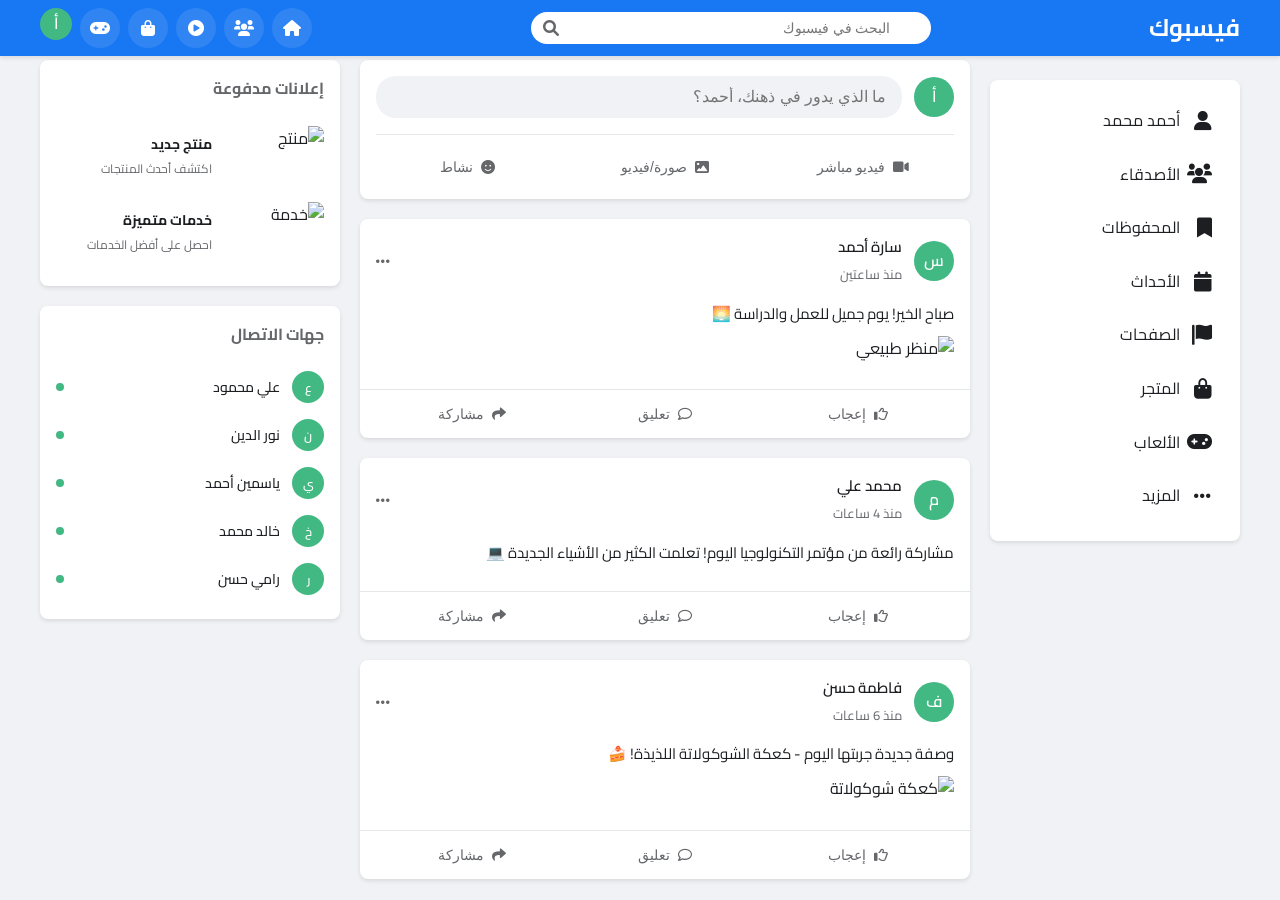
==== commit 6a6aa912: "Merge d7c6930a52c64df7fcd420c826c820882667f243 into c86c8d0a934ab4ca01bc17fcdef6bf17aa601adc" ====
--- a/facebook-clone.html
+++ b/facebook-clone.html
@@ -3,8 +3,9 @@
 <head>
     <meta charset="UTF-8">
     <meta name="viewport" content="width=device-width, initial-scale=1.0">
-    <title>الشبكة الاجتماعية - Facebook Clone</title>
-    <link rel="stylesheet" href="https://cdnjs.cloudflare.com/ajax/libs/font-awesome/6.4.0/css/all.min.css">
+    <title>فيسبوك - تواصل مع الأصدقاء والعالم</title>
+    <link href="https://cdnjs.cloudflare.com/ajax/libs/font-awesome/6.0.0/css/all.min.css" rel="stylesheet">
+    <link href="https://fonts.googleapis.com/css2?family=Cairo:wght@300;400;600;700&display=swap" rel="stylesheet">
     <style>
         * {
             margin: 0;
@@ -12,728 +13,405 @@
             box-sizing: border-box;
         }
 
-        :root {
-            --primary-color: #1877f2;
-            --secondary-color: #42b72a;
-            --bg-color: #f0f2f5;
-            --card-bg: #ffffff;
-            --text-primary: #050505;
-            --text-secondary: #65676b;
-            --border-color: #dddfe2;
-            --hover-overlay: #f2f2f2;
-            --shadow: 0 2px 4px rgba(0, 0, 0, 0.1);
-            --shadow-lg: 0 8px 16px rgba(0, 0, 0, 0.15);
-        }
-
         body {
-            font-family: -apple-system, BlinkMacSystemFont, 'Segoe UI', Roboto, Oxygen, Ubuntu, Cantarell, sans-serif;
-            background-color: var(--bg-color);
-            color: var(--text-primary);
+            font-family: 'Cairo', sans-serif;
+            background-color: #f0f2f5;
+            color: #1c1e21;
             line-height: 1.6;
-        }
-
-        /* Login Page Styles */
-        .login-page {
-            min-height: 100vh;
-            background: linear-gradient(135deg, #667eea 0%, #764ba2 100%);
-            display: flex;
-            align-items: center;
-            justify-content: center;
-            padding: 20px;
-        }
-
-        .login-container {
-            background: white;
-            border-radius: 20px;
-            box-shadow: 0 20px 60px rgba(0, 0, 0, 0.3);
-            overflow: hidden;
-            max-width: 1000px;
-            width: 100%;
-            display: grid;
-            grid-template-columns: 1fr 1fr;
-            animation: slideUp 0.5s ease-out;
-        }
-
-        @keyframes slideUp {
-            from {
-                opacity: 0;
-                transform: translateY(30px);
-            }
-            to {
-                opacity: 1;
-                transform: translateY(0);
-            }
-        }
-
-        .login-left {
-            background: linear-gradient(135deg, #1877f2 0%, #42b72a 100%);
-            padding: 60px 40px;
-            color: white;
-            display: flex;
-            flex-direction: column;
-            justify-content: center;
-        }
-
-        .login-left h1 {
-            font-size: 3em;
-            margin-bottom: 20px;
-            text-shadow: 2px 2px 4px rgba(0, 0, 0, 0.2);
-        }
-
-        .login-left p {
-            font-size: 1.2em;
-            opacity: 0.95;
-            line-height: 1.6;
-        }
-
-        .login-right {
-            padding: 60px 40px;
-            background: white;
-        }
-
-        .login-form h2 {
-            color: var(--text-primary);
-            margin-bottom: 30px;
-            font-size: 2em;
-        }
-
-        .form-group {
-            margin-bottom: 20px;
-        }
-
-        .form-group label {
-            display: block;
-            margin-bottom: 8px;
-            color: var(--text-secondary);
-            font-weight: 500;
-        }
-
-        .form-group input {
-            width: 100%;
-            padding: 15px;
-            border: 2px solid var(--border-color);
-            border-radius: 10px;
-            font-size: 1em;
-            transition: all 0.3s;
-            outline: none;
-        }
-
-        .form-group input:focus {
-            border-color: var(--primary-color);
-            box-shadow: 0 0 0 3px rgba(24, 119, 242, 0.1);
-        }
-
-        .btn-primary {
-            width: 100%;
-            padding: 15px;
-            background: linear-gradient(135deg, var(--primary-color), #42b72a);
-            color: white;
-            border: none;
-            border-radius: 10px;
-            font-size: 1.1em;
-            font-weight: 600;
-            cursor: pointer;
-            transition: transform 0.2s, box-shadow 0.2s;
-        }
-
-        .btn-primary:hover {
-            transform: translateY(-2px);
-            box-shadow: 0 8px 16px rgba(24, 119, 242, 0.3);
-        }
-
-        .toggle-form {
-            text-align: center;
-            margin-top: 20px;
-            color: var(--text-secondary);
-        }
-
-        .toggle-form a {
-            color: var(--primary-color);
-            text-decoration: none;
-            font-weight: 600;
-            cursor: pointer;
-        }
-
-        /* Main App Styles */
-        .app {
-            display: none;
-        }
-
-        .app.active {
-            display: block;
         }
 
         /* Header */
         .header {
-            background: var(--card-bg);
-            box-shadow: var(--shadow);
-            position: sticky;
+            background: #1877f2;
+            color: white;
+            padding: 8px 16px;
+            position: fixed;
             top: 0;
+            left: 0;
+            right: 0;
             z-index: 1000;
-            padding: 10px 20px;
-        }
-
-        .header-container {
-            max-width: 1920px;
+            box-shadow: 0 2px 4px rgba(0,0,0,0.1);
+        }
+
+        .header-content {
+            display: flex;
+            align-items: center;
+            justify-content: space-between;
+            max-width: 1200px;
             margin: 0 auto;
-            display: flex;
-            align-items: center;
-            justify-content: space-between;
-        }
-
-        .header-left {
-            display: flex;
-            align-items: center;
-            gap: 15px;
         }
 
         .logo {
-            font-size: 2em;
-            color: var(--primary-color);
-            font-weight: bold;
-            cursor: pointer;
+            font-size: 24px;
+            font-weight: 700;
+            color: white;
+            text-decoration: none;
         }
 
         .search-bar {
-            display: flex;
-            align-items: center;
-            background: var(--bg-color);
-            padding: 10px 15px;
-            border-radius: 50px;
-            gap: 10px;
-        }
-
-        .search-bar input {
+            flex: 1;
+            max-width: 400px;
+            margin: 0 20px;
+            position: relative;
+        }
+
+        .search-input {
+            width: 100%;
+            padding: 8px 40px 8px 12px;
             border: none;
-            background: transparent;
-            outline: none;
-            width: 240px;
-            font-size: 0.95em;
-        }
-
-        .header-nav {
-            display: flex;
-            gap: 10px;
-            flex: 1;
-            justify-content: center;
-        }
-
-        .nav-item {
-            padding: 12px 40px;
-            cursor: pointer;
-            border-radius: 10px;
-            transition: background 0.2s;
-            color: var(--text-secondary);
-            font-size: 1.5em;
-            position: relative;
-        }
-
-        .nav-item:hover {
-            background: var(--hover-overlay);
-        }
-
-        .nav-item.active {
-            color: var(--primary-color);
-            border-bottom: 3px solid var(--primary-color);
-        }
-
-        .header-right {
-            display: flex;
-            align-items: center;
-            gap: 10px;
-        }
-
-        .icon-btn {
+            border-radius: 20px;
+            background: white;
+            font-size: 14px;
+        }
+
+        .search-icon {
+            position: absolute;
+            left: 12px;
+            top: 50%;
+            transform: translateY(-50%);
+            color: #65676b;
+        }
+
+        .nav-icons {
+            display: flex;
+            gap: 8px;
+        }
+
+        .nav-icon {
             width: 40px;
             height: 40px;
             border-radius: 50%;
-            background: var(--bg-color);
             display: flex;
             align-items: center;
             justify-content: center;
-            cursor: pointer;
-            transition: all 0.2s;
-            border: none;
-            font-size: 1.2em;
-            color: var(--text-primary);
-        }
-
-        .icon-btn:hover {
-            background: var(--hover-overlay);
-            transform: scale(1.05);
-        }
-
-        .profile-btn {
-            display: flex;
-            align-items: center;
-            gap: 8px;
-            padding: 5px 10px;
-            border-radius: 50px;
-            cursor: pointer;
-            transition: background 0.2s;
-        }
-
-        .profile-btn:hover {
-            background: var(--hover-overlay);
+            background: rgba(255,255,255,0.1);
+            color: white;
+            text-decoration: none;
+            transition: background 0.3s;
+        }
+
+        .nav-icon:hover {
+            background: rgba(255,255,255,0.2);
         }
 
         .profile-pic {
-            width: 36px;
-            height: 36px;
+            width: 32px;
+            height: 32px;
             border-radius: 50%;
-            background: linear-gradient(135deg, #667eea 0%, #764ba2 100%);
+            background: #42b883;
             display: flex;
             align-items: center;
             justify-content: center;
             color: white;
-            font-weight: bold;
+            font-weight: 600;
+        }
+
+        /* Main Layout */
+        .main-container {
+            display: flex;
+            max-width: 1200px;
+            margin: 0 auto;
+            padding-top: 60px;
+            gap: 20px;
+        }
+
+        /* Sidebar */
+        .sidebar {
+            width: 250px;
+            background: white;
+            border-radius: 8px;
+            padding: 16px;
+            height: fit-content;
+            position: sticky;
+            top: 80px;
+            box-shadow: 0 2px 4px rgba(0,0,0,0.1);
+        }
+
+        .sidebar-item {
+            display: flex;
+            align-items: center;
+            padding: 12px;
+            border-radius: 8px;
+            margin-bottom: 4px;
+            text-decoration: none;
+            color: #1c1e21;
+            transition: background 0.3s;
+        }
+
+        .sidebar-item:hover {
+            background: #f0f2f5;
+        }
+
+        .sidebar-item i {
+            margin-left: 12px;
+            font-size: 20px;
+            width: 20px;
         }
 
         /* Main Content */
         .main-content {
-            max-width: 1920px;
-            margin: 0 auto;
-            padding: 20px;
-            display: grid;
-            grid-template-columns: 280px 1fr 320px;
-            gap: 20px;
-        }
-
-        /* Sidebar */
-        .sidebar {
-            position: sticky;
-            top: 80px;
-            height: fit-content;
-        }
-
-        .sidebar-item {
-            display: flex;
-            align-items: center;
-            gap: 12px;
-            padding: 12px;
-            border-radius: 10px;
-            cursor: pointer;
-            transition: background 0.2s;
-            font-weight: 500;
-        }
-
-        .sidebar-item:hover {
-            background: var(--hover-overlay);
-        }
-
-        .sidebar-item i {
-            width: 36px;
-            height: 36px;
-            display: flex;
-            align-items: center;
-            justify-content: center;
-            font-size: 1.3em;
-            color: var(--primary-color);
-        }
-
-        /* Feed */
-        .feed {
+            flex: 1;
             max-width: 680px;
-            margin: 0 auto;
-        }
-
-        .card {
-            background: var(--card-bg);
-            border-radius: 10px;
-            box-shadow: var(--shadow);
-            margin-bottom: 20px;
-            overflow: hidden;
         }
 
         /* Create Post */
         .create-post {
-            padding: 15px;
-        }
-
-        .create-post-top {
-            display: flex;
-            gap: 10px;
-            margin-bottom: 15px;
-        }
-
-        .create-post-input {
-            flex: 1;
-            padding: 12px 20px;
-            background: var(--bg-color);
-            border: none;
-            border-radius: 50px;
-            outline: none;
-            cursor: pointer;
-            transition: background 0.2s;
-        }
-
-        .create-post-input:hover {
-            background: var(--hover-overlay);
-        }
-
-        .post-divider {
-            height: 1px;
-            background: var(--border-color);
-            margin: 15px 0;
-        }
-
-        .post-options {
-            display: flex;
-            justify-content: space-around;
-        }
-
-        .post-option {
-            display: flex;
-            align-items: center;
-            gap: 8px;
-            padding: 10px 20px;
-            border-radius: 8px;
-            cursor: pointer;
-            transition: background 0.2s;
-            font-weight: 500;
-        }
-
-        .post-option:hover {
-            background: var(--hover-overlay);
-        }
-
-        .post-option i {
-            font-size: 1.3em;
-        }
-
-        .post-option.video i { color: #f02849; }
-        .post-option.photo i { color: #45bd62; }
-        .post-option.feeling i { color: #f7b928; }
-
-        /* Stories */
-        .stories {
-            padding: 15px;
-            display: flex;
-            gap: 10px;
-            overflow-x: auto;
-        }
-
-        .story {
-            min-width: 110px;
-            height: 190px;
-            border-radius: 15px;
-            position: relative;
-            cursor: pointer;
-            overflow: hidden;
-            transition: transform 0.2s;
-        }
-
-        .story:hover {
-            transform: scale(1.05);
-        }
-
-        .story-img {
-            width: 100%;
-            height: 100%;
-            object-fit: cover;
-        }
-
-        .story-create {
             background: white;
-            display: flex;
-            flex-direction: column;
-            align-items: center;
-            justify-content: flex-end;
-            padding-bottom: 20px;
-        }
-
-        .story-create-btn {
+            border-radius: 8px;
+            padding: 16px;
+            margin-bottom: 20px;
+            box-shadow: 0 2px 4px rgba(0,0,0,0.1);
+        }
+
+        .create-post-header {
+            display: flex;
+            align-items: center;
+            margin-bottom: 16px;
+        }
+
+        .create-post-avatar {
             width: 40px;
             height: 40px;
             border-radius: 50%;
-            background: var(--primary-color);
+            background: #42b883;
+            display: flex;
+            align-items: center;
+            justify-content: center;
             color: white;
+            font-weight: 600;
+            margin-left: 12px;
+        }
+
+        .create-post-input {
+            flex: 1;
+            padding: 12px 16px;
+            border: none;
+            background: #f0f2f5;
+            border-radius: 20px;
+            font-size: 16px;
+            outline: none;
+        }
+
+        .create-post-actions {
+            display: flex;
+            gap: 16px;
+            margin-top: 16px;
+            padding-top: 16px;
+            border-top: 1px solid #e4e6ea;
+        }
+
+        .action-btn {
+            flex: 1;
             display: flex;
             align-items: center;
             justify-content: center;
-            font-size: 1.5em;
-            margin-top: -20px;
-            border: 4px solid white;
-        }
-
-        .story-profile {
-            position: absolute;
-            top: 10px;
-            left: 10px;
+            padding: 8px;
+            border: none;
+            background: none;
+            border-radius: 8px;
+            color: #65676b;
+            font-size: 14px;
+            cursor: pointer;
+            transition: background 0.3s;
+        }
+
+        .action-btn:hover {
+            background: #f0f2f5;
+        }
+
+        .action-btn i {
+            margin-left: 8px;
+        }
+
+        /* Posts */
+        .post {
+            background: white;
+            border-radius: 8px;
+            margin-bottom: 20px;
+            box-shadow: 0 2px 4px rgba(0,0,0,0.1);
+            overflow: hidden;
+        }
+
+        .post-header {
+            display: flex;
+            align-items: center;
+            padding: 16px;
+        }
+
+        .post-avatar {
             width: 40px;
             height: 40px;
             border-radius: 50%;
-            border: 3px solid var(--primary-color);
-            background: linear-gradient(135deg, #667eea 0%, #764ba2 100%);
+            background: #42b883;
             display: flex;
             align-items: center;
             justify-content: center;
             color: white;
-            font-weight: bold;
-        }
-
-        .story-name {
-            position: absolute;
-            bottom: 10px;
-            left: 10px;
+            font-weight: 600;
+            margin-left: 12px;
+        }
+
+        .post-info h4 {
+            font-size: 15px;
+            font-weight: 600;
+            margin-bottom: 2px;
+        }
+
+        .post-info span {
+            font-size: 13px;
+            color: #65676b;
+        }
+
+        .post-options {
+            margin-right: auto;
+            color: #65676b;
+            cursor: pointer;
+        }
+
+        .post-content {
+            padding: 0 16px 16px;
+        }
+
+        .post-text {
+            font-size: 15px;
+            line-height: 1.4;
+            margin-bottom: 12px;
+        }
+
+        .post-image {
+            width: 100%;
+            border-radius: 8px;
+            margin-bottom: 12px;
+        }
+
+        .post-actions {
+            display: flex;
+            padding: 8px 16px;
+            border-top: 1px solid #e4e6ea;
+        }
+
+        .post-action {
+            flex: 1;
+            display: flex;
+            align-items: center;
+            justify-content: center;
+            padding: 8px;
+            border: none;
+            background: none;
+            color: #65676b;
+            font-size: 14px;
+            cursor: pointer;
+            border-radius: 4px;
+            transition: background 0.3s;
+        }
+
+        .post-action:hover {
+            background: #f0f2f5;
+        }
+
+        .post-action.liked {
+            color: #1877f2;
+        }
+
+        .post-action i {
+            margin-left: 8px;
+        }
+
+        /* Right Sidebar */
+        .right-sidebar {
+            width: 300px;
+        }
+
+        .sponsored {
+            background: white;
+            border-radius: 8px;
+            padding: 16px;
+            margin-bottom: 20px;
+            box-shadow: 0 2px 4px rgba(0,0,0,0.1);
+        }
+
+        .sponsored h3 {
+            font-size: 16px;
+            margin-bottom: 16px;
+            color: #65676b;
+        }
+
+        .sponsored-item {
+            display: flex;
+            align-items: center;
+            padding: 8px 0;
+            text-decoration: none;
+            color: #1c1e21;
+        }
+
+        .sponsored-item img {
+            width: 100px;
+            height: 60px;
+            border-radius: 8px;
+            margin-left: 12px;
+            object-fit: cover;
+        }
+
+        .sponsored-item h4 {
+            font-size: 14px;
+            margin-bottom: 4px;
+        }
+
+        .sponsored-item p {
+            font-size: 12px;
+            color: #65676b;
+        }
+
+        /* Contacts */
+        .contacts {
+            background: white;
+            border-radius: 8px;
+            padding: 16px;
+            box-shadow: 0 2px 4px rgba(0,0,0,0.1);
+        }
+
+        .contacts h3 {
+            font-size: 16px;
+            margin-bottom: 16px;
+            color: #65676b;
+        }
+
+        .contact-item {
+            display: flex;
+            align-items: center;
+            padding: 8px 0;
+            text-decoration: none;
+            color: #1c1e21;
+        }
+
+        .contact-avatar {
+            width: 32px;
+            height: 32px;
+            border-radius: 50%;
+            background: #42b883;
+            display: flex;
+            align-items: center;
+            justify-content: center;
             color: white;
             font-weight: 600;
-            font-size: 0.9em;
-            text-shadow: 0 2px 4px rgba(0, 0, 0, 0.5);
-        }
-
-        /* Post */
-        .post {
-            padding: 15px;
-        }
-
-        .post-header {
-            display: flex;
-            align-items: center;
-            gap: 10px;
-            margin-bottom: 15px;
-        }
-
-        .post-info {
-            flex: 1;
-        }
-
-        .post-author {
-            font-weight: 600;
-            font-size: 0.95em;
-        }
-
-        .post-time {
-            color: var(--text-secondary);
-            font-size: 0.85em;
-        }
-
-        .post-content {
-            margin-bottom: 15px;
-            line-height: 1.5;
-        }
-
-        .post-image {
-            width: calc(100% + 30px);
-            margin: 0 -15px 15px -15px;
-            max-height: 500px;
-            object-fit: cover;
-        }
-
-        .post-stats {
-            display: flex;
-            justify-content: space-between;
-            padding: 10px 0;
-            border-bottom: 1px solid var(--border-color);
-            margin-bottom: 5px;
-            color: var(--text-secondary);
-            font-size: 0.9em;
-        }
-
-        .post-stats-item {
-            cursor: pointer;
-            transition: text-decoration 0.2s;
-        }
-
-        .post-stats-item:hover {
-            text-decoration: underline;
-        }
-
-        .post-actions {
-            display: flex;
-            justify-content: space-around;
-        }
-
-        .post-action {
-            flex: 1;
-            display: flex;
-            align-items: center;
-            justify-content: center;
-            gap: 8px;
-            padding: 10px;
-            border-radius: 8px;
-            cursor: pointer;
-            transition: background 0.2s;
-            font-weight: 600;
-            color: var(--text-secondary);
-        }
-
-        .post-action:hover {
-            background: var(--hover-overlay);
-        }
-
-        .post-action.liked {
-            color: var(--primary-color);
-        }
-
-        .post-action i {
-            font-size: 1.2em;
-        }
-
-        /* Comments Section */
-        .comments-section {
-            margin-top: 15px;
-            border-top: 1px solid var(--border-color);
-            padding-top: 15px;
-        }
-
-        .comment {
-            display: flex;
-            gap: 10px;
-            margin-bottom: 15px;
-        }
-
-        .comment-content {
-            background: var(--bg-color);
-            padding: 10px 15px;
-            border-radius: 18px;
-            flex: 1;
-        }
-
-        .comment-author {
-            font-weight: 600;
-            font-size: 0.9em;
-            margin-bottom: 3px;
-        }
-
-        .comment-text {
-            font-size: 0.9em;
-        }
-
-        .comment-input-wrapper {
-            display: flex;
-            gap: 10px;
-            margin-top: 10px;
-        }
-
-        .comment-input {
-            flex: 1;
-            padding: 10px 15px;
-            background: var(--bg-color);
-            border: none;
-            border-radius: 50px;
-            outline: none;
-        }
-
-        /* Right Sidebar */
-        .right-sidebar {
-            position: sticky;
-            top: 80px;
-            height: fit-content;
-        }
-
-        .sidebar-section {
-            background: var(--card-bg);
-            border-radius: 10px;
-            padding: 15px;
-            margin-bottom: 20px;
-            box-shadow: var(--shadow);
-        }
-
-        .sidebar-title {
-            font-weight: 600;
-            margin-bottom: 15px;
-            color: var(--text-secondary);
-        }
-
-        .contact-item {
-            display: flex;
-            align-items: center;
-            gap: 10px;
-            padding: 10px;
-            border-radius: 10px;
-            cursor: pointer;
-            transition: background 0.2s;
-            position: relative;
-        }
-
-        .contact-item:hover {
-            background: var(--hover-overlay);
-        }
-
-        .contact-status {
-            position: absolute;
-            bottom: 8px;
-            right: 8px;
-            width: 12px;
-            height: 12px;
+            font-size: 12px;
+            margin-left: 12px;
+        }
+
+        .contact-name {
+            font-size: 14px;
+            font-weight: 500;
+        }
+
+        .online-indicator {
+            width: 8px;
+            height: 8px;
+            background: #42b883;
             border-radius: 50%;
-            background: #31a24c;
-            border: 2px solid white;
-        }
-
-        /* Messenger */
-        .messenger-popup {
-            position: fixed;
-            bottom: 0;
-            right: 80px;
-            width: 350px;
-            height: 500px;
-            background: var(--card-bg);
-            border-radius: 10px 10px 0 0;
-            box-shadow: var(--shadow-lg);
-            display: none;
-            flex-direction: column;
-            z-index: 1000;
-        }
-
-        .messenger-popup.active {
-            display: flex;
-        }
-
-        .messenger-header {
-            padding: 15px;
-            border-bottom: 1px solid var(--border-color);
-            display: flex;
-            align-items: center;
-            justify-content: space-between;
-        }
-
-        .messenger-body {
-            flex: 1;
-            padding: 15px;
-            overflow-y: auto;
-        }
-
-        .message {
-            margin-bottom: 15px;
-            display: flex;
-            gap: 10px;
-        }
-
-        .message.own {
-            flex-direction: row-reverse;
-        }
-
-        .message-bubble {
-            background: var(--bg-color);
-            padding: 10px 15px;
-            border-radius: 18px;
-            max-width: 70%;
-        }
-
-        .message.own .message-bubble {
-            background: var(--primary-color);
-            color: white;
-        }
-
-        .messenger-footer {
-            padding: 15px;
-            border-top: 1px solid var(--border-color);
-            display: flex;
-            gap: 10px;
-        }
-
-        .messenger-input {
-            flex: 1;
-            padding: 10px 15px;
-            background: var(--bg-color);
-            border: none;
-            border-radius: 50px;
-            outline: none;
-        }
-
-        /* Modal for Create Post */
+            margin-right: auto;
+        }
+
+        /* Modal */
         .modal {
             display: none;
             position: fixed;
@@ -741,952 +419,512 @@
             left: 0;
             width: 100%;
             height: 100%;
-            background: rgba(0, 0, 0, 0.7);
+            background: rgba(0,0,0,0.5);
             z-index: 2000;
-            align-items: center;
-            justify-content: center;
-        }
-
-        .modal.active {
-            display: flex;
         }
 
         .modal-content {
-            background: var(--card-bg);
-            border-radius: 10px;
+            position: absolute;
+            top: 50%;
+            left: 50%;
+            transform: translate(-50%, -50%);
+            background: white;
+            border-radius: 8px;
+            padding: 20px;
             width: 90%;
             max-width: 500px;
-            max-height: 90vh;
-            overflow-y: auto;
         }
 
         .modal-header {
-            padding: 20px;
-            border-bottom: 1px solid var(--border-color);
-            display: flex;
-            align-items: center;
+            display: flex;
             justify-content: space-between;
-        }
-
-        .modal-title {
-            font-size: 1.3em;
+            align-items: center;
+            margin-bottom: 20px;
+        }
+
+        .modal-header h3 {
+            font-size: 18px;
+        }
+
+        .close-btn {
+            background: none;
+            border: none;
+            font-size: 24px;
+            cursor: pointer;
+            color: #65676b;
+        }
+
+        .modal-body textarea {
+            width: 100%;
+            min-height: 100px;
+            padding: 12px;
+            border: 1px solid #ddd;
+            border-radius: 8px;
+            font-size: 16px;
+            resize: vertical;
+            font-family: inherit;
+        }
+
+        .modal-footer {
+            display: flex;
+            justify-content: flex-end;
+            gap: 12px;
+            margin-top: 20px;
+        }
+
+        .btn {
+            padding: 10px 20px;
+            border: none;
+            border-radius: 6px;
+            cursor: pointer;
+            font-size: 14px;
             font-weight: 600;
         }
 
-        .modal-close {
-            width: 36px;
-            height: 36px;
-            border-radius: 50%;
-            background: var(--bg-color);
-            display: flex;
-            align-items: center;
-            justify-content: center;
-            cursor: pointer;
-            border: none;
-            font-size: 1.2em;
-        }
-
-        .modal-body {
-            padding: 20px;
-        }
-
-        .modal-user {
-            display: flex;
-            align-items: center;
-            gap: 10px;
-            margin-bottom: 20px;
-        }
-
-        .modal-textarea {
-            width: 100%;
-            border: none;
-            outline: none;
-            font-size: 1.1em;
-            resize: none;
-            min-height: 150px;
-            font-family: inherit;
-        }
-
-        .modal-footer {
-            padding: 20px;
-            border-top: 1px solid var(--border-color);
-        }
-
-        .btn-post {
-            width: 100%;
-            padding: 12px;
-            background: var(--primary-color);
+        .btn-primary {
+            background: #1877f2;
             color: white;
-            border: none;
-            border-radius: 8px;
-            font-size: 1em;
-            font-weight: 600;
-            cursor: pointer;
-            transition: background 0.2s;
-        }
-
-        .btn-post:hover {
-            background: #166fe5;
-        }
-
-        .btn-post:disabled {
-            background: var(--border-color);
-            cursor: not-allowed;
-        }
-
-        /* Notifications Dropdown */
-        .dropdown {
-            position: absolute;
-            top: 60px;
-            right: 0;
-            width: 360px;
-            background: var(--card-bg);
-            border-radius: 10px;
-            box-shadow: var(--shadow-lg);
-            display: none;
-            max-height: 500px;
-            overflow-y: auto;
-        }
-
-        .dropdown.active {
-            display: block;
-        }
-
-        .dropdown-header {
-            padding: 15px 20px;
-            border-bottom: 1px solid var(--border-color);
-            font-size: 1.3em;
-            font-weight: 600;
-        }
-
-        .notification-item {
-            padding: 15px 20px;
-            display: flex;
-            gap: 15px;
-            cursor: pointer;
-            transition: background 0.2s;
-        }
-
-        .notification-item:hover {
-            background: var(--hover-overlay);
-        }
-
-        .notification-item.unread {
-            background: #e7f3ff;
-        }
-
-        .notification-content {
-            flex: 1;
-        }
-
-        .notification-text {
-            font-size: 0.95em;
-            line-height: 1.4;
-        }
-
-        .notification-time {
-            color: var(--primary-color);
-            font-size: 0.85em;
-            margin-top: 5px;
-        }
-
-        /* Responsive Design */
-        @media (max-width: 1200px) {
-            .main-content {
-                grid-template-columns: 1fr;
+        }
+
+        .btn-secondary {
+            background: #e4e6ea;
+            color: #1c1e21;
+        }
+
+        /* Responsive */
+        @media (max-width: 768px) {
+            .main-container {
+                flex-direction: column;
             }
-
-            .sidebar,
-            .right-sidebar {
-                display: none;
+            
+            .sidebar, .right-sidebar {
+                width: 100%;
+                position: static;
             }
-        }
-
-        @media (max-width: 768px) {
-            .login-container {
-                grid-template-columns: 1fr;
+            
+            .header-content {
+                flex-direction: column;
+                gap: 10px;
             }
-
-            .login-left {
-                display: none;
-            }
-
-            .header-nav {
-                display: none;
-            }
-
-            .search-bar input {
-                width: 150px;
+            
+            .search-bar {
+                margin: 0;
+                max-width: 100%;
             }
         }
 
         /* Animations */
         @keyframes fadeIn {
-            from {
-                opacity: 0;
-            }
-            to {
-                opacity: 1;
-            }
-        }
-
-        @keyframes slideIn {
-            from {
-                transform: translateX(100%);
-            }
-            to {
-                transform: translateX(0);
-            }
+            from { opacity: 0; transform: translateY(20px); }
+            to { opacity: 1; transform: translateY(0); }
         }
 
         .post {
-            animation: fadeIn 0.3s ease-in;
-        }
-
-        /* Loading Spinner */
-        .spinner {
-            border: 3px solid var(--border-color);
-            border-top: 3px solid var(--primary-color);
-            border-radius: 50%;
-            width: 40px;
-            height: 40px;
-            animation: spin 1s linear infinite;
-            margin: 20px auto;
-        }
-
-        @keyframes spin {
-            0% { transform: rotate(0deg); }
-            100% { transform: rotate(360deg); }
-        }
-
-        /* Badges */
-        .badge {
-            position: absolute;
-            top: -5px;
-            right: -5px;
-            background: #f02849;
-            color: white;
-            border-radius: 50%;
-            width: 20px;
-            height: 20px;
-            display: flex;
-            align-items: center;
-            justify-content: center;
-            font-size: 0.75em;
-            font-weight: 600;
-        }
-
-        /* Emoji Picker */
-        .emoji-picker {
-            display: none;
-            position: absolute;
-            bottom: 60px;
-            right: 20px;
-            background: var(--card-bg);
-            padding: 15px;
-            border-radius: 10px;
-            box-shadow: var(--shadow-lg);
-            grid-template-columns: repeat(8, 1fr);
-            gap: 10px;
-        }
-
-        .emoji-picker.active {
-            display: grid;
-        }
-
-        .emoji {
-            font-size: 1.5em;
-            cursor: pointer;
-            transition: transform 0.2s;
-        }
-
-        .emoji:hover {
-            transform: scale(1.3);
+            animation: fadeIn 0.5s ease-out;
+        }
+
+        .create-post {
+            animation: fadeIn 0.3s ease-out;
         }
     </style>
 </head>
 <body>
-    <!-- Login Page -->
-    <div class="login-page" id="loginPage">
-        <div class="login-container">
-            <div class="login-left">
-                <h1>الشبكة الاجتماعية</h1>
-                <p>تواصل مع الأصدقاء والعائلة حول العالم. شارك اللحظات المميزة واكتشف محتوى جديد كل يوم.</p>
-            </div>
-            <div class="login-right">
-                <div class="login-form" id="loginForm">
-                    <h2>تسجيل الدخول</h2>
-                    <div class="form-group">
-                        <label>البريد الإلكتروني</label>
-                        <input type="email" id="loginEmail" placeholder="أدخل بريدك الإلكتروني">
+    <!-- Header -->
+    <header class="header">
+        <div class="header-content">
+            <a href="#" class="logo">فيسبوك</a>
+            <div class="search-bar">
+                <i class="fas fa-search search-icon"></i>
+                <input type="text" class="search-input" placeholder="البحث في فيسبوك">
+            </div>
+            <div class="nav-icons">
+                <a href="#" class="nav-icon">
+                    <i class="fas fa-home"></i>
+                </a>
+                <a href="#" class="nav-icon">
+                    <i class="fas fa-users"></i>
+                </a>
+                <a href="#" class="nav-icon">
+                    <i class="fas fa-play-circle"></i>
+                </a>
+                <a href="#" class="nav-icon">
+                    <i class="fas fa-shopping-bag"></i>
+                </a>
+                <a href="#" class="nav-icon">
+                    <i class="fas fa-gamepad"></i>
+                </a>
+                <div class="profile-pic">أ</div>
+            </div>
+        </div>
+    </header>
+
+    <!-- Main Container -->
+    <div class="main-container">
+        <!-- Left Sidebar -->
+        <aside class="sidebar">
+            <a href="#" class="sidebar-item">
+                <i class="fas fa-user"></i>
+                <span>أحمد محمد</span>
+            </a>
+            <a href="#" class="sidebar-item">
+                <i class="fas fa-users"></i>
+                <span>الأصدقاء</span>
+            </a>
+            <a href="#" class="sidebar-item">
+                <i class="fas fa-bookmark"></i>
+                <span>المحفوظات</span>
+            </a>
+            <a href="#" class="sidebar-item">
+                <i class="fas fa-calendar"></i>
+                <span>الأحداث</span>
+            </a>
+            <a href="#" class="sidebar-item">
+                <i class="fas fa-flag"></i>
+                <span>الصفحات</span>
+            </a>
+            <a href="#" class="sidebar-item">
+                <i class="fas fa-shopping-bag"></i>
+                <span>المتجر</span>
+            </a>
+            <a href="#" class="sidebar-item">
+                <i class="fas fa-gamepad"></i>
+                <span>الألعاب</span>
+            </a>
+            <a href="#" class="sidebar-item">
+                <i class="fas fa-ellipsis-h"></i>
+                <span>المزيد</span>
+            </a>
+        </aside>
+
+        <!-- Main Content -->
+        <main class="main-content">
+            <!-- Create Post -->
+            <div class="create-post">
+                <div class="create-post-header">
+                    <div class="create-post-avatar">أ</div>
+                    <input type="text" class="create-post-input" placeholder="ما الذي يدور في ذهنك، أحمد؟" onclick="openCreatePostModal()">
+                </div>
+                <div class="create-post-actions">
+                    <button class="action-btn" onclick="openCreatePostModal()">
+                        <i class="fas fa-video"></i>
+                        <span>فيديو مباشر</span>
+                    </button>
+                    <button class="action-btn" onclick="openCreatePostModal()">
+                        <i class="fas fa-image"></i>
+                        <span>صورة/فيديو</span>
+                    </button>
+                    <button class="action-btn" onclick="openCreatePostModal()">
+                        <i class="fas fa-smile"></i>
+                        <span>نشاط</span>
+                    </button>
+                </div>
+            </div>
+
+            <!-- Posts -->
+            <div class="post">
+                <div class="post-header">
+                    <div class="post-avatar">س</div>
+                    <div class="post-info">
+                        <h4>سارة أحمد</h4>
+                        <span>منذ ساعتين</span>
                     </div>
-                    <div class="form-group">
-                        <label>كلمة المرور</label>
-                        <input type="password" id="loginPassword" placeholder="أدخل كلمة المرور">
+                    <i class="fas fa-ellipsis-h post-options"></i>
+                </div>
+                <div class="post-content">
+                    <p class="post-text">صباح الخير! يوم جميل للعمل والدراسة 🌅</p>
+                    <img src="https://images.unsplash.com/photo-1506905925346-14b1e0d0f682?w=500&h=300&fit=crop" alt="منظر طبيعي" class="post-image">
+                </div>
+                <div class="post-actions">
+                    <button class="post-action" onclick="toggleLike(this)">
+                        <i class="far fa-thumbs-up"></i>
+                        <span>إعجاب</span>
+                    </button>
+                    <button class="post-action" onclick="toggleComment(this)">
+                        <i class="far fa-comment"></i>
+                        <span>تعليق</span>
+                    </button>
+                    <button class="post-action">
+                        <i class="fas fa-share"></i>
+                        <span>مشاركة</span>
+                    </button>
+                </div>
+            </div>
+
+            <div class="post">
+                <div class="post-header">
+                    <div class="post-avatar">م</div>
+                    <div class="post-info">
+                        <h4>محمد علي</h4>
+                        <span>منذ 4 ساعات</span>
                     </div>
-                    <button class="btn-primary" onclick="handleLogin()">تسجيل الدخول</button>
-                    <div class="toggle-form">
-                        ليس لديك حساب؟ <a onclick="toggleForm()">إنشاء حساب جديد</a>
+                    <i class="fas fa-ellipsis-h post-options"></i>
+                </div>
+                <div class="post-content">
+                    <p class="post-text">مشاركة رائعة من مؤتمر التكنولوجيا اليوم! تعلمت الكثير من الأشياء الجديدة 💻</p>
+                </div>
+                <div class="post-actions">
+                    <button class="post-action" onclick="toggleLike(this)">
+                        <i class="far fa-thumbs-up"></i>
+                        <span>إعجاب</span>
+                    </button>
+                    <button class="post-action" onclick="toggleComment(this)">
+                        <i class="far fa-comment"></i>
+                        <span>تعليق</span>
+                    </button>
+                    <button class="post-action">
+                        <i class="fas fa-share"></i>
+                        <span>مشاركة</span>
+                    </button>
+                </div>
+            </div>
+
+            <div class="post">
+                <div class="post-header">
+                    <div class="post-avatar">ف</div>
+                    <div class="post-info">
+                        <h4>فاطمة حسن</h4>
+                        <span>منذ 6 ساعات</span>
                     </div>
-                </div>
-
-                <div class="login-form" id="signupForm" style="display: none;">
-                    <h2>إنشاء حساب جديد</h2>
-                    <div class="form-group">
-                        <label>الاسم الكامل</label>
-                        <input type="text" id="signupName" placeholder="أدخل اسمك الكامل">
+                    <i class="fas fa-ellipsis-h post-options"></i>
+                </div>
+                <div class="post-content">
+                    <p class="post-text">وصفة جديدة جربتها اليوم - كعكة الشوكولاتة اللذيذة! 🍰</p>
+                    <img src="https://images.unsplash.com/photo-1578985545062-69928b1c9581?w=500&h=300&fit=crop" alt="كعكة شوكولاتة" class="post-image">
+                </div>
+                <div class="post-actions">
+                    <button class="post-action" onclick="toggleLike(this)">
+                        <i class="far fa-thumbs-up"></i>
+                        <span>إعجاب</span>
+                    </button>
+                    <button class="post-action" onclick="toggleComment(this)">
+                        <i class="far fa-comment"></i>
+                        <span>تعليق</span>
+                    </button>
+                    <button class="post-action">
+                        <i class="fas fa-share"></i>
+                        <span>مشاركة</span>
+                    </button>
+                </div>
+            </div>
+        </main>
+
+        <!-- Right Sidebar -->
+        <aside class="right-sidebar">
+            <!-- Sponsored -->
+            <div class="sponsored">
+                <h3>إعلانات مدفوعة</h3>
+                <a href="#" class="sponsored-item">
+                    <img src="https://images.unsplash.com/photo-1556742049-0cfed4f6a45d?w=100&h=60&fit=crop" alt="منتج">
+                    <div>
+                        <h4>منتج جديد</h4>
+                        <p>اكتشف أحدث المنتجات</p>
                     </div>
-                    <div class="form-group">
-                        <label>البريد الإلكتروني</label>
-                        <input type="email" id="signupEmail" placeholder="أدخل بريدك الإلكتروني">
+                </a>
+                <a href="#" class="sponsored-item">
+                    <img src="https://images.unsplash.com/photo-1551434678-e076c223a692?w=100&h=60&fit=crop" alt="خدمة">
+                    <div>
+                        <h4>خدمات متميزة</h4>
+                        <p>احصل على أفضل الخدمات</p>
                     </div>
-                    <div class="form-group">
-                        <label>كلمة المرور</label>
-                        <input type="password" id="signupPassword" placeholder="أدخل كلمة المرور">
-                    </div>
-                    <button class="btn-primary" onclick="handleSignup()">إنشاء حساب</button>
-                    <div class="toggle-form">
-                        لديك حساب بالفعل؟ <a onclick="toggleForm()">تسجيل الدخول</a>
-                    </div>
-                </div>
+                </a>
+            </div>
+
+            <!-- Contacts -->
+            <div class="contacts">
+                <h3>جهات الاتصال</h3>
+                <a href="#" class="contact-item">
+                    <div class="contact-avatar">ع</div>
+                    <span class="contact-name">علي محمود</span>
+                    <div class="online-indicator"></div>
+                </a>
+                <a href="#" class="contact-item">
+                    <div class="contact-avatar">ن</div>
+                    <span class="contact-name">نور الدين</span>
+                    <div class="online-indicator"></div>
+                </a>
+                <a href="#" class="contact-item">
+                    <div class="contact-avatar">ي</div>
+                    <span class="contact-name">ياسمين أحمد</span>
+                    <div class="online-indicator"></div>
+                </a>
+                <a href="#" class="contact-item">
+                    <div class="contact-avatar">خ</div>
+                    <span class="contact-name">خالد محمد</span>
+                    <div class="online-indicator"></div>
+                </a>
+                <a href="#" class="contact-item">
+                    <div class="contact-avatar">ر</div>
+                    <span class="contact-name">رامي حسن</span>
+                    <div class="online-indicator"></div>
+                </a>
+            </div>
+        </aside>
+    </div>
+
+    <!-- Create Post Modal -->
+    <div id="createPostModal" class="modal">
+        <div class="modal-content">
+            <div class="modal-header">
+                <h3>إنشاء منشور</h3>
+                <button class="close-btn" onclick="closeCreatePostModal()">&times;</button>
+            </div>
+            <div class="modal-body">
+                <textarea placeholder="ما الذي يدور في ذهنك؟" id="postText"></textarea>
+            </div>
+            <div class="modal-footer">
+                <button class="btn btn-secondary" onclick="closeCreatePostModal()">إلغاء</button>
+                <button class="btn btn-primary" onclick="createPost()">نشر</button>
             </div>
         </div>
     </div>
 
-    <!-- Main App -->
-    <div class="app" id="app">
-        <!-- Header -->
-        <header class="header">
-            <div class="header-container">
-                <div class="header-left">
-                    <div class="logo">
-                        <i class="fab fa-facebook"></i>
+    <script>
+        // Open create post modal
+        function openCreatePostModal() {
+            document.getElementById('createPostModal').style.display = 'block';
+        }
+
+        // Close create post modal
+        function closeCreatePostModal() {
+            document.getElementById('createPostModal').style.display = 'none';
+            document.getElementById('postText').value = '';
+        }
+
+        // Create new post
+        function createPost() {
+            const postText = document.getElementById('postText').value.trim();
+            if (!postText) return;
+
+            const mainContent = document.querySelector('.main-content');
+            const newPost = document.createElement('div');
+            newPost.className = 'post';
+            newPost.innerHTML = `
+                <div class="post-header">
+                    <div class="post-avatar">أ</div>
+                    <div class="post-info">
+                        <h4>أحمد محمد</h4>
+                        <span>الآن</span>
                     </div>
-                    <div class="search-bar">
-                        <i class="fas fa-search"></i>
-                        <input type="text" placeholder="بحث">
-                    </div>
-                </div>
-
-                <nav class="header-nav">
-                    <div class="nav-item active" onclick="switchTab('home')">
-                        <i class="fas fa-home"></i>
-                    </div>
-                    <div class="nav-item" onclick="switchTab('videos')">
-                        <i class="fas fa-play-circle"></i>
-                    </div>
-                    <div class="nav-item" onclick="switchTab('marketplace')">
-                        <i class="fas fa-store"></i>
-                    </div>
-                    <div class="nav-item" onclick="switchTab('groups')">
-                        <i class="fas fa-users"></i>
-                    </div>
-                    <div class="nav-item" onclick="switchTab('gaming')">
-                        <i class="fas fa-gamepad"></i>
-                    </div>
-                </nav>
-
-                <div class="header-right">
-                    <button class="icon-btn" onclick="toggleMessenger()">
-                        <i class="fab fa-facebook-messenger"></i>
-                        <span class="badge">3</span>
-                    </button>
-                    <button class="icon-btn" onclick="toggleNotifications()">
-                        <i class="fas fa-bell"></i>
-                        <span class="badge">5</span>
-                    </button>
-                    <div class="profile-btn" onclick="goToProfile()">
-                        <div class="profile-pic" id="headerProfilePic">م</div>
-                        <span id="headerUsername">مستخدم</span>
-                    </div>
-                    <button class="icon-btn" onclick="handleLogout()">
-                        <i class="fas fa-sign-out-alt"></i>
-                    </button>
-                </div>
-
-                <!-- Notifications Dropdown -->
-                <div class="dropdown" id="notificationsDropdown">
-                    <div class="dropdown-header">الإشعارات</div>
-                    <div class="notification-item unread">
-                        <div class="profile-pic">أ</div>
-                        <div class="notification-content">
-                            <div class="notification-text">
-                                <strong>أحمد علي</strong> أعجب بمنشورك
-                            </div>
-                            <div class="notification-time">منذ 5 دقائق</div>
-                        </div>
-                    </div>
-                    <div class="notification-item unread">
-                        <div class="profile-pic">س</div>
-                        <div class="notification-content">
-                            <div class="notification-text">
-                                <strong>سارة محمد</strong> علقت على صورتك
-                            </div>
-                            <div class="notification-time">منذ 15 دقيقة</div>
-                        </div>
-                    </div>
-                    <div class="notification-item">
-                        <div class="profile-pic">ك</div>
-                        <div class="notification-content">
-                            <div class="notification-text">
-                                <strong>كريم حسن</strong> شارك منشورك
-                            </div>
-                            <div class="notification-time">منذ ساعة</div>
-                        </div>
-                    </div>
-                </div>
-            </div>
-        </header>
-
-        <!-- Main Content -->
-        <main class="main-content">
-            <!-- Left Sidebar -->
-            <aside class="sidebar">
-                <div class="sidebar-item">
-                    <div class="profile-pic" id="sidebarProfilePic">م</div>
-                    <span id="sidebarUsername">مستخدم</span>
-                </div>
-                <div class="sidebar-item">
-                    <i class="fas fa-user-friends"></i>
-                    <span>الأصدقاء</span>
-                </div>
-                <div class="sidebar-item">
-                    <i class="fas fa-users"></i>
-                    <span>المجموعات</span>
-                </div>
-                <div class="sidebar-item">
-                    <i class="fas fa-store"></i>
-                    <span>المتجر</span>
-                </div>
-                <div class="sidebar-item">
-                    <i class="fas fa-play-circle"></i>
-                    <span>الفيديوهات</span>
-                </div>
-                <div class="sidebar-item">
-                    <i class="fas fa-clock"></i>
-                    <span>الذكريات</span>
-                </div>
-                <div class="sidebar-item">
-                    <i class="fas fa-bookmark"></i>
-                    <span>المحفوظات</span>
-                </div>
-                <div class="sidebar-item">
-                    <i class="fas fa-calendar-alt"></i>
-                    <span>الأحداث</span>
-                </div>
-                <div class="sidebar-item">
-                    <i class="fas fa-flag"></i>
-                    <span>الصفحات</span>
-                </div>
-            </aside>
-
-            <!-- Feed -->
-            <section class="feed">
-                <!-- Stories -->
-                <div class="card stories">
-                    <div class="story story-create">
-                        <div class="profile-pic" style="margin-top: -20px;">م</div>
-                        <div class="story-create-btn">
-                            <i class="fas fa-plus"></i>
-                        </div>
-                        <div style="margin-top: 10px; font-weight: 600;">إنشاء قصة</div>
-                    </div>
-                    <div class="story" style="background: linear-gradient(135deg, #667eea 0%, #764ba2 100%);">
-                        <div class="story-profile">أ</div>
-                        <div class="story-name">أحمد علي</div>
-                    </div>
-                    <div class="story" style="background: linear-gradient(135deg, #f093fb 0%, #f5576c 100%);">
-                        <div class="story-profile">س</div>
-                        <div class="story-name">سارة محمد</div>
-                    </div>
-                    <div class="story" style="background: linear-gradient(135deg, #4facfe 0%, #00f2fe 100%);">
-                        <div class="story-profile">ك</div>
-                        <div class="story-name">كريم حسن</div>
-                    </div>
-                    <div class="story" style="background: linear-gradient(135deg, #43e97b 0%, #38f9d7 100%);">
-                        <div class="story-profile">ف</div>
-                        <div class="story-name">فاطمة أحمد</div>
-                    </div>
-                </div>
-
-                <!-- Create Post -->
-                <div class="card create-post">
-                    <div class="create-post-top">
-                        <div class="profile-pic" id="createPostProfilePic">م</div>
-                        <div class="create-post-input" onclick="openCreatePostModal()">
-                            ماذا تفكر يا <span id="createPostUsername">مستخدم</span>؟
-                        </div>
-                    </div>
-                    <div class="post-divider"></div>
-                    <div class="post-options">
-                        <div class="post-option video">
-                            <i class="fas fa-video"></i>
-                            <span>فيديو مباشر</span>
-                        </div>
-                        <div class="post-option photo" onclick="openCreatePostModal()">
-                            <i class="fas fa-image"></i>
-                            <span>صورة/فيديو</span>
-                        </div>
-                        <div class="post-option feeling">
-                            <i class="fas fa-smile"></i>
-                            <span>شعور/نشاط</span>
-                        </div>
-                    </div>
-                </div>
-
-                <!-- Posts Feed -->
-                <div id="postsContainer"></div>
-            </section>
-
-            <!-- Right Sidebar -->
-            <aside class="right-sidebar">
-                <div class="sidebar-section">
-                    <div class="sidebar-title">جهات الاتصال</div>
-                    <div class="contact-item">
-                        <div class="profile-pic">أ</div>
-                        <span>أحمد علي</span>
-                        <div class="contact-status"></div>
-                    </div>
-                    <div class="contact-item">
-                        <div class="profile-pic">س</div>
-                        <span>سارة محمد</span>
-                        <div class="contact-status"></div>
-                    </div>
-                    <div class="contact-item">
-                        <div class="profile-pic">ك</div>
-                        <span>كريم حسن</span>
-                        <div class="contact-status"></div>
-                    </div>
-                    <div class="contact-item">
-                        <div class="profile-pic">ف</div>
-                        <span>فاطمة أحمد</span>
-                        <div class="contact-status"></div>
-                    </div>
-                    <div class="contact-item">
-                        <div class="profile-pic">م</div>
-                        <span>محمد خالد</span>
-                        <div class="contact-status"></div>
-                    </div>
-                    <div class="contact-item">
-                        <div class="profile-pic">ل</div>
-                        <span>ليلى عمر</span>
-                        <div class="contact-status"></div>
-                    </div>
-                </div>
-
-                <div class="sidebar-section">
-                    <div class="sidebar-title">المجموعات المقترحة</div>
-                    <div class="contact-item">
-                        <div class="profile-pic" style="background: linear-gradient(135deg, #667eea 0%, #764ba2 100%);">
-                            <i class="fas fa-users"></i>
-                        </div>
-                        <span>مجموعة البرمجة</span>
-                    </div>
-                    <div class="contact-item">
-                        <div class="profile-pic" style="background: linear-gradient(135deg, #f093fb 0%, #f5576c 100%);">
-                            <i class="fas fa-palette"></i>
-                        </div>
-                        <span>التصميم والفنون</span>
-                    </div>
-                </div>
-            </aside>
-        </main>
-
-        <!-- Messenger Popup -->
-        <div class="messenger-popup" id="messengerPopup">
-            <div class="messenger-header">
-                <div style="display: flex; align-items: center; gap: 10px;">
-                    <div class="profile-pic">أ</div>
-                    <strong>أحمد علي</strong>
-                </div>
-                <button class="icon-btn" onclick="toggleMessenger()">
-                    <i class="fas fa-times"></i>
-                </button>
-            </div>
-            <div class="messenger-body">
-                <div class="message">
-                    <div class="profile-pic">أ</div>
-                    <div class="message-bubble">مرحباً! كيف حالك؟</div>
-                </div>
-                <div class="message own">
-                    <div class="profile-pic">م</div>
-                    <div class="message-bubble">بخير والحمد لله، أنت كيف حالك؟</div>
-                </div>
-                <div class="message">
-                    <div class="profile-pic">أ</div>
-                    <div class="message-bubble">الحمد لله، شكراً على السؤال 😊</div>
-                </div>
-            </div>
-            <div class="messenger-footer">
-                <input type="text" class="messenger-input" placeholder="اكتب رسالة..." id="messengerInput">
-                <button class="icon-btn" onclick="sendMessage()">
-                    <i class="fas fa-paper-plane"></i>
-                </button>
-            </div>
-        </div>
-
-        <!-- Create Post Modal -->
-        <div class="modal" id="createPostModal">
-            <div class="modal-content">
-                <div class="modal-header">
-                    <div class="modal-title">إنشاء منشور</div>
-                    <button class="modal-close" onclick="closeCreatePostModal()">
-                        <i class="fas fa-times"></i>
-                    </button>
-                </div>
-                <div class="modal-body">
-                    <div class="modal-user">
-                        <div class="profile-pic" id="modalProfilePic">م</div>
-                        <strong id="modalUsername">مستخدم</strong>
-                    </div>
-                    <textarea class="modal-textarea" id="postContent" placeholder="ماذا تفكر؟"></textarea>
-                </div>
-                <div class="modal-footer">
-                    <button class="btn-post" onclick="createPost()">نشر</button>
-                </div>
-            </div>
-        </div>
-    </div>
-
-    <script>
-        // Global State
-        let currentUser = null;
-        let posts = [
-            {
-                id: 1,
-                author: 'أحمد علي',
-                authorInitial: 'أ',
-                time: 'منذ ساعة',
-                content: 'يوم رائع في المكتب! تم إنجاز الكثير من العمل اليوم 🎉',
-                image: null,
-                likes: 45,
-                comments: [
-                    { author: 'سارة محمد', authorInitial: 'س', text: 'رائع! استمر في التقدم 👏' },
-                    { author: 'كريم حسن', authorInitial: 'ك', text: 'مبارك عليك الإنجاز' }
-                ],
-                shares: 5,
-                liked: false
-            },
-            {
-                id: 2,
-                author: 'سارة محمد',
-                authorInitial: 'س',
-                time: 'منذ ساعتين',
-                content: 'شروق الشمس اليوم كان خيالياً 🌅',
-                image: null,
-                likes: 128,
-                comments: [
-                    { author: 'فاطمة أحمد', authorInitial: 'ف', text: 'صورة رائعة جداً! 😍' }
-                ],
-                shares: 12,
-                liked: false
-            },
-            {
-                id: 3,
-                author: 'كريم حسن',
-                authorInitial: 'ك',
-                time: 'منذ 3 ساعات',
-                content: 'من يريد الذهاب لتناول القهوة اليوم؟ ☕',
-                image: null,
-                likes: 23,
-                comments: [],
-                shares: 2,
-                liked: false
+                    <i class="fas fa-ellipsis-h post-options"></i>
+                </div>
+                <div class="post-content">
+                    <p class="post-text">${postText}</p>
+                </div>
+                <div class="post-actions">
+                    <button class="post-action" onclick="toggleLike(this)">
+                        <i class="far fa-thumbs-up"></i>
+                        <span>إعجاب</span>
+                    </button>
+                    <button class="post-action" onclick="toggleComment(this)">
+                        <i class="far fa-comment"></i>
+                        <span>تعليق</span>
+                    </button>
+                    <button class="post-action">
+                        <i class="fas fa-share"></i>
+                        <span>مشاركة</span>
+                    </button>
+                </div>
+            `;
+
+            // Insert after create post section
+            const createPost = document.querySelector('.create-post');
+            createPost.insertAdjacentElement('afterend', newPost);
+
+            closeCreatePostModal();
+        }
+
+        // Toggle like
+        function toggleLike(button) {
+            const icon = button.querySelector('i');
+            const span = button.querySelector('span');
+            
+            if (button.classList.contains('liked')) {
+                button.classList.remove('liked');
+                icon.className = 'far fa-thumbs-up';
+                span.textContent = 'إعجاب';
+            } else {
+                button.classList.add('liked');
+                icon.className = 'fas fa-thumbs-up';
+                span.textContent = 'أعجبني';
             }
-        ];
-
-        // Initialize
+        }
+
+        // Toggle comment (placeholder)
+        function toggleComment(button) {
+            alert('ميزة التعليقات قيد التطوير!');
+        }
+
+        // Close modal when clicking outside
+        window.onclick = function(event) {
+            const modal = document.getElementById('createPostModal');
+            if (event.target === modal) {
+                closeCreatePostModal();
+            }
+        }
+
+        // Add some interactive features
         document.addEventListener('DOMContentLoaded', function() {
-            renderPosts();
+            // Add hover effects to posts
+            const posts = document.querySelectorAll('.post');
+            posts.forEach(post => {
+                post.addEventListener('mouseenter', function() {
+                    this.style.transform = 'translateY(-2px)';
+                    this.style.boxShadow = '0 4px 12px rgba(0,0,0,0.15)';
+                    this.style.transition = 'all 0.3s ease';
+                });
+                
+                post.addEventListener('mouseleave', function() {
+                    this.style.transform = 'translateY(0)';
+                    this.style.boxShadow = '0 2px 4px rgba(0,0,0,0.1)';
+                });
+            });
+
+            // Add click effects to buttons
+            const buttons = document.querySelectorAll('.btn, .action-btn, .post-action');
+            buttons.forEach(button => {
+                button.addEventListener('click', function() {
+                    this.style.transform = 'scale(0.95)';
+                    setTimeout(() => {
+                        this.style.transform = 'scale(1)';
+                    }, 150);
+                });
+            });
+
+            // Simulate online status changes
+            setInterval(() => {
+                const indicators = document.querySelectorAll('.online-indicator');
+                indicators.forEach(indicator => {
+                    if (Math.random() > 0.7) {
+                        indicator.style.background = Math.random() > 0.5 ? '#42b883' : '#65676b';
+                    }
+                });
+            }, 3000);
         });
 
-        // Authentication
-        function toggleForm() {
-            const loginForm = document.getElementById('loginForm');
-            const signupForm = document.getElementById('signupForm');
-            
-            if (loginForm.style.display === 'none') {
-                loginForm.style.display = 'block';
-                signupForm.style.display = 'none';
-            } else {
-                loginForm.style.display = 'none';
-                signupForm.style.display = 'block';
-            }
-        }
-
-        function handleLogin() {
-            const email = document.getElementById('loginEmail').value;
-            const password = document.getElementById('loginPassword').value;
-
-            if (!email || !password) {
-                alert('الرجاء إدخال البريد الإلكتروني وكلمة المرور');
-                return;
-            }
-
-            // Get stored user or use default
-            const storedUser = localStorage.getItem('user');
-            if (storedUser) {
-                currentUser = JSON.parse(storedUser);
-            } else {
-                currentUser = { name: email.split('@')[0], email: email };
-            }
-
-            localStorage.setItem('currentUser', JSON.stringify(currentUser));
-            showApp();
-        }
-
-        function handleSignup() {
-            const name = document.getElementById('signupName').value;
-            const email = document.getElementById('signupEmail').value;
-            const password = document.getElementById('signupPassword').value;
-
-            if (!name || !email || !password) {
-                alert('الرجاء ملء جميع الحقول');
-                return;
-            }
-
-            currentUser = { name: name, email: email };
-            localStorage.setItem('user', JSON.stringify(currentUser));
-            localStorage.setItem('currentUser', JSON.stringify(currentUser));
-            showApp();
-        }
-
-        function handleLogout() {
-            if (confirm('هل أنت متأكد من تسجيل الخروج؟')) {
-                localStorage.removeItem('currentUser');
-                currentUser = null;
-                document.getElementById('app').classList.remove('active');
-                document.getElementById('loginPage').style.display = 'flex';
-            }
-        }
-
-        function showApp() {
-            document.getElementById('loginPage').style.display = 'none';
-            document.getElementById('app').classList.add('active');
-            updateUserInfo();
-            renderPosts();
-        }
-
-        function updateUserInfo() {
-            const initial = currentUser.name.charAt(0).toUpperCase();
-            const elements = [
-                'headerProfilePic', 'sidebarProfilePic', 
-                'createPostProfilePic', 'modalProfilePic'
-            ];
-            
-            elements.forEach(id => {
-                const el = document.getElementById(id);
-                if (el) el.textContent = initial;
+        // Add smooth scrolling
+        document.querySelectorAll('a[href^="#"]').forEach(anchor => {
+            anchor.addEventListener('click', function (e) {
+                e.preventDefault();
+                document.querySelector(this.getAttribute('href')).scrollIntoView({
+                    behavior: 'smooth'
+                });
             });
-
-            const nameElements = [
-                'headerUsername', 'sidebarUsername', 
-                'createPostUsername', 'modalUsername'
-            ];
-            
-            nameElements.forEach(id => {
-                const el = document.getElementById(id);
-                if (el) el.textContent = currentUser.name;
-            });
-        }
-
-        // Posts
-        function renderPosts() {
-            const container = document.getElementById('postsContainer');
-            if (!container) return;
-
-            container.innerHTML = posts.map(post => `
-                <div class="card post">
-                    <div class="post-header">
-                        <div class="profile-pic">${post.authorInitial}</div>
-                        <div class="post-info">
-                            <div class="post-author">${post.author}</div>
-                            <div class="post-time">${post.time}</div>
-                        </div>
-                        <button class="icon-btn">
-                            <i class="fas fa-ellipsis-h"></i>
-                        </button>
-                    </div>
-                    <div class="post-content">${post.content}</div>
-                    ${post.image ? `<img src="${post.image}" class="post-image" alt="Post">` : ''}
-                    <div class="post-stats">
-                        <div class="post-stats-item">
-                            <i class="fas fa-thumbs-up" style="color: var(--primary-color);"></i>
-                            ${post.likes} إعجاب
-                        </div>
-                        <div class="post-stats-item">
-                            ${post.comments.length} تعليق • ${post.shares} مشاركة
-                        </div>
-                    </div>
-                    <div class="post-actions">
-                        <div class="post-action ${post.liked ? 'liked' : ''}" onclick="toggleLike(${post.id})">
-                            <i class="fas fa-thumbs-up"></i>
-                            <span>أعجبني</span>
-                        </div>
-                        <div class="post-action" onclick="focusComment(${post.id})">
-                            <i class="fas fa-comment"></i>
-                            <span>تعليق</span>
-                        </div>
-                        <div class="post-action">
-                            <i class="fas fa-share"></i>
-                            <span>مشاركة</span>
-                        </div>
-                    </div>
-                    ${post.comments.length > 0 ? `
-                        <div class="comments-section">
-                            ${post.comments.map(comment => `
-                                <div class="comment">
-                                    <div class="profile-pic">${comment.authorInitial}</div>
-                                    <div class="comment-content">
-                                        <div class="comment-author">${comment.author}</div>
-                                        <div class="comment-text">${comment.text}</div>
-                                    </div>
-                                </div>
-                            `).join('')}
-                        </div>
-                    ` : ''}
-                    <div class="comment-input-wrapper">
-                        <div class="profile-pic">${currentUser ? currentUser.name.charAt(0) : 'م'}</div>
-                        <input type="text" class="comment-input" id="comment-${post.id}" placeholder="اكتب تعليقاً..." onkeypress="handleCommentKeyPress(event, ${post.id})">
-                    </div>
-                </div>
-            `).join('');
-        }
-
-        function toggleLike(postId) {
-            const post = posts.find(p => p.id === postId);
-            if (post) {
-                post.liked = !post.liked;
-                post.likes += post.liked ? 1 : -1;
-                renderPosts();
-            }
-        }
-
-        function focusComment(postId) {
-            const input = document.getElementById(`comment-${postId}`);
-            if (input) input.focus();
-        }
-
-        function handleCommentKeyPress(event, postId) {
-            if (event.key === 'Enter') {
-                const input = event.target;
-                const text = input.value.trim();
-                
-                if (text) {
-                    const post = posts.find(p => p.id === postId);
-                    if (post && currentUser) {
-                        post.comments.push({
-                            author: currentUser.name,
-                            authorInitial: currentUser.name.charAt(0),
-                            text: text
-                        });
-                        renderPosts();
-                    }
+        });
+
+        // Add keyboard shortcuts
+        document.addEventListener('keydown', function(e) {
+            // Ctrl/Cmd + Enter to create post
+            if ((e.ctrlKey || e.metaKey) && e.key === 'Enter') {
+                if (document.getElementById('createPostModal').style.display === 'block') {
+                    createPost();
                 }
             }
-        }
-
-        // Create Post
-        function openCreatePostModal() {
-            document.getElementById('createPostModal').classList.add('active');
-        }
-
-        function closeCreatePostModal() {
-            document.getElementById('createPostModal').classList.remove('active');
-            document.getElementById('postContent').value = '';
-        }
-
-        function createPost() {
-            const content = document.getElementById('postContent').value.trim();
             
-            if (!content) {
-                alert('الرجاء كتابة شيء ما');
-                return;
-            }
-
-            if (!currentUser) {
-                alert('يجب تسجيل الدخول أولاً');
-                return;
-            }
-
-            const newPost = {
-                id: Date.now(),
-                author: currentUser.name,
-                authorInitial: currentUser.name.charAt(0),
-                time: 'الآن',
-                content: content,
-                image: null,
-                likes: 0,
-                comments: [],
-                shares: 0,
-                liked: false
-            };
-
-            posts.unshift(newPost);
-            renderPosts();
-            closeCreatePostModal();
-        }
-
-        // Messenger
-        function toggleMessenger() {
-            const popup = document.getElementById('messengerPopup');
-            popup.classList.toggle('active');
-        }
-
-        function sendMessage() {
-            const input = document.getElementById('messengerInput');
-            const text = input.value.trim();
-            
-            if (text) {
-                const messageBody = document.querySelector('.messenger-body');
-                const messageHTML = `
-                    <div class="message own">
-                        <div class="profile-pic">${currentUser ? currentUser.name.charAt(0) : 'م'}</div>
-                        <div class="message-bubble">${text}</div>
-                    </div>
-                `;
-                messageBody.innerHTML += messageHTML;
-                input.value = '';
-                messageBody.scrollTop = messageBody.scrollHeight;
-            }
-        }
-
-        // Notifications
-        function toggleNotifications() {
-            const dropdown = document.getElementById('notificationsDropdown');
-            dropdown.classList.toggle('active');
-        }
-
-        // Navigation
-        function switchTab(tab) {
-            const navItems = document.querySelectorAll('.nav-item');
-            navItems.forEach(item => item.classList.remove('active'));
-            event.currentTarget.classList.add('active');
-            
-            // Here you can add logic to show different content based on tab
-            console.log('Switched to tab:', tab);
-        }
-
-        function goToProfile() {
-            alert('صفحة الملف الشخصي قيد التطوير');
-        }
-
-        // Close dropdowns when clicking outside
-        document.addEventListener('click', function(event) {
-            const notificationsDropdown = document.getElementById('notificationsDropdown');
-            const notificationsBtn = event.target.closest('.icon-btn');
-            
-            if (!notificationsBtn && notificationsDropdown && !notificationsDropdown.contains(event.target)) {
-                notificationsDropdown.classList.remove('active');
+            // Escape to close modal
+            if (e.key === 'Escape') {
+                closeCreatePostModal();
             }
         });
-
-        // Check if user is already logged in
-        const storedUser = localStorage.getItem('currentUser');
-        if (storedUser) {
-            currentUser = JSON.parse(storedUser);
-            showApp();
-        }
     </script>
 </body>
 </html>
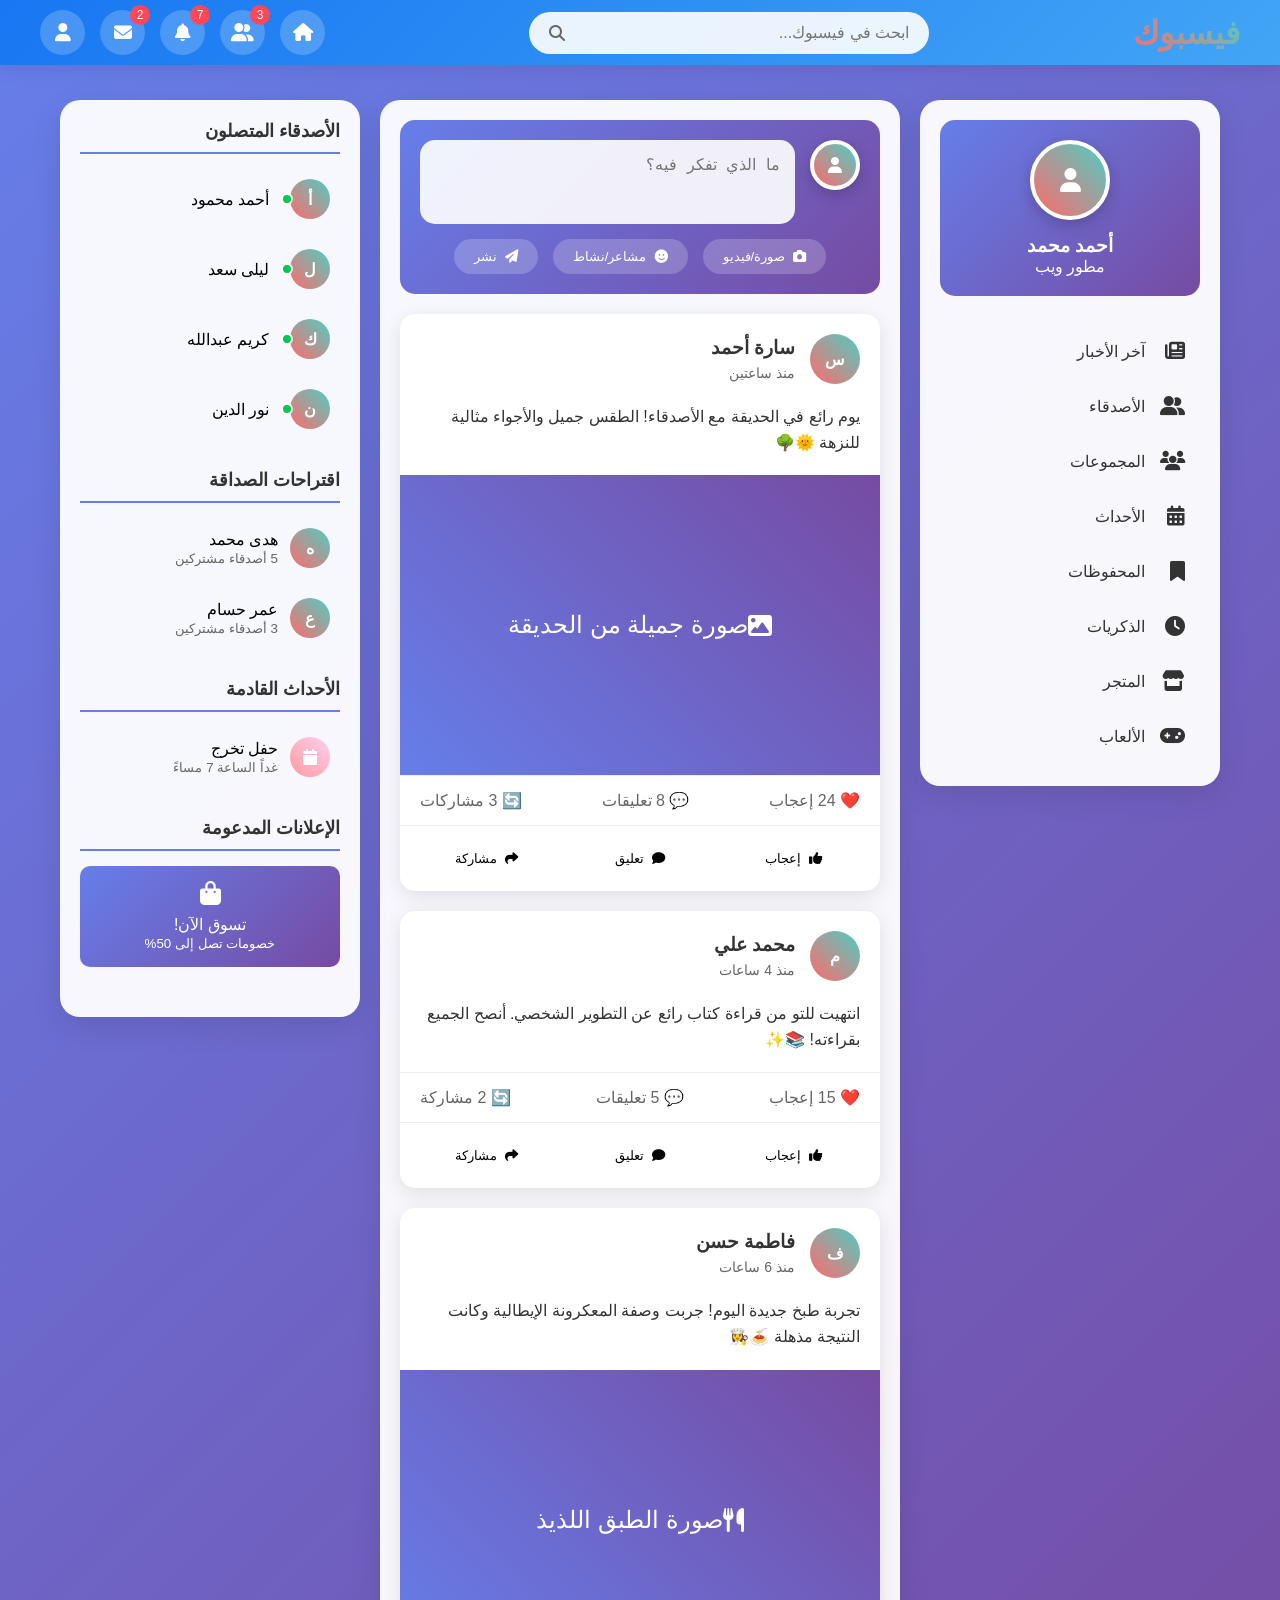
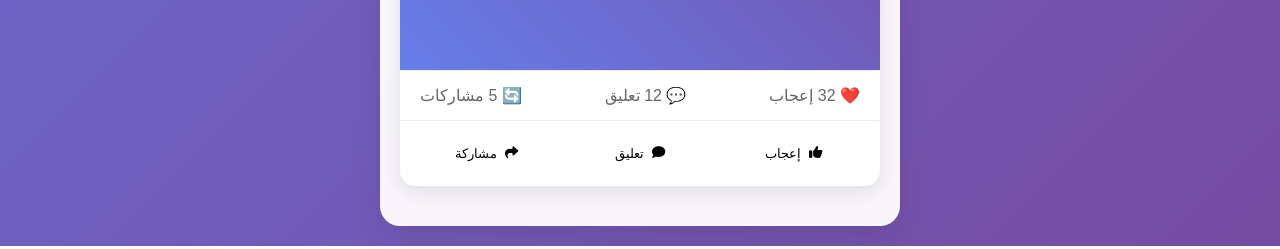
==== commit 331864a9: "Merge 41294815c650e818b549b39d3ce5be90165b84c8 into c86c8d0a934ab4ca01bc17fcdef6bf17aa601adc" ====
--- a/facebook-clone.html
+++ b/facebook-clone.html
@@ -3,9 +3,8 @@
 <head>
     <meta charset="UTF-8">
     <meta name="viewport" content="width=device-width, initial-scale=1.0">
-    <title>فيسبوك - تواصل مع الأصدقاء والعالم</title>
-    <link href="https://cdnjs.cloudflare.com/ajax/libs/font-awesome/6.0.0/css/all.min.css" rel="stylesheet">
-    <link href="https://fonts.googleapis.com/css2?family=Cairo:wght@300;400;600;700&display=swap" rel="stylesheet">
+    <title>فيسبوك - تواصل مع الأصدقاء والعائلة</title>
+    <link rel="stylesheet" href="https://cdnjs.cloudflare.com/ajax/libs/font-awesome/6.4.0/css/all.min.css">
     <style>
         * {
             margin: 0;
@@ -14,917 +13,1294 @@
         }
 
         body {
-            font-family: 'Cairo', sans-serif;
-            background-color: #f0f2f5;
-            color: #1c1e21;
-            line-height: 1.6;
-        }
-
-        /* Header */
-        .header {
-            background: #1877f2;
-            color: white;
-            padding: 8px 16px;
+            font-family: 'Segoe UI', Tahoma, Geneva, Verdana, sans-serif;
+            background: linear-gradient(135deg, #667eea 0%, #764ba2 100%);
+            min-height: 100vh;
+            direction: rtl;
+        }
+
+        /* Navigation Bar */
+        .navbar {
+            background: linear-gradient(135deg, #1877f2, #42a5f5);
+            padding: 10px 20px;
             position: fixed;
             top: 0;
-            left: 0;
-            right: 0;
+            width: 100%;
             z-index: 1000;
-            box-shadow: 0 2px 4px rgba(0,0,0,0.1);
-        }
-
-        .header-content {
-            display: flex;
+            box-shadow: 0 2px 20px rgba(0,0,0,0.1);
+            backdrop-filter: blur(10px);
+        }
+
+        .nav-container {
+            display: flex;
+            justify-content: space-between;
             align-items: center;
-            justify-content: space-between;
             max-width: 1200px;
             margin: 0 auto;
         }
 
         .logo {
-            font-size: 24px;
-            font-weight: 700;
+            font-size: 32px;
+            font-weight: bold;
             color: white;
             text-decoration: none;
-        }
-
-        .search-bar {
+            background: linear-gradient(45deg, #ff6b6b, #4ecdc4);
+            -webkit-background-clip: text;
+            -webkit-text-fill-color: transparent;
+            animation: glow 2s ease-in-out infinite alternate;
+        }
+
+        @keyframes glow {
+            from { filter: drop-shadow(0 0 5px rgba(255,255,255,0.5)); }
+            to { filter: drop-shadow(0 0 20px rgba(255,255,255,0.8)); }
+        }
+
+        .search-box {
             flex: 1;
             max-width: 400px;
             margin: 0 20px;
             position: relative;
         }
 
-        .search-input {
+        .search-box input {
             width: 100%;
-            padding: 8px 40px 8px 12px;
+            padding: 12px 20px 12px 50px;
             border: none;
-            border-radius: 20px;
+            border-radius: 25px;
+            background: rgba(255,255,255,0.9);
+            font-size: 16px;
+            transition: all 0.3s ease;
+        }
+
+        .search-box input:focus {
+            outline: none;
             background: white;
-            font-size: 14px;
-        }
-
-        .search-icon {
+            box-shadow: 0 0 20px rgba(255,255,255,0.3);
+            transform: scale(1.02);
+        }
+
+        .search-box i {
             position: absolute;
-            left: 12px;
+            left: 20px;
             top: 50%;
             transform: translateY(-50%);
-            color: #65676b;
+            color: #666;
         }
 
         .nav-icons {
             display: flex;
+            gap: 15px;
+        }
+
+        .nav-icon {
+            width: 45px;
+            height: 45px;
+            background: rgba(255,255,255,0.2);
+            border-radius: 50%;
+            display: flex;
+            align-items: center;
+            justify-content: center;
+            color: white;
+            font-size: 18px;
+            cursor: pointer;
+            transition: all 0.3s ease;
+            position: relative;
+        }
+
+        .nav-icon:hover {
+            background: rgba(255,255,255,0.3);
+            transform: translateY(-2px);
+            box-shadow: 0 5px 15px rgba(0,0,0,0.2);
+        }
+
+        .notification-badge {
+            position: absolute;
+            top: -5px;
+            right: -5px;
+            background: #ff4757;
+            color: white;
+            border-radius: 50%;
+            width: 20px;
+            height: 20px;
+            font-size: 12px;
+            display: flex;
+            align-items: center;
+            justify-content: center;
+            animation: pulse 2s infinite;
+        }
+
+        @keyframes pulse {
+            0% { transform: scale(1); }
+            50% { transform: scale(1.1); }
+            100% { transform: scale(1); }
+        }
+
+        /* Main Container */
+        .main-container {
+            display: grid;
+            grid-template-columns: 300px 1fr 300px;
+            gap: 20px;
+            max-width: 1200px;
+            margin: 80px auto 0;
+            padding: 20px;
+        }
+
+        /* Left Sidebar */
+        .left-sidebar {
+            background: rgba(255,255,255,0.95);
+            border-radius: 20px;
+            padding: 20px;
+            height: fit-content;
+            box-shadow: 0 10px 30px rgba(0,0,0,0.1);
+            backdrop-filter: blur(10px);
+        }
+
+        .profile-card {
+            text-align: center;
+            margin-bottom: 30px;
+            padding: 20px;
+            background: linear-gradient(135deg, #667eea, #764ba2);
+            border-radius: 15px;
+            color: white;
+        }
+
+        .profile-pic {
+            width: 80px;
+            height: 80px;
+            border-radius: 50%;
+            margin: 0 auto 15px;
+            border: 4px solid white;
+            box-shadow: 0 5px 15px rgba(0,0,0,0.2);
+            background: linear-gradient(45deg, #ff6b6b, #4ecdc4);
+            display: flex;
+            align-items: center;
+            justify-content: center;
+            font-size: 24px;
+            animation: rotate 10s linear infinite;
+        }
+
+        @keyframes rotate {
+            from { transform: rotate(0deg); }
+            to { transform: rotate(360deg); }
+        }
+
+        .menu-item {
+            display: flex;
+            align-items: center;
+            padding: 15px;
+            margin: 5px 0;
+            border-radius: 12px;
+            cursor: pointer;
+            transition: all 0.3s ease;
+            color: #333;
+        }
+
+        .menu-item:hover {
+            background: linear-gradient(135deg, #667eea, #764ba2);
+            color: white;
+            transform: translateX(-5px);
+            box-shadow: 0 5px 15px rgba(0,0,0,0.2);
+        }
+
+        .menu-item i {
+            margin-left: 15px;
+            font-size: 20px;
+            width: 25px;
+        }
+
+        /* Main Feed */
+        .main-feed {
+            background: rgba(255,255,255,0.95);
+            border-radius: 20px;
+            padding: 20px;
+            box-shadow: 0 10px 30px rgba(0,0,0,0.1);
+            backdrop-filter: blur(10px);
+        }
+
+        .post-creator {
+            background: linear-gradient(135deg, #667eea, #764ba2);
+            padding: 20px;
+            border-radius: 15px;
+            margin-bottom: 20px;
+            color: white;
+        }
+
+        .post-input {
+            display: flex;
+            gap: 15px;
+            margin-bottom: 15px;
+        }
+
+        .post-input img {
+            width: 50px;
+            height: 50px;
+            border-radius: 50%;
+            border: 3px solid white;
+        }
+
+        .post-input textarea {
+            flex: 1;
+            padding: 15px;
+            border: none;
+            border-radius: 15px;
+            resize: none;
+            font-size: 16px;
+            background: rgba(255,255,255,0.9);
+            transition: all 0.3s ease;
+        }
+
+        .post-input textarea:focus {
+            outline: none;
+            background: white;
+            box-shadow: 0 0 20px rgba(255,255,255,0.3);
+        }
+
+        .post-actions {
+            display: flex;
+            gap: 15px;
+            justify-content: center;
+        }
+
+        .post-action {
+            padding: 10px 20px;
+            background: rgba(255,255,255,0.2);
+            border: none;
+            border-radius: 25px;
+            color: white;
+            cursor: pointer;
+            transition: all 0.3s ease;
+            display: flex;
+            align-items: center;
             gap: 8px;
         }
 
-        .nav-icon {
+        .post-action:hover {
+            background: rgba(255,255,255,0.3);
+            transform: translateY(-2px);
+        }
+
+        /* Posts */
+        .post {
+            background: white;
+            border-radius: 15px;
+            margin-bottom: 20px;
+            box-shadow: 0 5px 20px rgba(0,0,0,0.1);
+            overflow: hidden;
+            transition: all 0.3s ease;
+        }
+
+        .post:hover {
+            transform: translateY(-5px);
+            box-shadow: 0 15px 40px rgba(0,0,0,0.15);
+        }
+
+        .post-header {
+            padding: 20px;
+            display: flex;
+            align-items: center;
+            gap: 15px;
+        }
+
+        .post-avatar {
+            width: 50px;
+            height: 50px;
+            border-radius: 50%;
+            background: linear-gradient(45deg, #ff6b6b, #4ecdc4);
+            display: flex;
+            align-items: center;
+            justify-content: center;
+            color: white;
+            font-weight: bold;
+        }
+
+        .post-info h3 {
+            margin-bottom: 5px;
+            color: #333;
+        }
+
+        .post-time {
+            color: #666;
+            font-size: 14px;
+        }
+
+        .post-content {
+            padding: 0 20px 20px;
+            color: #333;
+            line-height: 1.6;
+        }
+
+        .post-image {
+            width: 100%;
+            height: 300px;
+            background: linear-gradient(45deg, #667eea, #764ba2);
+            display: flex;
+            align-items: center;
+            justify-content: center;
+            color: white;
+            font-size: 24px;
+        }
+
+        .post-stats {
+            padding: 15px 20px;
+            border-top: 1px solid #eee;
+            display: flex;
+            justify-content: space-between;
+            color: #666;
+        }
+
+        .post-reactions {
+            display: flex;
+            gap: 20px;
+            padding: 15px 20px;
+            border-top: 1px solid #eee;
+        }
+
+        .reaction-btn {
+            flex: 1;
+            padding: 10px;
+            background: none;
+            border: none;
+            border-radius: 8px;
+            cursor: pointer;
+            transition: all 0.3s ease;
+            display: flex;
+            align-items: center;
+            justify-content: center;
+            gap: 8px;
+        }
+
+        .reaction-btn:hover {
+            background: #f0f2f5;
+        }
+
+        .like-btn:hover {
+            color: #1877f2;
+            background: rgba(24, 119, 242, 0.1);
+        }
+
+        .comment-btn:hover {
+            color: #42a5f5;
+            background: rgba(66, 165, 245, 0.1);
+        }
+
+        .share-btn:hover {
+            color: #00c851;
+            background: rgba(0, 200, 81, 0.1);
+        }
+
+        /* Right Sidebar */
+        .right-sidebar {
+            background: rgba(255,255,255,0.95);
+            border-radius: 20px;
+            padding: 20px;
+            height: fit-content;
+            box-shadow: 0 10px 30px rgba(0,0,0,0.1);
+            backdrop-filter: blur(10px);
+        }
+
+        .sidebar-section {
+            margin-bottom: 30px;
+        }
+
+        .sidebar-title {
+            font-size: 18px;
+            font-weight: bold;
+            margin-bottom: 15px;
+            color: #333;
+            padding-bottom: 10px;
+            border-bottom: 2px solid #667eea;
+        }
+
+        .friend-item {
+            display: flex;
+            align-items: center;
+            gap: 12px;
+            padding: 10px;
+            border-radius: 10px;
+            cursor: pointer;
+            transition: all 0.3s ease;
+            margin-bottom: 10px;
+        }
+
+        .friend-item:hover {
+            background: linear-gradient(135deg, rgba(102, 126, 234, 0.1), rgba(118, 75, 162, 0.1));
+            transform: translateX(-5px);
+        }
+
+        .friend-avatar {
             width: 40px;
             height: 40px;
             border-radius: 50%;
-            display: flex;
-            align-items: center;
-            justify-content: center;
-            background: rgba(255,255,255,0.1);
-            color: white;
-            text-decoration: none;
-            transition: background 0.3s;
-        }
-
-        .nav-icon:hover {
-            background: rgba(255,255,255,0.2);
-        }
-
-        .profile-pic {
-            width: 32px;
-            height: 32px;
-            border-radius: 50%;
-            background: #42b883;
+            background: linear-gradient(45deg, #ff6b6b, #4ecdc4);
             display: flex;
             align-items: center;
             justify-content: center;
             color: white;
-            font-weight: 600;
-        }
-
-        /* Main Layout */
-        .main-container {
-            display: flex;
-            max-width: 1200px;
-            margin: 0 auto;
-            padding-top: 60px;
-            gap: 20px;
-        }
-
-        /* Sidebar */
-        .sidebar {
-            width: 250px;
-            background: white;
-            border-radius: 8px;
-            padding: 16px;
-            height: fit-content;
-            position: sticky;
-            top: 80px;
-            box-shadow: 0 2px 4px rgba(0,0,0,0.1);
-        }
-
-        .sidebar-item {
-            display: flex;
-            align-items: center;
-            padding: 12px;
-            border-radius: 8px;
-            margin-bottom: 4px;
-            text-decoration: none;
-            color: #1c1e21;
-            transition: background 0.3s;
-        }
-
-        .sidebar-item:hover {
-            background: #f0f2f5;
-        }
-
-        .sidebar-item i {
-            margin-left: 12px;
-            font-size: 20px;
+            font-weight: bold;
+        }
+
+        .online-indicator {
+            width: 12px;
+            height: 12px;
+            background: #00c851;
+            border-radius: 50%;
+            border: 2px solid white;
+            position: relative;
+            margin-right: -15px;
+            z-index: 1;
+        }
+
+        /* Responsive Design */
+        @media (max-width: 768px) {
+            .main-container {
+                grid-template-columns: 1fr;
+                gap: 10px;
+                padding: 10px;
+            }
+
+            .left-sidebar,
+            .right-sidebar {
+                display: none;
+            }
+
+            .navbar {
+                padding: 10px;
+            }
+
+            .nav-container {
+                flex-direction: column;
+                gap: 10px;
+            }
+
+            .search-box {
+                order: 2;
+                margin: 0;
+                max-width: none;
+            }
+        }
+
+        /* Animations */
+        @keyframes fadeInUp {
+            from {
+                opacity: 0;
+                transform: translateY(30px);
+            }
+            to {
+                opacity: 1;
+                transform: translateY(0);
+            }
+        }
+
+        .post {
+            animation: fadeInUp 0.6s ease-out;
+        }
+
+        /* Custom Scrollbar */
+        ::-webkit-scrollbar {
+            width: 8px;
+        }
+
+        ::-webkit-scrollbar-track {
+            background: rgba(255,255,255,0.1);
+            border-radius: 10px;
+        }
+
+        ::-webkit-scrollbar-thumb {
+            background: linear-gradient(135deg, #667eea, #764ba2);
+            border-radius: 10px;
+        }
+
+        ::-webkit-scrollbar-thumb:hover {
+            background: linear-gradient(135deg, #5a6fd8, #6a4190);
+        }
+
+        /* Loading Animation */
+        .loading {
+            display: inline-block;
             width: 20px;
-        }
-
-        /* Main Content */
-        .main-content {
-            flex: 1;
-            max-width: 680px;
-        }
-
-        /* Create Post */
-        .create-post {
-            background: white;
-            border-radius: 8px;
-            padding: 16px;
-            margin-bottom: 20px;
-            box-shadow: 0 2px 4px rgba(0,0,0,0.1);
-        }
-
-        .create-post-header {
-            display: flex;
-            align-items: center;
-            margin-bottom: 16px;
-        }
-
-        .create-post-avatar {
-            width: 40px;
-            height: 40px;
+            height: 20px;
+            border: 3px solid rgba(255,255,255,0.3);
             border-radius: 50%;
-            background: #42b883;
-            display: flex;
-            align-items: center;
-            justify-content: center;
-            color: white;
-            font-weight: 600;
-            margin-left: 12px;
-        }
-
-        .create-post-input {
-            flex: 1;
-            padding: 12px 16px;
-            border: none;
-            background: #f0f2f5;
-            border-radius: 20px;
-            font-size: 16px;
-            outline: none;
-        }
-
-        .create-post-actions {
-            display: flex;
-            gap: 16px;
-            margin-top: 16px;
-            padding-top: 16px;
-            border-top: 1px solid #e4e6ea;
-        }
-
-        .action-btn {
-            flex: 1;
-            display: flex;
-            align-items: center;
-            justify-content: center;
-            padding: 8px;
-            border: none;
-            background: none;
-            border-radius: 8px;
-            color: #65676b;
-            font-size: 14px;
-            cursor: pointer;
-            transition: background 0.3s;
-        }
-
-        .action-btn:hover {
-            background: #f0f2f5;
-        }
-
-        .action-btn i {
-            margin-left: 8px;
-        }
-
-        /* Posts */
-        .post {
-            background: white;
-            border-radius: 8px;
-            margin-bottom: 20px;
-            box-shadow: 0 2px 4px rgba(0,0,0,0.1);
-            overflow: hidden;
-        }
-
-        .post-header {
-            display: flex;
-            align-items: center;
-            padding: 16px;
-        }
-
-        .post-avatar {
-            width: 40px;
-            height: 40px;
-            border-radius: 50%;
-            background: #42b883;
-            display: flex;
-            align-items: center;
-            justify-content: center;
-            color: white;
-            font-weight: 600;
-            margin-left: 12px;
-        }
-
-        .post-info h4 {
-            font-size: 15px;
-            font-weight: 600;
-            margin-bottom: 2px;
-        }
-
-        .post-info span {
-            font-size: 13px;
-            color: #65676b;
-        }
-
-        .post-options {
-            margin-right: auto;
-            color: #65676b;
-            cursor: pointer;
-        }
-
-        .post-content {
-            padding: 0 16px 16px;
-        }
-
-        .post-text {
-            font-size: 15px;
-            line-height: 1.4;
-            margin-bottom: 12px;
-        }
-
-        .post-image {
-            width: 100%;
-            border-radius: 8px;
-            margin-bottom: 12px;
-        }
-
-        .post-actions {
-            display: flex;
-            padding: 8px 16px;
-            border-top: 1px solid #e4e6ea;
-        }
-
-        .post-action {
-            flex: 1;
-            display: flex;
-            align-items: center;
-            justify-content: center;
-            padding: 8px;
-            border: none;
-            background: none;
-            color: #65676b;
-            font-size: 14px;
-            cursor: pointer;
-            border-radius: 4px;
-            transition: background 0.3s;
-        }
-
-        .post-action:hover {
-            background: #f0f2f5;
-        }
-
-        .post-action.liked {
-            color: #1877f2;
-        }
-
-        .post-action i {
-            margin-left: 8px;
-        }
-
-        /* Right Sidebar */
-        .right-sidebar {
-            width: 300px;
-        }
-
-        .sponsored {
-            background: white;
-            border-radius: 8px;
-            padding: 16px;
-            margin-bottom: 20px;
-            box-shadow: 0 2px 4px rgba(0,0,0,0.1);
-        }
-
-        .sponsored h3 {
-            font-size: 16px;
-            margin-bottom: 16px;
-            color: #65676b;
-        }
-
-        .sponsored-item {
-            display: flex;
-            align-items: center;
-            padding: 8px 0;
-            text-decoration: none;
-            color: #1c1e21;
-        }
-
-        .sponsored-item img {
-            width: 100px;
-            height: 60px;
-            border-radius: 8px;
-            margin-left: 12px;
-            object-fit: cover;
-        }
-
-        .sponsored-item h4 {
-            font-size: 14px;
-            margin-bottom: 4px;
-        }
-
-        .sponsored-item p {
-            font-size: 12px;
-            color: #65676b;
-        }
-
-        /* Contacts */
-        .contacts {
-            background: white;
-            border-radius: 8px;
-            padding: 16px;
-            box-shadow: 0 2px 4px rgba(0,0,0,0.1);
-        }
-
-        .contacts h3 {
-            font-size: 16px;
-            margin-bottom: 16px;
-            color: #65676b;
-        }
-
-        .contact-item {
-            display: flex;
-            align-items: center;
-            padding: 8px 0;
-            text-decoration: none;
-            color: #1c1e21;
-        }
-
-        .contact-avatar {
-            width: 32px;
-            height: 32px;
-            border-radius: 50%;
-            background: #42b883;
-            display: flex;
-            align-items: center;
-            justify-content: center;
-            color: white;
-            font-weight: 600;
-            font-size: 12px;
-            margin-left: 12px;
-        }
-
-        .contact-name {
-            font-size: 14px;
-            font-weight: 500;
-        }
-
-        .online-indicator {
-            width: 8px;
-            height: 8px;
-            background: #42b883;
-            border-radius: 50%;
-            margin-right: auto;
-        }
-
-        /* Modal */
+            border-top-color: #fff;
+            animation: spin 1s ease-in-out infinite;
+        }
+
+        @keyframes spin {
+            to { transform: rotate(360deg); }
+        }
+
+        /* Modal Styles */
         .modal {
             display: none;
             position: fixed;
+            z-index: 2000;
+            left: 0;
             top: 0;
-            left: 0;
             width: 100%;
             height: 100%;
-            background: rgba(0,0,0,0.5);
-            z-index: 2000;
+            background-color: rgba(0,0,0,0.8);
+            backdrop-filter: blur(5px);
         }
 
         .modal-content {
-            position: absolute;
-            top: 50%;
-            left: 50%;
-            transform: translate(-50%, -50%);
             background: white;
-            border-radius: 8px;
-            padding: 20px;
+            margin: 5% auto;
+            padding: 30px;
+            border-radius: 20px;
             width: 90%;
             max-width: 500px;
-        }
-
-        .modal-header {
-            display: flex;
-            justify-content: space-between;
-            align-items: center;
-            margin-bottom: 20px;
-        }
-
-        .modal-header h3 {
-            font-size: 18px;
-        }
-
-        .close-btn {
-            background: none;
-            border: none;
-            font-size: 24px;
+            position: relative;
+            animation: modalSlideIn 0.3s ease-out;
+        }
+
+        @keyframes modalSlideIn {
+            from {
+                opacity: 0;
+                transform: translateY(-50px);
+            }
+            to {
+                opacity: 1;
+                transform: translateY(0);
+            }
+        }
+
+        .close {
+            position: absolute;
+            right: 20px;
+            top: 20px;
+            font-size: 28px;
+            font-weight: bold;
             cursor: pointer;
-            color: #65676b;
-        }
-
-        .modal-body textarea {
-            width: 100%;
-            min-height: 100px;
-            padding: 12px;
-            border: 1px solid #ddd;
-            border-radius: 8px;
-            font-size: 16px;
-            resize: vertical;
-            font-family: inherit;
-        }
-
-        .modal-footer {
-            display: flex;
-            justify-content: flex-end;
-            gap: 12px;
-            margin-top: 20px;
-        }
-
-        .btn {
-            padding: 10px 20px;
-            border: none;
-            border-radius: 6px;
-            cursor: pointer;
-            font-size: 14px;
-            font-weight: 600;
-        }
-
-        .btn-primary {
-            background: #1877f2;
-            color: white;
-        }
-
-        .btn-secondary {
-            background: #e4e6ea;
-            color: #1c1e21;
-        }
-
-        /* Responsive */
-        @media (max-width: 768px) {
-            .main-container {
-                flex-direction: column;
-            }
-            
-            .sidebar, .right-sidebar {
-                width: 100%;
-                position: static;
-            }
-            
-            .header-content {
-                flex-direction: column;
-                gap: 10px;
-            }
-            
-            .search-bar {
-                margin: 0;
-                max-width: 100%;
-            }
-        }
-
-        /* Animations */
-        @keyframes fadeIn {
-            from { opacity: 0; transform: translateY(20px); }
-            to { opacity: 1; transform: translateY(0); }
-        }
-
-        .post {
-            animation: fadeIn 0.5s ease-out;
-        }
-
-        .create-post {
-            animation: fadeIn 0.3s ease-out;
+            color: #aaa;
+        }
+
+        .close:hover {
+            color: #000;
         }
     </style>
 </head>
 <body>
-    <!-- Header -->
-    <header class="header">
-        <div class="header-content">
+    <!-- Navigation Bar -->
+    <nav class="navbar">
+        <div class="nav-container">
             <a href="#" class="logo">فيسبوك</a>
-            <div class="search-bar">
-                <i class="fas fa-search search-icon"></i>
-                <input type="text" class="search-input" placeholder="البحث في فيسبوك">
-            </div>
+            
+            <div class="search-box">
+                <i class="fas fa-search"></i>
+                <input type="text" placeholder="ابحث في فيسبوك...">
+            </div>
+            
             <div class="nav-icons">
-                <a href="#" class="nav-icon">
+                <div class="nav-icon" onclick="showNotifications()">
                     <i class="fas fa-home"></i>
-                </a>
-                <a href="#" class="nav-icon">
-                    <i class="fas fa-users"></i>
-                </a>
-                <a href="#" class="nav-icon">
-                    <i class="fas fa-play-circle"></i>
-                </a>
-                <a href="#" class="nav-icon">
-                    <i class="fas fa-shopping-bag"></i>
-                </a>
-                <a href="#" class="nav-icon">
-                    <i class="fas fa-gamepad"></i>
-                </a>
-                <div class="profile-pic">أ</div>
+                </div>
+                <div class="nav-icon">
+                    <i class="fas fa-user-friends"></i>
+                    <span class="notification-badge">3</span>
+                </div>
+                <div class="nav-icon">
+                    <i class="fas fa-bell"></i>
+                    <span class="notification-badge">7</span>
+                </div>
+                <div class="nav-icon">
+                    <i class="fas fa-envelope"></i>
+                    <span class="notification-badge">2</span>
+                </div>
+                <div class="nav-icon" onclick="showProfile()">
+                    <i class="fas fa-user"></i>
+                </div>
             </div>
         </div>
-    </header>
+    </nav>
 
     <!-- Main Container -->
     <div class="main-container">
         <!-- Left Sidebar -->
-        <aside class="sidebar">
-            <a href="#" class="sidebar-item">
-                <i class="fas fa-user"></i>
-                <span>أحمد محمد</span>
-            </a>
-            <a href="#" class="sidebar-item">
+        <aside class="left-sidebar">
+            <div class="profile-card">
+                <div class="profile-pic">
+                    <i class="fas fa-user"></i>
+                </div>
+                <h3>أحمد محمد</h3>
+                <p>مطور ويب</p>
+            </div>
+            
+            <div class="menu-item" onclick="showFeed()">
+                <i class="fas fa-newspaper"></i>
+                <span>آخر الأخبار</span>
+            </div>
+            <div class="menu-item">
+                <i class="fas fa-user-friends"></i>
+                <span>الأصدقاء</span>
+            </div>
+            <div class="menu-item">
                 <i class="fas fa-users"></i>
-                <span>الأصدقاء</span>
-            </a>
-            <a href="#" class="sidebar-item">
+                <span>المجموعات</span>
+            </div>
+            <div class="menu-item">
+                <i class="fas fa-calendar-alt"></i>
+                <span>الأحداث</span>
+            </div>
+            <div class="menu-item">
                 <i class="fas fa-bookmark"></i>
                 <span>المحفوظات</span>
-            </a>
-            <a href="#" class="sidebar-item">
-                <i class="fas fa-calendar"></i>
-                <span>الأحداث</span>
-            </a>
-            <a href="#" class="sidebar-item">
-                <i class="fas fa-flag"></i>
-                <span>الصفحات</span>
-            </a>
-            <a href="#" class="sidebar-item">
-                <i class="fas fa-shopping-bag"></i>
+            </div>
+            <div class="menu-item">
+                <i class="fas fa-clock"></i>
+                <span>الذكريات</span>
+            </div>
+            <div class="menu-item">
+                <i class="fas fa-store"></i>
                 <span>المتجر</span>
-            </a>
-            <a href="#" class="sidebar-item">
+            </div>
+            <div class="menu-item">
                 <i class="fas fa-gamepad"></i>
                 <span>الألعاب</span>
-            </a>
-            <a href="#" class="sidebar-item">
-                <i class="fas fa-ellipsis-h"></i>
-                <span>المزيد</span>
-            </a>
+            </div>
         </aside>
 
-        <!-- Main Content -->
-        <main class="main-content">
-            <!-- Create Post -->
-            <div class="create-post">
-                <div class="create-post-header">
-                    <div class="create-post-avatar">أ</div>
-                    <input type="text" class="create-post-input" placeholder="ما الذي يدور في ذهنك، أحمد؟" onclick="openCreatePostModal()">
-                </div>
-                <div class="create-post-actions">
-                    <button class="action-btn" onclick="openCreatePostModal()">
-                        <i class="fas fa-video"></i>
-                        <span>فيديو مباشر</span>
+        <!-- Main Feed -->
+        <main class="main-feed">
+            <!-- Post Creator -->
+            <div class="post-creator">
+                <div class="post-input">
+                    <div class="profile-pic" style="width: 50px; height: 50px; font-size: 16px;">
+                        <i class="fas fa-user"></i>
+                    </div>
+                    <textarea placeholder="ما الذي تفكر فيه؟" rows="3" id="postText"></textarea>
+                </div>
+                <div class="post-actions">
+                    <button class="post-action" onclick="addPhoto()">
+                        <i class="fas fa-camera"></i>
+                        صورة/فيديو
                     </button>
-                    <button class="action-btn" onclick="openCreatePostModal()">
+                    <button class="post-action" onclick="addFeeling()">
+                        <i class="fas fa-smile"></i>
+                        مشاعر/نشاط
+                    </button>
+                    <button class="post-action" onclick="createPost()">
+                        <i class="fas fa-paper-plane"></i>
+                        نشر
+                    </button>
+                </div>
+            </div>
+
+            <!-- Posts Feed -->
+            <div id="postsContainer">
+                <!-- Sample Posts -->
+                <article class="post">
+                    <div class="post-header">
+                        <div class="post-avatar">س</div>
+                        <div class="post-info">
+                            <h3>سارة أحمد</h3>
+                            <span class="post-time">منذ ساعتين</span>
+                        </div>
+                    </div>
+                    <div class="post-content">
+                        <p>يوم رائع في الحديقة مع الأصدقاء! الطقس جميل والأجواء مثالية للنزهة 🌞🌳</p>
+                    </div>
+                    <div class="post-image">
                         <i class="fas fa-image"></i>
-                        <span>صورة/فيديو</span>
-                    </button>
-                    <button class="action-btn" onclick="openCreatePostModal()">
-                        <i class="fas fa-smile"></i>
-                        <span>نشاط</span>
-                    </button>
-                </div>
-            </div>
-
-            <!-- Posts -->
-            <div class="post">
-                <div class="post-header">
-                    <div class="post-avatar">س</div>
-                    <div class="post-info">
-                        <h4>سارة أحمد</h4>
-                        <span>منذ ساعتين</span>
-                    </div>
-                    <i class="fas fa-ellipsis-h post-options"></i>
-                </div>
-                <div class="post-content">
-                    <p class="post-text">صباح الخير! يوم جميل للعمل والدراسة 🌅</p>
-                    <img src="https://images.unsplash.com/photo-1506905925346-14b1e0d0f682?w=500&h=300&fit=crop" alt="منظر طبيعي" class="post-image">
-                </div>
-                <div class="post-actions">
-                    <button class="post-action" onclick="toggleLike(this)">
-                        <i class="far fa-thumbs-up"></i>
-                        <span>إعجاب</span>
-                    </button>
-                    <button class="post-action" onclick="toggleComment(this)">
-                        <i class="far fa-comment"></i>
-                        <span>تعليق</span>
-                    </button>
-                    <button class="post-action">
-                        <i class="fas fa-share"></i>
-                        <span>مشاركة</span>
-                    </button>
-                </div>
-            </div>
-
-            <div class="post">
-                <div class="post-header">
-                    <div class="post-avatar">م</div>
-                    <div class="post-info">
-                        <h4>محمد علي</h4>
-                        <span>منذ 4 ساعات</span>
-                    </div>
-                    <i class="fas fa-ellipsis-h post-options"></i>
-                </div>
-                <div class="post-content">
-                    <p class="post-text">مشاركة رائعة من مؤتمر التكنولوجيا اليوم! تعلمت الكثير من الأشياء الجديدة 💻</p>
-                </div>
-                <div class="post-actions">
-                    <button class="post-action" onclick="toggleLike(this)">
-                        <i class="far fa-thumbs-up"></i>
-                        <span>إعجاب</span>
-                    </button>
-                    <button class="post-action" onclick="toggleComment(this)">
-                        <i class="far fa-comment"></i>
-                        <span>تعليق</span>
-                    </button>
-                    <button class="post-action">
-                        <i class="fas fa-share"></i>
-                        <span>مشاركة</span>
-                    </button>
-                </div>
-            </div>
-
-            <div class="post">
-                <div class="post-header">
-                    <div class="post-avatar">ف</div>
-                    <div class="post-info">
-                        <h4>فاطمة حسن</h4>
-                        <span>منذ 6 ساعات</span>
-                    </div>
-                    <i class="fas fa-ellipsis-h post-options"></i>
-                </div>
-                <div class="post-content">
-                    <p class="post-text">وصفة جديدة جربتها اليوم - كعكة الشوكولاتة اللذيذة! 🍰</p>
-                    <img src="https://images.unsplash.com/photo-1578985545062-69928b1c9581?w=500&h=300&fit=crop" alt="كعكة شوكولاتة" class="post-image">
-                </div>
-                <div class="post-actions">
-                    <button class="post-action" onclick="toggleLike(this)">
-                        <i class="far fa-thumbs-up"></i>
-                        <span>إعجاب</span>
-                    </button>
-                    <button class="post-action" onclick="toggleComment(this)">
-                        <i class="far fa-comment"></i>
-                        <span>تعليق</span>
-                    </button>
-                    <button class="post-action">
-                        <i class="fas fa-share"></i>
-                        <span>مشاركة</span>
-                    </button>
-                </div>
+                        <span>صورة جميلة من الحديقة</span>
+                    </div>
+                    <div class="post-stats">
+                        <span>❤️ 24 إعجاب</span>
+                        <span>💬 8 تعليقات</span>
+                        <span>🔄 3 مشاركات</span>
+                    </div>
+                    <div class="post-reactions">
+                        <button class="reaction-btn like-btn" onclick="toggleLike(this)">
+                            <i class="fas fa-thumbs-up"></i>
+                            إعجاب
+                        </button>
+                        <button class="reaction-btn comment-btn" onclick="showComments(this)">
+                            <i class="fas fa-comment"></i>
+                            تعليق
+                        </button>
+                        <button class="reaction-btn share-btn" onclick="sharePost(this)">
+                            <i class="fas fa-share"></i>
+                            مشاركة
+                        </button>
+                    </div>
+                </article>
+
+                <article class="post">
+                    <div class="post-header">
+                        <div class="post-avatar">م</div>
+                        <div class="post-info">
+                            <h3>محمد علي</h3>
+                            <span class="post-time">منذ 4 ساعات</span>
+                        </div>
+                    </div>
+                    <div class="post-content">
+                        <p>انتهيت للتو من قراءة كتاب رائع عن التطوير الشخصي. أنصح الجميع بقراءته! 📚✨</p>
+                    </div>
+                    <div class="post-stats">
+                        <span>❤️ 15 إعجاب</span>
+                        <span>💬 5 تعليقات</span>
+                        <span>🔄 2 مشاركة</span>
+                    </div>
+                    <div class="post-reactions">
+                        <button class="reaction-btn like-btn" onclick="toggleLike(this)">
+                            <i class="fas fa-thumbs-up"></i>
+                            إعجاب
+                        </button>
+                        <button class="reaction-btn comment-btn" onclick="showComments(this)">
+                            <i class="fas fa-comment"></i>
+                            تعليق
+                        </button>
+                        <button class="reaction-btn share-btn" onclick="sharePost(this)">
+                            <i class="fas fa-share"></i>
+                            مشاركة
+                        </button>
+                    </div>
+                </article>
+
+                <article class="post">
+                    <div class="post-header">
+                        <div class="post-avatar">ف</div>
+                        <div class="post-info">
+                            <h3>فاطمة حسن</h3>
+                            <span class="post-time">منذ 6 ساعات</span>
+                        </div>
+                    </div>
+                    <div class="post-content">
+                        <p>تجربة طبخ جديدة اليوم! جربت وصفة المعكرونة الإيطالية وكانت النتيجة مذهلة 🍝👩‍🍳</p>
+                    </div>
+                    <div class="post-image">
+                        <i class="fas fa-utensils"></i>
+                        <span>صورة الطبق اللذيذ</span>
+                    </div>
+                    <div class="post-stats">
+                        <span>❤️ 32 إعجاب</span>
+                        <span>💬 12 تعليق</span>
+                        <span>🔄 5 مشاركات</span>
+                    </div>
+                    <div class="post-reactions">
+                        <button class="reaction-btn like-btn" onclick="toggleLike(this)">
+                            <i class="fas fa-thumbs-up"></i>
+                            إعجاب
+                        </button>
+                        <button class="reaction-btn comment-btn" onclick="showComments(this)">
+                            <i class="fas fa-comment"></i>
+                            تعليق
+                        </button>
+                        <button class="reaction-btn share-btn" onclick="sharePost(this)">
+                            <i class="fas fa-share"></i>
+                            مشاركة
+                        </button>
+                    </div>
+                </article>
             </div>
         </main>
 
         <!-- Right Sidebar -->
         <aside class="right-sidebar">
-            <!-- Sponsored -->
-            <div class="sponsored">
-                <h3>إعلانات مدفوعة</h3>
-                <a href="#" class="sponsored-item">
-                    <img src="https://images.unsplash.com/photo-1556742049-0cfed4f6a45d?w=100&h=60&fit=crop" alt="منتج">
+            <div class="sidebar-section">
+                <h3 class="sidebar-title">الأصدقاء المتصلون</h3>
+                <div class="friend-item">
+                    <div class="friend-avatar">أ</div>
+                    <div class="online-indicator"></div>
+                    <span>أحمد محمود</span>
+                </div>
+                <div class="friend-item">
+                    <div class="friend-avatar">ل</div>
+                    <div class="online-indicator"></div>
+                    <span>ليلى سعد</span>
+                </div>
+                <div class="friend-item">
+                    <div class="friend-avatar">ك</div>
+                    <div class="online-indicator"></div>
+                    <span>كريم عبدالله</span>
+                </div>
+                <div class="friend-item">
+                    <div class="friend-avatar">ن</div>
+                    <div class="online-indicator"></div>
+                    <span>نور الدين</span>
+                </div>
+            </div>
+
+            <div class="sidebar-section">
+                <h3 class="sidebar-title">اقتراحات الصداقة</h3>
+                <div class="friend-item">
+                    <div class="friend-avatar">ه</div>
                     <div>
-                        <h4>منتج جديد</h4>
-                        <p>اكتشف أحدث المنتجات</p>
-                    </div>
-                </a>
-                <a href="#" class="sponsored-item">
-                    <img src="https://images.unsplash.com/photo-1551434678-e076c223a692?w=100&h=60&fit=crop" alt="خدمة">
+                        <div>هدى محمد</div>
+                        <small style="color: #666;">5 أصدقاء مشتركين</small>
+                    </div>
+                </div>
+                <div class="friend-item">
+                    <div class="friend-avatar">ع</div>
                     <div>
-                        <h4>خدمات متميزة</h4>
-                        <p>احصل على أفضل الخدمات</p>
-                    </div>
-                </a>
-            </div>
-
-            <!-- Contacts -->
-            <div class="contacts">
-                <h3>جهات الاتصال</h3>
-                <a href="#" class="contact-item">
-                    <div class="contact-avatar">ع</div>
-                    <span class="contact-name">علي محمود</span>
-                    <div class="online-indicator"></div>
-                </a>
-                <a href="#" class="contact-item">
-                    <div class="contact-avatar">ن</div>
-                    <span class="contact-name">نور الدين</span>
-                    <div class="online-indicator"></div>
-                </a>
-                <a href="#" class="contact-item">
-                    <div class="contact-avatar">ي</div>
-                    <span class="contact-name">ياسمين أحمد</span>
-                    <div class="online-indicator"></div>
-                </a>
-                <a href="#" class="contact-item">
-                    <div class="contact-avatar">خ</div>
-                    <span class="contact-name">خالد محمد</span>
-                    <div class="online-indicator"></div>
-                </a>
-                <a href="#" class="contact-item">
-                    <div class="contact-avatar">ر</div>
-                    <span class="contact-name">رامي حسن</span>
-                    <div class="online-indicator"></div>
-                </a>
+                        <div>عمر حسام</div>
+                        <small style="color: #666;">3 أصدقاء مشتركين</small>
+                    </div>
+                </div>
+            </div>
+
+            <div class="sidebar-section">
+                <h3 class="sidebar-title">الأحداث القادمة</h3>
+                <div class="friend-item">
+                    <div class="friend-avatar" style="background: linear-gradient(45deg, #ff9a9e, #fecfef);">
+                        <i class="fas fa-calendar"></i>
+                    </div>
+                    <div>
+                        <div>حفل تخرج</div>
+                        <small style="color: #666;">غداً الساعة 7 مساءً</small>
+                    </div>
+                </div>
+            </div>
+
+            <div class="sidebar-section">
+                <h3 class="sidebar-title">الإعلانات المدعومة</h3>
+                <div style="background: linear-gradient(135deg, #667eea, #764ba2); padding: 15px; border-radius: 10px; color: white; text-align: center;">
+                    <i class="fas fa-shopping-bag" style="font-size: 24px; margin-bottom: 10px;"></i>
+                    <div>تسوق الآن!</div>
+                    <small>خصومات تصل إلى 50%</small>
+                </div>
             </div>
         </aside>
     </div>
 
-    <!-- Create Post Modal -->
-    <div id="createPostModal" class="modal">
+    <!-- Modal for Comments -->
+    <div id="commentsModal" class="modal">
         <div class="modal-content">
-            <div class="modal-header">
-                <h3>إنشاء منشور</h3>
-                <button class="close-btn" onclick="closeCreatePostModal()">&times;</button>
-            </div>
-            <div class="modal-body">
-                <textarea placeholder="ما الذي يدور في ذهنك؟" id="postText"></textarea>
-            </div>
-            <div class="modal-footer">
-                <button class="btn btn-secondary" onclick="closeCreatePostModal()">إلغاء</button>
-                <button class="btn btn-primary" onclick="createPost()">نشر</button>
+            <span class="close" onclick="closeModal('commentsModal')">&times;</span>
+            <h2>التعليقات</h2>
+            <div id="commentsContainer">
+                <div style="padding: 15px; border-bottom: 1px solid #eee;">
+                    <strong>علي أحمد:</strong> منشور رائع! شكراً للمشاركة 👍
+                </div>
+                <div style="padding: 15px; border-bottom: 1px solid #eee;">
+                    <strong>مريم سالم:</strong> أتفق معك تماماً، موضوع مهم جداً 💯
+                </div>
+            </div>
+            <div style="margin-top: 20px;">
+                <textarea placeholder="اكتب تعليقاً..." style="width: 100%; padding: 10px; border: 1px solid #ddd; border-radius: 8px; resize: none;" rows="3"></textarea>
+                <button onclick="addComment()" style="margin-top: 10px; padding: 10px 20px; background: #1877f2; color: white; border: none; border-radius: 8px; cursor: pointer;">إضافة تعليق</button>
             </div>
         </div>
     </div>
 
     <script>
-        // Open create post modal
-        function openCreatePostModal() {
-            document.getElementById('createPostModal').style.display = 'block';
-        }
-
-        // Close create post modal
-        function closeCreatePostModal() {
-            document.getElementById('createPostModal').style.display = 'none';
-            document.getElementById('postText').value = '';
+        // Global variables
+        let posts = [];
+        let currentUser = "أحمد محمد";
+
+        // Initialize the app
+        document.addEventListener('DOMContentLoaded', function() {
+            loadPosts();
+            setupEventListeners();
+            showWelcomeMessage();
+        });
+
+        // Setup event listeners
+        function setupEventListeners() {
+            // Search functionality
+            const searchInput = document.querySelector('.search-box input');
+            searchInput.addEventListener('input', function(e) {
+                searchPosts(e.target.value);
+            });
+
+            // Post text area auto-resize
+            const postTextarea = document.getElementById('postText');
+            postTextarea.addEventListener('input', function() {
+                this.style.height = 'auto';
+                this.style.height = this.scrollHeight + 'px';
+            });
+
+            // Keyboard shortcuts
+            document.addEventListener('keydown', function(e) {
+                if (e.ctrlKey && e.key === 'Enter') {
+                    createPost();
+                }
+            });
+        }
+
+        // Show welcome message
+        function showWelcomeMessage() {
+            setTimeout(() => {
+                showNotification('مرحباً بك في فيسبوك! 🎉', 'success');
+            }, 1000);
         }
 
         // Create new post
         function createPost() {
             const postText = document.getElementById('postText').value.trim();
-            if (!postText) return;
-
-            const mainContent = document.querySelector('.main-content');
-            const newPost = document.createElement('div');
-            newPost.className = 'post';
-            newPost.innerHTML = `
+            if (!postText) {
+                showNotification('يرجى كتابة شيء ما قبل النشر!', 'warning');
+                return;
+            }
+
+            const newPost = {
+                id: Date.now(),
+                author: currentUser,
+                content: postText,
+                time: 'الآن',
+                likes: 0,
+                comments: 0,
+                shares: 0,
+                liked: false
+            };
+
+            posts.unshift(newPost);
+            renderPost(newPost, true);
+            document.getElementById('postText').value = '';
+            document.getElementById('postText').style.height = 'auto';
+            
+            showNotification('تم نشر المنشور بنجاح! ✅', 'success');
+        }
+
+        // Render a single post
+        function renderPost(post, animate = false) {
+            const postsContainer = document.getElementById('postsContainer');
+            const postElement = document.createElement('article');
+            postElement.className = 'post';
+            if (animate) {
+                postElement.style.opacity = '0';
+                postElement.style.transform = 'translateY(-20px)';
+            }
+
+            const avatar = post.author.charAt(0);
+            
+            postElement.innerHTML = `
                 <div class="post-header">
-                    <div class="post-avatar">أ</div>
+                    <div class="post-avatar">${avatar}</div>
                     <div class="post-info">
-                        <h4>أحمد محمد</h4>
-                        <span>الآن</span>
-                    </div>
-                    <i class="fas fa-ellipsis-h post-options"></i>
+                        <h3>${post.author}</h3>
+                        <span class="post-time">${post.time}</span>
+                    </div>
                 </div>
                 <div class="post-content">
-                    <p class="post-text">${postText}</p>
-                </div>
-                <div class="post-actions">
-                    <button class="post-action" onclick="toggleLike(this)">
-                        <i class="far fa-thumbs-up"></i>
-                        <span>إعجاب</span>
+                    <p>${post.content}</p>
+                </div>
+                <div class="post-stats">
+                    <span>❤️ ${post.likes} إعجاب</span>
+                    <span>💬 ${post.comments} تعليق</span>
+                    <span>🔄 ${post.shares} مشاركة</span>
+                </div>
+                <div class="post-reactions">
+                    <button class="reaction-btn like-btn ${post.liked ? 'liked' : ''}" onclick="toggleLike(this, ${post.id})">
+                        <i class="fas fa-thumbs-up"></i>
+                        إعجاب
                     </button>
-                    <button class="post-action" onclick="toggleComment(this)">
-                        <i class="far fa-comment"></i>
-                        <span>تعليق</span>
+                    <button class="reaction-btn comment-btn" onclick="showComments(this)">
+                        <i class="fas fa-comment"></i>
+                        تعليق
                     </button>
-                    <button class="post-action">
+                    <button class="reaction-btn share-btn" onclick="sharePost(this, ${post.id})">
                         <i class="fas fa-share"></i>
-                        <span>مشاركة</span>
+                        مشاركة
                     </button>
                 </div>
             `;
 
-            // Insert after create post section
-            const createPost = document.querySelector('.create-post');
-            createPost.insertAdjacentElement('afterend', newPost);
-
-            closeCreatePostModal();
-        }
-
-        // Toggle like
-        function toggleLike(button) {
-            const icon = button.querySelector('i');
-            const span = button.querySelector('span');
-            
-            if (button.classList.contains('liked')) {
+            if (animate) {
+                postsContainer.insertBefore(postElement, postsContainer.firstChild);
+                setTimeout(() => {
+                    postElement.style.transition = 'all 0.5s ease';
+                    postElement.style.opacity = '1';
+                    postElement.style.transform = 'translateY(0)';
+                }, 100);
+            } else {
+                postsContainer.appendChild(postElement);
+            }
+        }
+
+        // Toggle like on post
+        function toggleLike(button, postId = null) {
+            const isLiked = button.classList.contains('liked');
+            const likesSpan = button.closest('.post').querySelector('.post-stats span:first-child');
+            let currentLikes = parseInt(likesSpan.textContent.match(/\d+/)[0]);
+
+            if (isLiked) {
                 button.classList.remove('liked');
-                icon.className = 'far fa-thumbs-up';
-                span.textContent = 'إعجاب';
+                button.style.color = '';
+                currentLikes--;
+                showNotification('تم إلغاء الإعجاب', 'info');
             } else {
                 button.classList.add('liked');
-                icon.className = 'fas fa-thumbs-up';
-                span.textContent = 'أعجبني';
-            }
-        }
-
-        // Toggle comment (placeholder)
-        function toggleComment(button) {
-            alert('ميزة التعليقات قيد التطوير!');
-        }
+                button.style.color = '#1877f2';
+                currentLikes++;
+                showNotification('تم الإعجاب! ❤️', 'success');
+                
+                // Add heart animation
+                createHeartAnimation(button);
+            }
+
+            likesSpan.textContent = `❤️ ${currentLikes} إعجاب`;
+
+            // Update post data if postId is provided
+            if (postId) {
+                const post = posts.find(p => p.id === postId);
+                if (post) {
+                    post.liked = !isLiked;
+                    post.likes = currentLikes;
+                }
+            }
+        }
+
+        // Create heart animation
+        function createHeartAnimation(button) {
+            const heart = document.createElement('div');
+            heart.innerHTML = '❤️';
+            heart.style.position = 'absolute';
+            heart.style.fontSize = '20px';
+            heart.style.pointerEvents = 'none';
+            heart.style.animation = 'heartFloat 1s ease-out forwards';
+            
+            const rect = button.getBoundingClientRect();
+            heart.style.left = rect.left + rect.width / 2 + 'px';
+            heart.style.top = rect.top + 'px';
+            
+            document.body.appendChild(heart);
+            
+            setTimeout(() => {
+                document.body.removeChild(heart);
+            }, 1000);
+        }
+
+        // Add CSS for heart animation
+        const heartStyle = document.createElement('style');
+        heartStyle.textContent = `
+            @keyframes heartFloat {
+                0% {
+                    opacity: 1;
+                    transform: translateY(0) scale(1);
+                }
+                100% {
+                    opacity: 0;
+                    transform: translateY(-50px) scale(1.5);
+                }
+            }
+        `;
+        document.head.appendChild(heartStyle);
+
+        // Show comments modal
+        function showComments(button) {
+            document.getElementById('commentsModal').style.display = 'block';
+        }
+
+        // Close modal
+        function closeModal(modalId) {
+            document.getElementById(modalId).style.display = 'none';
+        }
+
+        // Add comment
+        function addComment() {
+            const textarea = document.querySelector('#commentsModal textarea');
+            const comment = textarea.value.trim();
+            
+            if (!comment) {
+                showNotification('يرجى كتابة تعليق!', 'warning');
+                return;
+            }
+
+            const commentsContainer = document.getElementById('commentsContainer');
+            const commentElement = document.createElement('div');
+            commentElement.style.cssText = 'padding: 15px; border-bottom: 1px solid #eee; animation: fadeInUp 0.3s ease;';
+            commentElement.innerHTML = `<strong>${currentUser}:</strong> ${comment}`;
+            
+            commentsContainer.appendChild(commentElement);
+            textarea.value = '';
+            
+            showNotification('تم إضافة التعليق! 💬', 'success');
+        }
+
+        // Share post
+        function sharePost(button, postId = null) {
+            const sharesSpan = button.closest('.post').querySelector('.post-stats span:last-child');
+            let currentShares = parseInt(sharesSpan.textContent.match(/\d+/)[0]);
+            currentShares++;
+            sharesSpan.textContent = `🔄 ${currentShares} مشاركة`;
+            
+            // Update post data if postId is provided
+            if (postId) {
+                const post = posts.find(p => p.id === postId);
+                if (post) {
+                    post.shares = currentShares;
+                }
+            }
+            
+            showNotification('تم مشاركة المنشور! 🔄', 'success');
+            
+            // Simulate sharing animation
+            button.style.transform = 'scale(0.95)';
+            setTimeout(() => {
+                button.style.transform = 'scale(1)';
+            }, 150);
+        }
+
+        // Search posts
+        function searchPosts(query) {
+            const posts = document.querySelectorAll('.post');
+            posts.forEach(post => {
+                const content = post.querySelector('.post-content p').textContent.toLowerCase();
+                const author = post.querySelector('.post-info h3').textContent.toLowerCase();
+                
+                if (content.includes(query.toLowerCase()) || author.includes(query.toLowerCase())) {
+                    post.style.display = 'block';
+                } else {
+                    post.style.display = query ? 'none' : 'block';
+                }
+            });
+        }
+
+        // Load posts (simulate loading from server)
+        function loadPosts() {
+            // Posts are already in HTML, this could be used for dynamic loading
+            showNotification('تم تحميل المنشورات بنجاح!', 'info');
+        }
+
+        // Add photo functionality
+        function addPhoto() {
+            showNotification('ميزة إضافة الصور قيد التطوير! 📸', 'info');
+        }
+
+        // Add feeling functionality
+        function addFeeling() {
+            const feelings = ['😊 سعيد', '😍 متحمس', '😎 رائع', '🤔 مفكر', '😴 متعب', '🎉 محتفل'];
+            const randomFeeling = feelings[Math.floor(Math.random() * feelings.length)];
+            
+            const postText = document.getElementById('postText');
+            postText.value += ` ${randomFeeling}`;
+            postText.focus();
+        }
+
+        // Show notifications
+        function showNotifications() {
+            showNotification('لديك 7 إشعارات جديدة! 🔔', 'info');
+        }
+
+        // Show profile
+        function showProfile() {
+            showNotification('صفحة الملف الشخصي قيد التطوير! 👤', 'info');
+        }
+
+        // Show feed
+        function showFeed() {
+            showNotification('أنت في الصفحة الرئيسية بالفعل! 🏠', 'info');
+        }
+
+        // Notification system
+        function showNotification(message, type = 'info') {
+            const notification = document.createElement('div');
+            notification.style.cssText = `
+                position: fixed;
+                top: 100px;
+                right: 20px;
+                background: ${type === 'success' ? '#00c851' : type === 'warning' ? '#ff8800' : type === 'error' ? '#ff4444' : '#1877f2'};
+                color: white;
+                padding: 15px 20px;
+                border-radius: 10px;
+                box-shadow: 0 5px 15px rgba(0,0,0,0.2);
+                z-index: 3000;
+                animation: slideInRight 0.3s ease, slideOutRight 0.3s ease 2.7s forwards;
+                max-width: 300px;
+                word-wrap: break-word;
+            `;
+            
+            notification.textContent = message;
+            document.body.appendChild(notification);
+            
+            setTimeout(() => {
+                if (notification.parentNode) {
+                    notification.parentNode.removeChild(notification);
+                }
+            }, 3000);
+        }
+
+        // Add notification animations
+        const notificationStyle = document.createElement('style');
+        notificationStyle.textContent = `
+            @keyframes slideInRight {
+                from {
+                    transform: translateX(100%);
+                    opacity: 0;
+                }
+                to {
+                    transform: translateX(0);
+                    opacity: 1;
+                }
+            }
+            
+            @keyframes slideOutRight {
+                from {
+                    transform: translateX(0);
+                    opacity: 1;
+                }
+                to {
+                    transform: translateX(100%);
+                    opacity: 0;
+                }
+            }
+        `;
+        document.head.appendChild(notificationStyle);
 
         // Close modal when clicking outside
         window.onclick = function(event) {
-            const modal = document.getElementById('createPostModal');
-            if (event.target === modal) {
-                closeCreatePostModal();
-            }
-        }
-
-        // Add some interactive features
-        document.addEventListener('DOMContentLoaded', function() {
-            // Add hover effects to posts
-            const posts = document.querySelectorAll('.post');
-            posts.forEach(post => {
-                post.addEventListener('mouseenter', function() {
-                    this.style.transform = 'translateY(-2px)';
-                    this.style.boxShadow = '0 4px 12px rgba(0,0,0,0.15)';
-                    this.style.transition = 'all 0.3s ease';
-                });
-                
-                post.addEventListener('mouseleave', function() {
-                    this.style.transform = 'translateY(0)';
-                    this.style.boxShadow = '0 2px 4px rgba(0,0,0,0.1)';
-                });
+            const modals = document.querySelectorAll('.modal');
+            modals.forEach(modal => {
+                if (event.target === modal) {
+                    modal.style.display = 'none';
+                }
             });
-
-            // Add click effects to buttons
-            const buttons = document.querySelectorAll('.btn, .action-btn, .post-action');
-            buttons.forEach(button => {
-                button.addEventListener('click', function() {
-                    this.style.transform = 'scale(0.95)';
-                    setTimeout(() => {
-                        this.style.transform = 'scale(1)';
-                    }, 150);
-                });
+        };
+
+        // Auto-scroll to new posts
+        function scrollToTop() {
+            window.scrollTo({
+                top: 0,
+                behavior: 'smooth'
             });
-
-            // Simulate online status changes
-            setInterval(() => {
-                const indicators = document.querySelectorAll('.online-indicator');
-                indicators.forEach(indicator => {
-                    if (Math.random() > 0.7) {
-                        indicator.style.background = Math.random() > 0.5 ? '#42b883' : '#65676b';
-                    }
-                });
-            }, 3000);
+        }
+
+        // Simulate real-time updates
+        setInterval(() => {
+            const onlineIndicators = document.querySelectorAll('.online-indicator');
+            onlineIndicators.forEach(indicator => {
+                indicator.style.animation = 'pulse 1s ease-in-out';
+                setTimeout(() => {
+                    indicator.style.animation = '';
+                }, 1000);
+            });
+        }, 30000);
+
+        // Add loading states for buttons
+        function addLoadingState(button) {
+            const originalText = button.innerHTML;
+            button.innerHTML = '<div class="loading"></div>';
+            button.disabled = true;
+            
+            setTimeout(() => {
+                button.innerHTML = originalText;
+                button.disabled = false;
+            }, 1000);
+        }
+
+        // Enhanced interactions
+        document.addEventListener('click', function(e) {
+            if (e.target.classList.contains('post-action')) {
+                addLoadingState(e.target);
+            }
         });
 
-        // Add smooth scrolling
+        // Smooth scrolling for navigation
         document.querySelectorAll('a[href^="#"]').forEach(anchor => {
             anchor.addEventListener('click', function (e) {
                 e.preventDefault();
-                document.querySelector(this.getAttribute('href')).scrollIntoView({
-                    behavior: 'smooth'
-                });
+                const target = document.querySelector(this.getAttribute('href'));
+                if (target) {
+                    target.scrollIntoView({
+                        behavior: 'smooth',
+                        block: 'start'
+                    });
+                }
             });
         });
 
-        // Add keyboard shortcuts
-        document.addEventListener('keydown', function(e) {
-            // Ctrl/Cmd + Enter to create post
-            if ((e.ctrlKey || e.metaKey) && e.key === 'Enter') {
-                if (document.getElementById('createPostModal').style.display === 'block') {
-                    createPost();
-                }
-            }
-            
-            // Escape to close modal
-            if (e.key === 'Escape') {
-                closeCreatePostModal();
-            }
-        });
+        console.log('🎉 Facebook Clone loaded successfully!');
+        console.log('✨ Made with love for an amazing user experience');
     </script>
 </body>
 </html>
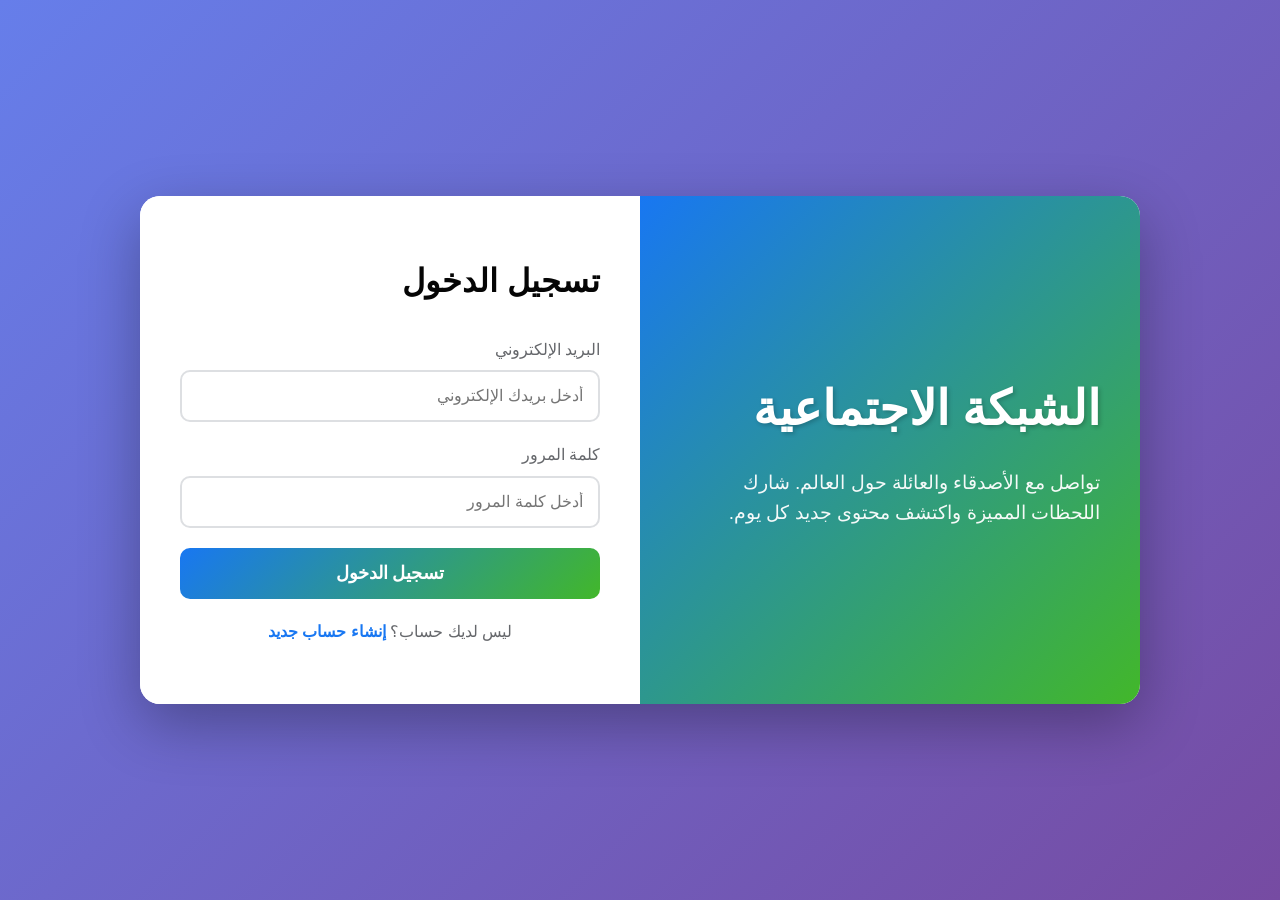
==== commit 75cbf528: "Merge e37b29a5a858040bde1336980e108f084a4d3346 into c86c8d0a934ab4ca01bc17fcdef6bf17aa601adc" ====
--- a/facebook-clone.html
+++ b/facebook-clone.html
@@ -3,7 +3,7 @@
 <head>
     <meta charset="UTF-8">
     <meta name="viewport" content="width=device-width, initial-scale=1.0">
-    <title>فيسبوك - تواصل مع الأصدقاء والعائلة</title>
+    <title>الشبكة الاجتماعية - Facebook Clone</title>
     <link rel="stylesheet" href="https://cdnjs.cloudflare.com/ajax/libs/font-awesome/6.4.0/css/all.min.css">
     <style>
         * {
@@ -12,1295 +12,1681 @@
             box-sizing: border-box;
         }
 
+        :root {
+            --primary-color: #1877f2;
+            --secondary-color: #42b72a;
+            --bg-color: #f0f2f5;
+            --card-bg: #ffffff;
+            --text-primary: #050505;
+            --text-secondary: #65676b;
+            --border-color: #dddfe2;
+            --hover-overlay: #f2f2f2;
+            --shadow: 0 2px 4px rgba(0, 0, 0, 0.1);
+            --shadow-lg: 0 8px 16px rgba(0, 0, 0, 0.15);
+        }
+
         body {
-            font-family: 'Segoe UI', Tahoma, Geneva, Verdana, sans-serif;
+            font-family: -apple-system, BlinkMacSystemFont, 'Segoe UI', Roboto, Oxygen, Ubuntu, Cantarell, sans-serif;
+            background-color: var(--bg-color);
+            color: var(--text-primary);
+            line-height: 1.6;
+        }
+
+        /* Login Page Styles */
+        .login-page {
+            min-height: 100vh;
             background: linear-gradient(135deg, #667eea 0%, #764ba2 100%);
-            min-height: 100vh;
-            direction: rtl;
-        }
-
-        /* Navigation Bar */
-        .navbar {
-            background: linear-gradient(135deg, #1877f2, #42a5f5);
+            display: flex;
+            align-items: center;
+            justify-content: center;
+            padding: 20px;
+        }
+
+        .login-container {
+            background: white;
+            border-radius: 20px;
+            box-shadow: 0 20px 60px rgba(0, 0, 0, 0.3);
+            overflow: hidden;
+            max-width: 1000px;
+            width: 100%;
+            display: grid;
+            grid-template-columns: 1fr 1fr;
+            animation: slideUp 0.5s ease-out;
+        }
+
+        @keyframes slideUp {
+            from {
+                opacity: 0;
+                transform: translateY(30px);
+            }
+            to {
+                opacity: 1;
+                transform: translateY(0);
+            }
+        }
+
+        .login-left {
+            background: linear-gradient(135deg, #1877f2 0%, #42b72a 100%);
+            padding: 60px 40px;
+            color: white;
+            display: flex;
+            flex-direction: column;
+            justify-content: center;
+        }
+
+        .login-left h1 {
+            font-size: 3em;
+            margin-bottom: 20px;
+            text-shadow: 2px 2px 4px rgba(0, 0, 0, 0.2);
+        }
+
+        .login-left p {
+            font-size: 1.2em;
+            opacity: 0.95;
+            line-height: 1.6;
+        }
+
+        .login-right {
+            padding: 60px 40px;
+            background: white;
+        }
+
+        .login-form h2 {
+            color: var(--text-primary);
+            margin-bottom: 30px;
+            font-size: 2em;
+        }
+
+        .form-group {
+            margin-bottom: 20px;
+        }
+
+        .form-group label {
+            display: block;
+            margin-bottom: 8px;
+            color: var(--text-secondary);
+            font-weight: 500;
+        }
+
+        .form-group input {
+            width: 100%;
+            padding: 15px;
+            border: 2px solid var(--border-color);
+            border-radius: 10px;
+            font-size: 1em;
+            transition: all 0.3s;
+            outline: none;
+        }
+
+        .form-group input:focus {
+            border-color: var(--primary-color);
+            box-shadow: 0 0 0 3px rgba(24, 119, 242, 0.1);
+        }
+
+        .btn-primary {
+            width: 100%;
+            padding: 15px;
+            background: linear-gradient(135deg, var(--primary-color), #42b72a);
+            color: white;
+            border: none;
+            border-radius: 10px;
+            font-size: 1.1em;
+            font-weight: 600;
+            cursor: pointer;
+            transition: transform 0.2s, box-shadow 0.2s;
+        }
+
+        .btn-primary:hover {
+            transform: translateY(-2px);
+            box-shadow: 0 8px 16px rgba(24, 119, 242, 0.3);
+        }
+
+        .toggle-form {
+            text-align: center;
+            margin-top: 20px;
+            color: var(--text-secondary);
+        }
+
+        .toggle-form a {
+            color: var(--primary-color);
+            text-decoration: none;
+            font-weight: 600;
+            cursor: pointer;
+        }
+
+        /* Main App Styles */
+        .app {
+            display: none;
+        }
+
+        .app.active {
+            display: block;
+        }
+
+        /* Header */
+        .header {
+            background: var(--card-bg);
+            box-shadow: var(--shadow);
+            position: sticky;
+            top: 0;
+            z-index: 1000;
             padding: 10px 20px;
+        }
+
+        .header-container {
+            max-width: 1920px;
+            margin: 0 auto;
+            display: flex;
+            align-items: center;
+            justify-content: space-between;
+        }
+
+        .header-left {
+            display: flex;
+            align-items: center;
+            gap: 15px;
+        }
+
+        .logo {
+            font-size: 2em;
+            color: var(--primary-color);
+            font-weight: bold;
+            cursor: pointer;
+        }
+
+        .search-bar {
+            display: flex;
+            align-items: center;
+            background: var(--bg-color);
+            padding: 10px 15px;
+            border-radius: 50px;
+            gap: 10px;
+        }
+
+        .search-bar input {
+            border: none;
+            background: transparent;
+            outline: none;
+            width: 240px;
+            font-size: 0.95em;
+        }
+
+        .header-nav {
+            display: flex;
+            gap: 10px;
+            flex: 1;
+            justify-content: center;
+        }
+
+        .nav-item {
+            padding: 12px 40px;
+            cursor: pointer;
+            border-radius: 10px;
+            transition: background 0.2s;
+            color: var(--text-secondary);
+            font-size: 1.5em;
+            position: relative;
+        }
+
+        .nav-item:hover {
+            background: var(--hover-overlay);
+        }
+
+        .nav-item.active {
+            color: var(--primary-color);
+            border-bottom: 3px solid var(--primary-color);
+        }
+
+        .header-right {
+            display: flex;
+            align-items: center;
+            gap: 10px;
+        }
+
+        .icon-btn {
+            width: 40px;
+            height: 40px;
+            border-radius: 50%;
+            background: var(--bg-color);
+            display: flex;
+            align-items: center;
+            justify-content: center;
+            cursor: pointer;
+            transition: all 0.2s;
+            border: none;
+            font-size: 1.2em;
+            color: var(--text-primary);
+        }
+
+        .icon-btn:hover {
+            background: var(--hover-overlay);
+            transform: scale(1.05);
+        }
+
+        .profile-btn {
+            display: flex;
+            align-items: center;
+            gap: 8px;
+            padding: 5px 10px;
+            border-radius: 50px;
+            cursor: pointer;
+            transition: background 0.2s;
+        }
+
+        .profile-btn:hover {
+            background: var(--hover-overlay);
+        }
+
+        .profile-pic {
+            width: 36px;
+            height: 36px;
+            border-radius: 50%;
+            background: linear-gradient(135deg, #667eea 0%, #764ba2 100%);
+            display: flex;
+            align-items: center;
+            justify-content: center;
+            color: white;
+            font-weight: bold;
+        }
+
+        /* Main Content */
+        .main-content {
+            max-width: 1920px;
+            margin: 0 auto;
+            padding: 20px;
+            display: grid;
+            grid-template-columns: 280px 1fr 320px;
+            gap: 20px;
+        }
+
+        /* Sidebar */
+        .sidebar {
+            position: sticky;
+            top: 80px;
+            height: fit-content;
+        }
+
+        .sidebar-item {
+            display: flex;
+            align-items: center;
+            gap: 12px;
+            padding: 12px;
+            border-radius: 10px;
+            cursor: pointer;
+            transition: background 0.2s;
+            font-weight: 500;
+        }
+
+        .sidebar-item:hover {
+            background: var(--hover-overlay);
+        }
+
+        .sidebar-item i {
+            width: 36px;
+            height: 36px;
+            display: flex;
+            align-items: center;
+            justify-content: center;
+            font-size: 1.3em;
+            color: var(--primary-color);
+        }
+
+        /* Feed */
+        .feed {
+            max-width: 680px;
+            margin: 0 auto;
+        }
+
+        .card {
+            background: var(--card-bg);
+            border-radius: 10px;
+            box-shadow: var(--shadow);
+            margin-bottom: 20px;
+            overflow: hidden;
+        }
+
+        /* Create Post */
+        .create-post {
+            padding: 15px;
+        }
+
+        .create-post-top {
+            display: flex;
+            gap: 10px;
+            margin-bottom: 15px;
+        }
+
+        .create-post-input {
+            flex: 1;
+            padding: 12px 20px;
+            background: var(--bg-color);
+            border: none;
+            border-radius: 50px;
+            outline: none;
+            cursor: pointer;
+            transition: background 0.2s;
+        }
+
+        .create-post-input:hover {
+            background: var(--hover-overlay);
+        }
+
+        .post-divider {
+            height: 1px;
+            background: var(--border-color);
+            margin: 15px 0;
+        }
+
+        .post-options {
+            display: flex;
+            justify-content: space-around;
+        }
+
+        .post-option {
+            display: flex;
+            align-items: center;
+            gap: 8px;
+            padding: 10px 20px;
+            border-radius: 8px;
+            cursor: pointer;
+            transition: background 0.2s;
+            font-weight: 500;
+        }
+
+        .post-option:hover {
+            background: var(--hover-overlay);
+        }
+
+        .post-option i {
+            font-size: 1.3em;
+        }
+
+        .post-option.video i { color: #f02849; }
+        .post-option.photo i { color: #45bd62; }
+        .post-option.feeling i { color: #f7b928; }
+
+        /* Stories */
+        .stories {
+            padding: 15px;
+            display: flex;
+            gap: 10px;
+            overflow-x: auto;
+        }
+
+        .story {
+            min-width: 110px;
+            height: 190px;
+            border-radius: 15px;
+            position: relative;
+            cursor: pointer;
+            overflow: hidden;
+            transition: transform 0.2s;
+        }
+
+        .story:hover {
+            transform: scale(1.05);
+        }
+
+        .story-img {
+            width: 100%;
+            height: 100%;
+            object-fit: cover;
+        }
+
+        .story-create {
+            background: white;
+            display: flex;
+            flex-direction: column;
+            align-items: center;
+            justify-content: flex-end;
+            padding-bottom: 20px;
+        }
+
+        .story-create-btn {
+            width: 40px;
+            height: 40px;
+            border-radius: 50%;
+            background: var(--primary-color);
+            color: white;
+            display: flex;
+            align-items: center;
+            justify-content: center;
+            font-size: 1.5em;
+            margin-top: -20px;
+            border: 4px solid white;
+        }
+
+        .story-profile {
+            position: absolute;
+            top: 10px;
+            left: 10px;
+            width: 40px;
+            height: 40px;
+            border-radius: 50%;
+            border: 3px solid var(--primary-color);
+            background: linear-gradient(135deg, #667eea 0%, #764ba2 100%);
+            display: flex;
+            align-items: center;
+            justify-content: center;
+            color: white;
+            font-weight: bold;
+        }
+
+        .story-name {
+            position: absolute;
+            bottom: 10px;
+            left: 10px;
+            color: white;
+            font-weight: 600;
+            font-size: 0.9em;
+            text-shadow: 0 2px 4px rgba(0, 0, 0, 0.5);
+        }
+
+        /* Post */
+        .post {
+            padding: 15px;
+        }
+
+        .post-header {
+            display: flex;
+            align-items: center;
+            gap: 10px;
+            margin-bottom: 15px;
+        }
+
+        .post-info {
+            flex: 1;
+        }
+
+        .post-author {
+            font-weight: 600;
+            font-size: 0.95em;
+        }
+
+        .post-time {
+            color: var(--text-secondary);
+            font-size: 0.85em;
+        }
+
+        .post-content {
+            margin-bottom: 15px;
+            line-height: 1.5;
+        }
+
+        .post-image {
+            width: calc(100% + 30px);
+            margin: 0 -15px 15px -15px;
+            max-height: 500px;
+            object-fit: cover;
+        }
+
+        .post-stats {
+            display: flex;
+            justify-content: space-between;
+            padding: 10px 0;
+            border-bottom: 1px solid var(--border-color);
+            margin-bottom: 5px;
+            color: var(--text-secondary);
+            font-size: 0.9em;
+        }
+
+        .post-stats-item {
+            cursor: pointer;
+            transition: text-decoration 0.2s;
+        }
+
+        .post-stats-item:hover {
+            text-decoration: underline;
+        }
+
+        .post-actions {
+            display: flex;
+            justify-content: space-around;
+        }
+
+        .post-action {
+            flex: 1;
+            display: flex;
+            align-items: center;
+            justify-content: center;
+            gap: 8px;
+            padding: 10px;
+            border-radius: 8px;
+            cursor: pointer;
+            transition: background 0.2s;
+            font-weight: 600;
+            color: var(--text-secondary);
+        }
+
+        .post-action:hover {
+            background: var(--hover-overlay);
+        }
+
+        .post-action.liked {
+            color: var(--primary-color);
+        }
+
+        .post-action i {
+            font-size: 1.2em;
+        }
+
+        /* Comments Section */
+        .comments-section {
+            margin-top: 15px;
+            border-top: 1px solid var(--border-color);
+            padding-top: 15px;
+        }
+
+        .comment {
+            display: flex;
+            gap: 10px;
+            margin-bottom: 15px;
+        }
+
+        .comment-content {
+            background: var(--bg-color);
+            padding: 10px 15px;
+            border-radius: 18px;
+            flex: 1;
+        }
+
+        .comment-author {
+            font-weight: 600;
+            font-size: 0.9em;
+            margin-bottom: 3px;
+        }
+
+        .comment-text {
+            font-size: 0.9em;
+        }
+
+        .comment-input-wrapper {
+            display: flex;
+            gap: 10px;
+            margin-top: 10px;
+        }
+
+        .comment-input {
+            flex: 1;
+            padding: 10px 15px;
+            background: var(--bg-color);
+            border: none;
+            border-radius: 50px;
+            outline: none;
+        }
+
+        /* Right Sidebar */
+        .right-sidebar {
+            position: sticky;
+            top: 80px;
+            height: fit-content;
+        }
+
+        .sidebar-section {
+            background: var(--card-bg);
+            border-radius: 10px;
+            padding: 15px;
+            margin-bottom: 20px;
+            box-shadow: var(--shadow);
+        }
+
+        .sidebar-title {
+            font-weight: 600;
+            margin-bottom: 15px;
+            color: var(--text-secondary);
+        }
+
+        .contact-item {
+            display: flex;
+            align-items: center;
+            gap: 10px;
+            padding: 10px;
+            border-radius: 10px;
+            cursor: pointer;
+            transition: background 0.2s;
+            position: relative;
+        }
+
+        .contact-item:hover {
+            background: var(--hover-overlay);
+        }
+
+        .contact-status {
+            position: absolute;
+            bottom: 8px;
+            right: 8px;
+            width: 12px;
+            height: 12px;
+            border-radius: 50%;
+            background: #31a24c;
+            border: 2px solid white;
+        }
+
+        /* Messenger */
+        .messenger-popup {
+            position: fixed;
+            bottom: 0;
+            right: 80px;
+            width: 350px;
+            height: 500px;
+            background: var(--card-bg);
+            border-radius: 10px 10px 0 0;
+            box-shadow: var(--shadow-lg);
+            display: none;
+            flex-direction: column;
+            z-index: 1000;
+        }
+
+        .messenger-popup.active {
+            display: flex;
+        }
+
+        .messenger-header {
+            padding: 15px;
+            border-bottom: 1px solid var(--border-color);
+            display: flex;
+            align-items: center;
+            justify-content: space-between;
+        }
+
+        .messenger-body {
+            flex: 1;
+            padding: 15px;
+            overflow-y: auto;
+        }
+
+        .message {
+            margin-bottom: 15px;
+            display: flex;
+            gap: 10px;
+        }
+
+        .message.own {
+            flex-direction: row-reverse;
+        }
+
+        .message-bubble {
+            background: var(--bg-color);
+            padding: 10px 15px;
+            border-radius: 18px;
+            max-width: 70%;
+        }
+
+        .message.own .message-bubble {
+            background: var(--primary-color);
+            color: white;
+        }
+
+        .messenger-footer {
+            padding: 15px;
+            border-top: 1px solid var(--border-color);
+            display: flex;
+            gap: 10px;
+        }
+
+        .messenger-input {
+            flex: 1;
+            padding: 10px 15px;
+            background: var(--bg-color);
+            border: none;
+            border-radius: 50px;
+            outline: none;
+        }
+
+        /* Modal for Create Post */
+        .modal {
+            display: none;
             position: fixed;
             top: 0;
+            left: 0;
             width: 100%;
-            z-index: 1000;
-            box-shadow: 0 2px 20px rgba(0,0,0,0.1);
-            backdrop-filter: blur(10px);
-        }
-
-        .nav-container {
-            display: flex;
+            height: 100%;
+            background: rgba(0, 0, 0, 0.7);
+            z-index: 2000;
+            align-items: center;
+            justify-content: center;
+        }
+
+        .modal.active {
+            display: flex;
+        }
+
+        .modal-content {
+            background: var(--card-bg);
+            border-radius: 10px;
+            width: 90%;
+            max-width: 500px;
+            max-height: 90vh;
+            overflow-y: auto;
+        }
+
+        .modal-header {
+            padding: 20px;
+            border-bottom: 1px solid var(--border-color);
+            display: flex;
+            align-items: center;
             justify-content: space-between;
-            align-items: center;
-            max-width: 1200px;
-            margin: 0 auto;
-        }
-
-        .logo {
-            font-size: 32px;
-            font-weight: bold;
+        }
+
+        .modal-title {
+            font-size: 1.3em;
+            font-weight: 600;
+        }
+
+        .modal-close {
+            width: 36px;
+            height: 36px;
+            border-radius: 50%;
+            background: var(--bg-color);
+            display: flex;
+            align-items: center;
+            justify-content: center;
+            cursor: pointer;
+            border: none;
+            font-size: 1.2em;
+        }
+
+        .modal-body {
+            padding: 20px;
+        }
+
+        .modal-user {
+            display: flex;
+            align-items: center;
+            gap: 10px;
+            margin-bottom: 20px;
+        }
+
+        .modal-textarea {
+            width: 100%;
+            border: none;
+            outline: none;
+            font-size: 1.1em;
+            resize: none;
+            min-height: 150px;
+            font-family: inherit;
+        }
+
+        .modal-footer {
+            padding: 20px;
+            border-top: 1px solid var(--border-color);
+        }
+
+        .btn-post {
+            width: 100%;
+            padding: 12px;
+            background: var(--primary-color);
             color: white;
-            text-decoration: none;
-            background: linear-gradient(45deg, #ff6b6b, #4ecdc4);
-            -webkit-background-clip: text;
-            -webkit-text-fill-color: transparent;
-            animation: glow 2s ease-in-out infinite alternate;
-        }
-
-        @keyframes glow {
-            from { filter: drop-shadow(0 0 5px rgba(255,255,255,0.5)); }
-            to { filter: drop-shadow(0 0 20px rgba(255,255,255,0.8)); }
-        }
-
-        .search-box {
+            border: none;
+            border-radius: 8px;
+            font-size: 1em;
+            font-weight: 600;
+            cursor: pointer;
+            transition: background 0.2s;
+        }
+
+        .btn-post:hover {
+            background: #166fe5;
+        }
+
+        .btn-post:disabled {
+            background: var(--border-color);
+            cursor: not-allowed;
+        }
+
+        /* Notifications Dropdown */
+        .dropdown {
+            position: absolute;
+            top: 60px;
+            right: 0;
+            width: 360px;
+            background: var(--card-bg);
+            border-radius: 10px;
+            box-shadow: var(--shadow-lg);
+            display: none;
+            max-height: 500px;
+            overflow-y: auto;
+        }
+
+        .dropdown.active {
+            display: block;
+        }
+
+        .dropdown-header {
+            padding: 15px 20px;
+            border-bottom: 1px solid var(--border-color);
+            font-size: 1.3em;
+            font-weight: 600;
+        }
+
+        .notification-item {
+            padding: 15px 20px;
+            display: flex;
+            gap: 15px;
+            cursor: pointer;
+            transition: background 0.2s;
+        }
+
+        .notification-item:hover {
+            background: var(--hover-overlay);
+        }
+
+        .notification-item.unread {
+            background: #e7f3ff;
+        }
+
+        .notification-content {
             flex: 1;
-            max-width: 400px;
-            margin: 0 20px;
-            position: relative;
-        }
-
-        .search-box input {
-            width: 100%;
-            padding: 12px 20px 12px 50px;
-            border: none;
-            border-radius: 25px;
-            background: rgba(255,255,255,0.9);
-            font-size: 16px;
-            transition: all 0.3s ease;
-        }
-
-        .search-box input:focus {
-            outline: none;
-            background: white;
-            box-shadow: 0 0 20px rgba(255,255,255,0.3);
-            transform: scale(1.02);
-        }
-
-        .search-box i {
-            position: absolute;
-            left: 20px;
-            top: 50%;
-            transform: translateY(-50%);
-            color: #666;
-        }
-
-        .nav-icons {
-            display: flex;
-            gap: 15px;
-        }
-
-        .nav-icon {
-            width: 45px;
-            height: 45px;
-            background: rgba(255,255,255,0.2);
+        }
+
+        .notification-text {
+            font-size: 0.95em;
+            line-height: 1.4;
+        }
+
+        .notification-time {
+            color: var(--primary-color);
+            font-size: 0.85em;
+            margin-top: 5px;
+        }
+
+        /* Responsive Design */
+        @media (max-width: 1200px) {
+            .main-content {
+                grid-template-columns: 1fr;
+            }
+
+            .sidebar,
+            .right-sidebar {
+                display: none;
+            }
+        }
+
+        @media (max-width: 768px) {
+            .login-container {
+                grid-template-columns: 1fr;
+            }
+
+            .login-left {
+                display: none;
+            }
+
+            .header-nav {
+                display: none;
+            }
+
+            .search-bar input {
+                width: 150px;
+            }
+        }
+
+        /* Animations */
+        @keyframes fadeIn {
+            from {
+                opacity: 0;
+            }
+            to {
+                opacity: 1;
+            }
+        }
+
+        @keyframes slideIn {
+            from {
+                transform: translateX(100%);
+            }
+            to {
+                transform: translateX(0);
+            }
+        }
+
+        .post {
+            animation: fadeIn 0.3s ease-in;
+        }
+
+        /* Loading Spinner */
+        .spinner {
+            border: 3px solid var(--border-color);
+            border-top: 3px solid var(--primary-color);
             border-radius: 50%;
-            display: flex;
-            align-items: center;
-            justify-content: center;
-            color: white;
-            font-size: 18px;
-            cursor: pointer;
-            transition: all 0.3s ease;
-            position: relative;
-        }
-
-        .nav-icon:hover {
-            background: rgba(255,255,255,0.3);
-            transform: translateY(-2px);
-            box-shadow: 0 5px 15px rgba(0,0,0,0.2);
-        }
-
-        .notification-badge {
+            width: 40px;
+            height: 40px;
+            animation: spin 1s linear infinite;
+            margin: 20px auto;
+        }
+
+        @keyframes spin {
+            0% { transform: rotate(0deg); }
+            100% { transform: rotate(360deg); }
+        }
+
+        /* Badges */
+        .badge {
             position: absolute;
             top: -5px;
             right: -5px;
-            background: #ff4757;
+            background: #f02849;
             color: white;
             border-radius: 50%;
             width: 20px;
             height: 20px;
-            font-size: 12px;
             display: flex;
             align-items: center;
             justify-content: center;
-            animation: pulse 2s infinite;
-        }
-
-        @keyframes pulse {
-            0% { transform: scale(1); }
-            50% { transform: scale(1.1); }
-            100% { transform: scale(1); }
-        }
-
-        /* Main Container */
-        .main-container {
+            font-size: 0.75em;
+            font-weight: 600;
+        }
+
+        /* Emoji Picker */
+        .emoji-picker {
+            display: none;
+            position: absolute;
+            bottom: 60px;
+            right: 20px;
+            background: var(--card-bg);
+            padding: 15px;
+            border-radius: 10px;
+            box-shadow: var(--shadow-lg);
+            grid-template-columns: repeat(8, 1fr);
+            gap: 10px;
+        }
+
+        .emoji-picker.active {
             display: grid;
-            grid-template-columns: 300px 1fr 300px;
-            gap: 20px;
-            max-width: 1200px;
-            margin: 80px auto 0;
-            padding: 20px;
-        }
-
-        /* Left Sidebar */
-        .left-sidebar {
-            background: rgba(255,255,255,0.95);
-            border-radius: 20px;
-            padding: 20px;
-            height: fit-content;
-            box-shadow: 0 10px 30px rgba(0,0,0,0.1);
-            backdrop-filter: blur(10px);
-        }
-
-        .profile-card {
-            text-align: center;
-            margin-bottom: 30px;
-            padding: 20px;
-            background: linear-gradient(135deg, #667eea, #764ba2);
-            border-radius: 15px;
-            color: white;
-        }
-
-        .profile-pic {
-            width: 80px;
-            height: 80px;
-            border-radius: 50%;
-            margin: 0 auto 15px;
-            border: 4px solid white;
-            box-shadow: 0 5px 15px rgba(0,0,0,0.2);
-            background: linear-gradient(45deg, #ff6b6b, #4ecdc4);
-            display: flex;
-            align-items: center;
-            justify-content: center;
-            font-size: 24px;
-            animation: rotate 10s linear infinite;
-        }
-
-        @keyframes rotate {
-            from { transform: rotate(0deg); }
-            to { transform: rotate(360deg); }
-        }
-
-        .menu-item {
-            display: flex;
-            align-items: center;
-            padding: 15px;
-            margin: 5px 0;
-            border-radius: 12px;
+        }
+
+        .emoji {
+            font-size: 1.5em;
             cursor: pointer;
-            transition: all 0.3s ease;
-            color: #333;
-        }
-
-        .menu-item:hover {
-            background: linear-gradient(135deg, #667eea, #764ba2);
-            color: white;
-            transform: translateX(-5px);
-            box-shadow: 0 5px 15px rgba(0,0,0,0.2);
-        }
-
-        .menu-item i {
-            margin-left: 15px;
-            font-size: 20px;
-            width: 25px;
-        }
-
-        /* Main Feed */
-        .main-feed {
-            background: rgba(255,255,255,0.95);
-            border-radius: 20px;
-            padding: 20px;
-            box-shadow: 0 10px 30px rgba(0,0,0,0.1);
-            backdrop-filter: blur(10px);
-        }
-
-        .post-creator {
-            background: linear-gradient(135deg, #667eea, #764ba2);
-            padding: 20px;
-            border-radius: 15px;
-            margin-bottom: 20px;
-            color: white;
-        }
-
-        .post-input {
-            display: flex;
-            gap: 15px;
-            margin-bottom: 15px;
-        }
-
-        .post-input img {
-            width: 50px;
-            height: 50px;
-            border-radius: 50%;
-            border: 3px solid white;
-        }
-
-        .post-input textarea {
-            flex: 1;
-            padding: 15px;
-            border: none;
-            border-radius: 15px;
-            resize: none;
-            font-size: 16px;
-            background: rgba(255,255,255,0.9);
-            transition: all 0.3s ease;
-        }
-
-        .post-input textarea:focus {
-            outline: none;
-            background: white;
-            box-shadow: 0 0 20px rgba(255,255,255,0.3);
-        }
-
-        .post-actions {
-            display: flex;
-            gap: 15px;
-            justify-content: center;
-        }
-
-        .post-action {
-            padding: 10px 20px;
-            background: rgba(255,255,255,0.2);
-            border: none;
-            border-radius: 25px;
-            color: white;
-            cursor: pointer;
-            transition: all 0.3s ease;
-            display: flex;
-            align-items: center;
-            gap: 8px;
-        }
-
-        .post-action:hover {
-            background: rgba(255,255,255,0.3);
-            transform: translateY(-2px);
-        }
-
-        /* Posts */
-        .post {
-            background: white;
-            border-radius: 15px;
-            margin-bottom: 20px;
-            box-shadow: 0 5px 20px rgba(0,0,0,0.1);
-            overflow: hidden;
-            transition: all 0.3s ease;
-        }
-
-        .post:hover {
-            transform: translateY(-5px);
-            box-shadow: 0 15px 40px rgba(0,0,0,0.15);
-        }
-
-        .post-header {
-            padding: 20px;
-            display: flex;
-            align-items: center;
-            gap: 15px;
-        }
-
-        .post-avatar {
-            width: 50px;
-            height: 50px;
-            border-radius: 50%;
-            background: linear-gradient(45deg, #ff6b6b, #4ecdc4);
-            display: flex;
-            align-items: center;
-            justify-content: center;
-            color: white;
-            font-weight: bold;
-        }
-
-        .post-info h3 {
-            margin-bottom: 5px;
-            color: #333;
-        }
-
-        .post-time {
-            color: #666;
-            font-size: 14px;
-        }
-
-        .post-content {
-            padding: 0 20px 20px;
-            color: #333;
-            line-height: 1.6;
-        }
-
-        .post-image {
-            width: 100%;
-            height: 300px;
-            background: linear-gradient(45deg, #667eea, #764ba2);
-            display: flex;
-            align-items: center;
-            justify-content: center;
-            color: white;
-            font-size: 24px;
-        }
-
-        .post-stats {
-            padding: 15px 20px;
-            border-top: 1px solid #eee;
-            display: flex;
-            justify-content: space-between;
-            color: #666;
-        }
-
-        .post-reactions {
-            display: flex;
-            gap: 20px;
-            padding: 15px 20px;
-            border-top: 1px solid #eee;
-        }
-
-        .reaction-btn {
-            flex: 1;
-            padding: 10px;
-            background: none;
-            border: none;
-            border-radius: 8px;
-            cursor: pointer;
-            transition: all 0.3s ease;
-            display: flex;
-            align-items: center;
-            justify-content: center;
-            gap: 8px;
-        }
-
-        .reaction-btn:hover {
-            background: #f0f2f5;
-        }
-
-        .like-btn:hover {
-            color: #1877f2;
-            background: rgba(24, 119, 242, 0.1);
-        }
-
-        .comment-btn:hover {
-            color: #42a5f5;
-            background: rgba(66, 165, 245, 0.1);
-        }
-
-        .share-btn:hover {
-            color: #00c851;
-            background: rgba(0, 200, 81, 0.1);
-        }
-
-        /* Right Sidebar */
-        .right-sidebar {
-            background: rgba(255,255,255,0.95);
-            border-radius: 20px;
-            padding: 20px;
-            height: fit-content;
-            box-shadow: 0 10px 30px rgba(0,0,0,0.1);
-            backdrop-filter: blur(10px);
-        }
-
-        .sidebar-section {
-            margin-bottom: 30px;
-        }
-
-        .sidebar-title {
-            font-size: 18px;
-            font-weight: bold;
-            margin-bottom: 15px;
-            color: #333;
-            padding-bottom: 10px;
-            border-bottom: 2px solid #667eea;
-        }
-
-        .friend-item {
-            display: flex;
-            align-items: center;
-            gap: 12px;
-            padding: 10px;
-            border-radius: 10px;
-            cursor: pointer;
-            transition: all 0.3s ease;
-            margin-bottom: 10px;
-        }
-
-        .friend-item:hover {
-            background: linear-gradient(135deg, rgba(102, 126, 234, 0.1), rgba(118, 75, 162, 0.1));
-            transform: translateX(-5px);
-        }
-
-        .friend-avatar {
-            width: 40px;
-            height: 40px;
-            border-radius: 50%;
-            background: linear-gradient(45deg, #ff6b6b, #4ecdc4);
-            display: flex;
-            align-items: center;
-            justify-content: center;
-            color: white;
-            font-weight: bold;
-        }
-
-        .online-indicator {
-            width: 12px;
-            height: 12px;
-            background: #00c851;
-            border-radius: 50%;
-            border: 2px solid white;
-            position: relative;
-            margin-right: -15px;
-            z-index: 1;
-        }
-
-        /* Responsive Design */
-        @media (max-width: 768px) {
-            .main-container {
-                grid-template-columns: 1fr;
-                gap: 10px;
-                padding: 10px;
-            }
-
-            .left-sidebar,
-            .right-sidebar {
-                display: none;
-            }
-
-            .navbar {
-                padding: 10px;
-            }
-
-            .nav-container {
-                flex-direction: column;
-                gap: 10px;
-            }
-
-            .search-box {
-                order: 2;
-                margin: 0;
-                max-width: none;
-            }
-        }
-
-        /* Animations */
-        @keyframes fadeInUp {
-            from {
-                opacity: 0;
-                transform: translateY(30px);
-            }
-            to {
-                opacity: 1;
-                transform: translateY(0);
-            }
-        }
-
-        .post {
-            animation: fadeInUp 0.6s ease-out;
-        }
-
-        /* Custom Scrollbar */
-        ::-webkit-scrollbar {
-            width: 8px;
-        }
-
-        ::-webkit-scrollbar-track {
-            background: rgba(255,255,255,0.1);
-            border-radius: 10px;
-        }
-
-        ::-webkit-scrollbar-thumb {
-            background: linear-gradient(135deg, #667eea, #764ba2);
-            border-radius: 10px;
-        }
-
-        ::-webkit-scrollbar-thumb:hover {
-            background: linear-gradient(135deg, #5a6fd8, #6a4190);
-        }
-
-        /* Loading Animation */
-        .loading {
-            display: inline-block;
-            width: 20px;
-            height: 20px;
-            border: 3px solid rgba(255,255,255,0.3);
-            border-radius: 50%;
-            border-top-color: #fff;
-            animation: spin 1s ease-in-out infinite;
-        }
-
-        @keyframes spin {
-            to { transform: rotate(360deg); }
-        }
-
-        /* Modal Styles */
-        .modal {
-            display: none;
-            position: fixed;
-            z-index: 2000;
-            left: 0;
-            top: 0;
-            width: 100%;
-            height: 100%;
-            background-color: rgba(0,0,0,0.8);
-            backdrop-filter: blur(5px);
-        }
-
-        .modal-content {
-            background: white;
-            margin: 5% auto;
-            padding: 30px;
-            border-radius: 20px;
-            width: 90%;
-            max-width: 500px;
-            position: relative;
-            animation: modalSlideIn 0.3s ease-out;
-        }
-
-        @keyframes modalSlideIn {
-            from {
-                opacity: 0;
-                transform: translateY(-50px);
-            }
-            to {
-                opacity: 1;
-                transform: translateY(0);
-            }
-        }
-
-        .close {
-            position: absolute;
-            right: 20px;
-            top: 20px;
-            font-size: 28px;
-            font-weight: bold;
-            cursor: pointer;
-            color: #aaa;
-        }
-
-        .close:hover {
-            color: #000;
+            transition: transform 0.2s;
+        }
+
+        .emoji:hover {
+            transform: scale(1.3);
         }
     </style>
 </head>
 <body>
-    <!-- Navigation Bar -->
-    <nav class="navbar">
-        <div class="nav-container">
-            <a href="#" class="logo">فيسبوك</a>
-            
-            <div class="search-box">
-                <i class="fas fa-search"></i>
-                <input type="text" placeholder="ابحث في فيسبوك...">
+    <!-- Login Page -->
+    <div class="login-page" id="loginPage">
+        <div class="login-container">
+            <div class="login-left">
+                <h1>الشبكة الاجتماعية</h1>
+                <p>تواصل مع الأصدقاء والعائلة حول العالم. شارك اللحظات المميزة واكتشف محتوى جديد كل يوم.</p>
             </div>
-            
-            <div class="nav-icons">
-                <div class="nav-icon" onclick="showNotifications()">
-                    <i class="fas fa-home"></i>
-                </div>
-                <div class="nav-icon">
-                    <i class="fas fa-user-friends"></i>
-                    <span class="notification-badge">3</span>
-                </div>
-                <div class="nav-icon">
-                    <i class="fas fa-bell"></i>
-                    <span class="notification-badge">7</span>
-                </div>
-                <div class="nav-icon">
-                    <i class="fas fa-envelope"></i>
-                    <span class="notification-badge">2</span>
-                </div>
-                <div class="nav-icon" onclick="showProfile()">
-                    <i class="fas fa-user"></i>
-                </div>
-            </div>
-        </div>
-    </nav>
-
-    <!-- Main Container -->
-    <div class="main-container">
-        <!-- Left Sidebar -->
-        <aside class="left-sidebar">
-            <div class="profile-card">
-                <div class="profile-pic">
-                    <i class="fas fa-user"></i>
-                </div>
-                <h3>أحمد محمد</h3>
-                <p>مطور ويب</p>
-            </div>
-            
-            <div class="menu-item" onclick="showFeed()">
-                <i class="fas fa-newspaper"></i>
-                <span>آخر الأخبار</span>
-            </div>
-            <div class="menu-item">
-                <i class="fas fa-user-friends"></i>
-                <span>الأصدقاء</span>
-            </div>
-            <div class="menu-item">
-                <i class="fas fa-users"></i>
-                <span>المجموعات</span>
-            </div>
-            <div class="menu-item">
-                <i class="fas fa-calendar-alt"></i>
-                <span>الأحداث</span>
-            </div>
-            <div class="menu-item">
-                <i class="fas fa-bookmark"></i>
-                <span>المحفوظات</span>
-            </div>
-            <div class="menu-item">
-                <i class="fas fa-clock"></i>
-                <span>الذكريات</span>
-            </div>
-            <div class="menu-item">
-                <i class="fas fa-store"></i>
-                <span>المتجر</span>
-            </div>
-            <div class="menu-item">
-                <i class="fas fa-gamepad"></i>
-                <span>الألعاب</span>
-            </div>
-        </aside>
-
-        <!-- Main Feed -->
-        <main class="main-feed">
-            <!-- Post Creator -->
-            <div class="post-creator">
-                <div class="post-input">
-                    <div class="profile-pic" style="width: 50px; height: 50px; font-size: 16px;">
-                        <i class="fas fa-user"></i>
-                    </div>
-                    <textarea placeholder="ما الذي تفكر فيه؟" rows="3" id="postText"></textarea>
-                </div>
-                <div class="post-actions">
-                    <button class="post-action" onclick="addPhoto()">
-                        <i class="fas fa-camera"></i>
-                        صورة/فيديو
-                    </button>
-                    <button class="post-action" onclick="addFeeling()">
-                        <i class="fas fa-smile"></i>
-                        مشاعر/نشاط
-                    </button>
-                    <button class="post-action" onclick="createPost()">
-                        <i class="fas fa-paper-plane"></i>
-                        نشر
-                    </button>
-                </div>
-            </div>
-
-            <!-- Posts Feed -->
-            <div id="postsContainer">
-                <!-- Sample Posts -->
-                <article class="post">
-                    <div class="post-header">
-                        <div class="post-avatar">س</div>
-                        <div class="post-info">
-                            <h3>سارة أحمد</h3>
-                            <span class="post-time">منذ ساعتين</span>
-                        </div>
-                    </div>
-                    <div class="post-content">
-                        <p>يوم رائع في الحديقة مع الأصدقاء! الطقس جميل والأجواء مثالية للنزهة 🌞🌳</p>
-                    </div>
-                    <div class="post-image">
-                        <i class="fas fa-image"></i>
-                        <span>صورة جميلة من الحديقة</span>
-                    </div>
-                    <div class="post-stats">
-                        <span>❤️ 24 إعجاب</span>
-                        <span>💬 8 تعليقات</span>
-                        <span>🔄 3 مشاركات</span>
-                    </div>
-                    <div class="post-reactions">
-                        <button class="reaction-btn like-btn" onclick="toggleLike(this)">
-                            <i class="fas fa-thumbs-up"></i>
-                            إعجاب
-                        </button>
-                        <button class="reaction-btn comment-btn" onclick="showComments(this)">
-                            <i class="fas fa-comment"></i>
-                            تعليق
-                        </button>
-                        <button class="reaction-btn share-btn" onclick="sharePost(this)">
-                            <i class="fas fa-share"></i>
-                            مشاركة
-                        </button>
-                    </div>
-                </article>
-
-                <article class="post">
-                    <div class="post-header">
-                        <div class="post-avatar">م</div>
-                        <div class="post-info">
-                            <h3>محمد علي</h3>
-                            <span class="post-time">منذ 4 ساعات</span>
-                        </div>
-                    </div>
-                    <div class="post-content">
-                        <p>انتهيت للتو من قراءة كتاب رائع عن التطوير الشخصي. أنصح الجميع بقراءته! 📚✨</p>
-                    </div>
-                    <div class="post-stats">
-                        <span>❤️ 15 إعجاب</span>
-                        <span>💬 5 تعليقات</span>
-                        <span>🔄 2 مشاركة</span>
-                    </div>
-                    <div class="post-reactions">
-                        <button class="reaction-btn like-btn" onclick="toggleLike(this)">
-                            <i class="fas fa-thumbs-up"></i>
-                            إعجاب
-                        </button>
-                        <button class="reaction-btn comment-btn" onclick="showComments(this)">
-                            <i class="fas fa-comment"></i>
-                            تعليق
-                        </button>
-                        <button class="reaction-btn share-btn" onclick="sharePost(this)">
-                            <i class="fas fa-share"></i>
-                            مشاركة
-                        </button>
-                    </div>
-                </article>
-
-                <article class="post">
-                    <div class="post-header">
-                        <div class="post-avatar">ف</div>
-                        <div class="post-info">
-                            <h3>فاطمة حسن</h3>
-                            <span class="post-time">منذ 6 ساعات</span>
-                        </div>
-                    </div>
-                    <div class="post-content">
-                        <p>تجربة طبخ جديدة اليوم! جربت وصفة المعكرونة الإيطالية وكانت النتيجة مذهلة 🍝👩‍🍳</p>
-                    </div>
-                    <div class="post-image">
-                        <i class="fas fa-utensils"></i>
-                        <span>صورة الطبق اللذيذ</span>
-                    </div>
-                    <div class="post-stats">
-                        <span>❤️ 32 إعجاب</span>
-                        <span>💬 12 تعليق</span>
-                        <span>🔄 5 مشاركات</span>
-                    </div>
-                    <div class="post-reactions">
-                        <button class="reaction-btn like-btn" onclick="toggleLike(this)">
-                            <i class="fas fa-thumbs-up"></i>
-                            إعجاب
-                        </button>
-                        <button class="reaction-btn comment-btn" onclick="showComments(this)">
-                            <i class="fas fa-comment"></i>
-                            تعليق
-                        </button>
-                        <button class="reaction-btn share-btn" onclick="sharePost(this)">
-                            <i class="fas fa-share"></i>
-                            مشاركة
-                        </button>
-                    </div>
-                </article>
-            </div>
-        </main>
-
-        <!-- Right Sidebar -->
-        <aside class="right-sidebar">
-            <div class="sidebar-section">
-                <h3 class="sidebar-title">الأصدقاء المتصلون</h3>
-                <div class="friend-item">
-                    <div class="friend-avatar">أ</div>
-                    <div class="online-indicator"></div>
-                    <span>أحمد محمود</span>
-                </div>
-                <div class="friend-item">
-                    <div class="friend-avatar">ل</div>
-                    <div class="online-indicator"></div>
-                    <span>ليلى سعد</span>
-                </div>
-                <div class="friend-item">
-                    <div class="friend-avatar">ك</div>
-                    <div class="online-indicator"></div>
-                    <span>كريم عبدالله</span>
-                </div>
-                <div class="friend-item">
-                    <div class="friend-avatar">ن</div>
-                    <div class="online-indicator"></div>
-                    <span>نور الدين</span>
-                </div>
-            </div>
-
-            <div class="sidebar-section">
-                <h3 class="sidebar-title">اقتراحات الصداقة</h3>
-                <div class="friend-item">
-                    <div class="friend-avatar">ه</div>
-                    <div>
-                        <div>هدى محمد</div>
-                        <small style="color: #666;">5 أصدقاء مشتركين</small>
-                    </div>
-                </div>
-                <div class="friend-item">
-                    <div class="friend-avatar">ع</div>
-                    <div>
-                        <div>عمر حسام</div>
-                        <small style="color: #666;">3 أصدقاء مشتركين</small>
-                    </div>
-                </div>
-            </div>
-
-            <div class="sidebar-section">
-                <h3 class="sidebar-title">الأحداث القادمة</h3>
-                <div class="friend-item">
-                    <div class="friend-avatar" style="background: linear-gradient(45deg, #ff9a9e, #fecfef);">
-                        <i class="fas fa-calendar"></i>
-                    </div>
-                    <div>
-                        <div>حفل تخرج</div>
-                        <small style="color: #666;">غداً الساعة 7 مساءً</small>
-                    </div>
-                </div>
-            </div>
-
-            <div class="sidebar-section">
-                <h3 class="sidebar-title">الإعلانات المدعومة</h3>
-                <div style="background: linear-gradient(135deg, #667eea, #764ba2); padding: 15px; border-radius: 10px; color: white; text-align: center;">
-                    <i class="fas fa-shopping-bag" style="font-size: 24px; margin-bottom: 10px;"></i>
-                    <div>تسوق الآن!</div>
-                    <small>خصومات تصل إلى 50%</small>
-                </div>
-            </div>
-        </aside>
-    </div>
-
-    <!-- Modal for Comments -->
-    <div id="commentsModal" class="modal">
-        <div class="modal-content">
-            <span class="close" onclick="closeModal('commentsModal')">&times;</span>
-            <h2>التعليقات</h2>
-            <div id="commentsContainer">
-                <div style="padding: 15px; border-bottom: 1px solid #eee;">
-                    <strong>علي أحمد:</strong> منشور رائع! شكراً للمشاركة 👍
-                </div>
-                <div style="padding: 15px; border-bottom: 1px solid #eee;">
-                    <strong>مريم سالم:</strong> أتفق معك تماماً، موضوع مهم جداً 💯
-                </div>
-            </div>
-            <div style="margin-top: 20px;">
-                <textarea placeholder="اكتب تعليقاً..." style="width: 100%; padding: 10px; border: 1px solid #ddd; border-radius: 8px; resize: none;" rows="3"></textarea>
-                <button onclick="addComment()" style="margin-top: 10px; padding: 10px 20px; background: #1877f2; color: white; border: none; border-radius: 8px; cursor: pointer;">إضافة تعليق</button>
+            <div class="login-right">
+                <div class="login-form" id="loginForm">
+                    <h2>تسجيل الدخول</h2>
+                    <div class="form-group">
+                        <label>البريد الإلكتروني</label>
+                        <input type="email" id="loginEmail" placeholder="أدخل بريدك الإلكتروني">
+                    </div>
+                    <div class="form-group">
+                        <label>كلمة المرور</label>
+                        <input type="password" id="loginPassword" placeholder="أدخل كلمة المرور">
+                    </div>
+                    <button class="btn-primary" onclick="handleLogin()">تسجيل الدخول</button>
+                    <div class="toggle-form">
+                        ليس لديك حساب؟ <a onclick="toggleForm()">إنشاء حساب جديد</a>
+                    </div>
+                </div>
+
+                <div class="login-form" id="signupForm" style="display: none;">
+                    <h2>إنشاء حساب جديد</h2>
+                    <div class="form-group">
+                        <label>الاسم الكامل</label>
+                        <input type="text" id="signupName" placeholder="أدخل اسمك الكامل">
+                    </div>
+                    <div class="form-group">
+                        <label>البريد الإلكتروني</label>
+                        <input type="email" id="signupEmail" placeholder="أدخل بريدك الإلكتروني">
+                    </div>
+                    <div class="form-group">
+                        <label>كلمة المرور</label>
+                        <input type="password" id="signupPassword" placeholder="أدخل كلمة المرور">
+                    </div>
+                    <button class="btn-primary" onclick="handleSignup()">إنشاء حساب</button>
+                    <div class="toggle-form">
+                        لديك حساب بالفعل؟ <a onclick="toggleForm()">تسجيل الدخول</a>
+                    </div>
+                </div>
             </div>
         </div>
     </div>
 
+    <!-- Main App -->
+    <div class="app" id="app">
+        <!-- Header -->
+        <header class="header">
+            <div class="header-container">
+                <div class="header-left">
+                    <div class="logo">
+                        <i class="fab fa-facebook"></i>
+                    </div>
+                    <div class="search-bar">
+                        <i class="fas fa-search"></i>
+                        <input type="text" placeholder="بحث">
+                    </div>
+                </div>
+
+                <nav class="header-nav">
+                    <div class="nav-item active" onclick="switchTab('home')">
+                        <i class="fas fa-home"></i>
+                    </div>
+                    <div class="nav-item" onclick="switchTab('videos')">
+                        <i class="fas fa-play-circle"></i>
+                    </div>
+                    <div class="nav-item" onclick="switchTab('marketplace')">
+                        <i class="fas fa-store"></i>
+                    </div>
+                    <div class="nav-item" onclick="switchTab('groups')">
+                        <i class="fas fa-users"></i>
+                    </div>
+                    <div class="nav-item" onclick="switchTab('gaming')">
+                        <i class="fas fa-gamepad"></i>
+                    </div>
+                </nav>
+
+                <div class="header-right">
+                    <button class="icon-btn" onclick="toggleMessenger()">
+                        <i class="fab fa-facebook-messenger"></i>
+                        <span class="badge">3</span>
+                    </button>
+                    <button class="icon-btn" onclick="toggleNotifications()">
+                        <i class="fas fa-bell"></i>
+                        <span class="badge">5</span>
+                    </button>
+                    <div class="profile-btn" onclick="goToProfile()">
+                        <div class="profile-pic" id="headerProfilePic">م</div>
+                        <span id="headerUsername">مستخدم</span>
+                    </div>
+                    <button class="icon-btn" onclick="handleLogout()">
+                        <i class="fas fa-sign-out-alt"></i>
+                    </button>
+                </div>
+
+                <!-- Notifications Dropdown -->
+                <div class="dropdown" id="notificationsDropdown">
+                    <div class="dropdown-header">الإشعارات</div>
+                    <div class="notification-item unread">
+                        <div class="profile-pic">أ</div>
+                        <div class="notification-content">
+                            <div class="notification-text">
+                                <strong>أحمد علي</strong> أعجب بمنشورك
+                            </div>
+                            <div class="notification-time">منذ 5 دقائق</div>
+                        </div>
+                    </div>
+                    <div class="notification-item unread">
+                        <div class="profile-pic">س</div>
+                        <div class="notification-content">
+                            <div class="notification-text">
+                                <strong>سارة محمد</strong> علقت على صورتك
+                            </div>
+                            <div class="notification-time">منذ 15 دقيقة</div>
+                        </div>
+                    </div>
+                    <div class="notification-item">
+                        <div class="profile-pic">ك</div>
+                        <div class="notification-content">
+                            <div class="notification-text">
+                                <strong>كريم حسن</strong> شارك منشورك
+                            </div>
+                            <div class="notification-time">منذ ساعة</div>
+                        </div>
+                    </div>
+                </div>
+            </div>
+        </header>
+
+        <!-- Main Content -->
+        <main class="main-content">
+            <!-- Left Sidebar -->
+            <aside class="sidebar">
+                <div class="sidebar-item">
+                    <div class="profile-pic" id="sidebarProfilePic">م</div>
+                    <span id="sidebarUsername">مستخدم</span>
+                </div>
+                <div class="sidebar-item">
+                    <i class="fas fa-user-friends"></i>
+                    <span>الأصدقاء</span>
+                </div>
+                <div class="sidebar-item">
+                    <i class="fas fa-users"></i>
+                    <span>المجموعات</span>
+                </div>
+                <div class="sidebar-item">
+                    <i class="fas fa-store"></i>
+                    <span>المتجر</span>
+                </div>
+                <div class="sidebar-item">
+                    <i class="fas fa-play-circle"></i>
+                    <span>الفيديوهات</span>
+                </div>
+                <div class="sidebar-item">
+                    <i class="fas fa-clock"></i>
+                    <span>الذكريات</span>
+                </div>
+                <div class="sidebar-item">
+                    <i class="fas fa-bookmark"></i>
+                    <span>المحفوظات</span>
+                </div>
+                <div class="sidebar-item">
+                    <i class="fas fa-calendar-alt"></i>
+                    <span>الأحداث</span>
+                </div>
+                <div class="sidebar-item">
+                    <i class="fas fa-flag"></i>
+                    <span>الصفحات</span>
+                </div>
+            </aside>
+
+            <!-- Feed -->
+            <section class="feed">
+                <!-- Stories -->
+                <div class="card stories">
+                    <div class="story story-create">
+                        <div class="profile-pic" style="margin-top: -20px;">م</div>
+                        <div class="story-create-btn">
+                            <i class="fas fa-plus"></i>
+                        </div>
+                        <div style="margin-top: 10px; font-weight: 600;">إنشاء قصة</div>
+                    </div>
+                    <div class="story" style="background: linear-gradient(135deg, #667eea 0%, #764ba2 100%);">
+                        <div class="story-profile">أ</div>
+                        <div class="story-name">أحمد علي</div>
+                    </div>
+                    <div class="story" style="background: linear-gradient(135deg, #f093fb 0%, #f5576c 100%);">
+                        <div class="story-profile">س</div>
+                        <div class="story-name">سارة محمد</div>
+                    </div>
+                    <div class="story" style="background: linear-gradient(135deg, #4facfe 0%, #00f2fe 100%);">
+                        <div class="story-profile">ك</div>
+                        <div class="story-name">كريم حسن</div>
+                    </div>
+                    <div class="story" style="background: linear-gradient(135deg, #43e97b 0%, #38f9d7 100%);">
+                        <div class="story-profile">ف</div>
+                        <div class="story-name">فاطمة أحمد</div>
+                    </div>
+                </div>
+
+                <!-- Create Post -->
+                <div class="card create-post">
+                    <div class="create-post-top">
+                        <div class="profile-pic" id="createPostProfilePic">م</div>
+                        <div class="create-post-input" onclick="openCreatePostModal()">
+                            ماذا تفكر يا <span id="createPostUsername">مستخدم</span>؟
+                        </div>
+                    </div>
+                    <div class="post-divider"></div>
+                    <div class="post-options">
+                        <div class="post-option video">
+                            <i class="fas fa-video"></i>
+                            <span>فيديو مباشر</span>
+                        </div>
+                        <div class="post-option photo" onclick="openCreatePostModal()">
+                            <i class="fas fa-image"></i>
+                            <span>صورة/فيديو</span>
+                        </div>
+                        <div class="post-option feeling">
+                            <i class="fas fa-smile"></i>
+                            <span>شعور/نشاط</span>
+                        </div>
+                    </div>
+                </div>
+
+                <!-- Posts Feed -->
+                <div id="postsContainer"></div>
+            </section>
+
+            <!-- Right Sidebar -->
+            <aside class="right-sidebar">
+                <div class="sidebar-section">
+                    <div class="sidebar-title">جهات الاتصال</div>
+                    <div class="contact-item">
+                        <div class="profile-pic">أ</div>
+                        <span>أحمد علي</span>
+                        <div class="contact-status"></div>
+                    </div>
+                    <div class="contact-item">
+                        <div class="profile-pic">س</div>
+                        <span>سارة محمد</span>
+                        <div class="contact-status"></div>
+                    </div>
+                    <div class="contact-item">
+                        <div class="profile-pic">ك</div>
+                        <span>كريم حسن</span>
+                        <div class="contact-status"></div>
+                    </div>
+                    <div class="contact-item">
+                        <div class="profile-pic">ف</div>
+                        <span>فاطمة أحمد</span>
+                        <div class="contact-status"></div>
+                    </div>
+                    <div class="contact-item">
+                        <div class="profile-pic">م</div>
+                        <span>محمد خالد</span>
+                        <div class="contact-status"></div>
+                    </div>
+                    <div class="contact-item">
+                        <div class="profile-pic">ل</div>
+                        <span>ليلى عمر</span>
+                        <div class="contact-status"></div>
+                    </div>
+                </div>
+
+                <div class="sidebar-section">
+                    <div class="sidebar-title">المجموعات المقترحة</div>
+                    <div class="contact-item">
+                        <div class="profile-pic" style="background: linear-gradient(135deg, #667eea 0%, #764ba2 100%);">
+                            <i class="fas fa-users"></i>
+                        </div>
+                        <span>مجموعة البرمجة</span>
+                    </div>
+                    <div class="contact-item">
+                        <div class="profile-pic" style="background: linear-gradient(135deg, #f093fb 0%, #f5576c 100%);">
+                            <i class="fas fa-palette"></i>
+                        </div>
+                        <span>التصميم والفنون</span>
+                    </div>
+                </div>
+            </aside>
+        </main>
+
+        <!-- Messenger Popup -->
+        <div class="messenger-popup" id="messengerPopup">
+            <div class="messenger-header">
+                <div style="display: flex; align-items: center; gap: 10px;">
+                    <div class="profile-pic">أ</div>
+                    <strong>أحمد علي</strong>
+                </div>
+                <button class="icon-btn" onclick="toggleMessenger()">
+                    <i class="fas fa-times"></i>
+                </button>
+            </div>
+            <div class="messenger-body">
+                <div class="message">
+                    <div class="profile-pic">أ</div>
+                    <div class="message-bubble">مرحباً! كيف حالك؟</div>
+                </div>
+                <div class="message own">
+                    <div class="profile-pic">م</div>
+                    <div class="message-bubble">بخير والحمد لله، أنت كيف حالك؟</div>
+                </div>
+                <div class="message">
+                    <div class="profile-pic">أ</div>
+                    <div class="message-bubble">الحمد لله، شكراً على السؤال 😊</div>
+                </div>
+            </div>
+            <div class="messenger-footer">
+                <input type="text" class="messenger-input" placeholder="اكتب رسالة..." id="messengerInput">
+                <button class="icon-btn" onclick="sendMessage()">
+                    <i class="fas fa-paper-plane"></i>
+                </button>
+            </div>
+        </div>
+
+        <!-- Create Post Modal -->
+        <div class="modal" id="createPostModal">
+            <div class="modal-content">
+                <div class="modal-header">
+                    <div class="modal-title">إنشاء منشور</div>
+                    <button class="modal-close" onclick="closeCreatePostModal()">
+                        <i class="fas fa-times"></i>
+                    </button>
+                </div>
+                <div class="modal-body">
+                    <div class="modal-user">
+                        <div class="profile-pic" id="modalProfilePic">م</div>
+                        <strong id="modalUsername">مستخدم</strong>
+                    </div>
+                    <textarea class="modal-textarea" id="postContent" placeholder="ماذا تفكر؟"></textarea>
+                </div>
+                <div class="modal-footer">
+                    <button class="btn-post" onclick="createPost()">نشر</button>
+                </div>
+            </div>
+        </div>
+    </div>
+
     <script>
-        // Global variables
-        let posts = [];
-        let currentUser = "أحمد محمد";
-
-        // Initialize the app
+        // Global State
+        let currentUser = null;
+        let posts = [
+            {
+                id: 1,
+                author: 'أحمد علي',
+                authorInitial: 'أ',
+                time: 'منذ ساعة',
+                content: 'يوم رائع في المكتب! تم إنجاز الكثير من العمل اليوم 🎉',
+                image: null,
+                likes: 45,
+                comments: [
+                    { author: 'سارة محمد', authorInitial: 'س', text: 'رائع! استمر في التقدم 👏' },
+                    { author: 'كريم حسن', authorInitial: 'ك', text: 'مبارك عليك الإنجاز' }
+                ],
+                shares: 5,
+                liked: false
+            },
+            {
+                id: 2,
+                author: 'سارة محمد',
+                authorInitial: 'س',
+                time: 'منذ ساعتين',
+                content: 'شروق الشمس اليوم كان خيالياً 🌅',
+                image: null,
+                likes: 128,
+                comments: [
+                    { author: 'فاطمة أحمد', authorInitial: 'ف', text: 'صورة رائعة جداً! 😍' }
+                ],
+                shares: 12,
+                liked: false
+            },
+            {
+                id: 3,
+                author: 'كريم حسن',
+                authorInitial: 'ك',
+                time: 'منذ 3 ساعات',
+                content: 'من يريد الذهاب لتناول القهوة اليوم؟ ☕',
+                image: null,
+                likes: 23,
+                comments: [],
+                shares: 2,
+                liked: false
+            }
+        ];
+
+        // Initialize
         document.addEventListener('DOMContentLoaded', function() {
-            loadPosts();
-            setupEventListeners();
-            showWelcomeMessage();
+            renderPosts();
         });
 
-        // Setup event listeners
-        function setupEventListeners() {
-            // Search functionality
-            const searchInput = document.querySelector('.search-box input');
-            searchInput.addEventListener('input', function(e) {
-                searchPosts(e.target.value);
+        // Authentication
+        function toggleForm() {
+            const loginForm = document.getElementById('loginForm');
+            const signupForm = document.getElementById('signupForm');
+            
+            if (loginForm.style.display === 'none') {
+                loginForm.style.display = 'block';
+                signupForm.style.display = 'none';
+            } else {
+                loginForm.style.display = 'none';
+                signupForm.style.display = 'block';
+            }
+        }
+
+        function handleLogin() {
+            const email = document.getElementById('loginEmail').value;
+            const password = document.getElementById('loginPassword').value;
+
+            if (!email || !password) {
+                alert('الرجاء إدخال البريد الإلكتروني وكلمة المرور');
+                return;
+            }
+
+            // Get stored user or use default
+            const storedUser = localStorage.getItem('user');
+            if (storedUser) {
+                currentUser = JSON.parse(storedUser);
+            } else {
+                currentUser = { name: email.split('@')[0], email: email };
+            }
+
+            localStorage.setItem('currentUser', JSON.stringify(currentUser));
+            showApp();
+        }
+
+        function handleSignup() {
+            const name = document.getElementById('signupName').value;
+            const email = document.getElementById('signupEmail').value;
+            const password = document.getElementById('signupPassword').value;
+
+            if (!name || !email || !password) {
+                alert('الرجاء ملء جميع الحقول');
+                return;
+            }
+
+            currentUser = { name: name, email: email };
+            localStorage.setItem('user', JSON.stringify(currentUser));
+            localStorage.setItem('currentUser', JSON.stringify(currentUser));
+            showApp();
+        }
+
+        function handleLogout() {
+            if (confirm('هل أنت متأكد من تسجيل الخروج؟')) {
+                localStorage.removeItem('currentUser');
+                currentUser = null;
+                document.getElementById('app').classList.remove('active');
+                document.getElementById('loginPage').style.display = 'flex';
+            }
+        }
+
+        function showApp() {
+            document.getElementById('loginPage').style.display = 'none';
+            document.getElementById('app').classList.add('active');
+            updateUserInfo();
+            renderPosts();
+        }
+
+        function updateUserInfo() {
+            const initial = currentUser.name.charAt(0).toUpperCase();
+            const elements = [
+                'headerProfilePic', 'sidebarProfilePic', 
+                'createPostProfilePic', 'modalProfilePic'
+            ];
+            
+            elements.forEach(id => {
+                const el = document.getElementById(id);
+                if (el) el.textContent = initial;
             });
 
-            // Post text area auto-resize
-            const postTextarea = document.getElementById('postText');
-            postTextarea.addEventListener('input', function() {
-                this.style.height = 'auto';
-                this.style.height = this.scrollHeight + 'px';
+            const nameElements = [
+                'headerUsername', 'sidebarUsername', 
+                'createPostUsername', 'modalUsername'
+            ];
+            
+            nameElements.forEach(id => {
+                const el = document.getElementById(id);
+                if (el) el.textContent = currentUser.name;
             });
-
-            // Keyboard shortcuts
-            document.addEventListener('keydown', function(e) {
-                if (e.ctrlKey && e.key === 'Enter') {
-                    createPost();
+        }
+
+        // Posts
+        function renderPosts() {
+            const container = document.getElementById('postsContainer');
+            if (!container) return;
+
+            container.innerHTML = posts.map(post => `
+                <div class="card post">
+                    <div class="post-header">
+                        <div class="profile-pic">${post.authorInitial}</div>
+                        <div class="post-info">
+                            <div class="post-author">${post.author}</div>
+                            <div class="post-time">${post.time}</div>
+                        </div>
+                        <button class="icon-btn">
+                            <i class="fas fa-ellipsis-h"></i>
+                        </button>
+                    </div>
+                    <div class="post-content">${post.content}</div>
+                    ${post.image ? `<img src="${post.image}" class="post-image" alt="Post">` : ''}
+                    <div class="post-stats">
+                        <div class="post-stats-item">
+                            <i class="fas fa-thumbs-up" style="color: var(--primary-color);"></i>
+                            ${post.likes} إعجاب
+                        </div>
+                        <div class="post-stats-item">
+                            ${post.comments.length} تعليق • ${post.shares} مشاركة
+                        </div>
+                    </div>
+                    <div class="post-actions">
+                        <div class="post-action ${post.liked ? 'liked' : ''}" onclick="toggleLike(${post.id})">
+                            <i class="fas fa-thumbs-up"></i>
+                            <span>أعجبني</span>
+                        </div>
+                        <div class="post-action" onclick="focusComment(${post.id})">
+                            <i class="fas fa-comment"></i>
+                            <span>تعليق</span>
+                        </div>
+                        <div class="post-action">
+                            <i class="fas fa-share"></i>
+                            <span>مشاركة</span>
+                        </div>
+                    </div>
+                    ${post.comments.length > 0 ? `
+                        <div class="comments-section">
+                            ${post.comments.map(comment => `
+                                <div class="comment">
+                                    <div class="profile-pic">${comment.authorInitial}</div>
+                                    <div class="comment-content">
+                                        <div class="comment-author">${comment.author}</div>
+                                        <div class="comment-text">${comment.text}</div>
+                                    </div>
+                                </div>
+                            `).join('')}
+                        </div>
+                    ` : ''}
+                    <div class="comment-input-wrapper">
+                        <div class="profile-pic">${currentUser ? currentUser.name.charAt(0) : 'م'}</div>
+                        <input type="text" class="comment-input" id="comment-${post.id}" placeholder="اكتب تعليقاً..." onkeypress="handleCommentKeyPress(event, ${post.id})">
+                    </div>
+                </div>
+            `).join('');
+        }
+
+        function toggleLike(postId) {
+            const post = posts.find(p => p.id === postId);
+            if (post) {
+                post.liked = !post.liked;
+                post.likes += post.liked ? 1 : -1;
+                renderPosts();
+            }
+        }
+
+        function focusComment(postId) {
+            const input = document.getElementById(`comment-${postId}`);
+            if (input) input.focus();
+        }
+
+        function handleCommentKeyPress(event, postId) {
+            if (event.key === 'Enter') {
+                const input = event.target;
+                const text = input.value.trim();
+                
+                if (text) {
+                    const post = posts.find(p => p.id === postId);
+                    if (post && currentUser) {
+                        post.comments.push({
+                            author: currentUser.name,
+                            authorInitial: currentUser.name.charAt(0),
+                            text: text
+                        });
+                        renderPosts();
+                    }
                 }
-            });
-        }
-
-        // Show welcome message
-        function showWelcomeMessage() {
-            setTimeout(() => {
-                showNotification('مرحباً بك في فيسبوك! 🎉', 'success');
-            }, 1000);
-        }
-
-        // Create new post
+            }
+        }
+
+        // Create Post
+        function openCreatePostModal() {
+            document.getElementById('createPostModal').classList.add('active');
+        }
+
+        function closeCreatePostModal() {
+            document.getElementById('createPostModal').classList.remove('active');
+            document.getElementById('postContent').value = '';
+        }
+
         function createPost() {
-            const postText = document.getElementById('postText').value.trim();
-            if (!postText) {
-                showNotification('يرجى كتابة شيء ما قبل النشر!', 'warning');
+            const content = document.getElementById('postContent').value.trim();
+            
+            if (!content) {
+                alert('الرجاء كتابة شيء ما');
+                return;
+            }
+
+            if (!currentUser) {
+                alert('يجب تسجيل الدخول أولاً');
                 return;
             }
 
             const newPost = {
                 id: Date.now(),
-                author: currentUser,
-                content: postText,
+                author: currentUser.name,
+                authorInitial: currentUser.name.charAt(0),
                 time: 'الآن',
+                content: content,
+                image: null,
                 likes: 0,
-                comments: 0,
+                comments: [],
                 shares: 0,
                 liked: false
             };
 
             posts.unshift(newPost);
-            renderPost(newPost, true);
-            document.getElementById('postText').value = '';
-            document.getElementById('postText').style.height = 'auto';
+            renderPosts();
+            closeCreatePostModal();
+        }
+
+        // Messenger
+        function toggleMessenger() {
+            const popup = document.getElementById('messengerPopup');
+            popup.classList.toggle('active');
+        }
+
+        function sendMessage() {
+            const input = document.getElementById('messengerInput');
+            const text = input.value.trim();
             
-            showNotification('تم نشر المنشور بنجاح! ✅', 'success');
-        }
-
-        // Render a single post
-        function renderPost(post, animate = false) {
-            const postsContainer = document.getElementById('postsContainer');
-            const postElement = document.createElement('article');
-            postElement.className = 'post';
-            if (animate) {
-                postElement.style.opacity = '0';
-                postElement.style.transform = 'translateY(-20px)';
-            }
-
-            const avatar = post.author.charAt(0);
+            if (text) {
+                const messageBody = document.querySelector('.messenger-body');
+                const messageHTML = `
+                    <div class="message own">
+                        <div class="profile-pic">${currentUser ? currentUser.name.charAt(0) : 'م'}</div>
+                        <div class="message-bubble">${text}</div>
+                    </div>
+                `;
+                messageBody.innerHTML += messageHTML;
+                input.value = '';
+                messageBody.scrollTop = messageBody.scrollHeight;
+            }
+        }
+
+        // Notifications
+        function toggleNotifications() {
+            const dropdown = document.getElementById('notificationsDropdown');
+            dropdown.classList.toggle('active');
+        }
+
+        // Navigation
+        function switchTab(tab) {
+            const navItems = document.querySelectorAll('.nav-item');
+            navItems.forEach(item => item.classList.remove('active'));
+            event.currentTarget.classList.add('active');
             
-            postElement.innerHTML = `
-                <div class="post-header">
-                    <div class="post-avatar">${avatar}</div>
-                    <div class="post-info">
-                        <h3>${post.author}</h3>
-                        <span class="post-time">${post.time}</span>
-                    </div>
-                </div>
-                <div class="post-content">
-                    <p>${post.content}</p>
-                </div>
-                <div class="post-stats">
-                    <span>❤️ ${post.likes} إعجاب</span>
-                    <span>💬 ${post.comments} تعليق</span>
-                    <span>🔄 ${post.shares} مشاركة</span>
-                </div>
-                <div class="post-reactions">
-                    <button class="reaction-btn like-btn ${post.liked ? 'liked' : ''}" onclick="toggleLike(this, ${post.id})">
-                        <i class="fas fa-thumbs-up"></i>
-                        إعجاب
-                    </button>
-                    <button class="reaction-btn comment-btn" onclick="showComments(this)">
-                        <i class="fas fa-comment"></i>
-                        تعليق
-                    </button>
-                    <button class="reaction-btn share-btn" onclick="sharePost(this, ${post.id})">
-                        <i class="fas fa-share"></i>
-                        مشاركة
-                    </button>
-                </div>
-            `;
-
-            if (animate) {
-                postsContainer.insertBefore(postElement, postsContainer.firstChild);
-                setTimeout(() => {
-                    postElement.style.transition = 'all 0.5s ease';
-                    postElement.style.opacity = '1';
-                    postElement.style.transform = 'translateY(0)';
-                }, 100);
-            } else {
-                postsContainer.appendChild(postElement);
-            }
-        }
-
-        // Toggle like on post
-        function toggleLike(button, postId = null) {
-            const isLiked = button.classList.contains('liked');
-            const likesSpan = button.closest('.post').querySelector('.post-stats span:first-child');
-            let currentLikes = parseInt(likesSpan.textContent.match(/\d+/)[0]);
-
-            if (isLiked) {
-                button.classList.remove('liked');
-                button.style.color = '';
-                currentLikes--;
-                showNotification('تم إلغاء الإعجاب', 'info');
-            } else {
-                button.classList.add('liked');
-                button.style.color = '#1877f2';
-                currentLikes++;
-                showNotification('تم الإعجاب! ❤️', 'success');
-                
-                // Add heart animation
-                createHeartAnimation(button);
-            }
-
-            likesSpan.textContent = `❤️ ${currentLikes} إعجاب`;
-
-            // Update post data if postId is provided
-            if (postId) {
-                const post = posts.find(p => p.id === postId);
-                if (post) {
-                    post.liked = !isLiked;
-                    post.likes = currentLikes;
-                }
-            }
-        }
-
-        // Create heart animation
-        function createHeartAnimation(button) {
-            const heart = document.createElement('div');
-            heart.innerHTML = '❤️';
-            heart.style.position = 'absolute';
-            heart.style.fontSize = '20px';
-            heart.style.pointerEvents = 'none';
-            heart.style.animation = 'heartFloat 1s ease-out forwards';
+            // Here you can add logic to show different content based on tab
+            console.log('Switched to tab:', tab);
+        }
+
+        function goToProfile() {
+            alert('صفحة الملف الشخصي قيد التطوير');
+        }
+
+        // Close dropdowns when clicking outside
+        document.addEventListener('click', function(event) {
+            const notificationsDropdown = document.getElementById('notificationsDropdown');
+            const notificationsBtn = event.target.closest('.icon-btn');
             
-            const rect = button.getBoundingClientRect();
-            heart.style.left = rect.left + rect.width / 2 + 'px';
-            heart.style.top = rect.top + 'px';
-            
-            document.body.appendChild(heart);
-            
-            setTimeout(() => {
-                document.body.removeChild(heart);
-            }, 1000);
-        }
-
-        // Add CSS for heart animation
-        const heartStyle = document.createElement('style');
-        heartStyle.textContent = `
-            @keyframes heartFloat {
-                0% {
-                    opacity: 1;
-                    transform: translateY(0) scale(1);
-                }
-                100% {
-                    opacity: 0;
-                    transform: translateY(-50px) scale(1.5);
-                }
-            }
-        `;
-        document.head.appendChild(heartStyle);
-
-        // Show comments modal
-        function showComments(button) {
-            document.getElementById('commentsModal').style.display = 'block';
-        }
-
-        // Close modal
-        function closeModal(modalId) {
-            document.getElementById(modalId).style.display = 'none';
-        }
-
-        // Add comment
-        function addComment() {
-            const textarea = document.querySelector('#commentsModal textarea');
-            const comment = textarea.value.trim();
-            
-            if (!comment) {
-                showNotification('يرجى كتابة تعليق!', 'warning');
-                return;
-            }
-
-            const commentsContainer = document.getElementById('commentsContainer');
-            const commentElement = document.createElement('div');
-            commentElement.style.cssText = 'padding: 15px; border-bottom: 1px solid #eee; animation: fadeInUp 0.3s ease;';
-            commentElement.innerHTML = `<strong>${currentUser}:</strong> ${comment}`;
-            
-            commentsContainer.appendChild(commentElement);
-            textarea.value = '';
-            
-            showNotification('تم إضافة التعليق! 💬', 'success');
-        }
-
-        // Share post
-        function sharePost(button, postId = null) {
-            const sharesSpan = button.closest('.post').querySelector('.post-stats span:last-child');
-            let currentShares = parseInt(sharesSpan.textContent.match(/\d+/)[0]);
-            currentShares++;
-            sharesSpan.textContent = `🔄 ${currentShares} مشاركة`;
-            
-            // Update post data if postId is provided
-            if (postId) {
-                const post = posts.find(p => p.id === postId);
-                if (post) {
-                    post.shares = currentShares;
-                }
-            }
-            
-            showNotification('تم مشاركة المنشور! 🔄', 'success');
-            
-            // Simulate sharing animation
-            button.style.transform = 'scale(0.95)';
-            setTimeout(() => {
-                button.style.transform = 'scale(1)';
-            }, 150);
-        }
-
-        // Search posts
-        function searchPosts(query) {
-            const posts = document.querySelectorAll('.post');
-            posts.forEach(post => {
-                const content = post.querySelector('.post-content p').textContent.toLowerCase();
-                const author = post.querySelector('.post-info h3').textContent.toLowerCase();
-                
-                if (content.includes(query.toLowerCase()) || author.includes(query.toLowerCase())) {
-                    post.style.display = 'block';
-                } else {
-                    post.style.display = query ? 'none' : 'block';
-                }
-            });
-        }
-
-        // Load posts (simulate loading from server)
-        function loadPosts() {
-            // Posts are already in HTML, this could be used for dynamic loading
-            showNotification('تم تحميل المنشورات بنجاح!', 'info');
-        }
-
-        // Add photo functionality
-        function addPhoto() {
-            showNotification('ميزة إضافة الصور قيد التطوير! 📸', 'info');
-        }
-
-        // Add feeling functionality
-        function addFeeling() {
-            const feelings = ['😊 سعيد', '😍 متحمس', '😎 رائع', '🤔 مفكر', '😴 متعب', '🎉 محتفل'];
-            const randomFeeling = feelings[Math.floor(Math.random() * feelings.length)];
-            
-            const postText = document.getElementById('postText');
-            postText.value += ` ${randomFeeling}`;
-            postText.focus();
-        }
-
-        // Show notifications
-        function showNotifications() {
-            showNotification('لديك 7 إشعارات جديدة! 🔔', 'info');
-        }
-
-        // Show profile
-        function showProfile() {
-            showNotification('صفحة الملف الشخصي قيد التطوير! 👤', 'info');
-        }
-
-        // Show feed
-        function showFeed() {
-            showNotification('أنت في الصفحة الرئيسية بالفعل! 🏠', 'info');
-        }
-
-        // Notification system
-        function showNotification(message, type = 'info') {
-            const notification = document.createElement('div');
-            notification.style.cssText = `
-                position: fixed;
-                top: 100px;
-                right: 20px;
-                background: ${type === 'success' ? '#00c851' : type === 'warning' ? '#ff8800' : type === 'error' ? '#ff4444' : '#1877f2'};
-                color: white;
-                padding: 15px 20px;
-                border-radius: 10px;
-                box-shadow: 0 5px 15px rgba(0,0,0,0.2);
-                z-index: 3000;
-                animation: slideInRight 0.3s ease, slideOutRight 0.3s ease 2.7s forwards;
-                max-width: 300px;
-                word-wrap: break-word;
-            `;
-            
-            notification.textContent = message;
-            document.body.appendChild(notification);
-            
-            setTimeout(() => {
-                if (notification.parentNode) {
-                    notification.parentNode.removeChild(notification);
-                }
-            }, 3000);
-        }
-
-        // Add notification animations
-        const notificationStyle = document.createElement('style');
-        notificationStyle.textContent = `
-            @keyframes slideInRight {
-                from {
-                    transform: translateX(100%);
-                    opacity: 0;
-                }
-                to {
-                    transform: translateX(0);
-                    opacity: 1;
-                }
-            }
-            
-            @keyframes slideOutRight {
-                from {
-                    transform: translateX(0);
-                    opacity: 1;
-                }
-                to {
-                    transform: translateX(100%);
-                    opacity: 0;
-                }
-            }
-        `;
-        document.head.appendChild(notificationStyle);
-
-        // Close modal when clicking outside
-        window.onclick = function(event) {
-            const modals = document.querySelectorAll('.modal');
-            modals.forEach(modal => {
-                if (event.target === modal) {
-                    modal.style.display = 'none';
-                }
-            });
-        };
-
-        // Auto-scroll to new posts
-        function scrollToTop() {
-            window.scrollTo({
-                top: 0,
-                behavior: 'smooth'
-            });
-        }
-
-        // Simulate real-time updates
-        setInterval(() => {
-            const onlineIndicators = document.querySelectorAll('.online-indicator');
-            onlineIndicators.forEach(indicator => {
-                indicator.style.animation = 'pulse 1s ease-in-out';
-                setTimeout(() => {
-                    indicator.style.animation = '';
-                }, 1000);
-            });
-        }, 30000);
-
-        // Add loading states for buttons
-        function addLoadingState(button) {
-            const originalText = button.innerHTML;
-            button.innerHTML = '<div class="loading"></div>';
-            button.disabled = true;
-            
-            setTimeout(() => {
-                button.innerHTML = originalText;
-                button.disabled = false;
-            }, 1000);
-        }
-
-        // Enhanced interactions
-        document.addEventListener('click', function(e) {
-            if (e.target.classList.contains('post-action')) {
-                addLoadingState(e.target);
+            if (!notificationsBtn && notificationsDropdown && !notificationsDropdown.contains(event.target)) {
+                notificationsDropdown.classList.remove('active');
             }
         });
 
-        // Smooth scrolling for navigation
-        document.querySelectorAll('a[href^="#"]').forEach(anchor => {
-            anchor.addEventListener('click', function (e) {
-                e.preventDefault();
-                const target = document.querySelector(this.getAttribute('href'));
-                if (target) {
-                    target.scrollIntoView({
-                        behavior: 'smooth',
-                        block: 'start'
-                    });
-                }
-            });
-        });
-
-        console.log('🎉 Facebook Clone loaded successfully!');
-        console.log('✨ Made with love for an amazing user experience');
+        // Check if user is already logged in
+        const storedUser = localStorage.getItem('currentUser');
+        if (storedUser) {
+            currentUser = JSON.parse(storedUser);
+            showApp();
+        }
     </script>
 </body>
 </html>
